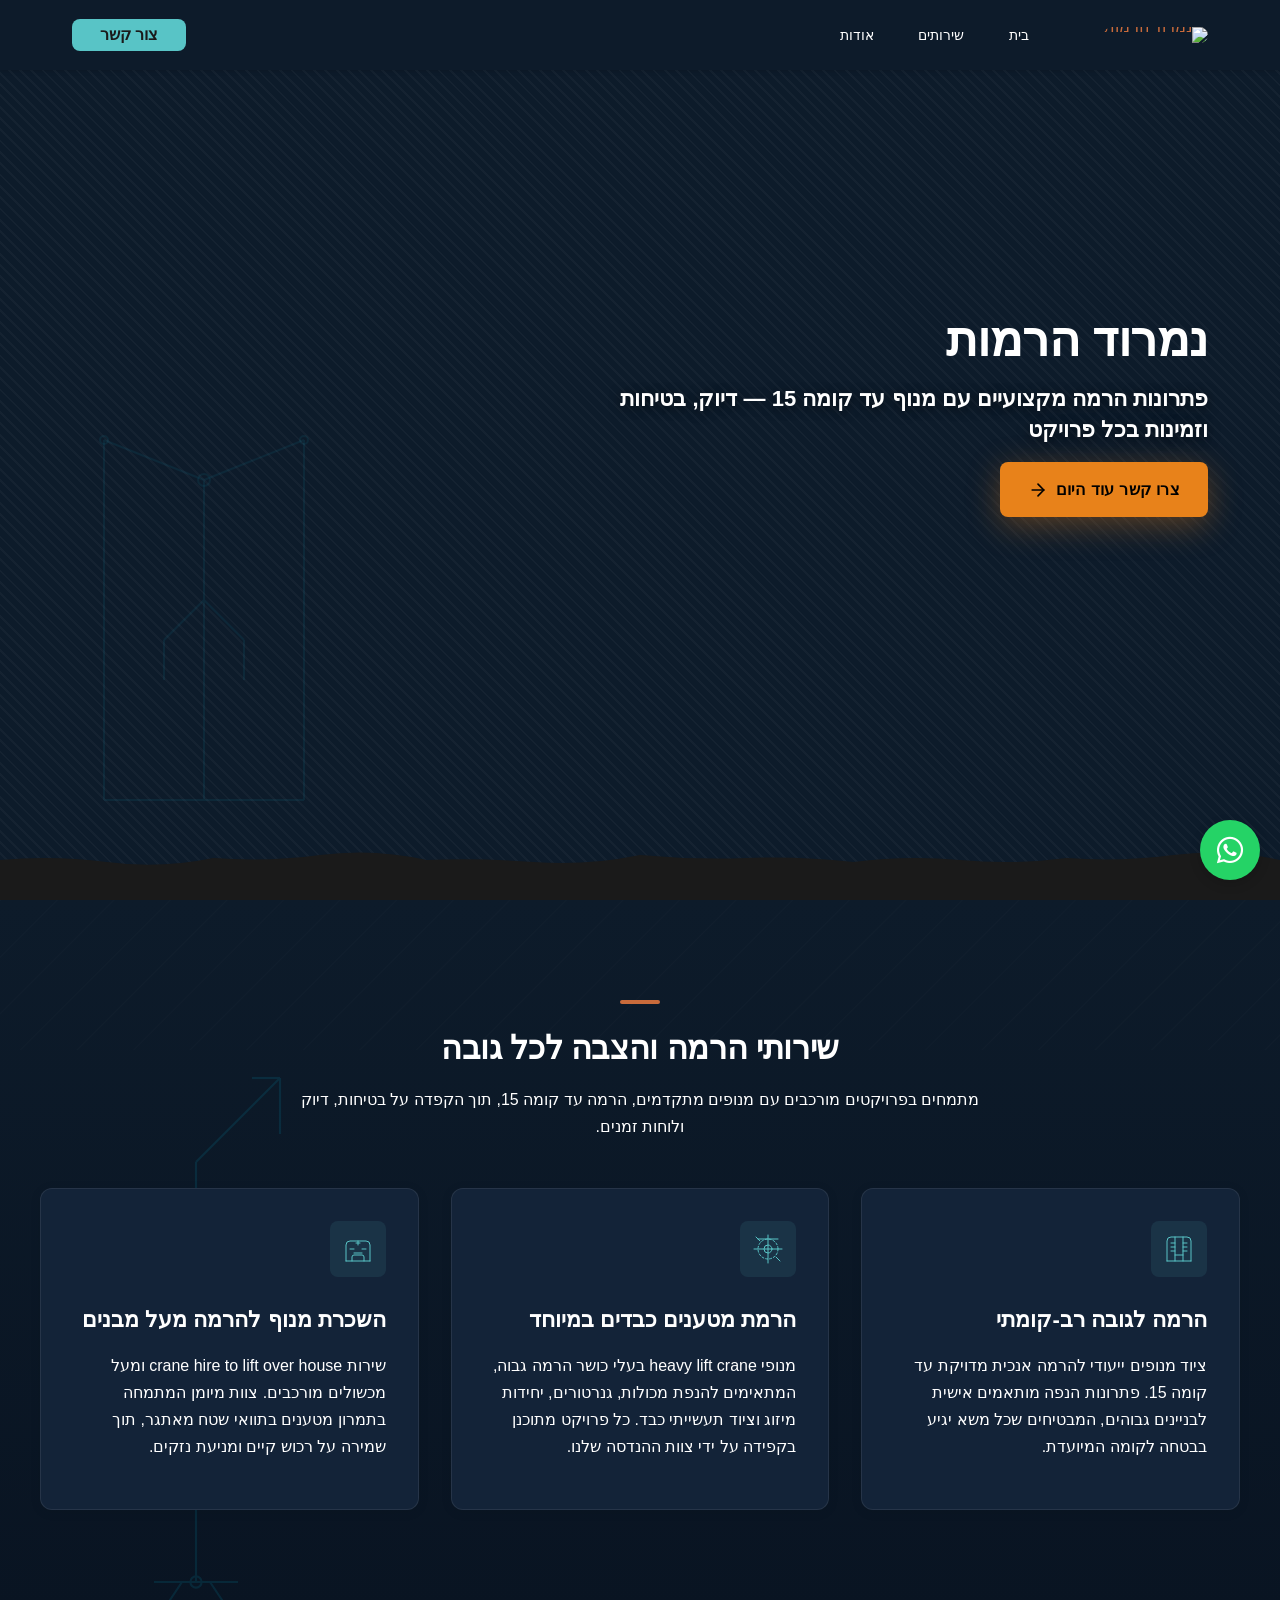
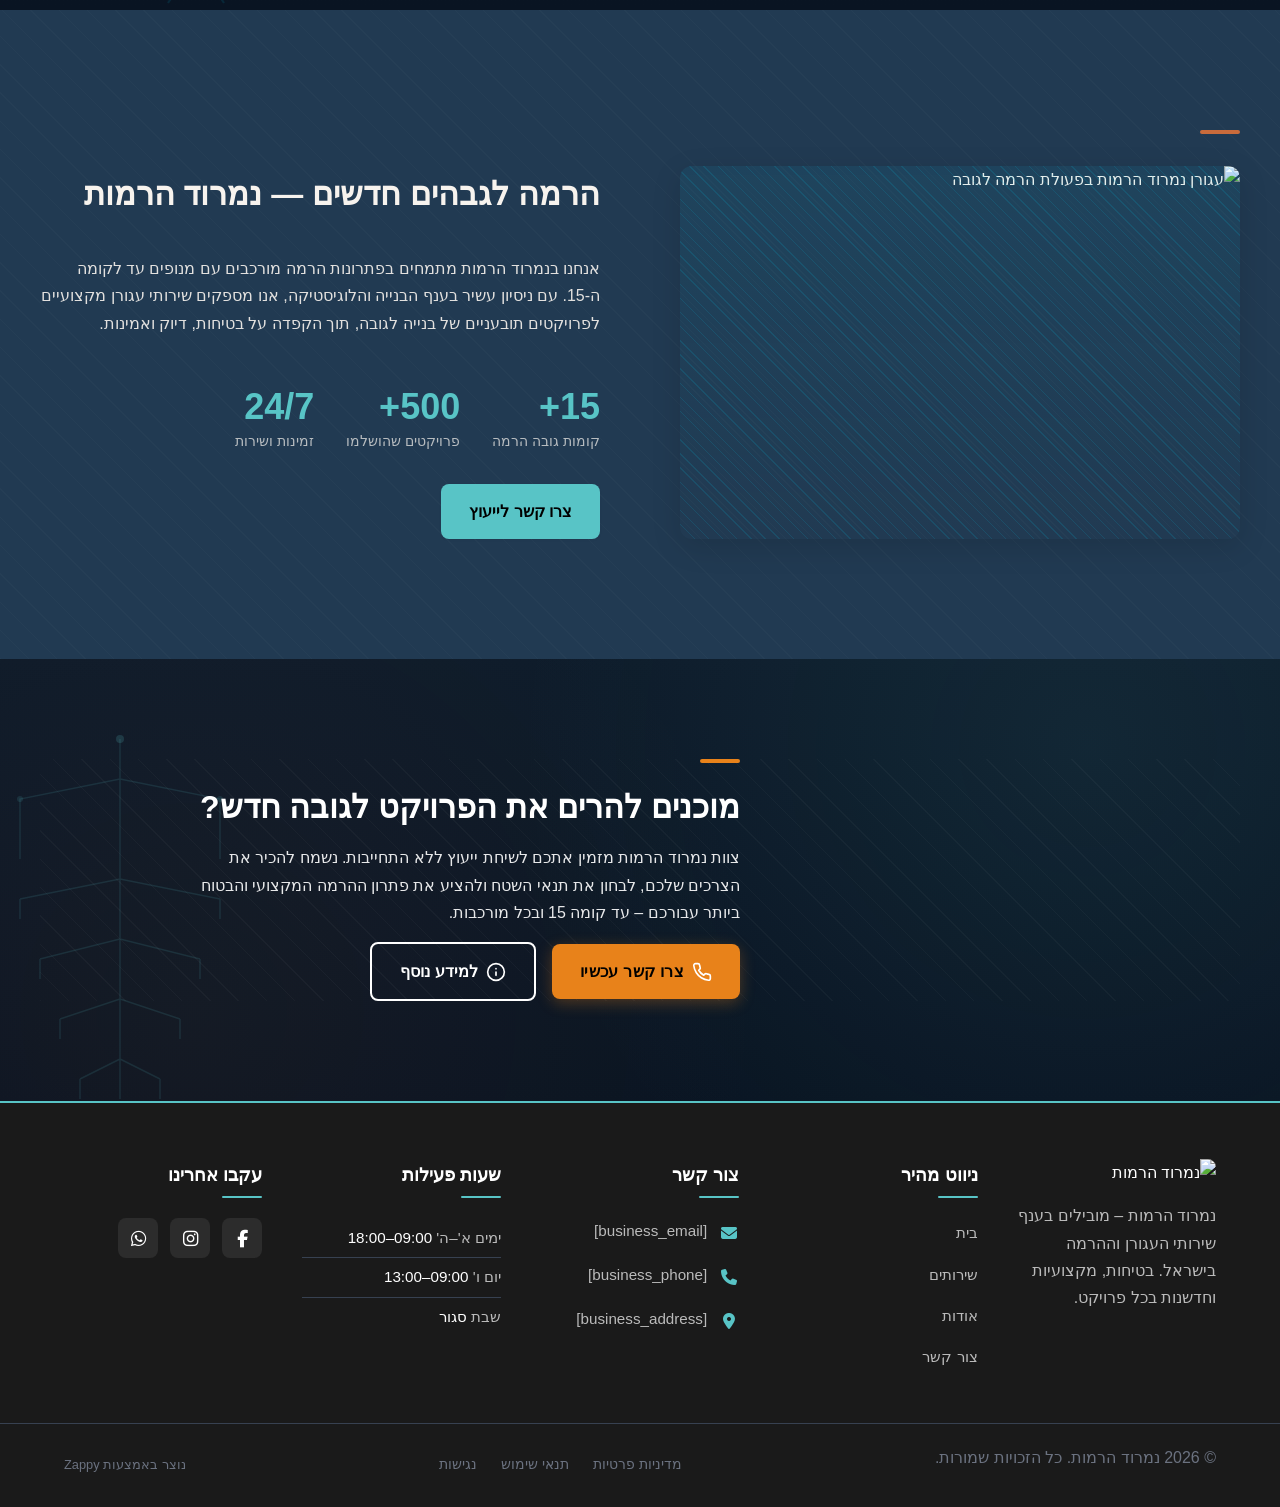
==== public/index.html @ 06404e5c "Initial website commit" ====
<!doctype html><html dir="rtl" lang="he"><head><meta charset="UTF-8"><meta content="width=device-width,initial-scale=1" name="viewport"><meta content="index, follow" name="robots"><title>הרמה כבדה עד הקומה ה-15? נמרוד הרמות כאן — נמרוד הרמות</title><meta content="מחפשים שירותי מנוף אמינים להרמה כבדה עד הקומה ה-15? נמרוד הרמות מתמחים בהרמות מורכבות לעסקים ולאתרי בנייה. קבלו הצעת מחיר משתלמת עוד היום!" name="description"><meta content="הרמת מנוף קרוב אליי, מנוף הרמה כבדה, שירותי מנוף, הרמה לגובה, נמרוד הרמות" name="keywords"><link href="/assets/favicon.ico" rel="icon" type="image/x-icon"><link href="/assets/favicon-16x16.png" rel="icon" type="image/png" sizes="16x16"><link href="/assets/favicon-32x32.png" rel="icon" type="image/png" sizes="32x32"><link href="/assets/favicon-48x48.png" rel="icon" type="image/png" sizes="48x48"><link href="/assets/favicon-192x192.png" rel="icon" type="image/png" sizes="192x192"><link href="/assets/favicon-512x512.png" rel="icon" type="image/png" sizes="512x512"><link href="/assets/apple-touch-icon.png" rel="apple-touch-icon"><script>!function(){"use strict";var t="96836c43-5e5d-4270-aa00-2698d25f0471",e="https://api.zappy5.com/api/analytics/track",a=18e5,n=2592e6,o=!0,i=!0,r=!0;var s=function(){var e="zappy_visitor_"+t,a=null;try{if(a=localStorage.getItem(e)){var o=JSON.parse(a),i=Date.now();if(i-o.created<n)return o.lastSeen=i,localStorage.setItem(e,JSON.stringify(o)),o.id}}catch(t){console.warn("Zappy Analytics: LocalStorage not available")}var r="zv_"+Date.now()+"_"+Math.random().toString(36).substr(2,9);try{localStorage.setItem(e,JSON.stringify({id:r,created:Date.now(),lastSeen:Date.now()}))}catch(t){}return r}(),c=function(){var e="zappy_session_"+t,n=null;try{if(n=sessionStorage.getItem(e)){var o=JSON.parse(n),i=Date.now();if(i-o.timestamp<a)return o.timestamp=i,sessionStorage.setItem(e,JSON.stringify(o)),o.id}}catch(t){console.warn("Zappy Analytics: SessionStorage not available")}var r="zs_"+Date.now()+"_"+Math.random().toString(36).substr(2,9);try{sessionStorage.setItem(e,JSON.stringify({id:r,timestamp:Date.now()}))}catch(t){}return r}();function l(a,n){n=n||{};var o={website_id:t,event_type:a,page_path:window.location.pathname,referrer:document.referrer||"direct",visitor_id:s,session_id:c,metadata:n};if(navigator.sendBeacon){var i=new Blob([JSON.stringify(o)],{type:"application/json"});navigator.sendBeacon(e,i)}else fetch(e,{method:"POST",headers:{"Content-Type":"application/json"},body:JSON.stringify(o),keepalive:!0}).catch(function(t){console.warn("Zappy Analytics: Failed to track event",t)})}o&&l("pageview",{title:document.title,url:window.location.href}),i&&document.addEventListener("click",function(t){var e=t.target;if("BUTTON"===e.tagName||e.closest("button")){var a="BUTTON"===e.tagName?e:e.closest("button");l("click",{element:"button",text:a.textContent.trim().substring(0,100),id:a.id||null,class:a.className||null})}else if("A"===e.tagName||e.closest("a")){var n="A"===e.tagName?e:e.closest("a");l("navigation",{element:"link",text:n.textContent.trim().substring(0,100),href:n.href,external:n.hostname!==window.location.hostname})}},!0),r&&document.addEventListener("submit",function(t){var e=t.target;l("form_submit",{form_id:e.id||null,form_name:e.name||null,form_action:e.action||null,form_method:e.method||"GET"})},!0);var d=Date.now();window.addEventListener("beforeunload",function(){l("page_unload",{time_on_page:Math.floor((Date.now()-d)/1e3),page_path:window.location.pathname})}),window.zappyAnalytics={track:l,getVisitorId:function(){return s},getSessionId:function(){return c}}}()</script><meta content="הרמה כבדה עד הקומה ה-15? נמרוד הרמות כאן — נמרוד הרמות" property="og:title"><meta content="מחפשים שירותי מנוף אמינים להרמה כבדה עד הקומה ה-15? נמרוד הרמות מתמחים בהרמות מורכבות לעסקים ולאתרי בנייה. קבלו הצעת מחיר משתלמת עוד היום!" property="og:description"><meta content="summary_large_image" name="twitter:card"><meta content="הרמה כבדה עד הקומה ה-15? נמרוד הרמות כאן — נמרוד הרמות" name="twitter:title"><meta content="מחפשים שירותי מנוף אמינים להרמה כבדה עד הקומה ה-15? נמרוד הרמות מתמחים בהרמות מורכבות לעסקים ולאתרי בנייה. קבלו הצעת מחיר משתלמת עוד היום!" name="twitter:description"><meta content="website" property="og:type"><meta content="he_IL" property="og:locale"><link href="https://cdnjs.cloudflare.com/ajax/libs/font-awesome/6.4.0/css/all.min.css" rel="stylesheet"><style>.skip-link{position:absolute;top:0;left:0;transform:translateY(-200%);padding:12px 18px;background:var(--bg-dark,#1a1a1a);color:var(--text-light,#fff);font-weight:600;border-radius:0 0 8px 0;z-index:10000}.skip-link:focus{transform:none;outline:2px solid var(--ring,#fff);outline-offset:2px}:focus-visible{outline:2px solid var(--ring,currentColor);outline-offset:3px}</style><link href="/assets/favicon.ico" rel="icon" type="image/x-icon"><link href="/assets/favicon-16x16.png" rel="icon" type="image/png" sizes="16x16"><link href="/assets/favicon-32x32.png" rel="icon" type="image/png" sizes="32x32"><link href="/assets/favicon-48x48.png" rel="icon" type="image/png" sizes="48x48"><link href="/assets/favicon-192x192.png" rel="icon" type="image/png" sizes="192x192"><link href="/assets/favicon-512x512.png" rel="icon" type="image/png" sizes="512x512"><link href="/assets/apple-touch-icon.png" rel="apple-touch-icon"><link href="https://cdn.jsdelivr.net/npm/vanilla-cookieconsent@3/dist/cookieconsent.css" rel="stylesheet"/><script src="https://cdn.jsdelivr.net/npm/vanilla-cookieconsent@3/dist/cookieconsent.umd.js"></script><script src="https://cdn.jsdelivr.net/gh/mickidum/acc_toolbar/acctoolbar/acctoolbar.min.js"></script><link href="/styles.css" rel="stylesheet"><script>window.ZAPPY_WEBSITE_ID="96836c43-5e5d-4270-aa00-2698d25f0471",window.ZAPPY_API_BASE="https://api.zappy5.com"</script><style id="zappy-dropdown-submenu-styles">#navMenu li:has(.sub-menu),.nav-menu li:has(.sub-menu),.navbar li:has(.sub-menu),nav li:has(.sub-menu){position:relative}#navMenu .sub-menu,.nav-menu .sub-menu,.navbar .sub-menu,nav .sub-menu{display:block!important;position:absolute!important;top:100%;left:0;min-width:220px;background:#fff;border-radius:8px;box-shadow:0 8px 25px rgba(0,0,0,.15);padding:8px 0;opacity:0;visibility:hidden;transform:translateY(10px);transition:all .3s ease;z-index:1000;list-style:none;pointer-events:none}#navMenu li:hover>.sub-menu,.nav-menu li:hover>.sub-menu,.navbar li:hover>.sub-menu,nav li:hover>.sub-menu{opacity:1!important;visibility:visible!important;transform:translateY(0)!important;pointer-events:auto!important}.sub-menu li{list-style:none;margin:0;padding:0}.sub-menu a{display:block!important;padding:10px 16px!important;color:var(--text-dark,#333)!important;font-weight:500;text-decoration:none;white-space:nowrap;transition:background-color .2s}.sub-menu .zappy-nav-child>a{padding-left:28px!important;font-size:.9em!important;opacity:.85!important}[dir=rtl] .sub-menu .zappy-nav-child>a,html[lang=ar] .sub-menu .zappy-nav-child>a,html[lang=he] .sub-menu .zappy-nav-child>a{padding-left:10px!important;padding-right:28px!important}.sub-menu .zappy-nav-parent>a{font-weight:600!important}.sub-menu a:hover{background-color:#f5f5f5}[dir=rtl] .nav-menu .sub-menu,[dir=rtl] .navbar .sub-menu,[dir=rtl] nav .sub-menu,html[lang=ar] .nav-menu .sub-menu,html[lang=ar] .navbar .sub-menu,html[lang=ar] nav .sub-menu,html[lang=he] .nav-menu .sub-menu,html[lang=he] .navbar .sub-menu,html[lang=he] nav .sub-menu{left:auto!important;right:0!important}.sub-menu:empty,.sub-menu:not(:has(li)):not(:has(> a)),.sub-menu:not(:has(li:not(.zappy-hidden-menu-item))):not(:has(> a)){display:none!important;opacity:0!important;visibility:hidden!important;pointer-events:none!important}li:has(.menu-group-title):hover>.sub-menu{opacity:1!important;visibility:visible!important;transform:translateY(0)!important;pointer-events:auto!important}#navMenu>li>.menu-group-title,.nav-menu>li>.menu-group-title{display:inline-block;padding:.5rem 1rem;cursor:default;user-select:none}@media (max-width:768px){#navMenu .sub-menu,.nav-menu .sub-menu,.navbar .sub-menu,nav .sub-menu{position:static!important;transform:none!important;box-shadow:none!important;background:0 0!important;max-height:0;overflow:hidden;opacity:0;visibility:hidden;transition:max-height .3s ease,opacity .3s ease;padding:0!important;border-radius:0!important}#navMenu .sub-menu.mobile-expanded,.nav-menu .sub-menu.mobile-expanded,.navbar .sub-menu.mobile-expanded{max-height:none!important;overflow-y:visible!important;opacity:1!important;visibility:visible!important;padding:8px 0 8px 16px!important}[dir=rtl] .sub-menu.mobile-expanded,html[lang=he] .sub-menu.mobile-expanded{padding:8px 16px 8px 0!important}#navMenu li:hover>.sub-menu,.nav-menu li:hover>.sub-menu,.navbar li:hover>.sub-menu,nav li:hover>.sub-menu{opacity:0;visibility:hidden;pointer-events:none}#navMenu li>.sub-menu.mobile-expanded,.nav-menu li>.sub-menu.mobile-expanded,.navbar li>.sub-menu.mobile-expanded,nav li>.sub-menu.mobile-expanded{opacity:1!important;visibility:visible!important;pointer-events:auto!important}#navMenu li:has(.sub-menu),.nav-menu li:has(.sub-menu),.navbar li:has(.sub-menu),nav li:has(.sub-menu){display:flex!important;flex-wrap:wrap!important;align-items:center!important;position:relative!important;min-height:44px!important}#navMenu li:has(.sub-menu)>a,.nav-menu li:has(.sub-menu)>a,.navbar li:has(.sub-menu)>a,nav li:has(.sub-menu)>a{flex:1!important;min-width:0!important}#navMenu li:has(.sub-menu)>.menu-group-title,.nav-menu li:has(.sub-menu)>.menu-group-title,.navbar li:has(.sub-menu)>.menu-group-title,nav li:has(.sub-menu)>.menu-group-title{flex:1!important;min-width:0!important;padding:0!important;line-height:inherit!important}#navMenu li:has(.sub-menu)>.sub-menu,.nav-menu li:has(.sub-menu)>.sub-menu,.navbar li:has(.sub-menu)>.sub-menu,nav li:has(.sub-menu)>.sub-menu{flex-basis:100%!important;width:100%!important}#navMenu li:has(.sub-menu)>a [class*=arrow],#navMenu li:has(.sub-menu)>a [class*=chevron],.nav-menu li:has(.sub-menu)>a .fa-angle-down,.nav-menu li:has(.sub-menu)>a .fa-chevron-down,.nav-menu li:has(.sub-menu)>a [class*=arrow],.nav-menu li:has(.sub-menu)>a [class*=chevron],nav li:has(.sub-menu)>a [class*=arrow],nav li:has(.sub-menu)>a [class*=chevron]{display:none!important;visibility:hidden!important}.mobile-submenu-toggle{display:flex!important;align-items:center!important;justify-content:center!important;width:44px!important;height:auto!important;background:0 0!important;border:none!important;cursor:pointer!important;color:var(--text-light)!important;position:static!important;flex-shrink:0!important;align-self:stretch!important;z-index:2!important;padding:0!important;margin:0!important}.mobile-submenu-toggle::after{content:''!important;width:0!important;height:0!important;border-left:6px solid transparent!important;border-right:6px solid transparent!important;border-top:7px solid currentColor!important;transition:transform .3s ease!important}.mobile-submenu-toggle.expanded::after{transform:rotate(180deg)!important}.sub-menu a{padding:10px 0!important;display:block!important;color:var(--text-light)!important;white-space:normal!important}.sub-menu .zappy-nav-child>a{padding-left:28px!important;font-size:.9em!important;opacity:.85!important}[dir=rtl] .sub-menu .zappy-nav-child>a,html[lang=ar] .sub-menu .zappy-nav-child>a,html[lang=he] .sub-menu .zappy-nav-child>a{padding-left:0!important;padding-right:28px!important}.sub-menu .zappy-nav-parent>a{font-weight:600!important}#navMenu.active,.nav-menu.active{max-width:100vw!important;overflow-x:hidden!important;box-sizing:border-box!important}.navbar .sub-menu li a,.zappy-products-dropdown .sub-menu a,nav.navbar .sub-menu li a{color:var(--text-light)!important}}@media (min-width:769px){.mobile-submenu-toggle{display:none!important}}</style><style id="zappy-widget-visibility">html[dir=rtl] .whatsapp-float{right:20px!important;left:auto!important}html:not([dir]) .whatsapp-float,html[dir=ltr] .whatsapp-float{left:20px!important;right:auto!important}html[dir=rtl] #mic-access-tool-general-button,html[dir=rtl] #mic-init-access-tool #mic-access-tool-general-button,html[dir=rtl] #mic-init-access-tool .mic-access-tool-general-button,html[dir=rtl] ._access-icon,html[dir=rtl] .mic-access-tool-general-button{left:20px!important;right:auto!important}html:not([dir]) #mic-access-tool-general-button,html:not([dir]) #mic-init-access-tool #mic-access-tool-general-button,html:not([dir]) #mic-init-access-tool .mic-access-tool-general-button,html:not([dir]) ._access-icon,html:not([dir]) .mic-access-tool-general-button,html[dir=ltr] #mic-access-tool-general-button,html[dir=ltr] #mic-init-access-tool #mic-access-tool-general-button,html[dir=ltr] #mic-init-access-tool .mic-access-tool-general-button,html[dir=ltr] ._access-icon,html[dir=ltr] .mic-access-tool-general-button{right:20px!important;left:auto!important}@media (max-width:768px){.whatsapp-float{display:flex!important}}@media (min-width:769px){.whatsapp-float{display:flex!important}}@media (max-width:768px){#mic-access-tool-general-button,#mic-init-access-tool #mic-access-tool-general-button,#mic-init-access-tool .mic-access-tool-general-button,._access-icon,.mic-access-tool-general-button{display:flex!important;visibility:visible!important;opacity:1!important;pointer-events:auto!important}#mic-access-tool-box.opened-mic-access-tool,#mic-init-access-tool #mic-access-tool-box.opened-mic-access-tool,.mic-access-tool-box.opened-mic-access-tool{visibility:visible!important;opacity:1!important;pointer-events:auto!important}}@media (min-width:769px){#mic-access-tool-general-button,#mic-init-access-tool #mic-access-tool-general-button,#mic-init-access-tool .mic-access-tool-general-button,._access-icon,.mic-access-tool-general-button{display:flex!important;visibility:visible!important;opacity:1!important;pointer-events:auto!important}#mic-access-tool-box.opened-mic-access-tool,#mic-init-access-tool #mic-access-tool-box.opened-mic-access-tool,.mic-access-tool-box.opened-mic-access-tool{visibility:visible!important;opacity:1!important;pointer-events:auto!important}}</style></head><body><a href="#main" class="skip-link">דלג לתוכן הראשי</a><nav class="navbar" dir="rtl"><button aria-label="Menu" class="mobile-toggle" id="mobileToggle"><svg viewBox="0 0 24 24" fill="none" height="24" width="24" class="hamburger-icon"><path d="M3 12h18M3 6h18M3 18h18" stroke="currentColor" stroke-width="2" stroke-linecap="round"></path></svg> <svg viewBox="0 0 24 24" fill="none" height="24" width="24" class="close-icon" style="display:none"><path d="M18 6L6 18M6 6l12 12" stroke="currentColor" stroke-width="2" stroke-linecap="round"></path></svg></button> <button aria-label="Call" class="phone-header-btn" data-phone="[business_phone]"><svg viewBox="0 0 24 24" fill="currentColor" height="20" width="20"><path d="M22 16.92v3a2 2 0 0 1-2.18 2 19.79 19.79 0 0 1-8.63-3.07 19.5 19.5 0 0 1-6-6 19.79 19.79 0 0 1-3.07-8.67A2 2 0 0 1 4.11 2h3a2 2 0 0 1 2 1.72 12.84 12.84 0 0 0 .7 2.81 2 2 0 0 1-.45 2.11L8.09 9.91a16 16 0 0 0 6 6l1.27-1.27a2 2 0 0 1 2.11-.45 12.84 12.84 0 0 0 2.81.7A2 2 0 0 1 22 16.92z"></path></svg></button><div class="nav-container"><div class="nav-right-group"><div class="nav-brand"><a href="/" class="logo-link"><img alt="נמרוד הרמות" src="/assets/site-----image-1.webp" class="logo"></a></div><ul class="nav-menu" id="navMenu"><li><a href="/">בית</a></li><li><a href="/services">שירותים</a></li><li><a href="/about">אודות</a></li></ul></div><div class="nav-cta-container"><a href="/contact" class="nav-cta-btn">צור קשר</a></div></div></nav><script>window.addEventListener("load",function(){const e=document.querySelector(".navbar, nav, header");if(!e)return void console.log("[Navbar] Navbar element not found");let t=document.getElementById("mobileToggle")||document.querySelector(".mobile-toggle")||document.querySelector(".hamburger")||document.querySelector(".hamburger-menu")||document.querySelector(".menu-toggle")||document.querySelector(".burger-menu")||document.querySelector('[aria-label="Menu"]')||document.querySelector('[aria-label="תפריט"]');const n=document.querySelector(".phone-header-btn"),o=window.getComputedStyle(e);let r=o.backgroundColor;if(console.log("[Navbar] Initial navbar background:",r),"transparent"===r||"rgba(0, 0, 0, 0)"===r||r.startsWith("rgba")&&r.includes(", 0)")){const e=o.backgroundImage;if(e&&"none"!==e)console.log("[Navbar] Navbar has background image/gradient, using dark text"),r="rgb(240, 240, 240)";else{const e=window.getComputedStyle(document.body).backgroundColor;console.log("[Navbar] Navbar transparent, using body background:",e),r=e}}const a=r.match(/\d+/g);if(a&&a.length>=3){const e=(.299*parseInt(a[0])+.587*parseInt(a[1])+.114*parseInt(a[2]))/255;console.log("[Navbar] Mobile button colors preserved from Claude CSS (luminance:",e.toFixed(2)+")");const o=document.createElement("style");o.id="zappy-mobile-nav-fix";document.documentElement.lang;document.documentElement.dir,o.textContent='\n        /* Hide mobile buttons on desktop, show only on mobile */\n        @media (min-width: 769px) {\n          .mobile-toggle,\n          .phone-header-btn {\n            display: none !important;\n          }\n        }\n        \n        /* Show and position mobile buttons correctly on mobile */\n        @media (max-width: 768px) {\n          .navbar,\n          nav.navbar {\n            min-height: 70px !important;\n          }\n\n          .mobile-toggle,\n          .phone-header-btn {\n            position: absolute !important;\n            top: 0 !important;\n            bottom: 0 !important;\n            margin-top: auto !important;\n            margin-bottom: auto !important;\n            transform: none !important;\n            z-index: 1001 !important;\n            display: flex !important;\n            align-items: center !important;\n            justify-content: center !important;\n            width: 36px !important;\n            height: 36px !important;\n            border-radius: 50% !important;\n            border: none !important;\n            cursor: pointer !important;\n            padding: 6px !important;\n            background: none !important;\n            color: var(--nav-text, var(--text-light)) !important;\n            touch-action: manipulation !important;\n            -webkit-tap-highlight-color: transparent !important;\n          }\n\n          html[data-zappy-site-type="ecommerce"] .phone-header-btn,\n          body[data-zappy-site-type="ecommerce"] .phone-header-btn,\n          html[data-zappy-site-type="ecommerce"] header .phone-header-btn,\n          html[data-zappy-site-type="ecommerce"] nav .phone-header-btn {\n            display: none !important;\n            visibility: hidden !important;\n            width: 0 !important;\n            height: 0 !important;\n            min-width: 0 !important;\n            overflow: hidden !important;\n          }\n          \n          /* LTR positioning (default): hamburger LEFT, phone RIGHT */\n          html:not([dir="rtl"]):not([lang="he"]):not([lang="ar"]) .mobile-toggle,\n          html[dir="ltr"] .mobile-toggle {\n            left: 12px !important;\n            right: auto !important;\n          }\n          html:not([dir="rtl"]):not([lang="he"]):not([lang="ar"]) .phone-header-btn,\n          html[dir="ltr"] .phone-header-btn {\n            right: 12px !important;\n            left: auto !important;\n          }\n          \n          /* RTL positioning: hamburger RIGHT, phone LEFT */\n          html[dir="rtl"] .mobile-toggle,\n          html[lang="he"] .mobile-toggle,\n          html[lang="ar"] .mobile-toggle {\n            right: 12px !important;\n            left: auto !important;\n          }\n          html[dir="rtl"] .phone-header-btn,\n          html[lang="he"] .phone-header-btn,\n          html[lang="ar"] .phone-header-btn {\n            left: 12px !important;\n            right: auto !important;\n          }\n          \n          /* CRITICAL: Ensure nav-container has min-height on mobile */\n          /* All children are positioned absolutely/fixed on mobile, so height:auto collapses to 0 */\n          .nav-container {\n            min-height: 70px !important;\n            position: relative !important;\n          }\n          \n          /* Ensure SVG icons are properly sized and inherit color */\n          .mobile-toggle svg,\n          .phone-header-btn svg {\n            width: 24px !important;\n            height: 24px !important;\n            /* Don\'t force display - let JavaScript control hamburger/close toggle */\n          }\n          \n          /* Reset nav-cta-container on mobile - remove desktop box-shadow/padding */\n          /* that creates a visible ghost box when CTA button is hidden */\n          .nav-cta-container {\n            box-shadow: none !important;\n            padding: 0 !important;\n          }\n          \n          /* Hide nav-cta-container entirely on mobile when there\'s no lang-switcher */\n          /* (only the CTA button is inside, and it\'s hidden on mobile) */\n          .nav-cta-container:not(:has(.lang-switcher)) {\n            display: none !important;\n          }\n          \n          /* CRITICAL: Prevent hero image fade gradient from bleeding over headline text */\n          /* The .image-fade-gradient has bottom: -30px (extends below parent) */\n          /* On mobile stacked layout, this overlaps the h1 text below the image */\n          .hero-image-column {\n            overflow: hidden !important;\n          }\n          .image-fade-gradient {\n            bottom: 0 !important;\n          }\n          \n          /* Hide desktop language switcher on mobile - hamburger menu handles it */\n          /* High specificity to override stored CSS */\n          .lang-switcher,\n          .nav-cta-container .lang-switcher,\n          .nav-container .lang-switcher,\n          .navbar .lang-switcher,\n          .navbar .nav-cta-container .lang-switcher {\n            display: none !important;\n          }\n        }\n      ';const r=document.getElementById("zappy-mobile-nav-fix");r&&r.remove(),document.head.appendChild(o),console.log("[Navbar] Critical CSS injected for mobile nav positioning");const i=window.innerWidth<=768;if(t){const e=t.querySelector(".hamburger-icon"),n=t.querySelector(".close-icon");e&&(e.style.setProperty("width","24px","important"),e.style.setProperty("height","24px","important"),e.style.setProperty("display","block","important")),n&&(n.style.setProperty("width","24px","important"),n.style.setProperty("height","24px","important"),n.style.setProperty("display","none","important")),i?(t.style.setProperty("position","absolute","important"),t.style.setProperty("top","0","important"),t.style.setProperty("bottom","0","important"),t.style.setProperty("margin-top","auto","important"),t.style.setProperty("margin-bottom","auto","important"),t.style.setProperty("transform","none","important"),t.style.setProperty("z-index","1001","important"),t.style.removeProperty("left"),t.style.removeProperty("right"),console.log("[Navbar] Mobile toggle positioning applied (mobile viewport)")):(t.style.removeProperty("position"),t.style.removeProperty("top"),t.style.removeProperty("transform"),t.style.removeProperty("z-index"),t.style.removeProperty("left"),t.style.removeProperty("right"),console.log("[Navbar] Desktop viewport - cleared mobile toggle inline positioning"))}if(n){const e=n.querySelector("svg");e&&(e.style.width="24px",e.style.height="24px",e.setAttribute("width","24"),e.setAttribute("height","24")),i?(n.style.setProperty("position","absolute","important"),n.style.setProperty("top","0","important"),n.style.setProperty("bottom","0","important"),n.style.setProperty("margin-top","auto","important"),n.style.setProperty("margin-bottom","auto","important"),n.style.setProperty("transform","none","important"),n.style.setProperty("z-index","1001","important"),n.style.removeProperty("left"),n.style.removeProperty("right"),console.log("[Navbar] Phone button positioning applied (mobile viewport)")):(n.style.removeProperty("position"),n.style.removeProperty("top"),n.style.removeProperty("transform"),n.style.removeProperty("z-index"),n.style.removeProperty("left"),n.style.removeProperty("right"),console.log("[Navbar] Desktop viewport - cleared phone button inline positioning"))}}else console.log("[Navbar] Could not parse background color:",r);t=document.getElementById("mobileToggle")||document.querySelector(".mobile-toggle")||document.querySelector(".hamburger")||document.querySelector(".hamburger-menu")||document.querySelector(".menu-toggle")||document.querySelector(".burger-menu")||document.querySelector('[aria-label="Menu"]')||document.querySelector('[aria-label="תפריט"]');const i=document.getElementById("navMenu")||document.querySelector(".nav-menu")||document.querySelector(".nav-links")||document.querySelector("nav ul:not(.submenu)");if(!t||!i)return void console.log("[Navbar] Mobile toggle or menu not found:",{toggle:!!t,menu:!!i});i.id||(i.id="navMenu"),console.log("[Navbar] Initializing mobile menu...");const l=t.cloneNode(!0);t.parentNode.replaceChild(l,t);var s=0;function p(e){var t=Date.now();t-s<300||(s=t,function(e){e.preventDefault(),e.stopPropagation();const t=l.querySelector(".hamburger-icon"),n=l.querySelector(".close-icon");i.classList.contains("active")?(i.classList.remove("active"),t&&t.style.setProperty("display","block","important"),n&&n.style.setProperty("display","none","important"),document.body.style.overflow="",console.log("[Navbar] Menu closed")):(i.classList.add("active"),t&&t.style.setProperty("display","none","important"),n&&n.style.setProperty("display","block","important"),document.body.style.overflow="hidden",console.log("[Navbar] Menu opened"))}(e))}l.addEventListener("click",p),l.addEventListener("touchend",p),i.querySelectorAll("a").forEach(function(e){e.addEventListener("click",function(){if("#"===this.getAttribute("href"))return;const e=l.querySelector(".hamburger-icon"),t=l.querySelector(".close-icon");i.classList.remove("active"),e&&e.style.setProperty("display","block","important"),t&&t.style.setProperty("display","none","important"),document.body.style.overflow="",console.log("[Navbar] Menu closed (link clicked)")})});var m=i.querySelectorAll(".dropdown-toggle");m.forEach(function(e){e.addEventListener("click",function(e){e.preventDefault(),e.stopPropagation();var t=this.closest(".nav-dropdown");t&&(t.parentNode.querySelectorAll(".nav-dropdown.open").forEach(function(e){e!==t&&e.classList.remove("open")}),t.classList.toggle("open"),console.log("[Navbar] Dropdown toggled:",t.classList.contains("open")?"open":"closed"))})}),document.addEventListener("click",function(e){e.target.closest(".nav-dropdown")||document.querySelectorAll(".nav-dropdown.open").forEach(function(e){e.classList.remove("open")})}),console.log("[Navbar] Dropdown handlers initialized for "+m.length+" dropdowns"),n&&n.addEventListener("click",function(){const e=document.querySelectorAll('a[href^="tel:"]'),t=e.length>0?e[0].getAttribute("href").replace("tel:",""):"[business_phone]";window.location.href="tel:"+t,console.log("[Navbar] Phone button clicked")}),console.log("[Navbar] Mobile menu initialized successfully")})</script><main id="main"><section class="index-hero-section" data-band-index="0" data-layout-spec="בית-hero" dir="rtl" data-hero-type="side-by-side"><img alt="מנוף נמרוד הרמות מרים ציוד כבד באתר בנייה" src="/assets/site-index-hero-image-1.webp" class="hero-bg-image" data-context="Dramatic wide-angle photograph of a tower crane at golden hour on a construction site in Tel Aviv, lifting heavy steel beams against a moody sky, with city skyline silhouette in the background, cinematic lighting, industrial atmosphere, depth of field, 4K quality." data-placeholder="index-hero-image-1" fetchpriority="high" height="600" loading="eager" width="1200"><div class="hero-scrim" aria-hidden="true"></div><div class="hero-crane-wireframe" aria-hidden="true"><svg viewBox="0 0 280 400" xmlns="http://www.w3.org/2000/svg" data-no-icon-edit="true"><path d="M140,380 L140,60 M140,60 L40,20 M140,60 L240,20 M140,380 L40,380 M140,380 L240,380 M40,20 L40,380 M240,20 L240,380 M140,180 L100,220 M140,180 L180,220 M100,220 L100,260 M180,220 L180,260" stroke="#00B4D8" stroke-width="2" fill="none" opacity="0.12"></path><circle cx="140" cy="60" r="6" fill="none" opacity="0.12" stroke="#00B4D8" stroke-width="2"></circle><circle cx="40" cy="20" r="4" fill="none" opacity="0.12" stroke="#00B4D8" stroke-width="2"></circle><circle cx="240" cy="20" r="4" fill="none" opacity="0.12" stroke="#00B4D8" stroke-width="2"></circle></svg></div><div class="hero-grid-pattern" aria-hidden="true"></div><div class="hero-overlay-group"><div class="hero-content-container"><h1 class="hero-headline">נמרוד הרמות</h1><h3 class="hero-subtitle">פתרונות הרמה מקצועיים עם מנוף עד קומה 15 — דיוק, בטיחות וזמינות בכל פרויקט</h3><a href="#contact" class="btn-primary hero-cta"><span>צרו קשר עוד היום</span> <svg viewBox="0 0 24 24" fill="none" stroke="currentColor" stroke-width="2" data-element-type="icon" data-icon-type="svg" stroke-linecap="round" stroke-linejoin="round" xmlns="http://www.w3.org/2000/svg" height="20" width="20"><line x1="5" x2="19" y1="12" y2="12"></line><polyline points="12 5 19 12 12 19"></polyline></svg></a></div></div><div class="hero-divider-wrapper" aria-hidden="true"><svg viewBox="0 0 1200 80" xmlns="http://www.w3.org/2000/svg" data-no-icon-edit="true" preserveAspectRatio="none"><path d="M0,80 L0,40 Q50,35 100,42 T200,38 Q250,42 300,35 T400,40 Q450,38 500,42 T600,35 Q650,40 700,38 T800,42 Q850,35 900,40 T1000,38 Q1050,42 1100,35 T1200,40 L1200,80 Z" fill="var(--bg-dark)"></path></svg></div></section><section class="index-features-section" data-band-index="1" data-layout-spec="בית-features" dir="rtl"><div class="index-features-section__container"><div class="index-features-section__header"><div class="index-features-section__accent-bar" aria-hidden="true"></div><h2 class="index-features-section__title">שירותי הרמה והצבה לכל גובה</h2><p class="index-features-section__subtitle">מתמחים בפרויקטים מורכבים עם מנופים מתקדמים, הרמה עד קומה 15, תוך הקפדה על בטיחות, דיוק ולוחות זמנים.</p></div><div class="index-features-section__grid"><article class="index-features-section__card"><div class="index-features-section__card-icon"><svg viewBox="0 0 64 64" fill="none" stroke="currentColor" stroke-width="2" data-element-type="icon" data-icon-type="svg" stroke-linecap="round" stroke-linejoin="round" xmlns="http://www.w3.org/2000/svg"><path d="M8 56V16a8 8 0 0 1 8-8h32a8 8 0 0 1 8 8v40"></path><path d="M8 56h48"></path><path d="M24 8v48"></path><path d="M40 8v48"></path><path d="M16 20h8"></path><path d="M16 28h8"></path><path d="M16 36h8"></path><path d="M40 20h8"></path><path d="M40 28h8"></path><path d="M40 36h8"></path><path d="M24 44h16"></path></svg></div><h3 class="index-features-section__card-title">הרמה לגובה רב-קומתי</h3><p class="index-features-section__card-text">ציוד מנופים ייעודי להרמה אנכית מדויקת עד קומה 15. פתרונות הנפה מותאמים אישית לבניינים גבוהים, המבטיחים שכל משא יגיע בבטחה לקומה המיועדת.</p></article><article class="index-features-section__card"><div class="index-features-section__card-icon"><svg viewBox="0 0 64 64" fill="none" stroke="currentColor" stroke-width="2" data-element-type="icon" data-icon-type="svg" stroke-linecap="round" stroke-linejoin="round" xmlns="http://www.w3.org/2000/svg"><path d="M32 4v56"></path><path d="M12 12h40"></path><path d="M4 32h56"></path><circle cx="32" cy="32" r="8"></circle><circle cx="32" cy="32" r="20" stroke-dasharray="4 4"></circle><path d="M8 8l8 8"></path><path d="M48 48l8 8"></path></svg></div><h3 class="index-features-section__card-title">הרמת מטענים כבדים במיוחד</h3><p class="index-features-section__card-text">מנופי heavy lift crane בעלי כושר הרמה גבוה, המתאימים להנפת מכולות, גנרטורים, יחידות מיזוג וציוד תעשייתי כבד. כל פרויקט מתוכנן בקפידה על ידי צוות ההנדסה שלנו.</p></article><article class="index-features-section__card"><div class="index-features-section__card-icon"><svg viewBox="0 0 64 64" fill="none" stroke="currentColor" stroke-width="2" data-element-type="icon" data-icon-type="svg" stroke-linecap="round" stroke-linejoin="round" xmlns="http://www.w3.org/2000/svg"><path d="M8 56V24a8 8 0 0 1 8-8h32a8 8 0 0 1 8 8v32"></path><path d="M8 56h48"></path><path d="M20 56v-8a4 4 0 0 1 4-4h16a4 4 0 0 1 4 4v8"></path><path d="M32 16v8"></path><path d="M28 20h8"></path><path d="M16 32h8"></path><path d="M40 32h8"></path><path d="M24 40h16"></path></svg></div><h3 class="index-features-section__card-title">השכרת מנוף להרמה מעל מבנים</h3><p class="index-features-section__card-text">שירות crane hire to lift over house ומעל מכשולים מורכבים. צוות מיומן המתמחה בתמרון מטענים בתוואי שטח מאתגר, תוך שמירה על רכוש קיים ומניעת נזקים.</p></article></div></div><div class="index-features-section__pattern" aria-hidden="true"><svg xmlns="http://www.w3.org/2000/svg" height="100%" width="100%"><defs><pattern height="40" id="index-diagonal-grid" patternTransform="rotate(45)" patternUnits="userSpaceOnUse" width="40"><line x1="0" x2="0" y1="0" y2="40" opacity="0.03" stroke="currentColor" stroke-width="1"></line></pattern></defs><rect fill="url(#index-diagonal-grid)" height="100%" width="100%"></rect></svg></div><div class="index-features-section__crane-accent" aria-hidden="true"><svg viewBox="0 0 200 400" fill="none" stroke="currentColor" stroke-width="1.5" xmlns="http://www.w3.org/2000/svg"><path d="M100 380V80"></path><path d="M100 80L160 20"></path><path d="M160 20L160 60"></path><path d="M160 20L140 20"></path><path d="M100 120L60 100"></path><path d="M60 100L60 140"></path><path d="M60 100L80 100"></path><path d="M100 200L40 180"></path><path d="M40 180L40 220"></path><path d="M40 180L60 180"></path><circle cx="100" cy="380" r="4"></circle><path d="M70 380h60"></path><path d="M90 380l-10 15"></path><path d="M110 380l10 15"></path></svg></div></section><section class="index-about-section" data-band-index="2" data-layout-spec="בית-about"><div class="index-about-section__container"><div class="index-about-section__accent-bar" aria-hidden="true"></div><div class="index-about-section__grid"><div class="index-about-section__image-col"><div class="index-about-section__image-wrapper"><img alt="עגורן נמרוד הרמות בפעולת הרמה לגובה" src="/assets/site-index-about-image-1.webp" data-context="A professional tower crane lifting heavy construction materials against a dramatic sunset skyline in Tel Aviv, showcasing the vertical reach up to the 15th floor. The crane is in sharp focus with a cyan/teal technical wireframe overlay, emphasizing precision and height." data-placeholder="index-about-image-1" height="400" loading="lazy" width="600" decoding="async"><div class="index-about-section__wireframe-overlay" aria-hidden="true"></div></div></div><div class="index-about-section__text-col"><h2 class="index-about-section__title">הרמה לגבהים חדשים — נמרוד הרמות</h2><p class="index-about-section__description">אנחנו בנמרוד הרמות מתמחים בפתרונות הרמה מורכבים עם מנופים עד לקומה ה-15. עם ניסיון עשיר בענף הבנייה והלוגיסטיקה, אנו מספקים שירותי עגורן מקצועיים לפרויקטים תובעניים של בנייה לגובה, תוך הקפדה על בטיחות, דיוק ואמינות.</p><div class="index-about-section__stats"><div class="index-about-section__stat-item"><span class="index-about-section__stat-number">15+</span> <span class="index-about-section__stat-label">קומות גובה הרמה</span></div><div class="index-about-section__stat-item"><span class="index-about-section__stat-number">500+</span> <span class="index-about-section__stat-label">פרויקטים שהושלמו</span></div><div class="index-about-section__stat-item"><span class="index-about-section__stat-number">24/7</span> <span class="index-about-section__stat-label">זמינות ושירות</span></div></div><a href="#" class="index-about-section__cta">צרו קשר לייעוץ</a></div></div></div></section><section class="index-cta-section" data-band-index="3" data-layout-spec="בית-cta"><div class="cta-container"><div class="cta-crane-accent" aria-hidden="true"><svg viewBox="0 0 280 400" xmlns="http://www.w3.org/2000/svg" data-no-icon-edit="true"><path d="M140,20 L140,380 M140,60 L240,80 L240,120 M140,60 L40,80 L40,120 M240,120 L240,140 M40,120 L40,140 M140,140 L140,160 M140,160 L240,180 M140,160 L40,180 M240,180 L240,200 M40,180 L40,200 M140,200 L140,220 M140,220 L220,240 M140,220 L60,240 M220,240 L220,260 M60,240 L60,260 M140,260 L140,280 M140,280 L200,300 M140,280 L80,300 M200,300 L200,320 M80,300 L80,320 M140,320 L140,340 M140,340 L180,360 M140,340 L100,360 M180,360 L180,380 M100,360 L100,380" stroke="#58C4C6" stroke-width="1.5" fill="none" opacity="0.15"></path><circle cx="140" cy="20" r="4" fill="#58C4C6" opacity="0.2"></circle><circle cx="240" cy="80" r="3" fill="#58C4C6" opacity="0.15"></circle><circle cx="40" cy="80" r="3" fill="#58C4C6" opacity="0.15"></circle></svg></div><div class="cta-grid-pattern" aria-hidden="true"></div><div class="cta-content"><div class="cta-label-bar" aria-hidden="true"></div><h2 class="cta-headline">מוכנים להרים את הפרויקט לגובה חדש?</h2><p class="cta-description">צוות נמרוד הרמות מזמין אתכם לשיחת ייעוץ ללא התחייבות. נשמח להכיר את הצרכים שלכם, לבחון את תנאי השטח ולהציע את פתרון ההרמה המקצועי והבטוח ביותר עבורכם – עד קומה 15 ובכל מורכבות.</p><div class="cta-actions"><a href="/contact" class="btn-primary cta-btn-primary"><svg viewBox="0 0 24 24" fill="none" stroke="currentColor" stroke-width="2" data-element-type="icon" data-icon-type="svg" stroke-linecap="round" stroke-linejoin="round" height="20" width="20"><path d="M22 16.92v3a2 2 0 0 1-2.18 2 19.79 19.79 0 0 1-8.63-3.07 19.5 19.5 0 0 1-6-6 19.79 19.79 0 0 1-3.07-8.67A2 2 0 0 1 4.11 2h3a2 2 0 0 1 2 1.72c.127.96.361 1.903.7 2.81a2 2 0 0 1-.45 2.11L8.09 9.91a16 16 0 0 0 6 6l1.27-1.27a2 2 0 0 1 2.11-.45c.907.339 1.85.573 2.81.7A2 2 0 0 1 22 16.92z"></path></svg> צרו קשר עכשיו </a><a href="/about" class="btn-secondary cta-btn-secondary"><svg viewBox="0 0 24 24" fill="none" stroke="currentColor" stroke-width="2" data-element-type="icon" data-icon-type="svg" stroke-linecap="round" stroke-linejoin="round" height="20" width="20"><circle cx="12" cy="12" r="10"></circle><path d="M12 16v-4"></path><path d="M12 8h.01"></path></svg> למידע נוסף</a></div></div></div></section></main><footer class="site-footer" dir="rtl"><div class="footer-container"><div class="footer-grid"><div class="footer-col footer-company-col"><img alt="נמרוד הרמות" src="/assets/crane-lifting-services-logo.webp" class="logo"/><p class="company-blurb">נמרוד הרמות – מובילים בענף שירותי העגורן וההרמה בישראל. בטיחות, מקצועיות וחדשנות בכל פרויקט.</p></div><div class="footer-col footer-links-col"><h4>ניווט מהיר</h4><ul class="footer-links"><li><a href="/">בית</a></li><li><a href="/services">שירותים</a></li><li><a href="/about">אודות</a></li><li><a href="/contact">צור קשר</a></li></ul></div><div class="footer-col footer-contact-col"><h4>צור קשר</h4><ul class="footer-contact"><li><span class="contact-icon"><i class="fas fa-envelope"></i></span> <span class="contact-text"><a href="mailto:[business_email]">[business_email]</a></span></li><li><span class="contact-icon"><i class="fas fa-phone"></i></span> <span class="contact-text"><a href="tel:[business_phone]">[business_phone]</a></span></li><li><a href="/"><span class="contact-icon"><i class="fas fa-map-marker-alt"></i></span> <span class="contact-text">[business_address]</span></a></li></ul></div><div class="footer-col footer-hours-col"><h4>שעות פעילות</h4><ul class="footer-hours"><li><a href="/"><span class="hours-day">ימים א'–ה'</span> <span class="hours-time">09:00–18:00</span></a></li><li><a href="/"><span class="hours-day">יום ו'</span> <span class="hours-time">09:00–13:00</span></a></li><li><a href="/"><span class="hours-day">שבת</span> <span class="hours-time">סגור</span></a></li></ul></div><div class="footer-col footer-social-col"><h4>עקבו אחרינו</h4><div class="footer-social"><a href="#" aria-label="Facebook" data-zappy-social-placeholder="true"><i class="fab fa-facebook-f"></i></a> <a href="#" aria-label="Instagram" data-zappy-social-placeholder="true"><i class="fab fa-instagram"></i></a> <a href="#" aria-label="WhatsApp" data-zappy-social-placeholder="true"><i class="fab fa-whatsapp"></i></a></div></div></div></div><div class="footer-bottom"><div class="footer-container footer-bottom-inner"><p class="copyright">© 2026 נמרוד הרמות. כל הזכויות שמורות.</p><div class="footer-legal"><a href="/privacy">מדיניות פרטיות</a> <a href="/terms">תנאי שימוש</a> <a href="/accessibility">נגישות</a></div><a href="https://zappy5.com" class="zappy-attribution" target="_blank">נוצר באמצעות Zappy</a></div></div></footer><a href="https://wa.me/[whatsapp_handle]" class="whatsapp-float" aria-label="WhatsApp"><i class="fab fa-whatsapp"></i></a><div data-integration="accessibility:toolbar"></div><script src="/script.js"></script><script id="zappy-mobile-submenu-script">!function(){function e(){if(window.innerWidth>768)return document.querySelectorAll(".mobile-submenu-toggle").forEach(function(e){e.remove()}),void document.querySelectorAll(".sub-menu.mobile-expanded").forEach(function(e){e.classList.remove("mobile-expanded")});document.querySelectorAll(".nav-menu li:has(.sub-menu), nav li:has(.sub-menu), .navbar li:has(.sub-menu), #navMenu li:has(.sub-menu)").forEach(function(e){if(!e.querySelector(".mobile-submenu-toggle")){var t=e.querySelector(".sub-menu"),n=e.querySelector(":scope > a");if(t&&n){var o=document.createElement("button");o.className="mobile-submenu-toggle",o.setAttribute("aria-label","Toggle submenu"),o.setAttribute("type","button"),n.insertAdjacentElement("afterend",o),o.addEventListener("click",function(e){e.preventDefault(),e.stopPropagation(),document.querySelectorAll(".sub-menu.mobile-expanded").forEach(function(e){if(e!==t){e.classList.remove("mobile-expanded");var n=e.parentElement.querySelector(".mobile-submenu-toggle");n&&n.classList.remove("expanded")}}),t.classList.toggle("mobile-expanded"),o.classList.toggle("expanded")})}}})}var t;"loading"===document.readyState?document.addEventListener("DOMContentLoaded",e):e(),window.addEventListener("resize",function(){clearTimeout(t),t=setTimeout(e,250)});var n=new MutationObserver(function(t){t.forEach(function(t){if("attributes"===t.type){var n=t.target;n.classList&&(n.classList.contains("active")||n.classList.contains("open"))&&setTimeout(e,100)}})});setTimeout(function(){document.querySelectorAll(".mobile-menu, .nav-menu, #navMenu, nav").forEach(function(e){n.observe(e,{attributes:!0,attributeFilter:["class","style"]})})},500)}()</script></body></html>
---- styles.css ----
/* Self-hosted fonts (Inter + Rubik for multi-language support) */

/* Inter font (English / LTR languages) */
@font-face {
  font-family: 'Inter';
  font-style: normal;
  font-weight: 400;
  font-display: swap;
  src: url('assets/fonts/Inter-Regular.woff2') format('woff2');
}

@font-face {
  font-family: 'Inter';
  font-style: normal;
  font-weight: 500;
  font-display: swap;
  src: url('assets/fonts/Inter-Medium.woff2') format('woff2');
}

@font-face {
  font-family: 'Inter';
  font-style: normal;
  font-weight: 600;
  font-display: swap;
  src: url('assets/fonts/Inter-SemiBold.woff2') format('woff2');
}

@font-face {
  font-family: 'Inter';
  font-style: normal;
  font-weight: 700;
  font-display: swap;
  src: url('assets/fonts/Inter-Bold.woff2') format('woff2');
}

/* Rubik font (Hebrew / RTL languages) */
@font-face {
  font-family: 'Rubik';
  font-style: normal;
  font-weight: 400;
  font-display: swap;
  src: url('assets/fonts/Rubik-Regular.woff2') format('woff2');
}

@font-face {
  font-family: 'Rubik';
  font-style: normal;
  font-weight: 500;
  font-display: swap;
  src: url('assets/fonts/Rubik-Medium.woff2') format('woff2');
}

@font-face {
  font-family: 'Rubik';
  font-style: normal;
  font-weight: 600;
  font-display: swap;
  src: url('assets/fonts/Rubik-SemiBold.woff2') format('woff2');
}

@font-face {
  font-family: 'Rubik';
  font-style: normal;
  font-weight: 700;
  font-display: swap;
  src: url('assets/fonts/Rubik-Bold.woff2') format('woff2');
}
:root {
  --primary: #58C4C6;
  --secondary: #E7D8C9;
  --accent: #C96B3B;
  --bg-light: #213A52;
  --bg-dark: #1a1a1a;
  --text-dark: #F7F3EE;
  --text-light: #ffffff;
  --text-muted: #6b7280;
  --border-light: #e5e7eb;
  --border-dark: #374151;
  --nav-bg: #0D1B2A;
  --nav-text: #FFFFFF;
  --nav-text-hover: #E8821A;
  --radius-sm: 8px;
  --radius-card: 12px;
  --radius-btn: 8px;
  --radius-img: 12px;
  --radius-badge: 999px;
  --radius-input: 8px;
  --shadow-subtle: 0 1px 3px rgba(0,0,0,0.04);
  --shadow-card: 0 2px 12px rgba(0,0,0,0.08);
  --shadow-elevated: 0 8px 30px rgba(0,0,0,0.12);
  --shadow-btn-hover: 0 4px 15px rgba(0,0,0,0.096);
  --spacing-section: 100px;
  --spacing-section-mobile: 60px;
  --spacing-card-padding: 32px;
  --spacing-card-gap: 32px;
  --spacing-element-gap: 16px;
  --transition-default: all 0.3s ease;
  --transition-hover: all 0.3s ease;
}

*, *::before, *::after {
  box-sizing: border-box;
  margin: 0;
  padding: 0;
}

html {
  font-size: 16px !important;
  -webkit-text-size-adjust: 100%;
  -moz-text-size-adjust: 100%;
  text-size-adjust: 100%;
  scroll-behavior: smooth;
}

body {
  font-size: 16px !important;
  line-height: 1.7 !important;
  font-family: 'Rubik', sans-serif;
  color: var(--text-dark);
  background-color: var(--bg-light);
  min-height: 100vh;
  -webkit-font-smoothing: antialiased;
  -moz-osx-font-smoothing: grayscale;
  text-rendering: optimizeLegibility;
}

img, picture, video, canvas, svg {
  display: block;
  max-width: 100%;
  height: auto;
}

input, button, textarea, select {
  font: inherit;
  color: inherit;
}

ul, ol {
  list-style: none;
}

a {
  color: var(--accent, var(--primary));
  text-decoration: none;
  transition: var(--transition-default);
}

a:hover {
  color: var(--nav-text-hover);
  text-decoration: underline;
}

.site-footer a {
  color: inherit;
}

h1, h2, h3, h4, h5, h6 {
  font-family: 'Rubik', sans-serif;
  font-weight: 700;
  color: var(--text-light);
}

h1 {
  font-size: 48px !important;
  font-weight: 700 !important;
  line-height: 1.2 !important;
  margin-bottom: 1rem !important;
  margin-top: 0.5rem !important;
}

h2 {
  font-size: 32px !important;
  font-weight: 600 !important;
  line-height: 1.3 !important;
  margin-bottom: 1rem !important;
  margin-top: 0.5rem !important;
}

h3 {
  font-size: 22px !important;
  font-weight: 600 !important;
  line-height: 1.4 !important;
  margin-bottom: 1rem !important;
  margin-top: 0.5rem !important;
}

p {
  font-size: 16px !important;
  font-weight: 400 !important;
  line-height: 1.7 !important;
  margin-bottom: 1rem !important;
}

small, .small-text {
  font-size: 14px !important;
  font-weight: 400 !important;
  line-height: 1.6 !important;
}

@media (max-width: 1024px) {
  h1 { font-size: 36px !important; }
  h2 { font-size: 28px !important; }
  h3 { font-size: 20px !important; }
  p  { font-size: 15px !important; }
}

@media (max-width: 768px) {
  h1 { font-size: 28px !important; margin-bottom: 1rem !important; margin-top: 0.5rem !important; }
  h2 { font-size: 22px !important; margin-bottom: 1rem !important; margin-top: 0.5rem !important; }
  h3 { font-size: 18px !important; margin-bottom: 1rem !important; margin-top: 0.5rem !important; }
  p  { font-size: 14px !important; }
}

.container {
  max-width: 1200px;
  margin: 0 auto;
  padding: 0 20px;
  width: 100%;
}

.btn {
  display: inline-flex;
  align-items: center;
  justify-content: center;
  border-radius: var(--radius-btn);
  padding: 14px 28px;
  font-weight: 600;
  text-transform: none;
  transition: var(--transition-hover);
  cursor: pointer;
  border: 2px solid transparent;
  font-family: 'Rubik', sans-serif;
  font-size: 16px;
  line-height: 1.4;
  text-decoration: none;
  gap: 8px;
}

.btn:hover {
  box-shadow: var(--shadow-btn-hover);
  text-decoration: none;
}

.btn-primary {
  background: var(--primary);
  color: var(--text-light);
  border-color: var(--primary);
}

.btn-primary:hover {
  background: #4ab3b5;
  border-color: #4ab3b5;
  color: var(--text-light);
}

.btn-secondary {
  background: transparent;
  color: var(--text-light);
  border-color: var(--text-light);
}

.btn-secondary:hover {
  background: var(--text-light);
  color: var(--bg-dark);
}

.whatsapp-float {
  position: fixed;
  bottom: 20px;
  width: 60px;
  height: 60px;
  background: #25D366;
  color: white;
  border-radius: 50%;
  display: flex;
  align-items: center;
  justify-content: center;
  font-size: 30px;
  z-index: 999;
  box-shadow: 0 4px 12px rgba(0,0,0,0.15);
  text-decoration: none;
  transition: transform 0.3s, box-shadow 0.3s;
}

html[dir="rtl"] .whatsapp-float {
  right: 20px;
  left: auto;
}

html[dir="ltr"] .whatsapp-float,
html:not([dir]) .whatsapp-float {
  left: 20px;
  right: auto;
}

.whatsapp-float:hover {
  transform: scale(1.1);
  box-shadow: 0 6px 20px rgba(0,0,0,0.2);
  color: white;
  text-decoration: none;
}

@media (max-width: 768px) {
  .container {
    padding: 0 16px;
  }
  
  .btn {
    padding: 12px 24px;
    font-size: 15px;
  }
  
  .whatsapp-float {
    width: 50px;
    height: 50px;
    font-size: 26px;
    bottom: 16px;
  }
  
  html[dir="rtl"] .whatsapp-float {
    right: 16px;
  }
  
  html[dir="ltr"] .whatsapp-float,
  html:not([dir]) .whatsapp-float {
    left: 16px;
  }
}

@media (max-width: 480px) {
  .container {
    padding: 0 12px;
  }
  
  .btn {
    padding: 10px 20px;
    font-size: 14px;
  }
}

/* Navbar Styles */
/* Design Tokens */
:root {
  --nav-bg: #0D1B2A;
  --nav-text: #FFFFFF;
  --nav-text-hover: #E8821A;
  --primary: #58C4C6;
  --bg-dark: #1a1a1a;
}

/* Navbar Base */
.navbar {
  background: var(--nav-bg);
  position: sticky;
  top: 0;
  z-index: 1000;
  height: 70px;
  display: flex;
  align-items: center;
  justify-content: space-between;
  padding: 0 20px;
  box-shadow: 0 2px 10px rgba(0, 0, 0, 0.1);
}

/* Hide mobile‑only elements on desktop */
.mobile-toggle,
.phone-header-btn {
  display: none;
}

/* Main container (brand, menu, CTA) */
.nav-container {
  display: flex;
  align-items: center;
  width: 100%;
  max-width: 1200px;
  margin: 0 auto;
}

/* Brand / Logo */
.nav-brand {
  display: flex;
  align-items: center;
}

.logo-link {
  display: flex;
  align-items: center;
  text-decoration: none;
}

.logo {
  max-height: 40px;
  height: auto;
  width: auto;
}

/* Navigation Menu */
.nav-menu {
  list-style: none;
  display: flex;
  align-items: center;
  gap: 2rem;
  margin: 0 auto;
  padding: 0;
}

.nav-item {
  line-height: 1;
}

.nav-link {
  color: var(--nav-text);
  text-decoration: none;
  font-weight: 500;
  font-size: 1rem;
  transition: color 0.3s ease;
  position: relative;
}

.nav-link::after {
  content: '';
  position: absolute;
  bottom: -4px;
  left: 0;
  width: 0;
  height: 2px;
  background: var(--nav-text-hover);
  transition: width 0.3s ease;
}

.nav-link:hover {
  color: var(--nav-text-hover);
}

.nav-link:hover::after {
  width: 100%;
}

/* CTA Button */
.nav-cta-container {
  margin-left: auto;
}

.nav-cta-btn {
  background: var(--primary);
  color: var(--bg-dark);
  padding: 14px 28px;
  border-radius: 8px;
  font-weight: 600;
  text-transform: none;
  letter-spacing: normal;
  text-decoration: none;
  display: inline-block;
  transition: all 0.3s ease;
  line-height: 1;
}

.nav-cta-btn:hover {
  box-shadow: 0 4px 15px rgba(0, 0, 0, 0.096);
  transform: translateY(-2px);
  background: #4db0b2; /* slightly darker primary for hover */
}

/* Responsive – base rules only; post‑processing adds mobile styles */
@media (max-width: 768px) {
  /* no additional styles – mobile toggle/phone handled by post‑processing */
}
/* Design Tokens */
:root {
  --nav-bg: #0D1B2A;
  --nav-text: #FFFFFF;
  --nav-text-hover: #E8821A;
  --primary: #58C4C6;
  --bg-dark: #1a1a1a;
}

/* Navbar Base */
.navbar {
  background: var(--nav-bg);
  position: sticky;
  top: 0;
  z-index: 1000;
  height: 70px;
  display: flex;
  align-items: center;
  justify-content: space-between;
  padding: 0 20px;
  box-shadow: 0 2px 10px rgba(0, 0, 0, 0.1);
}

/* Hide mobile‑only elements on desktop */
.mobile-toggle,
.phone-header-btn {
  display: none;
}

/* Main container (brand, menu, CTA) */
.nav-container {
  display: flex;
  align-items: center;
  width: 100%;
  max-width: 1200px;
  margin: 0 auto;
}

/* Brand / Logo */
.nav-brand {
  display: flex;
  align-items: center;
}

.logo-link {
  display: flex;
  align-items: center;
  text-decoration: none;
}

.logo {
  max-height: 40px;
  height: auto;
  width: auto;
}

/* Navigation Menu */
.nav-menu {
  list-style: none;
  display: flex;
  align-items: center;
  gap: 2rem;
  margin: 0 auto;
  padding: 0;
}

.nav-item {
  line-height: 1;
}

.nav-link {
  color: var(--nav-text);
  text-decoration: none;
  font-weight: 500;
  font-size: 1rem;
  transition: color 0.3s ease;
  position: relative;
}

.nav-link::after {
  content: '';
  position: absolute;
  bottom: -4px;
  left: 0;
  width: 0;
  height: 2px;
  background: var(--nav-text-hover);
  transition: width 0.3s ease;
}

.nav-link:hover {
  color: var(--nav-text-hover);
}

.nav-link:hover::after {
  width: 100%;
}

/* CTA Button */
.nav-cta-container {
  margin-left: auto;
}

.nav-cta-btn {
  background: var(--primary);
  color: var(--bg-dark);
  padding: 14px 28px;
  border-radius: 8px;
  font-weight: 600;
  text-transform: none;
  letter-spacing: normal;
  text-decoration: none;
  display: inline-block;
  transition: all 0.3s ease;
  line-height: 1;
}

.nav-cta-btn:hover {
  box-shadow: 0 4px 15px rgba(0, 0, 0, 0.096);
  transform: translateY(-2px);
  background: #4db0b2; /* slightly darker primary for hover */
}

/* Responsive – base rules only; post‑processing adds mobile styles */
@media (max-width: 768px) {
  /* no additional styles – mobile toggle/phone handled by post‑processing */
}


/* ============================================
   NAVBAR LAYOUT - POST-GENERATION FIXES
   Structural layout only - colors from Claude
   ============================================ */

/* Base navbar styles - structural only, colors from AI */
.navbar {
  position: sticky;
  top: 0;
  width: 100%;
  z-index: 1000;
  /* Background color is set by Claude's CSS - don't override */
  box-shadow: 0 2px 4px rgba(0,0,0,0.1);
}

/* ============================================
   DESKTOP LAYOUT (>768px)
   ============================================ */

/* Nav container - constrains max width and provides padding */
.nav-container {
  display: flex;
  align-items: center;
  gap: 1rem;
  position: relative;
  max-width: 1400px;
  margin: 0 auto;
  padding: 1rem 2rem;
  width: 100%;
  box-sizing: border-box;
  min-height: 70px;
}

/* Logo styling (desktop) — mobile logo stays at 110px/35px, do not adjust */
.logo {
  max-height: 40px;
  max-width: 160px !important;
  height: auto;
  width: auto;
  display: block;
  object-fit: contain;
  transition: opacity 0.3s ease;
}

.logo:hover {
  opacity: 0.8;
}

.logo-link {
  display: inline-flex;
  align-items: center;
  text-decoration: none;
  line-height: 0;
}

.logo-link:focus {
  outline: none;
}

/* Remove browser default dark focus box on mouse-click; preserve for keyboard (:focus-visible). */
.navbar a:focus:not(:focus-visible),
.navbar button:focus:not(:focus-visible),
.nav-menu a:focus:not(:focus-visible) {
  outline: none;
}
.navbar a:focus-visible,
.navbar button:focus-visible,
.nav-menu a:focus-visible {
  outline: 2px solid var(--primary-color, var(--primary, #58C4C6));
  outline-offset: 2px;
}

/* Nav brand container */
.nav-brand {
  display: flex;
  align-items: center;
  flex-shrink: 0;
  margin: 0;
}

/* Navigation menu - positioned adjacent to logo */
.nav-menu {
  display: flex;
  list-style: none;
  gap: 0.2rem;
  margin: 0;
  padding: 0;
  align-items: center;
  flex-wrap: nowrap;
  flex: 1;
  min-width: 0;
}

.nav-menu li {
  margin: 0;
  padding: 0;
}

.nav-menu > li > a,
.nav-menu > .nav-item > a {
  text-decoration: none;
  transition: color 0.3s ease;
  font-weight: 500;
  font-size: 0.9rem;
  padding: 0.5rem 0.65rem;
  white-space: nowrap;
  color: var(--nav-text, var(--text-light)) !important;
}

.nav-menu > li > a:hover,
.nav-menu > .nav-item > a:hover {
  color: var(--nav-text-hover, var(--secondary)) !important;
}

/* CTA Container - pushed to end of navbar */
.nav-cta-container {
  margin-left: auto;
  display: flex;
  align-items: center;
  align-self: center;
  height: auto;
  max-height: none;
  padding-top: 0;
  padding-bottom: 0;
}

.nav-cta-item {
  list-style: none;
  margin: 0;
  padding: 0;
}

/* Search container inside CTA area — vertically center to match CTA button */
.nav-cta-container .zappy-search-container {
  align-self: center;
}
.nav-cta-container p {
  margin: 0 !important;
}

/* CTA button - prevent stretching to fill navbar height.
   AI CSS provides colors/gradients/etc - we only constrain sizing.
   display: inline-flex + max-height: 44px keeps it as a compact pill. */
.nav-cta-btn {
  display: inline-flex;
  align-items: center;
  align-self: center;
  height: auto;
  max-height: 44px;
  padding-top: 0.5rem;
  padding-bottom: 0.5rem;
  white-space: nowrap;
  box-sizing: border-box;
  overflow: hidden;
}

/* ============================================
   LTR DESKTOP LAYOUT (English, Spanish, French)
   ============================================ */
html[dir="ltr"] .nav-container,
html[lang="en"] .nav-container,
html[lang="es"] .nav-container,
html[lang="fr"] .nav-container {
  justify-content: flex-start;
}

html[dir="ltr"] .nav-menu,
html[lang="en"] .nav-menu,
html[lang="es"] .nav-menu,
html[lang="fr"] .nav-menu {
  margin-left: 0;
  margin-right: 0;
}

html[dir="ltr"] .nav-cta-container,
html[lang="en"] .nav-cta-container,
html[lang="es"] .nav-cta-container,
html[lang="fr"] .nav-cta-container {
  margin-left: auto;
  margin-right: 0;
}

/* ============================================
   RTL DESKTOP LAYOUT (Hebrew, Arabic)
   ============================================ */
html[dir="rtl"] .nav-container,
html[lang="he"] .nav-container,
html[lang="ar"] .nav-container {
  flex-direction: row-reverse;
  justify-content: space-between;
}

/* CTA on the left in RTL */
html[dir="rtl"] .nav-cta-container,
html[lang="he"] .nav-cta-container,
html[lang="ar"] .nav-cta-container {
  order: -1;
  margin: 0;
}

/* Wrapper groups menu and logo together on the right */
html[dir="rtl"] .nav-right-group,
html[lang="he"] .nav-right-group,
html[lang="ar"] .nav-right-group {
  display: flex;
  align-items: center;
  gap: 1rem;
  order: 1;
  flex: 1;
  min-width: 0;
  flex-direction: row-reverse;
}

/* Within wrapper: Logo on far right, menu to its left */
html[dir="rtl"] .nav-right-group .nav-brand,
html[lang="he"] .nav-right-group .nav-brand,
html[lang="ar"] .nav-right-group .nav-brand {
  order: 2;
}

html[dir="rtl"] .nav-right-group .nav-menu,
html[lang="he"] .nav-right-group .nav-menu,
html[lang="ar"] .nav-right-group .nav-menu {
  order: 1;
}

/* ============================================
   DROPDOWN MENUS (Desktop)
   ============================================ */
.nav-dropdown {
  position: relative;
}

.dropdown-toggle {
  background: none;
  border: none;
  cursor: pointer;
  font-family: 'Rubik', sans-serif;
  font-size: 0.9rem;
  font-weight: 500;
  display: inline-flex;
  align-items: center;
  gap: 4px;
  padding: 0.5rem 0.65rem;
  color: var(--nav-text, var(--text-light)) !important;
  transition: color 0.3s ease;
  white-space: nowrap;
}

.dropdown-toggle:hover {
  color: var(--nav-text-hover, var(--secondary)) !important;
}

.dropdown-arrow {
  width: 10px;
  height: 10px;
  flex-shrink: 0;
  transition: transform 0.2s ease;
}

.nav-dropdown:hover .dropdown-arrow,
.nav-dropdown.open .dropdown-arrow {
  transform: rotate(180deg);
}

.nav-dropdown {
  overflow: visible !important;
}

.dropdown-menu {
  display: none;
  position: absolute;
  top: calc(100% + 8px);
  min-width: 220px;
  background: var(--bg-light, #ffffff);
  box-shadow: 0 8px 24px rgba(0,0,0,0.15);
  border-radius: 8px;
  padding: 8px 0;
  z-index: 100001;
  list-style: none;
  margin: 0;
}

html[dir="rtl"] .dropdown-menu,
html[lang="he"] .dropdown-menu,
html[lang="ar"] .dropdown-menu {
  right: 0;
  left: auto;
}

html[dir="ltr"] .dropdown-menu,
html:not([dir="rtl"]):not([lang="he"]):not([lang="ar"]) .dropdown-menu {
  left: 0;
  right: auto;
}

@media (min-width: 769px) {
  .nav-dropdown:hover > .dropdown-menu {
    display: block;
  }
}

.dropdown-menu li {
  margin: 0;
  padding: 0;
}

.dropdown-menu li a {
  display: block;
  padding: 10px 20px;
  text-decoration: none;
  white-space: nowrap;
  font-weight: 400;
  font-size: 0.9em;
  color: var(--text-dark, #1a1a1a) !important;
  transition: background 0.2s ease, color 0.2s ease;
}

.dropdown-menu li a:hover {
  background: rgba(128,128,128,0.1);
  color: var(--nav-text-hover, var(--accent, var(--primary))) !important;
}

/* Desktop: Hide mobile-only elements */
@media (min-width: 769px) {
  .mobile-toggle,
  .phone-header-btn {
    display: none !important;
  }
  
  /* Hide Contact in nav-menu on desktop (it shows in CTA container instead) */
  .nav-menu .mobile-contact-link {
    display: none !important;
  }
  
  /* When .nav-right-group wrapper is absent, the nav-container has 3 direct
     children (brand, menu, CTA) with space-between. flex:1 makes the menu
     fill the gap, and justify-content:flex-start pushes items toward the
     logo side instead of centering them in the available space. */
  .nav-menu {
    flex: 1 !important;
    justify-content: flex-start !important;
  }
}

/* ============================================
   MOBILE RESPONSIVE (≤768px)
   ============================================ */
@media (max-width: 768px) {
  .navbar,
  nav.navbar {
    min-height: 70px !important;
  }

  /* Reset nav-container for mobile */
  /* CRITICAL: Reset position properties to prevent conflict with AI-generated mobile CSS */
  /* Some AI generations set .nav-container to position:fixed for slide-out menus, */
  /* position:relative is needed so .nav-brand (position:absolute) centers within it */
  .nav-container {
    padding: 0.75rem 1rem;
    gap: 0;
    justify-content: center !important;
    position: relative !important;
    top: auto !important;
    right: auto !important;
    left: auto !important;
    height: auto !important;
    min-height: 70px !important; /* Ensure height for absolutely positioned mobile buttons */
    width: 100% !important;
  }
  
  /* Show mobile elements - positioned as direct children of navbar */
  .mobile-toggle {
    position: absolute;
    top: 0;
    bottom: 0;
    height: 36px !important;
    margin-top: auto;
    margin-bottom: auto;
    transform: none !important;
    left: 12px; /* LTR default - hamburger on left */
    right: auto;
    display: flex !important;
    align-items: center;
    justify-content: center;
    background: none;
    border: none;
    cursor: pointer;
    padding: 6px;
    z-index: 1001;
    width: 36px !important;
    color: var(--nav-text, var(--text-light)) !important;
    touch-action: manipulation;
    -webkit-tap-highlight-color: transparent;
  }
  
  .phone-header-btn {
    position: absolute;
    top: 0;
    bottom: 0;
    height: 36px !important;
    margin-top: auto;
    margin-bottom: auto;
    transform: none !important;
    right: 12px; /* LTR default - phone on right */
    left: auto;
    display: flex !important;
    align-items: center;
    justify-content: center;
    background: none;
    border: none;
    cursor: pointer;
    padding: 6px;
    z-index: 1001;
    width: 36px !important;
    color: var(--nav-text, var(--text-light)) !important;
    touch-action: manipulation;
    -webkit-tap-highlight-color: transparent;
  }
  
  /* Ensure logo-link is centered */
  .logo-link, .nav-brand a {
    display: flex !important;
    justify-content: center !important;
    margin: 0 auto !important;
  }
  
  .mobile-toggle svg,
  .phone-header-btn svg {
    width: 24px !important;
    height: 24px !important;
    color: inherit !important;
    fill: none !important;
    stroke: currentColor !important;
    stroke-width: 2 !important;
    transition: opacity 0.3s ease;
  }
  
  .mobile-toggle svg path,
  .phone-header-btn svg path {
    stroke: currentColor !important;
  }
  
  .mobile-toggle img,
  .phone-header-btn img {
    width: 24px !important;
    height: 24px !important;
    /* Filter removed - preserve original image colors */
    /* ColorContrastService will handle contrast adjustments */
  }
  
  .mobile-toggle:hover svg,
  .phone-header-btn:hover svg {
    opacity: 0.8;
  }

  html[data-zappy-site-type="ecommerce"] .phone-header-btn,
  body[data-zappy-site-type="ecommerce"] .phone-header-btn,
  html[data-zappy-site-type="ecommerce"] header .phone-header-btn,
  html[data-zappy-site-type="ecommerce"] nav .phone-header-btn {
    display: none !important;
    visibility: hidden !important;
    width: 0 !important;
    height: 0 !important;
    min-width: 0 !important;
    overflow: hidden !important;
  }
  
  /* Remove default button styles */
  .mobile-toggle:focus,
  .mobile-toggle:active,
  .phone-header-btn:focus,
  .phone-header-btn:active {
    outline: none;
    border: none;
    box-shadow: none;
  }
  
  /* Center logo on mobile - applies to both LTR and RTL */
  /* RTL selectors added for higher specificity to override desktop RTL rules */
  /* IMPORTANT: Do NOT use margin shorthand (margin: 0 auto) — it resets margin-top
     which breaks AI centering hacks (top:50% + margin-top:-Npx).
     Use explicit left/right + transform for robust vertical centering. */
  .nav-brand,
  html[dir="rtl"] .nav-brand,
  html[lang="he"] .nav-brand,
  html[lang="ar"] .nav-brand,
  html[dir="rtl"] .nav-right-group .nav-brand,
  html[lang="he"] .nav-right-group .nav-brand,
  html[lang="ar"] .nav-right-group .nav-brand {
    position: absolute !important;
    left: 50% !important;
    top: 50% !important;
    transform: translate(-50%, -50%) !important;
    margin: 0 !important;
    text-align: center;
    order: 0 !important;
  }
  
  /* Mobile logo size: fixed at 35px/110px — do not adjust, especially for e-commerce/catalog sites */
  .logo {
    max-height: 35px !important;
    max-width: 110px !important;
  }
  
  /* Hide RTL wrapper on mobile */
  .nav-right-group {
    display: contents !important;
  }
  
  /* Hide CTA container on mobile - Contact will be in hamburger menu */
  .nav-cta-container {
    display: none !important;
  }
  
  /* Mobile menu - hidden by default */
  /* CRITICAL: flex-direction: column must have !important to override any desktop rules */
  .nav-menu {
    position: fixed;
    top: 70px;
    width: 50%;
    max-width: 300px;
    /* Mobile menu is position:fixed so it CANNOT inherit background from navbar.
       When --nav-bg is transparent (hero-overlay navbars), the menu would be invisible.
       Always use a solid background derived from the palette. */
    background-color: var(--bg-dark, #1a1a1a) !important;
    flex-direction: column !important;
    gap: 0;
    padding: 20px 0;
    box-shadow: 0 4px 12px rgba(0,0,0,0.15);
    display: none;
    z-index: 999;
    margin: 0 !important;
    /* Align menu items to top, not center */
    align-items: stretch !important;
    justify-content: flex-start !important;
  }
  
  .nav-menu.active {
    display: flex !important;
    flex-direction: column !important;
  }
  
  .nav-menu li {
    width: 100%;
  }
  
  /* Show mobile-contact-link in hamburger menu */
  .nav-menu .mobile-contact-link {
    display: block !important;
  }
  
  /* LTR mobile menu text alignment - left aligned */
  html[dir="ltr"] .nav-menu a,
  html:not([dir="rtl"]):not([lang="he"]):not([lang="ar"]) .nav-menu a {
    text-align: left !important;
  }
  
  .nav-menu a {
    display: block;
    padding: 15px 30px;
    width: 100%;
    font-weight: 500;
  }
  
  /* Mobile dropdown menus */
  .nav-dropdown {
    position: static;
  }
  
  .dropdown-toggle {
    display: flex;
    width: 100%;
    padding: 15px 30px;
    font-weight: 500;
    justify-content: space-between;
  }
  
  .dropdown-menu {
    position: static !important;
    box-shadow: none !important;
    border-radius: 0 !important;
    padding: 0 !important;
    background: rgba(128,128,128,0.06) !important;
    min-width: auto !important;
    max-height: 0 !important;
    overflow: hidden !important;
    opacity: 1 !important;
    visibility: visible !important;
    transform: none !important;
    transition: max-height 0.3s ease !important;
  }
  
  .nav-dropdown .dropdown-menu {
    display: block;
    max-height: 0 !important;
    overflow: hidden !important;
  }
  
  .nav-dropdown.open > .dropdown-menu {
    display: block !important;
    max-height: none !important;
    overflow-y: visible !important;
    padding: 0.5rem 0 !important;
  }
  
  .dropdown-menu li a {
    padding: 12px 30px 12px 50px !important;
    font-size: 0.9em;
  }
  
  html[dir="rtl"] .dropdown-menu li a,
  html[lang="he"] .dropdown-menu li a,
  html[lang="ar"] .dropdown-menu li a {
    padding: 12px 50px 12px 30px !important;
  }

  /* Mobile submenu links: use nav panel text color instead of desktop submenu color.
     Desktop submenu uses light bg + dark text, but mobile submenu is inline (transparent)
     within the nav panel which may be dark. Cannot use 'inherit' because the container
     chain (.sub-menu, li) has dark color — only nav <a> tags get light color explicitly. */
  .navbar .sub-menu li a,
  nav.navbar .sub-menu li a,
  .nav-menu .sub-menu a,
  .zappy-products-dropdown .sub-menu a,
  .sub-menu a {
    color: var(--nav-text, var(--text-light)) !important;
    white-space: normal !important;
  }
  .mobile-submenu-toggle {
    color: var(--nav-text, var(--text-light)) !important;
  }

  /* Force sub-menu hidden by default on mobile */
  .navbar .zappy-products-dropdown .sub-menu,
  .navbar .zappy-products-dropdown > .sub-menu {
    display: none !important;
    position: static !important;
    max-height: 0 !important;
    overflow: hidden !important;
    
    visibility: hidden !important;
    pointer-events: none !important;
    box-shadow: none !important;
    border: none !important;
    padding: 0 !important;
    transform: none !important;
  }
  /* Disable hover-triggered dropdowns on mobile — only open via click (.open class) */
  .navbar .zappy-products-dropdown:hover .sub-menu,
  .navbar .zappy-products-dropdown:hover > .sub-menu,
  .navbar .zappy-products-dropdown:focus-within .sub-menu,
  .navbar .zappy-products-dropdown:focus-within > .sub-menu,
  .navbar .menu-item-has-children:hover > .sub-menu,
  .navbar .nav-dropdown:hover > .dropdown-menu {
    display: none !important;
    
    visibility: hidden !important;
    max-height: 0 !important;
    pointer-events: none !important;
  }
  .navbar .zappy-products-dropdown.open .sub-menu,
  .navbar .zappy-products-dropdown.open > .sub-menu,
  .navbar .zappy-products-dropdown .sub-menu.mobile-expanded,
  .navbar .zappy-products-dropdown > .sub-menu.mobile-expanded,
  .navbar .menu-item-has-children.open > .sub-menu,
  .navbar .menu-item-has-children > .sub-menu.mobile-expanded,
  .navbar .nav-dropdown.open > .dropdown-menu {
    display: block !important;
    opacity: 1 !important;
    visibility: visible !important;
    max-height: none !important;
    pointer-events: auto !important;
    position: static !important;
    overflow-y: visible !important;
    padding: 0.5rem 0 !important;
  }

  /* Prevent hero image fade gradient from bleeding over headline text below */
  /* The .image-fade-gradient has bottom: -30px which extends below parent; */
  /* on mobile stacked layout this overlaps the h1 text */
  .hero-image-column {
    overflow: hidden !important;
  }
  .image-fade-gradient {
    bottom: 0 !important;
  }
}

/* ============================================
   LTR POSITIONING (English, Spanish, French, etc.)
   For LTR mobile: hamburger on LEFT, phone on RIGHT
   Uses !important to override any inline styles
   ============================================ */
@media (max-width: 768px) {
  html[dir="ltr"] .mobile-toggle,
  html:not([dir="rtl"]):not([lang="he"]):not([lang="ar"]) .mobile-toggle {
    left: 12px !important;
    right: auto !important;
  }
  
  html[dir="ltr"] .phone-header-btn,
  html:not([dir="rtl"]):not([lang="he"]):not([lang="ar"]) .phone-header-btn {
    right: 12px !important;
    left: auto !important;
  }
  
  html[dir="ltr"] .nav-menu,
  html:not([dir="rtl"]):not([lang="he"]):not([lang="ar"]) .nav-menu {
    left: 0 !important;
    right: auto !important;
  }
}

/* ============================================
   RTL POSITIONING (Hebrew, Arabic)
   For RTL mobile: hamburger on RIGHT, phone on LEFT
   (natural mirror of LTR layout)
   Uses !important to override any inline styles
   ============================================ */
@media (max-width: 768px) {
  html[dir="rtl"] .mobile-toggle,
  html[lang="he"] .mobile-toggle,
  html[lang="ar"] .mobile-toggle {
    left: auto !important;
    right: 12px !important;
  }
  
  html[dir="rtl"] .phone-header-btn,
  html[lang="he"] .phone-header-btn,
  html[lang="ar"] .phone-header-btn {
    left: 12px !important;
    right: auto !important;
  }
  
  html[dir="rtl"] .nav-menu,
  html[lang="he"] .nav-menu,
  html[lang="ar"] .nav-menu {
    right: 0 !important;
    left: auto !important;
  }
  
  html[dir="rtl"] .nav-menu a,
  html[lang="he"] .nav-menu a,
  html[lang="ar"] .nav-menu a {
    text-align: right !important;
  }
  
  /* Hide desktop language switcher on mobile - hamburger menu handles it */
  /* High specificity to override stored CSS */
  .lang-switcher,
  .nav-cta-container .lang-switcher,
  .nav-container .lang-switcher,
  .navbar .lang-switcher,
  .navbar .nav-cta-container .lang-switcher {
    display: none !important;
  }
}

/* ============================================
   CLONED SITE NAVBAR FIXES
   For sites without nav-right-group wrapper
   ============================================ */

/* Force navbar to be truly full width */
header {
  width: 100% !important;
  max-width: 100% !important;
  margin: 0 !important;
  padding: 0 !important;
  box-sizing: border-box !important;
}

.navbar {
  width: 100% !important;
  max-width: 100% !important;
  margin: 0 !important;
  left: 0 !important;
  right: 0 !important;
}

nav.navbar {
  position: fixed;
  top: 0;
  left: 0;
  right: 0;
  width: 100% !important;
  max-width: none !important;
  overflow-x: clip !important;
  overflow-y: visible !important;
}

/* iOS Safari fix: When the page has hidden horizontal overflow (which iOS
   does not clip on the <html> element), width: 100% / 100vw on a fixed
   element resolves to the visual viewport width, which can exceed the
   actual layout viewport. This pushes children positioned with right:0
   off-screen to the right.

   Two-part fix:
   1. Navbar — left:0 + right:0 + width:auto + overflow-x:clip anchors
      the navbar to the real layout viewport on all mobile browsers.
      overflow-x:clip (instead of hidden) prevents Safari from creating
      a scroll container that intercepts touch events on child elements.
   2. Mobile dropdown menu — position:fixed + right:0 on the menu still
      anchors to the iOS visual viewport (regardless of its navbar parent).
      We use a CSS variable --ios-viewport-gap, set by a runtime JS snippet
      (see ensureIOSNavbarGapFix in githubService) to
      (window.innerWidth - document.documentElement.clientWidth). Shifting
      the menu's 'right' by that gap lands it on the real layout-viewport
      right edge on iOS, and is a no-op on every other browser (gap=0).  */
@media (max-width: 768px) {
  .navbar,
  nav.navbar {
    width: auto !important;
    max-width: none !important;
    left: 0 !important;
    right: 0 !important;
    overflow-x: clip !important;
    overflow-y: visible !important;
    box-sizing: border-box !important;
  }
  /* Selector list mirrors the RTL selectors used elsewhere in Zappy CSS so
     this rule wins the cascade via equal-or-higher specificity. */
  #navMenu,
  .nav-menu,
  html[dir="rtl"] .nav-menu,
  html[dir="rtl"] .navbar .nav-menu,
  html[dir="rtl"] nav .nav-menu,
  html[dir="rtl"] header .nav-menu,
  html[dir="rtl"] .nav-container .nav-menu,
  [dir="rtl"] .navbar .nav-menu,
  [dir="rtl"] nav .nav-menu,
  [dir="rtl"] header .nav-menu,
  [dir="rtl"] .nav-container .nav-menu,
  [dir="rtl"] .nav-menu,
  html[lang="he"] .nav-menu,
  html[lang="ar"] .nav-menu {
    position: fixed !important;
    top: var(--total-header-height, var(--zappy-navbar-bottom, 70px)) !important;
    right: var(--ios-viewport-gap, 0px) !important;
  }
}

/* Constrained nav-container - content limited to 1200px and centered */
.nav-container {
  width: 100% !important;
  max-width: 1200px !important;
  margin: 0 auto !important;
  padding: 0 2rem !important;
  box-sizing: border-box !important;
  display: flex !important;
  align-items: center !important;
  justify-content: space-between !important;
}

/* RTL layout for cloned sites (without nav-right-group) */
/* Base RTL styles - apply to all screens */
html[dir="rtl"] .nav-container,
html[lang="he"] .nav-container,
html[lang="ar"] .nav-container {
  justify-content: space-between !important;
}

/* Logo stays on right in RTL - DESKTOP ONLY */
/* On mobile, logo should be centered (handled by mobile media query) */
@media (min-width: 769px) {
  html[dir="rtl"] .nav-brand,
  html[dir="rtl"] .logo-link,
  html[lang="he"] .nav-brand,
  html[lang="he"] .logo-link,
  html[lang="ar"] .nav-brand,
  html[lang="ar"] .logo-link {
    order: 2 !important;
    margin-left: 1.5rem !important;
  }
}

/* Base RTL nav-menu styles - display:flex but NOT flex-direction (that's desktop-only) */
html[dir="rtl"] .nav-menu,
html[lang="he"] .nav-menu,
html[lang="ar"] .nav-menu {
  order: 1 !important;
  margin-right: 0 !important;
  margin-left: 0 !important;
}

/* CTA button pushed to far left in RTL */
html[dir="rtl"] .cta-button,
html[dir="rtl"] a.cta-button,
html[dir="rtl"] .nav-cta-btn,
html[lang="he"] .cta-button,
html[lang="he"] a.cta-button,
html[lang="he"] .nav-cta-btn,
html[lang="ar"] .cta-button,
html[lang="ar"] a.cta-button,
html[lang="ar"] .nav-cta-btn {
  order: 0 !important;
  margin-right: auto !important;
  margin-left: 0 !important;
}

/* DESKTOP ONLY: Horizontal flex layout for RTL navbar - prevents breaking mobile vertical menu */
@media (min-width: 769px) {
  html[dir="rtl"] .nav-container,
  html[lang="he"] .nav-container,
  html[lang="ar"] .nav-container {
    flex-direction: row-reverse !important;
  }
  
  html[dir="rtl"] .nav-menu,
  html[lang="he"] .nav-menu,
  html[lang="ar"] .nav-menu {
    display: flex !important;
    flex-direction: row !important;
    align-items: center !important;
    gap: 1.5rem !important;
    /* flex:1 ensures menu fills space between brand and CTA so items
       stay adjacent to the logo instead of centering when the
       .nav-right-group wrapper is absent (cloned sites, etc.).
       justify-content: flex-start pushes items toward the logo
       (in RTL, flex-start = right side, adjacent to the brand). */
    flex: 1 !important;
    justify-content: flex-start !important;
  }
}

/* ============================================
   END NAVBAR FIXES
   ============================================ */

/* Post-generation fix: Remove main element margin-top and padding-top */
main:not(.courses-page-main) { margin-top: 0 !important; padding-top: 0 !important; }


/* Footer Styles */
.site-footer {
  background-color: var(--bg-dark);
  color: var(--text-light);
  font-family: 'Rubik', sans-serif;
  border-top: 2px solid var(--primary);
  box-shadow: 0 1px 3px rgba(0,0,0,0.04);
}

.footer-container {
  max-width: 1200px;
  margin: 0 auto;
  padding: 0 1.5rem;
}

.footer-grid {
  display: grid;
  grid-template-columns: repeat(auto-fit, minmax(180px, 1fr));
  gap: 2.5rem;
  padding: 3.5rem 0 2.5rem;
}

.footer-col h4 {
  color: var(--text-light);
  font-size: 1.15rem;
  font-weight: 600;
  margin-bottom: 1.25rem;
  position: relative;
  padding-bottom: 0.5rem;
}

.footer-col h4::after {
  content: '';
  position: absolute;
  bottom: 0;
  right: 0;
  width: 40px;
  height: 2px;
  background-color: var(--primary);
  border-radius: 8px;
}

.company-blurb {
  color: rgba(255,255,255,0.7);
  line-height: 1.7;
  margin-top: 1rem;
  font-size: 0.95rem;
}

.logo {
  display: block;
  margin-bottom: 0.5rem;
  border-radius: 8px;
}

.footer-links {
  list-style: none;
  padding: 0;
  margin: 0;
}

.footer-links li {
  margin-bottom: 0.7rem;
}

.footer-links a {
  color: rgba(255,255,255,0.7);
  text-decoration: none;
  transition: all 0.3s ease;
  font-size: 0.95rem;
  display: inline-block;
  border-radius: 8px;
  padding: 2px 0;
}

.footer-links a:hover {
  color: var(--primary);
  padding-right: 6px;
}

.footer-contact {
  list-style: none;
  padding: 0;
  margin: 0;
}

.footer-contact li {
  display: flex;
  align-items: flex-start;
  gap: 0.75rem;
  margin-bottom: 0.9rem;
  color: rgba(255,255,255,0.7);
  font-size: 0.95rem;
}

.contact-icon {
  color: var(--primary);
  font-size: 1rem;
  width: 20px;
  text-align: center;
  flex-shrink: 0;
  margin-top: 2px;
}

.contact-text a {
  color: rgba(255,255,255,0.7);
  text-decoration: none;
  transition: all 0.3s ease;
  border-radius: 8px;
}

.contact-text a:hover {
  color: var(--primary);
}

.footer-hours {
  list-style: none;
  padding: 0;
  margin: 0;
}

.footer-hours li {
  display: flex;
  justify-content: space-between;
  align-items: center;
  padding: 0.4rem 0;
  border-bottom: 1px solid var(--border-dark);
  color: rgba(255,255,255,0.7);
  font-size: 0.95rem;
}

.footer-hours li:last-child {
  border-bottom: none;
}

.hours-day {
  color: rgba(255,255,255,0.7);
}

.hours-time {
  color: var(--text-light);
  font-weight: 500;
}

.footer-social {
  display: flex;
  gap: 0.75rem;
  flex-wrap: wrap;
}

.footer-social a {
  display: inline-flex;
  align-items: center;
  justify-content: center;
  width: 40px;
  height: 40px;
  border-radius: 8px;
  background-color: rgba(255,255,255,0.08);
  color: var(--text-light);
  text-decoration: none;
  transition: all 0.3s ease;
  font-size: 1.1rem;
}

.footer-social a:hover {
  background-color: var(--primary);
  color: var(--bg-dark);
  transform: translateY(-2px);
}

.footer-bottom {
  border-top: 1px solid var(--border-dark);
  padding: 1.25rem 0;
}

.footer-bottom-inner {
  display: flex;
  flex-wrap: wrap;
  align-items: center;
  justify-content: space-between;
  gap: 1rem;
}

.copyright {
  color: rgba(255,255,255,0.6);
  font-size: 0.875rem;
  margin: 0;
}

.footer-legal {
  display: flex;
  gap: 1.5rem;
  flex-wrap: wrap;
}

.footer-legal a {
  color: rgba(255,255,255,0.6);
  text-decoration: none;
  font-size: 0.875rem;
  transition: all 0.3s ease;
  border-radius: 8px;
}

.footer-legal a:hover {
  color: var(--primary);
}

.zappy-attribution {
  color: rgba(255,255,255,0.5);
  text-decoration: none;
  font-size: 0.8rem;
  transition: all 0.3s ease;
  border-radius: 8px;
}

.zappy-attribution:hover {
  color: var(--primary);
}

@media (max-width: 767px) {
  .footer-grid {
    grid-template-columns: 1fr;
    gap: 2rem;
    padding: 2.5rem 0 1.5rem;
  }
  
  .footer-bottom-inner {
    flex-direction: column;
    text-align: center;
  }
  
  .footer-legal {
    justify-content: center;
  }
  
  .footer-col h4::after {
    right: 50%;
    transform: translateX(50%);
  }
  
  .footer-col h4 {
    text-align: center;
  }
  
  .footer-hours li {
    flex-direction: column;
    align-items: center;
    gap: 0.25rem;
  }
}


/* V2 Decorative Helpers — quote marks */
:root { --decorative-quote-color: var(--accent, #b48b59); --decorative-quote-font: var(--accent-font, var(--font-display, serif)); }
blockquote::before, .quote::before, [data-quote]::before {
  content: "\201C";
  font-family: var(--decorative-quote-font);
  color: var(--decorative-quote-color);
  font-size: 3.5em;
  line-height: 0;
  margin-right: 0.1em;
  vertical-align: -0.4em;
  display: inline-block;
}
blockquote::after, .quote::after, [data-quote]::after {
  content: "\201D";
  font-family: var(--decorative-quote-font);
  color: var(--decorative-quote-color);
  font-size: 3.5em;
  line-height: 0;
  margin-left: 0.1em;
  vertical-align: -0.6em;
  display: inline-block;
}
html[dir="rtl"] blockquote::before, html[dir="rtl"] .quote::before, html[dir="rtl"] [data-quote]::before { content: "\201D"; }
html[dir="rtl"] blockquote::after, html[dir="rtl"] .quote::after, html[dir="rtl"] [data-quote]::after { content: "\201C"; }

/* V2 Decorative Helpers — section divider flourish */
hr.section-flourish, .section-flourish, [data-section-divider] {
  display: block;
  width: clamp(80px, 12vw, 180px);
  height: 2px;
  margin: 1.25rem auto;
  border: 0;
  background: linear-gradient(90deg, transparent, var(--accent, var(--primary, #b48b59)) 30%, var(--accent, var(--primary, #b48b59)) 70%, transparent);
  border-radius: 999px;
  opacity: 0.85;
}

/* V2 Decorative Helpers — scroll cue (bottom-of-hero) */
.scroll-cue, [data-scroll-cue] {
  position: absolute;
  left: 50%;
  bottom: max(1.5rem, 4vh);
  transform: translateX(-50%);
  display: inline-flex;
  flex-direction: column;
  align-items: center;
  gap: 0.5rem;
  font-family: var(--accent-font, var(--font-display, sans-serif));
  font-size: 0.75rem;
  letter-spacing: 0.2em;
  text-transform: uppercase;
  color: var(--text-muted, currentColor);
  pointer-events: none;
  z-index: 2;
}
.scroll-cue svg, [data-scroll-cue] svg { width: 1rem; height: 1rem; opacity: 0.7; }
@media (prefers-reduced-motion: no-preference) {
  .scroll-cue svg, [data-scroll-cue] svg { animation: decorative-scroll-bounce 2s ease-in-out infinite; }
}
@keyframes decorative-scroll-bounce {
  0%, 100% { transform: translateY(0); }
  50% { transform: translateY(4px); }
}


/* Footer Contrast Guard — overrides dark-on-dark text */
.site-footer .contact-list a,
.site-footer .contact-list li,
.site-footer .contact-list span,
.site-footer .footer-legal a,
.site-footer .copyright p,
.site-footer .footer-description,
.site-footer .footer-bottom a,
.site-footer .footer-bottom p,
.site-footer .footer-bottom span:not(.separator) {
  color: #6b7280 !important;
}
.site-footer .contact-list a:hover,
.site-footer .footer-legal a:hover,
.site-footer .footer-bottom a:hover {
  color: #ffffff !important;
}
.site-footer .footer-legal .separator {
  color: #374151 !important;
}
/* Footer contact alignment fix */
.footer-contact li > a { display: flex; align-items: flex-start; gap: inherit; }
/* RTL footer contact: icon on the right (start) side, text on the left */
html[dir="rtl"] .footer-contact li,
html[dir="rtl"] .site-footer .footer-contact li,
html[dir="rtl"] .site-footer .footer-col:nth-child(3) .footer-contact li {
  flex-direction: row !important;
  justify-content: flex-start !important;
}
html[dir="rtl"] .footer-contact .contact-icon { order: 0 !important; }
html[dir="rtl"] .footer-contact .contact-text { order: 1 !important; }
html[dir="rtl"] .footer-contact li > a { flex-direction: row !important; }
/* Sticky footer guard for short pages */
html, body { min-height: 100%; }
body { min-height: 100vh; display: flex; flex-direction: column; }
main { flex: 1 0 auto; }
.site-footer { flex-shrink: 0; }
/* hero */
.index-hero-section {
  position: relative;
  width: 100%;
  min-height: 100vh;
  display: flex;
  align-items: center;
  justify-content: center;
  background-color: #0D1B2A;
  overflow: hidden;
  padding-bottom: 80px;
  direction: rtl;
}

/* Background Image */
.index-hero-section .hero-bg-image {
  position: absolute;
  inset: 0;
  width: 100%;
  height: 100%;
  object-fit: cover;
  object-position: center;
  z-index: 0;
  filter: brightness(0.65) saturate(1.1);
}

/* Scrim Overlay */
.index-hero-section .hero-scrim {
  position: absolute;
  inset: 0;
  background: linear-gradient(180deg, rgba(13, 27, 42, 0.55) 0%, rgba(13, 27, 42, 0.92) 100%);
  z-index: 1;
  pointer-events: none;
}

/* Decorative Crane Wireframe */
.index-hero-section .hero-crane-wireframe {
  position: absolute;
  bottom: 80px;
  inset-inline-end: 5%;
  width: 280px;
  height: 400px;
  z-index: 2;
  pointer-events: none;
  opacity: 0.6;
  mix-blend-mode: screen;
}

.index-hero-section .hero-crane-wireframe svg {
  width: 100%;
  height: 100%;
  display: block;
}

/* Diagonal Grid Pattern */
.index-hero-section .hero-grid-pattern {
  position: absolute;
  inset: 0;
  background-image: repeating-linear-gradient(
    45deg,
    rgba(255, 255, 255, 0.03) 0px,
    rgba(255, 255, 255, 0.03) 2px,
    transparent 2px,
    transparent 8px
  );
  z-index: 1;
  pointer-events: none;
}

/* Content Overlay Group */
.index-hero-section .hero-overlay-group {
  position: relative;
  z-index: 10;
  width: 100%;
  max-width: 1200px;
  margin: 0 auto;
  padding: 0 32px;
  display: flex;
  flex-direction: column;
  align-items: flex-start;
  text-align: start;
  color: var(--text-light);
}

.index-hero-section .hero-content-container {
  max-width: 700px;
  margin-inline-start: 0;
  margin-inline-end: auto;
}

/* Headline */
.index-hero-section .hero-headline {font-family: 'Rubik', sans-serif;
  font-size: 5rem;
  font-weight: 900;
  letter-spacing: -0.01em;
  line-height: 1.0;
  color: var(--text-light);
  margin: 0 0 24px 0;
  text-align: start;}

.index-hero-section .hero-headline .accent-text {
  color: #E8821A;
}

/* Subtitle */
.index-hero-section .hero-subtitle {
  font-family: 'Rubik', sans-serif;
  font-size: 1.5rem;
  font-weight: 700;
  line-height: 1.3;
  color: var(--text-light);
  margin: 0 0 40px 0;
  max-width: 600px;
  text-shadow: 0 2px 12px rgba(0, 0, 0, 0.6);
  text-align: start;
}

/* CTA Button */
.index-hero-section .hero-cta {
  background: #E8821A;
  color: #FFFFFF;
  padding: 14px 28px;
  border-radius: 8px;
  border: none;
  font-weight: 700;
  font-size: 1rem;
  letter-spacing: 0.02em;
  cursor: pointer;
  display: inline-flex;
  align-items: center;
  gap: 8px;
  text-decoration: none;
  transition: all 0.3s ease;
  box-shadow: 0 8px 32px rgba(232, 130, 26, 0.35);
  text-shadow: none;
  position: relative;
  z-index: 10;
}

.index-hero-section .hero-cta:hover {
  background: #F5A623;
  transform: translateY(-2px);
  box-shadow: 0 12px 40px rgba(232, 130, 26, 0.5);
  color: #FFFFFF;
}

.index-hero-section .hero-cta svg {
  width: 20px;
  height: 20px;
  transition: transform 0.3s ease;
}

.index-hero-section .hero-cta:hover svg {
  transform: translateX(-4px);
}

/* Bottom Divider */
.index-hero-section .hero-divider-wrapper {
  position: absolute;
  bottom: 0;
  left: 0;
  width: 100%;
  height: 80px;
  pointer-events: none;
  z-index: 5;
}

.index-hero-section .hero-divider-wrapper svg {
  display: block;
  width: 100%;
  height: 100%;
}

/* Responsive Styles */
@media (max-width: 768px) {
  .index-hero-section {
    min-height: 100vh;
    padding-top: 100px;
    padding-bottom: 60px;
  }

  .index-hero-section .hero-overlay-group {
    padding: 0 16px;
  }

  .index-hero-section .hero-headline {
    font-size: 3rem;
    margin-bottom: 16px;
    text-align: center;
  }

  .index-hero-section .hero-subtitle {
    font-size: 1.125rem;
    margin-bottom: 32px;
    max-width: 100%;
    text-align: center;
  }

  .index-hero-section .hero-content-container {
    display: flex;
    flex-direction: column;
    align-items: center;
    text-align: center;
  }

  .index-hero-section .hero-crane-wireframe {
    bottom: 60px;
    inset-inline-end: -20px;
    width: 180px;
    height: 260px;
    opacity: 0.4;
  }

  .index-hero-section .hero-cta {
    padding: 12px 24px;
    font-size: 0.95rem;
  }

  .index-hero-section .hero-divider-wrapper {
    height: 60px;
  }
}

@media (max-width: 480px) {
  .index-hero-section .hero-headline {
    font-size: 2.5rem;
  }

  .index-hero-section .hero-subtitle {
    font-size: 1rem;
    line-height: 1.5;
  }

  .index-hero-section .hero-crane-wireframe {
    display: none;
  }
}
/* ZAPPY_POSTGEN_GUARD_HERO_FONT_CAP:index-hero */
.hero h1, .hero-section h1, [class*="hero-"] h1, [class~="hero"] h1, .hero .hero-title, .hero-title { font-size: 48px !important; line-height: 1.2 !important; }
@media (max-width: 1024px) {
  .hero h1, .hero-section h1, [class*="hero-"] h1, [class~="hero"] h1, .hero .hero-title, .hero-title { font-size: 36px !important; }
}
@media (max-width: 768px) {
  .hero h1, .hero-section h1, [class*="hero-"] h1, [class~="hero"] h1, .hero .hero-title, .hero-title { font-size: 28px !important; }
}

/* ZAPPY_POSTGEN_GUARD_HERO_TYPO:בית-hero (index-hero) — stripped 1 jarring hero headline effect(s) */


/* features */
.index-features-section {
  position: relative;
  background-color: var(--bg-dark);
  background-image: linear-gradient(180deg, #0D1B2A 0%, #091422 100%);
  color: var(--text-light);
  padding: var(--spacing-section, 100px) 16px;
  overflow: hidden;
  direction: rtl;
}

.index-features-section__container {
  position: relative;
  z-index: 2;
  max-width: 1200px;
  margin: 0 auto;
  padding: 0;
}

.index-features-section__header {
  text-align: center;
  margin-bottom: 48px;
  position: relative;
}

.index-features-section__accent-bar {
  width: 40px;
  height: 4px;
  background-color: var(--accent);
  margin: 0 auto 24px auto;
  border-radius: 2px;
}

.index-features-section__title {
  font-size: 2.25rem;
  font-weight: 800;
  letter-spacing: -0.01em;
  line-height: 1.15;
  color: var(--text-light);
  margin: 0 0 16px 0;
  max-width: none !important;
}

.index-features-section__subtitle {
  font-size: 16px;
  font-weight: 400;
  line-height: 1.7;
  color: var(--text-muted);
  max-width: 680px;
  margin: 0 auto;
}

.index-features-section__grid {
  display: grid;
  grid-template-columns: repeat(3, 1fr);
  gap: var(--spacing-card-gap, 32px);
  direction: rtl;
}

.index-features-section__card {
  background: var(--card-dark, #132338);
  border-radius: var(--radius-card, 12px);
  box-shadow: var(--shadow-card, 0 4px 24px rgba(0,0,0,0.30));
  padding: var(--spacing-card-padding, 32px);
  border: 1px solid rgba(255,255,255,0.08);
  transition: all 0.3s ease;
  display: flex;
  flex-direction: column;
  align-items: flex-start;
  text-align: right;
  position: relative;
  z-index: 2;
}

.index-features-section__card:hover {
  transform: translateY(-2px);
  box-shadow: var(--shadow-elevated, 0 8px 30px rgba(0,0,0,0.12));
  border-color: rgba(255,255,255,0.15);
}

.index-features-section__card-icon {
  width: 56px;
  height: 56px;
  display: flex;
  align-items: center;
  justify-content: center;
  border-radius: var(--radius-sm, 8px);
  background: rgba(88, 196, 198, 0.1);
  color: var(--primary);
  margin-bottom: 20px;
  flex-shrink: 0;
}

.index-features-section__card-icon svg {
  width: 32px;
  height: 32px;
  stroke: currentColor;
  fill: none;
}

.index-features-section__card-title {
  font-size: 1.5rem;
  font-weight: 700;
  line-height: 1.3;
  color: var(--text-light);
  margin: 0 0 12px 0;
}

.index-features-section__card-text {
  font-size: 16px;
  font-weight: 400;
  line-height: 1.7;
  color: var(--text-muted);
  margin: 0;
}

.index-features-section__pattern {
  position: absolute;
  top: 0;
  left: 0;
  width: 100%;
  height: 100%;
  pointer-events: none;
  z-index: 0;
  color: #FFFFFF;
  opacity: 1;
}

.index-features-section__crane-accent {
  position: absolute;
  bottom: 0;
  inset-inline-end: 0;
  width: 280px;
  height: auto;
  pointer-events: none;
  z-index: 1;
  color: #00B4D8;
  opacity: 0.12;
  transform: translateX(20%);
}

@media (max-width: 768px) {
  .index-features-section {
    padding: var(--spacing-section-mobile, 60px) 16px;
  }

  .index-features-section__container {
    padding: 0;
  }

  .index-features-section__grid {
    grid-template-columns: 1fr !important;
    gap: 24px;
  }

  .index-features-section__title {
    font-size: 1.75rem;
  }

  .index-features-section__card {
    padding: 24px;
  }

  .index-features-section__crane-accent {
    width: 160px;
    opacity: 0.06;
    transform: translateX(10%);
  }
}

/* about */
.index-about-section {
    background-color: var(--bg-light);
    color: var(--text-dark);
    padding: 100px 16px;
    position: relative;
    overflow: hidden;
}

.index-about-section__container {
    max-width: 1200px;
    margin: 0 auto;
    position: relative;
    z-index: 2;
}

/* Decorative Accent Bar (orange-label-bar motif) */
.index-about-section__accent-bar {
    width: 40px;
    height: 4px;
    background-color: var(--accent);
    margin-bottom: 32px;
    border-radius: var(--radius-sm);
}

.index-about-section__grid {
    display: flex;
    flex-direction: column;
    gap: 48px;
    align-items: center;
}

/* Image Column */
.index-about-section__image-col {
    width: 100%;
    max-width: 600px;
    position: relative;
}

.index-about-section__image-wrapper {
    position: relative;
    border-radius: var(--radius-img);
    overflow: hidden;
    box-shadow: var(--shadow-elevated);
}

.index-about-section__image-wrapper img {
    width: 100%;
    height: auto;
    display: block;
    object-fit: cover;
    aspect-ratio: 3 / 2;
}

/* Technical Wireframe Overlay */
.index-about-section__wireframe-overlay {
    position: absolute;
    inset: 0;
    background-image: 
        linear-gradient(0deg, transparent 0%, rgba(0, 180, 216, 0.08) 100%),
        repeating-linear-gradient(45deg, rgba(0, 180, 216, 0.15) 0px, rgba(0, 180, 216, 0.15) 1px, transparent 1px, transparent 10px);
    pointer-events: none;
    z-index: 1;
}

/* Text Column */
.index-about-section__text-col {
    width: 100%;
    max-width: 600px;
    display: flex;
    flex-direction: column;
    gap: 24px;
}

.index-about-section__title {
    font-family: 'Rubik', sans-serif;
    font-size: 2rem;
    font-weight: 600;
    line-height: 1.3;
    color: var(--text-dark);
    margin: 0;
    text-align: start;
}

.index-about-section__description {
    font-size: 1rem;
    line-height: 1.7;
    color: var(--text-dark);
    margin: 0;
    text-align: start;
    opacity: 0.9;
}

/* Stats Grid */
.index-about-section__stats {
    display: flex;
    flex-wrap: wrap;
    gap: 24px;
    margin-top: 8px;
}

.index-about-section__stat-item {
    display: flex;
    flex-direction: column;
    align-items: flex-start;
    gap: 4px;
}

.index-about-section__stat-number {
    font-family: 'Rubik', sans-serif;
    font-size: 2rem;
    font-weight: 700;
    color: var(--primary);
    line-height: 1.2;
}

.index-about-section__stat-label {
    font-size: 0.875rem;
    font-weight: 400;
    color: var(--text-dark);
    opacity: 0.7;
    line-height: 1.4;
}

/* CTA Button */
.index-about-section__cta {
    display: inline-block;
    background-color: var(--primary);
    color: #ffffff;
    font-family: 'Rubik', sans-serif;
    font-weight: 600;
    font-size: 1rem;
    padding: 14px 28px;
    border-radius: var(--radius-btn);
    text-decoration: none;
    text-align: center;
    transition: var(--transition-hover);
    align-self: flex-start;
    margin-top: 8px;
    border: none;
    cursor: pointer;
    box-shadow: var(--shadow-subtle);
}

.index-about-section__cta:hover {
    background-color: var(--accent);
    box-shadow: var(--shadow-btn-hover);
    transform: translateY(-2px);
}

/* Diagonal Grid Pattern Background */
.index-about-section::before {
    content: '';
    position: absolute;
    inset: 0;
    background-image: repeating-linear-gradient(45deg, rgba(255, 255, 255, 0.02) 0px, rgba(255, 255, 255, 0.02) 1px, transparent 1px, transparent 20px);
    pointer-events: none;
    z-index: 0;
}

/* Desktop Layout */
@media (min-width: 768px) {
    .index-about-section {
        padding: 120px 32px;
    }

    .index-about-section__grid {
        flex-direction: row;
        align-items: center;
        gap: 64px;
    }

    .index-about-section__image-col {
        flex: 1;
        max-width: none;
    }

    .index-about-section__text-col {
        flex: 1;
        max-width: none;
        padding-inline-start: 0;
    }

    .index-about-section__title {
        font-size: 2.5rem;
    }

    .index-about-section__stats {
        gap: 32px;
    }

    .index-about-section__stat-number {
        font-size: 2.25rem;
    }
}

/* Large Desktop */
@media (min-width: 1024px) {
    .index-about-section__grid {
        gap: 80px;
    }

    .index-about-section__title {
        font-size: 3rem;
    }
}

/* cta */
.index-cta-section {
  position: relative;
  background-color: #0D1B2A;
  background-image:
    radial-gradient(circle at 85% 20%, rgba(88, 196, 198, 0.08) 0%, transparent 50%),
    radial-gradient(circle at 15% 80%, rgba(201, 107, 59, 0.06) 0%, transparent 50%),
    linear-gradient(180deg, #0D1B2A 0%, #091422 100%);
  color: var(--text-light);
  padding: 100px 16px;
  overflow: hidden;
  direction: rtl;
  text-align: start;
}

.index-cta-section .cta-container {
  max-width: 1200px;
  margin: 0 auto;
  position: relative;
  z-index: 1;
}

/* Decorative crane wireframe accent */
.index-cta-section .cta-crane-accent {
  position: absolute;
  top: -40px;
  inset-inline-end: -60px;
  width: 280px;
  height: 400px;
  pointer-events: none;
  z-index: 0;
  opacity: 0.9;
}

.index-cta-section .cta-crane-accent svg {
  width: 100%;
  height: 100%;
  display: block;
}

/* Diagonal grid pattern overlay */
.index-cta-section .cta-grid-pattern {
  position: absolute;
  inset: 0;
  pointer-events: none;
  z-index: 0;
  opacity: 0.03;
  background-image: repeating-linear-gradient(
    45deg,
    #FFFFFF 0px,
    #FFFFFF 1px,
    transparent 1px,
    transparent 20px
  );
}

/* Content wrapper */
.index-cta-section .cta-content {
  position: relative;
  z-index: 2;
  max-width: 700px;
  margin-inline-start: auto;
  margin-inline-end: 0;
  text-align: start;
}

/* Orange label bar */
.index-cta-section .cta-label-bar {
  width: 40px;
  height: 4px;
  background-color: #E8821A;
  margin-block-end: 24px;
  border-radius: 2px;
}

/* Headline */
.index-cta-section .cta-headline {
  font-family: 'Rubik', sans-serif;
  font-size: 2rem;
  font-weight: 700;
  line-height: 1.3;
  color: var(--text-light);
  margin: 0 0 20px 0;
  text-align: start;
}

/* Description */
.index-cta-section .cta-description {
  font-family: 'Rubik', sans-serif;
  font-size: 16px;
  line-height: 1.7;
  color: var(--text-light);
  margin: 0 0 32px 0;
  text-align: start;
  opacity: 0.9;
  max-width: 550px;
}

/* Actions wrapper */
.index-cta-section .cta-actions {
  display: flex;
  flex-wrap: wrap;
  gap: 16px;
  align-items: center;
  justify-content: flex-start;
}

/* Primary CTA button */
.index-cta-section .cta-btn-primary {
  background: #E8821A;
  color: #FFFFFF;
  padding: 14px 28px;
  border-radius: 8px;
  border: none;
  font-weight: 700;
  font-size: 1rem;
  letter-spacing: 0.02em;
  cursor: pointer;
  display: inline-flex;
  align-items: center;
  gap: 8px;
  text-decoration: none;
  transition: all 0.3s ease;
  box-shadow: 0 4px 15px rgba(232, 130, 26, 0.3);
}

.index-cta-section .cta-btn-primary:hover {
  background: #d47718;
  box-shadow: 0 6px 20px rgba(232, 130, 26, 0.45);
  transform: translateY(-2px);
}

.index-cta-section .cta-btn-primary svg {
  width: 20px;
  height: 20px;
  color: #FFFFFF;
}

/* Secondary CTA button */
.index-cta-section .cta-btn-secondary {
  background: transparent;
  color: #FFFFFF;
  padding: 14px 28px;
  border-radius: 8px;
  border: 2px solid #FFFFFF;
  font-weight: 700;
  font-size: 1rem;
  cursor: pointer;
  display: inline-flex;
  align-items: center;
  gap: 8px;
  text-decoration: none;
  transition: all 0.3s ease;
}

.index-cta-section .cta-btn-secondary:hover {
  background: rgba(255, 255, 255, 0.08);
  border-color: #e5e7eb;
  transform: translateY(-2px);
}

.index-cta-section .cta-btn-secondary svg {
  width: 20px;
  height: 20px;
  color: #FFFFFF;
}

/* Responsive */
@media (max-width: 768px) {
  .index-cta-section {
    padding: 60px 16px;
  }

  .index-cta-section .cta-content {
    max-width: 100%;
    margin-inline-start: 0;
    margin-inline-end: 0;
  }

  .index-cta-section .cta-headline {
    font-size: 1.625rem;
  }

  .index-cta-section .cta-description {
    max-width: 100%;
  }

  .index-cta-section .cta-actions {
    flex-direction: column;
    align-items: stretch;
  }

  .index-cta-section .cta-btn-primary,
  .index-cta-section .cta-btn-secondary {
    justify-content: center;
    width: 100%;
    text-align: center;
  }

  /* Hide crane accent on mobile to prevent overlap */
  .index-cta-section .cta-crane-accent {
    display: none;
  }
}

@media (min-width: 768px) {
  .index-cta-section .cta-headline {
    font-size: 2.5rem;
  }
}

/* hero */
.services-hero-section {
  position: relative;
  width: 100%;
  min-height: 550px;
  display: flex;
  align-items: center;
  justify-content: flex-start;
  overflow: hidden;
  background-color: #0D1B2A;
  color: var(--text-light);
  direction: rtl;
  padding: 120px 32px 100px;
  margin: 0;
}

/* Background Image */
.services-hero-section .services-hero-bg {
  position: absolute;
  inset: 0;
  z-index: 0;
}

.services-hero-section .services-hero-bg img {
  width: 100%;
  height: 100%;
  object-fit: cover;
  object-position: center;
  filter: brightness(0.65) saturate(1.1);
}

/* Scrim Overlay */
.services-hero-section .services-hero-scrim {
  position: absolute;
  inset: 0;
  z-index: 1;
  background: linear-gradient(90deg, rgba(13,27,42,0.92) 25%, rgba(13,27,42,0.55) 70%, rgba(13,27,42,0.2) 100%);
  pointer-events: none;
}

/* Decorative Crane Wireframe */
.services-hero-section .services-hero-crane-motif {
  position: absolute;
  inset-inline-end: 5%;
  top: 15%;
  width: 200px;
  height: 300px;
  z-index: 2;
  pointer-events: none;
  opacity: 0.8;
}

.services-hero-section .services-hero-crane-motif svg {
  width: 100%;
  height: 100%;
}

/* Decorative Diagonal Grid Pattern */
.services-hero-section .services-hero-grid-pattern {
  position: absolute;
  inset: 0;
  z-index: 2;
  pointer-events: none;
  background-image: repeating-linear-gradient(
    45deg,
    rgba(255, 255, 255, 0.02) 0px,
    rgba(255, 255, 255, 0.02) 2px,
    transparent 2px,
    transparent 12px
  );
}

/* Content Overlay */
.services-hero-section .services-hero-content {
  position: relative;
  z-index: 10;
  max-width: 650px;
  margin-inline-end: auto;
  margin-inline-start: 0;
  width: 100%;
  padding: 0;
}

/* Orange Label Bar */
.services-hero-section .services-hero-label-bar {
  width: 40px;
  height: 4px;
  background-color: #E8821A;
  margin-bottom: 24px;
  border-radius: 2px;
}

/* Subtitle */
.services-hero-section .services-hero-subtitle {
  font-size: 1.1rem;
  font-weight: 600;
  color: #E8821A;
  letter-spacing: 0.03em;
  margin: 0 0 16px 0;
  text-align: start;
  text-shadow: 0 2px 8px rgba(0,0,0,0.5);
}

/* Headline */
.services-hero-section .services-hero-headline {
  font-size: 3.5rem;
  font-weight: 900;
  letter-spacing: -0.01em;
  line-height: 1.1;
  color: #FFFFFF;
  margin: 0 0 24px 0;
  text-align: start;
  text-shadow: 0 4px 16px rgba(0,0,0,0.6);
}

/* Description */
.services-hero-section .services-hero-description {
  font-size: 1rem;
  font-weight: 400;
  line-height: 1.7;
  color: rgba(255, 255, 255, 0.85);
  margin: 0 0 40px 0;
  text-align: start;
  max-width: 550px;
  text-shadow: 0 2px 8px rgba(0,0,0,0.5);
}

/* CTAs Container */
.services-hero-section .services-hero-ctas {
  display: flex;
  align-items: center;
  gap: 20px;
  flex-wrap: wrap;
}

/* Primary Button */
.services-hero-section .services-hero-btn-primary {
  display: inline-flex;
  align-items: center;
  justify-content: center;
  gap: 8px;
  background: #E8821A;
  color: #FFFFFF;
  padding: 14px 36px;
  border-radius: 4px;
  border: none;
  font-weight: 700;
  font-size: 1.1rem;
  letter-spacing: 0.02em;
  text-decoration: none;
  cursor: pointer;
  transition: all 0.3s ease;
  box-shadow: 0 4px 15px rgba(232, 130, 26, 0.35);
  white-space: nowrap;
}

.services-hero-section .services-hero-btn-primary:hover {
  background: #F5A623;
  transform: translateY(-2px);
  box-shadow: 0 8px 25px rgba(232, 130, 26, 0.5);
}

/* Secondary Button */
.services-hero-section .services-hero-btn-secondary {
  display: inline-flex;
  align-items: center;
  justify-content: center;
  gap: 8px;
  background: transparent;
  color: #FFFFFF;
  padding: 14px 36px;
  border-radius: 4px;
  border: 2px solid rgba(255, 255, 255, 0.7);
  font-weight: 700;
  font-size: 1.1rem;
  text-decoration: none;
  cursor: pointer;
  transition: all 0.3s ease;
  white-space: nowrap;
}

.services-hero-section .services-hero-btn-secondary:hover {
  background: rgba(255, 255, 255, 0.1);
  border-color: #FFFFFF;
  transform: translateY(-2px);
}

/* Bottom Divider */
.services-hero-section .services-hero-divider-wrapper {
  position: absolute;
  bottom: 0;
  left: 0;
  width: 100%;
  height: 80px;
  pointer-events: none;
  z-index: 5;
}

.services-hero-section .services-hero-divider-wrapper svg {
  display: block;
  width: 100%;
  height: 100%;
}

/* Responsive Styles */
@media (max-width: 768px) {
  .services-hero-section {
    min-height: 500px;
    padding: 100px 20px 80px;
    align-items: flex-start;
  }

  .services-hero-section .services-hero-scrim {
    background: linear-gradient(180deg, rgba(13,27,42,0.85) 0%, rgba(13,27,42,0.7) 100%);
  }

  .services-hero-section .services-hero-crane-motif {
    width: 120px;
    height: 180px;
    inset-inline-end: -10px;
    top: 10%;
    opacity: 0.5;
  }

  .services-hero-section .services-hero-content {
    max-width: 100%;
    margin-inline-end: 0;
    padding: 0;
  }

  .services-hero-section .services-hero-headline {
    font-size: 2.5rem;
    line-height: 1.2;
  }

  .services-hero-section .services-hero-description {
    font-size: 1rem;
    max-width: 100%;
    margin-bottom: 32px;
  }

  .services-hero-section .services-hero-ctas {
    flex-direction: column;
    align-items: stretch;
    gap: 12px;
  }

  .services-hero-section .services-hero-btn-primary,
  .services-hero-section .services-hero-btn-secondary {
    width: 100%;
    justify-content: center;
    padding: 14px 24px;
    font-size: 1rem;
  }

  .services-hero-section .services-hero-divider-wrapper {
    height: 50px;
  }
}

@media (min-width: 769px) and (max-width: 1024px) {
  .services-hero-section {
    padding: 120px 40px 100px;
  }

  .services-hero-section .services-hero-content {
    max-width: 550px;
  }

  .services-hero-section .services-hero-headline {
    font-size: 3rem;
  }
}
/* ZAPPY_POSTGEN_GUARD_HERO_FONT_CAP:services-hero */
.hero h1, .hero-section h1, [class*="hero-"] h1, [class~="hero"] h1, .hero .hero-title, .hero-title { font-size: 48px !important; line-height: 1.2 !important; }
@media (max-width: 1024px) {
  .hero h1, .hero-section h1, [class*="hero-"] h1, [class~="hero"] h1, .hero .hero-title, .hero-title { font-size: 36px !important; }
}
@media (max-width: 768px) {
  .hero h1, .hero-section h1, [class*="hero-"] h1, [class~="hero"] h1, .hero .hero-title, .hero-title { font-size: 28px !important; }
}


/* services */
.services-services-section {
  background: linear-gradient(180deg, #0D1B2A 0%, #091422 100%);
  color: var(--text-light);
  padding: 100px 16px;
  position: relative;
  overflow: hidden;
}

.services-services-section__container {
  max-width: 1200px;
  margin: 0 auto;
  position: relative;
  z-index: 2;
}

.services-services-section__header {
  text-align: center;
  margin-bottom: 64px;
  max-width: 800px;
  margin-inline: auto;
}

.services-services-section__label {
  display: inline-block;
  font-size: 0.875rem;
  font-weight: 600;
  letter-spacing: 0.08em;
  text-transform: uppercase;
  color: var(--primary);
  margin-bottom: 16px;
  position: relative;
}

.services-services-section__label::before {
  content: '';
  position: absolute;
  top: 50%;
  transform: translateY(-50%);
  inset-inline-end: calc(100% + 16px);
  width: 40px;
  height: 2px;
  background: var(--accent);
  border-radius: 2px;
}

.services-services-section__title {
  font-size: 2.25rem;
  font-weight: 800;
  letter-spacing: -0.01em;
  line-height: 1.15;
  color: var(--text-light);
  margin: 0 0 16px;
}

.services-services-section__subtitle {
  font-size: 1rem;
  font-weight: 400;
  line-height: 1.7;
  color: #8A9BB0;
  margin: 0;
  max-width: none !important;
}

.services-services-section__grid {
  display: grid;
  grid-template-columns: repeat(auto-fit, minmax(300px, 1fr));
  gap: 32px;
  direction: rtl;
}

.services-services-section__card {
  background: #132338;
  border-radius: 12px;
  box-shadow: 0 4px 24px rgba(0,0,0,0.30);
  border: 1px solid rgba(255,255,255,0.08);
  overflow: hidden;
  transition: all 0.3s ease;
  display: flex;
  flex-direction: column;
}

.services-services-section__card:hover {
  transform: translateY(-4px);
  box-shadow: 0 8px 32px rgba(0,0,0,0.45);
  border-color: rgba(255,255,255,0.15);
}

.services-services-section__card-img-wrapper {
  position: relative;
  overflow: hidden;
  aspect-ratio: 16 / 9;
  background: #0D1B2A;
}

.services-services-section__card-img {
  width: 100%;
  height: 100%;
  object-fit: cover;
  display: block;
  transition: transform 0.6s ease;
  border-radius: 12px 12px 0 0;
}

.services-services-section__card:hover .services-services-section__card-img {
  transform: scale(1.03);
}

.services-services-section__card-icon {
  position: absolute;
  bottom: 16px;
  inset-inline-end: 16px;
  width: 48px;
  height: 48px;
  background: rgba(13, 27, 42, 0.85);
  backdrop-filter: blur(8px);
  border-radius: 12px;
  display: flex;
  align-items: center;
  justify-content: center;
  color: var(--primary);
  border: 1px solid rgba(255,255,255,0.12);
  z-index: 2;
}

.services-services-section__card-body {
  padding: 32px;
  display: flex;
  flex-direction: column;
  flex: 1;
}

.services-services-section__card-title {
  font-size: 1.5rem;
  font-weight: 700;
  line-height: 1.3;
  color: var(--text-light);
  margin: 0 0 12px;
}

.services-services-section__card-text {
  font-size: 1rem;
  font-weight: 400;
  line-height: 1.7;
  color: #8A9BB0;
  margin: 0 0 24px;
  flex: 1;
}

.services-services-section__card-link {
  display: inline-flex;
  align-items: center;
  gap: 8px;
  font-size: 0.95rem;
  font-weight: 600;
  color: var(--primary);
  text-decoration: none;
  margin-top: auto;
  transition: gap 0.3s ease;
  width: fit-content;
}

.services-services-section__card-link:hover {
  gap: 12px;
  text-decoration: underline;
}

.services-services-section__card-link span {
  font-size: 1.1em;
  transition: transform 0.3s ease;
}

.services-services-section__card-link:hover span {
  transform: translateX(-4px);
}

@media (max-width: 768px) {
  .services-services-section {
    padding: 60px 16px;
  }

  .services-services-section__header {
    margin-bottom: 40px;
    padding: 0;
  }

  .services-services-section__title {
    font-size: 1.75rem;
  }

  .services-services-section__grid {
    grid-template-columns: 1fr !important;
    gap: 24px;
  }

  .services-services-section__card-body {
    padding: 24px;
  }

  .services-services-section__card-icon {
    width: 40px;
    height: 40px;
    bottom: 12px;
    inset-inline-end: 12px;
  }

  .services-services-section__card-icon svg {
    width: 22px;
    height: 22px;
  }
}


/* cta */
.services-cta-section {
  position: relative;
  background-color: #0D1B2A;
  background-image:
    repeating-linear-gradient(
      45deg,
      transparent,
      transparent 2px,
      rgba(255, 255, 255, 0.015) 2px,
      rgba(255, 255, 255, 0.015) 4px
    ),
    linear-gradient(180deg, #0D1B2A 0%, #091422 100%);
  color: var(--text-light);
  padding: var(--spacing-section, 100px) 24px;
  overflow: hidden;
  direction: rtl;
}

.services-cta-section__bg-pattern {
  position: absolute;
  top: 0;
  left: 0;
  width: 100%;
  height: 100%;
  background: radial-gradient(circle at 80% 20%, rgba(88, 196, 198, 0.08) 0%, transparent 60%),
              radial-gradient(circle at 20% 80%, rgba(201, 107, 59, 0.06) 0%, transparent 60%);
  pointer-events: none;
  z-index: 0;
}

.services-cta-section__container {
  position: relative;
  z-index: 1;
  max-width: 1200px;
  margin: 0 auto;
  display: flex;
  align-items: center;
  gap: 60px;
}

.services-cta-section__content {
  flex: 1 1 55%;
  display: flex;
  flex-direction: column;
  align-items: flex-start;
  text-align: start;
}

.services-cta-section__label {
  display: inline-flex;
  align-items: center;
  gap: 10px;
  font-size: 14px;
  font-weight: 600;
  color: var(--accent);
  letter-spacing: 0.05em;
  margin-bottom: 20px;
}

.services-cta-section__label::before {
  content: '';
  display: inline-block;
  width: 32px;
  height: 2px;
  background-color: var(--accent);
  border-radius: 1px;
}

.services-cta-section__heading {
  font-family: 'Rubik', sans-serif;
  font-size: 2rem;
  font-weight: 700;
  line-height: 1.3;
  color: var(--text-light);
  margin: 0 0 20px 0;
  max-width: 600px;
}

.services-cta-section__description {
  font-size: 1rem;
  line-height: 1.7;
  color: rgba(255, 255, 255, 0.8);
  margin: 0 0 36px 0;
  max-width: 560px;
}

.services-cta-section__actions {
  display: flex;
  flex-wrap: wrap;
  align-items: center;
  gap: 16px;
  margin-bottom: 40px;
}

.services-cta-section__btn {
  display: inline-flex;
  align-items: center;
  justify-content: center;
  gap: 8px;
  padding: 14px 28px;
  border-radius: 8px;
  font-family: 'Rubik', sans-serif;
  font-size: 1rem;
  font-weight: 700;
  text-decoration: none;
  transition: all 0.3s ease;
  cursor: pointer;
  white-space: nowrap;
}

.services-cta-section__btn--primary {
  background: #E8821A;
  color: #FFFFFF;
  border: none;
  box-shadow: 0 4px 15px rgba(232, 130, 26, 0.35);
}

.services-cta-section__btn--primary:hover {
  background: #d07417;
  box-shadow: 0 6px 20px rgba(232, 130, 26, 0.45);
  transform: translateY(-1px);
}

.services-cta-section__btn--secondary {
  background: transparent;
  color: #FFFFFF;
  border: 2px solid rgba(255, 255, 255, 0.4);
}

.services-cta-section__btn--secondary:hover {
  border-color: #FFFFFF;
  background: rgba(255, 255, 255, 0.05);
}

.services-cta-section__contact-info {
  display: flex;
  flex-wrap: wrap;
  gap: 24px;
}

.services-cta-section__contact-item {
  display: flex;
  align-items: center;
  gap: 10px;
  color: rgba(255, 255, 255, 0.7);
  font-size: 0.875rem;
}

.services-cta-section__contact-item svg {
  flex-shrink: 0;
  color: var(--primary);
}

.services-cta-section__contact-item a {
  color: rgba(255, 255, 255, 0.85);
  text-decoration: none;
  transition: color 0.3s ease;
}

.services-cta-section__contact-item a:hover {
  color: var(--primary);
}

.services-cta-section__visual {
  flex: 1 1 45%;
  position: relative;
  display: flex;
  align-items: center;
  justify-content: center;
  min-height: 320px;
}

.services-cta-section__crane-accent {
  position: absolute;
  top: 50%;
  left: 50%;
  transform: translate(-50%, -50%);
  width: 220px;
  height: 300px;
  color: rgba(88, 196, 198, 0.15);
  pointer-events: none;
  z-index: 0;
}

.services-cta-section__crane-accent svg {
  width: 100%;
  height: 100%;
}

.services-cta-section__badge {
  position: relative;
  z-index: 2;
  background: rgba(13, 27, 42, 0.8);
  backdrop-filter: blur(8px);
  border: 1px solid rgba(255, 255, 255, 0.15);
  border-radius: var(--radius-card, 12px);
  padding: 28px 36px;
  text-align: center;
  box-shadow: 0 8px 30px rgba(0, 0, 0, 0.3);
  display: flex;
  flex-direction: column;
  align-items: center;
  gap: 6px;
}

.services-cta-section__badge-number {
  font-family: 'Rubik', sans-serif;
  font-size: 3rem;
  font-weight: 800;
  line-height: 1;
  color: var(--primary);
}

.services-cta-section__badge-text {
  font-size: 0.875rem;
  font-weight: 600;
  color: rgba(255, 255, 255, 0.8);
  letter-spacing: 0.02em;
}

@media (max-width: 768px) {
  .services-cta-section {
    padding: 60px 16px;
  }

  .services-cta-section__container {
    flex-direction: column;
    gap: 48px;
  }

  .services-cta-section__content {
    align-items: stretch;
    text-align: start;
  }

  .services-cta-section__heading {
    font-size: 1.75rem;
    max-width: 100%;
  }

  .services-cta-section__description {
    max-width: 100%;
  }

  .services-cta-section__actions {
    flex-direction: column;
    width: 100%;
  }

  .services-cta-section__btn {
    width: 100%;
    text-align: center;
    justify-content: center;
  }

  .services-cta-section__contact-info {
    flex-direction: column;
    gap: 14px;
  }

  .services-cta-section__visual {
    flex: 1 1 auto;
    min-height: 240px;
    width: 100%;
  }

  .services-cta-section__crane-accent {
    width: 160px;
    height: 220px;
  }

  .services-cta-section__badge {
    padding: 22px 28px;
  }

  .services-cta-section__badge-number {
    font-size: 2.5rem;
  }
}

/* hero */
.about-hero-section {
  position: relative;
  display: flex;
  align-items: center;
  min-height: 100vh;
  background-color: #0D1B2A;
  background-image:
    radial-gradient(circle at 80% 30%, rgba(0,180,216,0.08) 0%, transparent 50%),
    radial-gradient(circle at 20% 70%, rgba(232,130,26,0.06) 0%, transparent 50%),
    linear-gradient(90deg, #0D1B2A 40%, rgba(13,27,42,0.2) 100%);
  color: var(--text-light);
  overflow: hidden;
  direction: rtl;
  padding-bottom: 80px;
}

/* Background image */
.about-hero-section__bg {
  position: absolute;
  inset: 0;
  width: 100%;
  height: 100%;
  object-fit: cover;
  z-index: 0;
  opacity: 0.55;
  filter: brightness(0.7) saturate(1.1);
  pointer-events: none;
}

/* Scrim overlay */
.about-hero-section__scrim {
  position: absolute;
  inset: 0;
  z-index: 1;
  background: linear-gradient(180deg, rgba(13,27,42,0.55) 0%, rgba(13,27,42,0.92) 100%);
  pointer-events: none;
}

/* Decorative wireframe crane */
.about-hero-section__crane-motif {
  position: absolute;
  inset-inline-end: 0;
  top: 15%;
  width: 280px;
  height: 600px;
  z-index: 2;
  pointer-events: none;
  color: #00B4D8;
  opacity: 0.12;
}

.about-hero-section__crane-motif svg {
  width: 100%;
  height: 100%;
}

/* Diagonal grid pattern */
.about-hero-section__grid-pattern {
  position: absolute;
  inset: 0;
  z-index: 2;
  pointer-events: none;
  background-image: repeating-linear-gradient(
    45deg,
    transparent,
    transparent 2px,
    rgba(255,255,255,0.03) 2px,
    rgba(255,255,255,0.03) 4px
  );
  opacity: 1;
}

/* Content overlay */
.about-hero-section__content {
  position: relative;
  z-index: 10;
  max-width: 1200px;
  width: 100%;
  margin: 0 auto;
  padding: 100px 32px;
  text-align: start;
}

/* Orange label bar */
.about-hero-section__label-bar {
  width: 40px;
  height: 4px;
  background-color: #E8821A;
  margin-block-end: 16px;
  border-radius: 2px;
}

/* Label text */
.about-hero-section__label {
  font-size: 0.75rem;
  font-weight: 700;
  letter-spacing: 0.10em;
  text-transform: uppercase;
  color: #E8821A;
  margin-block-end: 16px;
}

/* Main headline */
.about-hero-section__headline {
  font-size: 5rem;
  font-weight: 900;
  letter-spacing: -0.01em;
  line-height: 1.0;
  color: var(--text-light);
  text-shadow: 0 2px 12px rgba(0,0,0,0.6);
  margin-block-end: 24px;
  max-width: 800px;
}

/* Subtitle */
.about-hero-section__subtitle {
  font-size: 1.1rem;
  font-weight: 600;
  line-height: 1.6;
  color: rgba(255,255,255,0.75);
  text-shadow: 0 1px 6px rgba(0,0,0,0.5);
  margin-block-end: 40px;
  max-width: 600px;
}

/* CTA buttons container */
.about-hero-section__ctas {
  display: flex;
  flex-wrap: wrap;
  gap: 16px;
  align-items: center;
}

/* Primary button */
.about-hero-section__btn--primary {
  background: #E8821A;
  color: #FFFFFF;
  padding: 14px 28px;
  border-radius: 8px;
  border: none;
  font-weight: 700;
  font-size: 1rem;
  letter-spacing: 0.02em;
  cursor: pointer;
  display: inline-flex;
  align-items: center;
  gap: 8px;
  text-decoration: none;
  transition: all 0.35s cubic-bezier(0.4, 0, 0.2, 1);
  box-shadow: 0 4px 15px rgba(232,130,26,0.35);
}

.about-hero-section__btn--primary:hover {
  background: #F5A623;
  transform: translateY(-2px);
  box-shadow: 0 8px 25px rgba(232,130,26,0.5);
}

/* Secondary button */
.about-hero-section__btn--secondary {
  background: transparent;
  color: #FFFFFF;
  padding: 14px 28px;
  border-radius: 8px;
  border: 2px solid #FFFFFF;
  font-weight: 700;
  font-size: 1rem;
  cursor: pointer;
  display: inline-flex;
  align-items: center;
  gap: 8px;
  text-decoration: none;
  transition: all 0.35s cubic-bezier(0.4, 0, 0.2, 1);
}

.about-hero-section__btn--secondary:hover {
  background: rgba(255,255,255,0.1);
  transform: translateY(-2px);
  box-shadow: 0 4px 15px rgba(0,0,0,0.2);
}

/* Bottom divider */
.about-hero-section__divider-wrapper {
  position: absolute;
  bottom: 0;
  left: 0;
  width: 100%;
  height: 80px;
  pointer-events: none;
  z-index: 5;
}

.about-hero-section__divider-wrapper svg {
  display: block;
  width: 100%;
  height: 100%;
}

/* Responsive: Mobile */
@media (max-width: 768px) {
  .about-hero-section {
    min-height: 100vh;
    padding-bottom: 60px;
    padding-top: 100px;
    align-items: flex-start;
  }

  .about-hero-section__crane-motif {
    width: 160px;
    height: 400px;
    top: 20%;
    opacity: 0.08;
  }

  .about-hero-section__content {
    padding: 40px 16px;
  }

  .about-hero-section__headline {
    font-size: 2.5rem;
    line-height: 1.15;
    max-width: 100%;
  }

  .about-hero-section__subtitle {
    font-size: 1rem;
    max-width: 100%;
    margin-block-end: 32px;
  }

  .about-hero-section__ctas {
    flex-direction: column;
    align-items: stretch;
    width: 100%;
  }

  .about-hero-section__btn--primary,
  .about-hero-section__btn--secondary {
    text-align: center;
    justify-content: center;
  }

  .about-hero-section__divider-wrapper {
    height: 60px;
  }
}

/* Responsive: Tablet */
@media (min-width: 769px) and (max-width: 1024px) {
  .about-hero-section__content {
    padding: 80px 40px;
  }

  .about-hero-section__headline {
    font-size: 3.5rem;
  }

  .about-hero-section__crane-motif {
    width: 220px;
    height: 500px;
  }
}
/* ZAPPY_POSTGEN_GUARD_HERO_FONT_CAP:about-hero */
.hero h1, .hero-section h1, [class*="hero-"] h1, [class~="hero"] h1, .hero .hero-title, .hero-title { font-size: 48px !important; line-height: 1.2 !important; }
@media (max-width: 1024px) {
  .hero h1, .hero-section h1, [class*="hero-"] h1, [class~="hero"] h1, .hero .hero-title, .hero-title { font-size: 36px !important; }
}
@media (max-width: 768px) {
  .hero h1, .hero-section h1, [class*="hero-"] h1, [class~="hero"] h1, .hero .hero-title, .hero-title { font-size: 28px !important; }
}


/* story */
/* =============================================
   ABOUT STORY SECTION — נמרוד הרמות
   Design: Editorial narrative with skyline motion atlas aesthetic
   ============================================= */

.about-story-section {
  position: relative;
  background: #F2EDE6; /* light background from extracted styles */
  color: var(--text-dark);
  padding: 100px 16px;
  overflow: hidden;
  direction: rtl;
  font-family: 'Rubik', sans-serif;
}

/* ----- Diagonal Grid Pattern Overlay ----- */
.about-story-section__bg-pattern {
  position: absolute;
  inset: 0;
  width: 100%;
  height: 100%;
  background-image: repeating-linear-gradient(
    45deg,
    rgba(13, 27, 42, 0.03) 0px,
    rgba(13, 27, 42, 0.03) 1px,
    transparent 1px,
    transparent 12px
  );
  pointer-events: none;
  z-index: 0;
  opacity: 0.6;
}

/* ----- Container ----- */
.about-story-section__container {
  position: relative;
  z-index: 1;
  max-width: 1200px;
  margin: 0 auto;
}

/* ----- Section Header ----- */
.about-story-section__header {
  margin-bottom: 60px;
  text-align: right;
}

.about-story-section__accent-bar {
  display: inline-block;
  width: 40px;
  height: 4px;
  background-color: #E8821A;
  margin-bottom: 20px;
  border-radius: 2px;
}

.about-story-section__title {
  font-size: 2.25rem;
  font-weight: 800;
  letter-spacing: -0.01em;
  line-height: 1.15;
  color: #0D1B2A;
  margin: 0 0 16px;
}

.about-story-section__subtitle {
  font-size: 1rem;
  font-weight: 400;
  line-height: 1.7;
  color: #8A9BB0;
  max-width: 700px;
  margin: 0;
}

/* ----- Narrative Grid (Image + Text) ----- */
.about-story-section__grid {
  display: grid;
  grid-template-columns: 1fr 1.2fr;
  gap: 60px;
  align-items: start;
}

/* ----- Image Column ----- */
.about-story-section__image-col {
  position: relative;
}

.about-story-section__image-frame {
  position: relative;
  border-radius: 12px;
  overflow: hidden;
  box-shadow: 0 8px 32px rgba(0, 0, 0, 0.22);
  aspect-ratio: 3 / 4;
  background: #132338;
}

.about-story-section__image {
  width: 100%;
  height: 100%;
  object-fit: cover;
  display: block;
  border-radius: 12px;
}

/* Crane Wireframe Accent */
.about-story-section__crane-accent {
  position: absolute;
  bottom: -10px;
  inset-inline-end: -20px;
  width: 180px;
  height: 270px;
  color: #00B4D8;
  opacity: 0.15;
  pointer-events: none;
  z-index: 0;
}

/* ----- Text Column ----- */
.about-story-section__text-col {
  display: flex;
  flex-direction: column;
  gap: 32px;
}

.about-story-section__story-block {
  /* No extra styling needed, just spacing */
}

.about-story-section__block-title {
  font-size: 1.5rem;
  font-weight: 700;
  line-height: 1.3;
  color: #0D1B2A;
  margin: 0 0 12px;
  position: relative;
  padding-inline-start: 20px;
}

.about-story-section__block-title::before {
  content: '';
  position: absolute;
  inset-inline-start: 0;
  top: 50%;
  transform: translateY(-50%);
  width: 4px;
  height: 24px;
  background-color: var(--primary);
  border-radius: 2px;
}

.about-story-section__block-text {
  font-size: 0.95rem;
  font-weight: 400;
  line-height: 1.7;
  color: #8A9BB0;
  margin: 0;
}

/* ----- Stats Row ----- */
.about-story-section__stats-row {
  display: flex;
  gap: 40px;
  margin-top: 16px;
  padding-top: 32px;
  border-top: 1px solid rgba(13, 27, 42, 0.1);
}

.about-story-section__stat {
  display: flex;
  flex-direction: column;
  gap: 4px;
}

.about-story-section__stat-number {
  font-size: 2rem;
  font-weight: 800;
  color: #E8821A;
  line-height: 1.2;
  letter-spacing: -0.01em;
}

.about-story-section__stat-label {
  font-size: 0.875rem;
  font-weight: 500;
  color: #8A9BB0;
  line-height: 1.4;
}

/* =============================================
   RESPONSIVE BREAKPOINTS
   ============================================= */

@media (max-width: 768px) {
  .about-story-section {
    padding: 60px 16px;
  }

  .about-story-section__header {
    margin-bottom: 40px;
  }

  .about-story-section__title {
    font-size: 1.75rem;
  }

  .about-story-section__grid {
    grid-template-columns: 1fr !important;
    gap: 40px;
  }

  .about-story-section__image-frame {
    aspect-ratio: 16 / 9;
    max-width: 100%;
  }

  .about-story-section__crane-accent {
    width: 120px;
    height: 180px;
    bottom: -5px;
    inset-inline-end: -10px;
    opacity: 0.1;
  }

  .about-story-section__text-col {
    gap: 24px;
  }

  .about-story-section__block-title {
    font-size: 1.25rem;
  }

  .about-story-section__stats-row {
    flex-wrap: wrap;
    gap: 24px;
    padding-top: 24px;
  }

  .about-story-section__stat {
    flex: 1 1 120px;
  }

  .about-story-section__stat-number {
    font-size: 1.5rem;
  }
}

@media (max-width: 480px) {
  .about-story-section {
    padding: 40px 16px;
  }

  .about-story-section__title {
    font-size: 1.5rem;
  }

  .about-story-section__subtitle {
    font-size: 0.95rem;
  }

  .about-story-section__stats-row {
    flex-direction: column;
    gap: 16px;
  }

  .about-story-section__stat {
    flex-direction: row;
    align-items: baseline;
    gap: 8px;
  }

  .about-story-section__stat-number {
    font-size: 1.25rem;
  }
}

/* team */
.about-team-section {
    position: relative;
    background: linear-gradient(180deg, #0D1B2A 0%, #091422 100%);
    background-color: #0D1B2A;
    color: var(--text-light);
    padding: 100px 16px;
    overflow: hidden;
    z-index: 1;
}

.about-team-section__container {
    max-width: 1200px;
    margin: 0 auto;
    position: relative;
    z-index: 10;
}

/* Header */
.about-team-section__header {
    text-align: center;
    margin-bottom: 64px;
    position: relative;
}

.about-team-section__label-bar {
    display: inline-block;
    width: 40px;
    height: 4px;
    background-color: var(--accent);
    border-radius: 2px;
    margin-bottom: 20px;
}

.about-team-section__title {
    font-family: 'Rubik', sans-serif;
    font-size: 2rem;
    font-weight: 700;
    line-height: 1.3;
    color: var(--text-light);
    margin-bottom: 16px;
    text-align: center;
}

.about-team-section__subtitle {
    font-family: 'Rubik', sans-serif;
    font-size: 1rem;
    line-height: 1.7;
    color: var(--text-muted);
    max-width: 700px;
    margin: 0 auto;
    text-align: center;
}

/* Grid */
.about-team-section__grid {
    display: grid;
    grid-template-columns: repeat(3, 1fr);
    gap: 32px;
    direction: rtl;
}

/* Card */
.about-team-section__card {
    background: #132338;
    border-radius: 12px;
    box-shadow: 0 4px 24px rgba(0,0,0,0.30);
    border: 1px solid rgba(255,255,255,0.08);
    overflow: hidden;
    transition: all 0.3s ease;
    display: flex;
    flex-direction: column;
}

.about-team-section__card:hover {
    transform: translateY(-6px);
    box-shadow: 0 8px 32px rgba(0,0,0,0.45);
    border-color: rgba(88, 196, 198, 0.3);
}

.about-team-section__card-image-wrapper {
    width: 100%;
    aspect-ratio: 1 / 1;
    overflow: hidden;
    position: relative;
}

.about-team-section__card-image {
    width: 100%;
    height: 100%;
    object-fit: cover;
    transition: transform 0.6s ease;
}

.about-team-section__card:hover .about-team-section__card-image {
    transform: scale(1.05);
}

.about-team-section__card-content {
    padding: 24px;
    display: flex;
    flex-direction: column;
    gap: 8px;
    flex: 1;
}

.about-team-section__card-name {
    font-family: 'Rubik', sans-serif;
    font-size: 1.375rem;
    font-weight: 600;
    line-height: 1.4;
    color: var(--text-light);
    margin: 0;
    text-align: start;
}

.about-team-section__card-role {
    font-family: 'Rubik', sans-serif;
    font-size: 0.875rem;
    font-weight: 500;
    line-height: 1.6;
    color: var(--primary);
    margin: 0;
    text-align: start;
}

.about-team-section__card-bio {
    font-family: 'Rubik', sans-serif;
    font-size: 1rem;
    line-height: 1.7;
    color: var(--text-muted);
    margin: 8px 0 0 0;
    text-align: start;
}

/* Decorative Background */
.about-team-section__bg-decoration {
    position: absolute;
    top: 0;
    inset-inline-start: 0;
    width: 100%;
    height: 100%;
    pointer-events: none;
    z-index: 0;
    opacity: 0.6;
}

.about-team-section__bg-decoration svg {
    width: 100%;
    height: 100%;
}

/* Responsive */
@media (max-width: 768px) {
    .about-team-section {
        padding: 60px 16px;
    }

    .about-team-section__grid {
        grid-template-columns: 1fr !important;
        gap: 24px;
    }

    .about-team-section__header {
        margin-bottom: 40px;
    }

    .about-team-section__title {
        font-size: 1.75rem;
    }

    .about-team-section__card-content {
        padding: 20px;
    }
}

/* hero */
.contact-hero-section {
  position: relative;
  width: 100%;
  min-height: 600px;
  display: flex;
  align-items: center;
  justify-content: flex-start;
  background-color: #0D1B2A;
  background-image: linear-gradient(90deg, #0D1B2A 40%, rgba(13,27,42,0.2) 100%);
  color: var(--text-light);
  overflow: hidden;
  direction: rtl;
  padding: 120px 16px 100px;
}

/* Background Image Layer */
.contact-hero-section .contact-hero-section__bg {
  position: absolute;
  inset: 0;
  z-index: 0;
}

.contact-hero-section .contact-hero-section__bg img {
  width: 100%;
  height: 100%;
  object-fit: cover;
  display: block;
}

/* Scrim Overlay for Text Legibility */
.contact-hero-section .contact-hero-section__scrim {
  position: absolute;
  inset: 0;
  z-index: 1;
  background: linear-gradient(180deg, rgba(13,27,42,0.55) 0%, rgba(13,27,42,0.92) 100%);
  pointer-events: none;
}

/* Content Container */
.contact-hero-section .contact-hero-section__content {
  position: relative;
  z-index: 10;
  max-width: 1200px;
  width: 100%;
  margin: 0 auto;
  display: flex;
  flex-direction: column;
  align-items: flex-start;
  text-align: right;
  gap: 24px;
}

/* Orange Label Bar Accent */
.contact-hero-section .contact-hero-section__label-bar {
  width: 40px;
  height: 4px;
  background-color: #E8821A;
  border-radius: 2px;
  margin-bottom: 8px;
}

/* Title */
.contact-hero-section .contact-hero-section__title {
  font-size: 5rem;
  font-weight: 900;
  letter-spacing: -0.01em;
  line-height: 1.0;
  color: var(--text-light);
  text-transform: none;
  max-width: 800px;
  margin: 0;
  text-shadow: 0 4px 20px rgba(0,0,0,0.5);
}

/* Subtitle */
.contact-hero-section .contact-hero-section__subtitle {
  font-size: 1.5rem;
  font-weight: 700;
  line-height: 1.3;
  color: rgba(255,255,255,0.85);
  max-width: 650px;
  margin: 0;
  text-shadow: 0 2px 12px rgba(0,0,0,0.6);
}

/* Actions Container */
.contact-hero-section .contact-hero-section__actions {
  display: flex;
  flex-wrap: wrap;
  gap: 16px;
  margin-top: 16px;
  align-items: center;
}

/* Primary CTA Button */
.contact-hero-section .btn-primary.contact-hero-section__cta {
  background: #E8821A;
  color: #FFFFFF;
  padding: 14px 28px;
  border-radius: 4px;
  border: none;
  font-weight: 700;
  font-size: 1rem;
  letter-spacing: 0.02em;
  cursor: pointer;
  display: inline-flex;
  align-items: center;
  gap: 8px;
  text-decoration: none;
  transition: all 0.35s cubic-bezier(0.4, 0, 0.2, 1);
  box-shadow: 0 4px 20px rgba(0,0,0,0.10);
}

.contact-hero-section .btn-primary.contact-hero-section__cta:hover {
  background: #F5A623;
  box-shadow: 0 8px 32px rgba(232,130,26,0.35);
  transform: translateY(-2px);
}

/* Secondary CTA Button */
.contact-hero-section .btn-secondary.contact-hero-section__cta-secondary {
  background: transparent;
  color: #FFFFFF;
  padding: 14px 28px;
  border-radius: 4px;
  border: 2px solid #FFFFFF;
  font-weight: 700;
  font-size: 1rem;
  cursor: pointer;
  display: inline-flex;
  align-items: center;
  gap: 8px;
  text-decoration: none;
  transition: all 0.35s cubic-bezier(0.4, 0, 0.2, 1);
}

.contact-hero-section .btn-secondary.contact-hero-section__cta-secondary:hover {
  background: rgba(255,255,255,0.1);
  border-color: #E8821A;
  color: #E8821A;
  transform: translateY(-2px);
}

/* Decorative Crane Wireframe SVG */
.contact-hero-section .contact-hero-section__crane-wireframe {
  position: absolute;
  left: 5%;
  bottom: 10%;
  width: 280px;
  height: auto;
  z-index: 2;
  color: #00B4D8;
  opacity: 0.12;
  pointer-events: none;
}

/* Diagonal Grid Pattern */
.contact-hero-section .contact-hero-section__grid-pattern {
  position: absolute;
  inset: 0;
  width: 100%;
  height: 100%;
  z-index: 3;
  pointer-events: none;
  color: #FFFFFF;
  opacity: 0.03;
}

/* Responsive Adjustments */
@media (max-width: 768px) {
  .contact-hero-section {
    min-height: 500px;
    padding: 100px 16px 60px;
    align-items: flex-end;
  }

  .contact-hero-section .contact-hero-section__title {
    font-size: 2.5rem;
    line-height: 1.15;
    max-width: 100%;
  }

  .contact-hero-section .contact-hero-section__subtitle {
    font-size: 1.1rem;
    max-width: 100%;
  }

  .contact-hero-section .contact-hero-section__actions {
    width: 100%;
    flex-direction: column;
    align-items: stretch;
  }

  .contact-hero-section .btn-primary.contact-hero-section__cta,
  .contact-hero-section .btn-secondary.contact-hero-section__cta-secondary {
    justify-content: center;
    text-align: center;
  }

  .contact-hero-section .contact-hero-section__crane-wireframe {
    width: 180px;
    left: -10%;
    bottom: 5%;
    opacity: 0.08;
  }
}

@media (min-width: 769px) and (max-width: 1024px) {
  .contact-hero-section .contact-hero-section__title {
    font-size: 3.5rem;
  }
}
/* ZAPPY_POSTGEN_GUARD_HERO_FONT_CAP:contact-hero */
.hero h1, .hero-section h1, [class*="hero-"] h1, [class~="hero"] h1, .hero .hero-title, .hero-title { font-size: 48px !important; line-height: 1.2 !important; }
@media (max-width: 1024px) {
  .hero h1, .hero-section h1, [class*="hero-"] h1, [class~="hero"] h1, .hero .hero-title, .hero-title { font-size: 36px !important; }
}
@media (max-width: 768px) {
  .hero h1, .hero-section h1, [class*="hero-"] h1, [class~="hero"] h1, .hero .hero-title, .hero-title { font-size: 28px !important; }
}


/* contact */
.contact-contact-section {
    background-color: var(--bg-dark);
    background-image: 
        linear-gradient(0deg, rgba(13, 27, 42, 0.98) 0%, rgba(9, 20, 34, 0.95) 100%),
        repeating-linear-gradient(45deg, rgba(255, 255, 255, 0.02) 0px, rgba(255, 255, 255, 0.02) 1px, transparent 1px, transparent 20px);
    color: var(--text-light);
    padding: var(--spacing-section) 16px;
    direction: rtl;
    position: relative;
    overflow: hidden;
}

.contact-contact-section__container {
    max-width: 1200px;
    margin: 0 auto;
    display: grid;
    grid-template-columns: 1fr 1fr;
    gap: 48px;
    align-items: start;
    position: relative;
    z-index: 2;
}

/* Form Column */
.contact-contact-section__form-wrapper {
    background: rgba(19, 35, 56, 0.85);
    backdrop-filter: blur(12px);
    border-radius: var(--radius-card);
    border: 1px solid rgba(255, 255, 255, 0.08);
    padding: var(--spacing-card-padding);
    box-shadow: var(--shadow-card);
}

.contact-contact-section__form-header {
    margin-bottom: 32px;
    position: relative;
}

.contact-contact-section__label-bar {
    display: block;
    width: 40px;
    height: 4px;
    background-color: var(--accent);
    margin-bottom: 16px;
    border-radius: 2px;
}

.contact-contact-section__heading {
    font-size: 2rem;
    font-weight: 800;
    color: var(--text-light);
    margin-bottom: 12px;
    letter-spacing: -0.01em;
    line-height: 1.2;
    text-align: start;
}

.contact-contact-section__subheading {
    color: var(--text-muted);
    line-height: 1.7;
    margin-bottom: 0;
    text-align: start;
}

.contact-contact-section__form {
    display: flex;
    flex-direction: column;
    gap: 20px;
}

.contact-contact-section__form-row {
    display: flex;
    flex-direction: column;
    gap: 20px;
}

.contact-contact-section__form-row--split {
    display: grid;
    grid-template-columns: 1fr 1fr;
    gap: 20px;
}

.contact-contact-section__form-group {
    display: flex;
    flex-direction: column;
    gap: 8px;
}

.contact-contact-section__label {
    font-size: 0.875rem;
    font-weight: 600;
    color: var(--text-light);
    text-align: start;
}

.contact-contact-section__input,
.contact-contact-section__textarea {
    background: rgba(255, 255, 255, 0.05);
    border: 1px solid rgba(255, 255, 255, 0.12);
    border-radius: var(--radius-input);
    padding: 14px 16px;
    color: var(--text-light);
    font-family: 'Rubik', sans-serif;
    font-size: 1rem;
    transition: var(--transition-default);
    outline: none;
    width: 100%;
    box-sizing: border-box;
}

.contact-contact-section__input::placeholder,
.contact-contact-section__textarea::placeholder {
    color: rgba(255, 255, 255, 0.35);
}

.contact-contact-section__input:focus,
.contact-contact-section__textarea:focus {
    border-color: var(--primary);
    box-shadow: 0 0 0 3px rgba(88, 196, 198, 0.15);
    background: rgba(255, 255, 255, 0.08);
}

.contact-contact-section__textarea {
    resize: vertical;
    min-height: 120px;
}

/* Privacy Consent */
.contact-contact-section__privacy-consent {
    margin-top: 4px;
    color: var(--text-muted);
}

.contact-contact-section__privacy-label {
    display: flex;
    align-items: center;
    gap: 10px;
    cursor: pointer;
    font-size: 0.875rem;
    color: var(--text-muted);
    text-align: start;
}

.contact-contact-section__checkbox {
    width: 18px;
    height: 18px;
    accent-color: var(--primary);
    cursor: pointer;
    flex-shrink: 0;
}

.contact-contact-section__privacy-text {
    color: var(--text-muted);
}

.contact-contact-section__link {
    color: var(--primary);
    text-decoration: underline;
    transition: var(--transition-default);
}

.contact-contact-section__link:hover {
    color: var(--accent);
}

/* Submit Button */
.contact-contact-section__submit-btn {
    background: var(--accent);
    color: #FFFFFF;
    padding: 14px 28px;
    border-radius: var(--radius-btn);
    border: none;
    font-weight: 700;
    font-size: 1rem;
    letter-spacing: 0.02em;
    cursor: pointer;
    display: inline-flex;
    align-items: center;
    justify-content: center;
    gap: 8px;
    transition: var(--transition-hover);
    margin-top: 8px;
    width: fit-content;
    align-self: flex-start;
    box-shadow: 0 4px 15px rgba(201, 107, 59, 0.25);
}

.contact-contact-section__submit-btn:hover {
    background: #D97A4A;
    box-shadow: var(--shadow-btn-hover);
    transform: translateY(-1px);
}

/* Info Column */
.contact-contact-section__info-wrapper {
    position: relative;
    display: flex;
    flex-direction: column;
    gap: 32px;
}

.contact-contact-section__info-card {
    background: rgba(19, 35, 56, 0.85);
    backdrop-filter: blur(12px);
    border-radius: var(--radius-card);
    border: 1px solid rgba(255, 255, 255, 0.08);
    padding: var(--spacing-card-padding);
    box-shadow: var(--shadow-card);
    position: relative;
    z-index: 2;
}

.contact-contact-section__info-heading {
    font-size: 1.5rem;
    font-weight: 700;
    color: var(--text-light);
    margin-bottom: 12px;
    text-align: start;
}

.contact-contact-section__info-description {
    color: var(--text-muted);
    line-height: 1.7;
    margin-bottom: 28px;
    text-align: start;
}

.contact-contact-section__info-list {
    list-style: none;
    padding: 0;
    margin: 0 0 28px 0;
    display: flex;
    flex-direction: column;
    gap: 24px;
}

.contact-contact-section__info-item {
    display: grid;
    grid-template-columns: 44px 1fr;
    gap: 16px;
    align-items: center;
}

.contact-contact-section__info-icon {
    width: 44px;
    height: 44px;
    background: rgba(88, 196, 198, 0.1);
    border-radius: 50%;
    display: flex;
    align-items: center;
    justify-content: center;
    color: var(--primary);
    font-size: 1.1rem;
    flex-shrink: 0;
}

.contact-contact-section__info-content {
    display: flex;
    flex-direction: column;
    gap: 4px;
    text-align: start;
}

.contact-contact-section__info-label {
    font-size: 0.75rem;
    font-weight: 600;
    color: var(--text-muted);
    text-transform: uppercase;
    letter-spacing: 0.05em;
}

.contact-contact-section__info-value {
    color: var(--text-light);
    font-weight: 500;
}

.contact-contact-section__info-link {
    color: var(--text-light);
    text-decoration: none;
    font-weight: 500;
    transition: var(--transition-default);
}

.contact-contact-section__info-link:hover {
    color: var(--primary);
}

.contact-contact-section__map-action {
    margin-bottom: 28px;
}

.contact-contact-section__map-btn {
    background: transparent;
    color: #FFFFFF;
    padding: 14px 28px;
    border-radius: var(--radius-btn);
    border: 2px solid rgba(255, 255, 255, 0.4);
    font-weight: 700;
    font-size: 1rem;
    cursor: pointer;
    display: inline-flex;
    align-items: center;
    gap: 8px;
    transition: var(--transition-hover);
    text-decoration: none;
    width: fit-content;
}

.contact-contact-section__map-btn:hover {
    border-color: var(--primary);
    color: var(--primary);
    background: rgba(88, 196, 198, 0.05);
}

/* Socials */
.contact-contact-section__socials {
    display: flex;
    gap: 16px;
    align-items: center;
}

.contact-contact-section__social-link {
    width: 40px;
    height: 40px;
    border-radius: 50%;
    background: rgba(255, 255, 255, 0.05);
    border: 1px solid rgba(255, 255, 255, 0.1);
    display: flex;
    align-items: center;
    justify-content: center;
    color: var(--text-light);
    font-size: 1rem;
    transition: var(--transition-hover);
    text-decoration: none;
}

.contact-contact-section__social-link:hover {
    background: var(--primary);
    border-color: var(--primary);
    color: #0D1B2A;
    transform: translateY(-3px);
    box-shadow: 0 8px 32px rgba(88, 196, 198, 0.35);
}

/* Decorative Crane Accent */
.contact-contact-section__crane-accent {
    position: absolute;
    bottom: -20px;
    left: -40px;
    width: 280px;
    height: 280px;
    z-index: 0;
    pointer-events: none;
    opacity: 0.12;
    color: var(--primary);
}

.contact-contact-section__crane-accent svg {
    width: 100%;
    height: 100%;
}

/* Responsive Design */
@media (max-width: 768px) {
    .contact-contact-section {
        padding: var(--spacing-section-mobile) 16px;
    }

    .contact-contact-section__container {
        grid-template-columns: 1fr !important;
        gap: 32px;
    }

    .contact-contact-section__form-row--split {
        grid-template-columns: 1fr !important;
    }

    .contact-contact-section__heading {
        font-size: 1.75rem;
    }

    .contact-contact-section__info-card {
        padding: 24px;
    }

    .contact-contact-section__form-wrapper {
        padding: 24px;
    }

    .contact-contact-section__crane-accent {
        width: 180px;
        height: 180px;
        bottom: -10px;
        left: -20px;
        opacity: 0.06;
    }

    .contact-contact-section__submit-btn {
        width: 100%;
        justify-content: center;
    }

    .contact-contact-section__map-btn {
        width: 100%;
        justify-content: center;
    }
}



/* Global font override - exclude icon fonts and special elements */
*:not(.fas):not(.far):not(.fab):not(.fa):not([class*="fa-"]):not(.iconify):not([class*="icon"]):not(code):not(pre):not(i[class*="fa"]) {
  font-family: 'Rubik', sans-serif !important;
}


/* Logo size constraint - enforce max-height only */
.logo, img.logo, .logo img, .logo-link img, .nav-brand img {
  max-height: 40px !important;
  height: auto !important;
  width: auto !important;
  object-fit: contain !important;
}


/* Footer contact alignment fix */
.footer-contact li > a { display: flex; align-items: flex-start; gap: inherit; }

/* RTL footer contact: icon on the right (start) side, text on the left */
html[dir="rtl"] .footer-contact li, html[dir="rtl"] .site-footer .footer-contact li, html[dir="rtl"] .site-footer .footer-col:nth-child(3) .footer-contact li { flex-direction: row !important; justify-content: flex-start !important; }
html[dir="rtl"] .footer-contact .contact-icon { order: 0 !important; }
html[dir="rtl"] .footer-contact .contact-text { order: 1 !important; }
html[dir="rtl"] .footer-contact li > a { flex-direction: row !important; }


/* ============================================
   MOBILE RESPONSIVE FIXES (Auto-generated)
   Safe, minimal fixes for common overflow issues
   ============================================ */

@media (max-width: 768px) {
  
  /* 1. GLOBAL FIXES - Essential for preventing horizontal scroll */
  html, body {
    width: 100% !important;
    max-width: 100vw !important;
    overflow-x: clip !important;
    box-sizing: border-box !important;
  }
  
  *, *::before, *::after {
    box-sizing: border-box !important;
  }

  /* 2. FORM FIXES - Forms often have fixed widths */
  input[type="text"],
  input[type="email"],
  input[type="tel"],
  input[type="number"],
  input[type="url"],
  input[type="search"],
  select,
  textarea {
    width: 100% !important;
    max-width: 100% !important;
    min-width: 0 !important;
    box-sizing: border-box !important;
  }

  .form-field,
  .form-group,
  .input-group {
    width: 100% !important;
    max-width: 100% !important;
    box-sizing: border-box !important;
  }

  /* 3. GRID TO COLUMN CONVERSION */
  /* Only convert grids that don't have proper mobile handling */
  [style*="display: grid"]:not([data-zappy-auto-grid="true"]):not(.zappy-preserve-css-grid),
  [style*="display:grid"]:not([data-zappy-auto-grid="true"]):not(.zappy-preserve-css-grid),
  .grid:not([data-zappy-auto-grid="true"]):not(.zappy-preserve-css-grid) {
    display: flex !important;
    flex-direction: column !important;
    gap: 1rem !important;
  }
  
  /* Ensure auto-grids use single column on mobile */
  [data-zappy-auto-grid="true"] {
    display: grid !important;
    grid-template-columns: 1fr !important;
    gap: 1.5rem !important;
  }
  
  /* Force single-column for AI-generated grids with class names like gallery-grid, features-grid, etc. */
  /* These often have fixed column counts (repeat(3, 1fr) or repeat(4, 1fr)) that don't fit mobile */
  [class*="-grid"]:not([data-zappy-auto-grid="true"]):not([data-zappy-explicit-columns="true"]) {
    grid-template-columns: 1fr !important;
  }
  
  /* Reset any column/row spanning items on mobile - they cause overflow */
  [class*="-grid"] > [class*="-large"],
  [class*="-grid"] > [class*="-item-large"],
  [class*="-grid"] > [style*="grid-column: span"],
  [class*="-grid"] > [style*="grid-row: span"] {
    grid-column: span 1 !important;
    grid-row: span 1 !important;
  }
  
  /* Fix zoom wrapper images to be responsive on mobile */
  [data-zappy-zoom-wrapper="true"] {
    width: 100% !important;
    max-width: 100% !important;
    height: auto !important;
  }
  
  [data-zappy-zoom-wrapper="true"] img {
    position: relative !important;
    width: 100% !important;
    height: auto !important;
    max-height: 300px !important;
    object-fit: cover !important;
    top: 0 !important;
    left: 0 !important;
  }

  /* Hero sections need extra padding-top to clear the sticky navbar */
  /* The navbar is ~70px tall, so hero needs at least 100px padding-top */
  /* IMPORTANT: Use section tag to avoid matching child elements like buttons that contain "-hero-section" in their BEM class */
  section[class*="-hero-section"]:first-of-type,
  main > section:first-child {
    padding-top: 100px !important;
  }

  main > section:first-child:has(.hero-sbs-wrap),
  section[class*="-hero-section"]:first-of-type:has(.hero-sbs-wrap) {
    padding-top: 0 !important;
  }

  .hero-sbs-image-frame [data-zappy-zoom-wrapper="true"] img {
    inset: 0 !important;
    width: 100% !important;
    height: 100% !important;
    max-height: none !important;
    object-fit: cover !important;
    object-position: center center !important;
  }

  /* 4. TYPOGRAPHY SCALING - Only headings, NOT spans (breaks icons) */
  h1 {
    font-size: clamp(28px, 8vw, 48px) !important;
  }
  
  h2 {
    font-size: clamp(24px, 6vw, 36px) !important;
  }
  
  h3 {
    font-size: clamp(20px, 5vw, 28px) !important;
  }
  
  h4 {
    font-size: clamp(18px, 4vw, 24px) !important;
  }

  /* Body text scaling - exclude spans to avoid breaking icons */
  p, li {
    font-size: clamp(14px, 4vw, 18px) !important;
  }

  /* 5. IMAGE RESPONSIVENESS */
  img {
    max-width: 100% !important;
    height: auto !important;
  }

  /* 5b. HERO BG IMAGE EXCEPTION - fullscreen hero backgrounds must fill their
     absolute-positioned wrapper, not shrink to natural aspect-ratio height.
     data-hero-bg is added deterministically by sectionGenerationService. */
  img[data-hero-bg] {
    height: 100% !important;
    width: 100% !important;
    object-fit: cover !important;
  }

  /* 6. MULTI-COLUMN LAYOUTS */
  .columns,
  [style*="column-count"],
  [style*="columns:"] {
    column-count: 1 !important;
    columns: 1 !important;
  }

  /* 7. TABLES */
  table {
    width: 100% !important;
    display: block !important;
    overflow-x: auto !important;
  }

  /* 8. CARDS/BLOCKS */
  .card,
  .block,
  .box {
    width: 100% !important;
    max-width: 100% !important;
  }

  /* 9. HERO SECTIONS - Targeted selectors only */
  section.hero,
  section.hero-section,
  section[class*="hero-section"] {
    min-height: auto !important;
    height: auto !important;
    padding: 2rem 1rem !important;
  }

  /* 9b. HERO SECTION CHILDREN - prevent 100vh min-height on inner wrappers
     AI often sets content-wrappers / scrim divs to min-height:100vh which
     creates huge empty space on mobile. Reset direct children so the section
     sizes to its content. Absolute-positioned backgrounds are unaffected. */
  section.hero > *,
  section.hero-section > *,
  section[class*="hero-section"] > * {
    min-height: auto !important;
  }

  /* 9c. FULLSCREEN HERO EXCEPTION — from sharedMobileCss.js */

  section[data-hero-type*="fullscreen"] {
    height: auto !important;
    min-height: 100svh !important;
    padding: 0 0 90px 0 !important;
  }
  section[data-hero-type*="fullscreen"] > [class*="-container"]:not([class*="bg"]):not([class*="scrim"]):not([class*="divider"]),
  section[data-hero-type*="fullscreen"] > .container {
    padding-bottom: 100px !important;
    min-height: auto !important;
  }

  /* 10. HERO TITLE ACCENTS - ensure inline display for proper text flow */
  h1 span[class*="accent"],
  h2 span[class*="accent"],
  .hero-title span,
  .hero-heading span {
    display: inline !important;
  }

  /* 11. PACKAGES/CARDS GRIDS - Specific class targeting */
  .packages-grid,
  .cards-grid,
  .pricing-grid {
    display: flex !important;
    flex-direction: column !important;
    width: 100% !important;
  }

  /* 12. PREVENT HORIZONTAL SCROLL - Safety net */
  body > * {
    max-width: 100vw !important;
  }
}

/* END MOBILE RESPONSIVE FIXES */


/* Legal Pages Content Styles */

/* Legal Pages Content Styles */
.legal-page-content {
  padding: 120px 0 60px;
  min-height: 60vh;
  color: #f5f5f5;
}

.legal-page-content .container {
  max-width: 800px;
  margin: 0 auto;
  padding: 0 20px;
}

.legal-page-content h1 {
  font-size: 2.5rem;
  margin-bottom: 1rem;
  color: inherit;
}

.legal-page-content .last-updated {
  color: #999;
  margin-bottom: 2rem;
  font-style: italic;
}

.legal-page-content h2 {
  font-size: 1.5rem;
  margin-top: 2rem;
  margin-bottom: 1rem;
  color: inherit;
}

.legal-page-content p {
  margin-bottom: 1rem;
  line-height: 1.7;
}

.legal-page-content ul {
  margin-bottom: 1.5rem;
  padding-left: 1.5rem;
}

[dir="rtl"] .legal-page-content ul {
  padding-left: 0;
  padding-right: 1.5rem;
}

.legal-page-content li {
  margin-bottom: 0.5rem;
  line-height: 1.6;
}

.legal-page-content .contact-box,
.legal-page-content .contact-info {
  background: rgba(255, 255, 255, 0.05);
  padding: 1.5rem;
  border-radius: 8px;
  margin-top: 1.5rem;
  border: 1px solid rgba(255, 255, 255, 0.1);
}

.legal-page-content .contact-box a,
.legal-page-content .contact-info a {
  color: inherit;
  text-decoration: underline;
}

.legal-page-content .contact-box a:hover,
.legal-page-content .contact-info a:hover {
  opacity: 0.8;
}

.legal-page-content .important-notice,
.legal-page-content .legal-reference {
  background: rgba(255, 255, 255, 0.05);
  padding: 1rem 1.5rem;
  border-radius: 8px;
  margin: 1.5rem 0;
  border-left: 4px solid currentColor;
}

[dir="rtl"] .legal-page-content .important-notice,
[dir="rtl"] .legal-page-content .legal-reference {
  border-left: none;
  border-right: 4px solid currentColor;
}

/* Cookie Consent Styles */

/* Cookie Consent Customizations ccCssV13 */
:root {
  /* --cc-bg has to STAY translucent (with the matching backdrop-filter on
   * the bar below) so the slim bar reads as a frosted overlay rather than
   * a solid horizontal stripe slapped on top of the page. The preferences
   * modal — which doesn't use backdrop-filter — overrides this to a solid
   * white below so it doesn't render see-through against the page. */
  --cc-bg: rgba(255, 255, 255, 0.96);
  --cc-modal-bg: #ffffff;
  --cc-primary-color: #1f2937;
  --cc-secondary-color: #4b5563;
  --cc-btn-primary-bg: #58c4c6;
  --cc-btn-primary-color: #ffffff;
  --cc-btn-primary-border: #58c4c6;
  --cc-btn-primary-hover-bg: #3fabad;
  --cc-btn-primary-hover-border: #3fabad;
  --cc-btn-primary-hover-color: #ffffff;
  /* --cc-btn-secondary-* are used by BOTH the bar's "Customize" link and
   * the preferences modal's "Accept Necessary" / "Save Preferences" pills.
   * We keep the token defaults sensible (light grey fill, dark text) so
   * the preferences-modal buttons stay visible, then override only
   * .zappy-cookie-banner__button--customize directly to render the
   * Customize link as a transparent underlined text. */
  --cc-btn-secondary-bg: #f3f4f6;
  --cc-btn-secondary-color: #1f2937;
  --cc-btn-secondary-border: #e5e7eb;
  --cc-btn-secondary-hover-bg: #e5e7eb;
  --cc-btn-secondary-hover-color: #111827;
  --cc-btn-secondary-hover-border: #d1d5db;
  --cc-toggle-on-bg: #58c4c6;
}

#cc-main,
#cc--main {
  font-family: inherit !important;
  color: var(--cc-primary-color);
}

/* === Zappy-owned slim bottom bar ===
 * Single-row inline layout: [description text] ......... [Customize] [Accept]
 * The banner is our DOM (#zappy-cookie-banner), not the library's #cm
 * consent modal. That avoids vanilla-cookieconsent's internal
 * <button><span>Label</span></button> structure entirely.
 */
#zappy-cookie-banner {
  position: fixed !important;
  inset: auto 0 0 0 !important;
  width: 100% !important;
  max-width: 100% !important;
  margin: 0 !important;
  padding: 10px 56px 10px 20px !important;
  background: var(--cc-bg) !important;
  -webkit-backdrop-filter: saturate(180%) blur(12px);
  backdrop-filter: saturate(180%) blur(12px);
  border: none !important;
  border-top: 1px solid rgba(88, 196, 198, 0.18) !important;
  border-radius: 0 !important;
  box-shadow: 0 -1px 12px rgba(0, 0, 0, 0.04) !important;
  display: flex !important;
  align-items: center !important;
  min-height: 52px !important;
  font-size: 13px !important;
  line-height: 1.4 !important;
  z-index: 2147483646;
}

#zappy-cookie-banner .zappy-cookie-banner__inner {
  display: flex !important;
  flex-direction: row !important;
  align-items: center !important;
  flex-wrap: nowrap !important;
  gap: 16px !important;
  max-width: 1200px;
  width: 100% !important;
  margin: 0 auto;
  padding: 0 !important;
  min-height: 32px !important;
}

#zappy-cookie-banner .zappy-cookie-banner__text {
  flex: 1 1 auto;
  min-width: 0;
  padding: 0 !important;
  margin: 0 !important;
  display: block !important;
  font-size: 13px !important;
  font-weight: 400 !important;
  color: var(--cc-primary-color) !important;
  height: 32px !important;
  min-height: 32px !important;
  line-height: 32px !important;
  white-space: nowrap;
  overflow: hidden;
  text-overflow: ellipsis;
}

#zappy-cookie-banner .zappy-cookie-banner__actions {
  display: flex !important;
  flex-direction: row !important;
  align-items: center !important;
  gap: 8px !important;
  flex: 0 0 auto;
  border: none !important;
  padding: 0 !important;
  background: transparent !important;
}

#zappy-cookie-banner .zappy-cookie-banner__button {
  display: inline-flex !important;
  align-items: center !important;
  justify-content: center !important;
  font-size: 13px !important;
  font-weight: 500 !important;
  padding: 0 16px !important;
  height: 32px !important;
  min-height: 0 !important;
  line-height: 1 !important;
  border-radius: 999px !important;
  transition: background-color 0.15s ease, color 0.15s ease;
  cursor: pointer;
}

/* Primary "Accept" — filled pill in site primary color */
#zappy-cookie-banner .zappy-cookie-banner__button--accept {
  background-color: var(--cc-btn-primary-bg) !important;
  color: var(--cc-btn-primary-color) !important;
  border: 1px solid var(--cc-btn-primary-border) !important;
}

#zappy-cookie-banner .zappy-cookie-banner__button--accept:hover {
  background-color: var(--cc-btn-primary-hover-bg) !important;
  border-color: var(--cc-btn-primary-hover-border) !important;
}

/* Secondary "Customize" — borderless underlined text link.
 * Same height as the Accept pill so the row stays perfectly aligned, but
 * with no fill, no border, and an underline that sits 3px below the
 * baseline (text-underline-offset). Hard-coded brand color so this rule
 * doesn't depend on --cc-btn-secondary-* (which have to stay sensible
 * defaults for the preferences modal's two secondary pills). */
#zappy-cookie-banner .zappy-cookie-banner__button--customize {
  background-color: transparent !important;
  color: #58c4c6 !important;
  border: none !important;
  padding: 0 8px !important;
  height: 32px !important;
  text-decoration: underline;
  text-underline-offset: 3px;
  border-radius: 6px !important;
}

#zappy-cookie-banner .zappy-cookie-banner__button--customize:hover {
  color: #3fabad !important;
  background-color: transparent !important;
}

#zappy-cookie-banner .zappy-cookie-banner__close {
  position: absolute !important;
  top: 8px !important;
  right: 12px !important;
  width: 28px !important;
  height: 28px !important;
  padding: 0 !important;
  margin: 0 !important;
  display: inline-flex !important;
  align-items: center !important;
  justify-content: center !important;
  background: transparent !important;
  border: none !important;
  border-radius: 999px !important;
  color: var(--cc-secondary-color) !important;
  font-size: 20px !important;
  font-weight: 400 !important;
  line-height: 1 !important;
  cursor: pointer;
  transition: background-color 0.15s ease, color 0.15s ease;
}
#zappy-cookie-banner .zappy-cookie-banner__close:hover {
  background-color: rgba(0, 0, 0, 0.06) !important;
  color: var(--cc-primary-color) !important;
}
#zappy-cookie-banner .zappy-cookie-banner__button:focus-visible,
#zappy-cookie-banner .zappy-cookie-banner__close:focus-visible {
  outline: 2px solid var(--cc-btn-primary-bg) !important;
  outline-offset: 2px;
}
/* RTL: anchor the X to the top-LEFT and shift body padding accordingly. */
[dir="rtl"] #zappy-cookie-banner {
  padding: 10px 20px 10px 56px !important;
}
[dir="rtl"] #zappy-cookie-banner .zappy-cookie-banner__close {
  right: auto !important;
  left: 12px !important;
}

/* === Preferences modal — minimalist restyle ===
 * The modal opens when "Customize" is clicked. It MUST render as a solid
 * card — pre-fix it inherited the bar's translucent --cc-bg without the
 * matching backdrop-filter, leaving the page footer visibly bleeding
 * through the modal box, the title, the toggle rows, and the bottom
 * button row. Solid white box + clean shadow + an explicit slightly
 * darker scrim on the overlay restores proper modal hierarchy. */
/* The scrim belongs on wrapper layers only. In vanilla-cookieconsent v3,
 * .pm / #pm is the preferences card itself, so styling .pm as the dark
 * overlay makes the card look transparent. */
#cc-main .pm-wrapper,
#cc--main .pm-wrapper,
#cc-main .pm-wrapper.pm--box,
#cc--main .pm-wrapper.pm--box {
  background: rgba(0, 0, 0, 0.32) !important;
}

#cc-main #pm,
#cc--main #pm,
#cc-main .pm,
#cc--main .pm,
#cc-main .pm .pm__box,
#cc--main .pm .pm__box,
#cc-main .pm__box,
#cc--main .pm__box {
  background: var(--cc-modal-bg) !important;
  -webkit-backdrop-filter: none !important;
  backdrop-filter: none !important;
  border-radius: 14px !important;
  border: 1px solid rgba(0, 0, 0, 0.06) !important;
  box-shadow: 0 12px 48px rgba(0, 0, 0, 0.18) !important;
}

#cc-main .pm__header,
#cc--main .pm__header,
#cc-main .pm__body,
#cc--main .pm__body,
#cc-main .pm__footer,
#cc--main .pm__footer,
#cc-main .pm__section,
#cc--main .pm__section {
  background: var(--cc-modal-bg) !important;
}

#cc-main .pm__title,
#cc--main .pm__title {
  font-weight: 600 !important;
  color: var(--cc-primary-color) !important;
}

#cc-main .pm__btn[data-role="accept-all"],
#cc--main .pm__btn[data-role="accept-all"] {
  background-color: var(--cc-btn-primary-bg) !important;
  border-color: var(--cc-btn-primary-border) !important;
  color: var(--cc-btn-primary-color) !important;
  border-radius: 999px !important;
}

#cc-main .pm__btn[data-role="accept-all"]:hover,
#cc--main .pm__btn[data-role="accept-all"]:hover {
  background-color: var(--cc-btn-primary-hover-bg) !important;
  border-color: var(--cc-btn-primary-hover-border) !important;
}

/* Secondary modal pills — "Accept Necessary" + "Save Preferences".
 * Must be a visible solid fill (light grey on white card) so users can
 * actually find them. Pre-fix these inherited --cc-btn-secondary-bg:
 * transparent (used by the bar's Customize text link), making them
 * invisible against the modal background. */
#cc-main .pm__btn,
#cc--main .pm__btn {
  border-radius: 999px !important;
}
#cc-main .pm__btn[data-role="necessary"],
#cc--main .pm__btn[data-role="necessary"],
#cc-main .pm__btn[data-role="save"],
#cc--main .pm__btn[data-role="save"] {
  background-color: var(--cc-btn-secondary-bg) !important;
  color: var(--cc-btn-secondary-color) !important;
  border: 1px solid var(--cc-btn-secondary-border) !important;
}
#cc-main .pm__btn[data-role="necessary"]:hover,
#cc--main .pm__btn[data-role="necessary"]:hover,
#cc-main .pm__btn[data-role="save"]:hover,
#cc--main .pm__btn[data-role="save"]:hover {
  background-color: var(--cc-btn-secondary-hover-bg) !important;
  color: var(--cc-btn-secondary-hover-color) !important;
  border-color: var(--cc-btn-secondary-hover-border) !important;
}

/* Toggle thumbs in brand color when on */
#cc-main .section__toggle:checked + .toggle__icon,
#cc--main .section__toggle:checked + .toggle__icon,
#cc-main .section__toggle:checked ~ .toggle__icon,
#cc--main .section__toggle:checked ~ .toggle__icon {
  background-color: var(--cc-toggle-on-bg) !important;
}

/* Mobile fallback: two rows (description on top, buttons below) */
@media (max-width: 640px) {
  #zappy-cookie-banner {
    padding: 10px 14px !important;
  }
  #zappy-cookie-banner .zappy-cookie-banner__inner {
    flex-direction: column !important;
    align-items: stretch !important;
    gap: 8px !important;
  }
  #zappy-cookie-banner .zappy-cookie-banner__text {
    white-space: normal;
    overflow: visible;
    text-overflow: clip;
    height: auto !important;
    min-height: 0 !important;
    line-height: 1.4 !important;
  }
  #zappy-cookie-banner .zappy-cookie-banner__actions {
    width: 100%;
    justify-content: space-between;
  }
  #zappy-cookie-banner .zappy-cookie-banner__button--accept {
    flex: 1 1 auto;
    text-align: center;
  }
}

/* Cookie preferences button in legal footer keeps default behavior */
.cookie-preferences-btn:hover {
  text-decoration: none !important;
}

/* Accessibility Styles */

/* Basic Accessibility Enhancements */
:root {
  --accessibility-focus: #1a1a1a;
}

/* Skip link styles */
.skip-link:focus {
  position: absolute !important;
  top: 6px !important;
  left: 6px !important;
  background: #000 !important;
  color: white !important;
  padding: 8px !important;
  text-decoration: none !important;
  z-index: 10000 !important;
  border-radius: 4px !important; transform: none; }

/* Enhanced focus indicators */
*:focus {
  outline: 2px solid var(--accessibility-focus) !important;
  outline-offset: 2px !important;
}

/* High contrast mode support */
@media (prefers-contrast: high) {
  * {
    border-color: currentColor !important;
  }
}

/* Reduced motion support */
@media (prefers-reduced-motion: reduce) {
  *,
  *::before,
  *::after {
    animation-duration: 0.01ms !important;
    animation-iteration-count: 1 !important;
    transition-duration: 0.01ms !important;
    scroll-behavior: auto !important;
  }
}

/* Screen reader only content */
.sr-only {
  position: absolute !important;
  width: 1px !important;
  height: 1px !important;
  padding: 0 !important;
  margin: -1px !important;
  overflow: hidden !important;
  clip: rect(0, 0, 0, 0) !important;
  white-space: nowrap !important;
  border: 0 !important;
}


/* Custom Accessibility Toolbar Styling - Zappy Style */

/* Main button icon - ONLY target the floating button, not menu elements */
#mic-access-tool-general-button {
  background-color: transparent !important;
  background: transparent !important;
  border: none !important;
  width: 32px !important;
  height: 32px !important;
  min-width: 32px !important;
  min-height: 32px !important;
  display: flex !important;
  align-items: center !important;
  justify-content: center !important;
  padding: 0 !important;
  line-height: 0 !important;
  position: relative !important;
  overflow: hidden !important;
}

/* AGGRESSIVELY hide all text in the button */
#mic-access-tool-general-button,
#mic-access-tool-general-button *:not(svg):not(path):not(circle):not(rect):not(polygon):not(ellipse):not(line):not(polyline):not(g) {
  font-size: 0 !important;
  color: transparent !important;
  text-indent: -9999px !important;
  line-height: 0 !important;
  letter-spacing: -999em !important;
  white-space: nowrap !important;
}

/* Hide text nodes specifically */

/* Hover state - keep text hidden */
#mic-access-tool-general-button:hover {
  background-color: rgba(26, 26, 26, 0.1) !important;
  background: rgba(26, 26, 26, 0.1) !important;
  box-shadow: 0 2px 8px rgba(26, 26, 26, 0.2) !important;
  font-size: 0 !important;
  color: transparent !important;
  text-indent: -9999px !important;
}

/* Target the SVG and make it the selected color */
#mic-access-tool-general-button svg {
  width: 18px !important;
  height: 18px !important;
  max-width: 18px !important;
  max-height: 18px !important;
  position: absolute !important;
  top: 50% !important;
  left: 50% !important;
  transform: translate(-50%, -50%) !important;
  margin: 0 !important;
  /* Convert green to selected color using dynamic CSS filter */
  filter: invert(50%) sepia(100%) saturate(500%) hue-rotate(0deg) brightness(100%) contrast(100%) !important;
}

/* Also directly target all SVG elements to be the selected color */
#mic-access-tool-general-button svg,
#mic-access-tool-general-button svg *,
#mic-access-tool-general-button svg path,
#mic-access-tool-general-button svg circle,
#mic-access-tool-general-button svg rect,
#mic-access-tool-general-button svg polygon,
#mic-access-tool-general-button svg ellipse,
#mic-access-tool-general-button svg line,
#mic-access-tool-general-button svg polyline,
#mic-access-tool-general-button svg g {
  fill: #1a1a1a !important;
  stroke: #1a1a1a !important;
  color: #1a1a1a !important;
}

/* Target images if the icon is an img instead of SVG */
#mic-access-tool-general-button img,
#mic-access-tool-general-button i {
  width: 18px !important;
  height: 18px !important;
  position: absolute !important;
  top: 50% !important;
  left: 50% !important;
  transform: translate(-50%, -50%) !important;
  /* Convert green to selected color using dynamic filter */
  filter: invert(50%) sepia(100%) saturate(500%) hue-rotate(0deg) brightness(100%) contrast(100%) !important;
}

/* Menu header with selected color */
#mic-access-tool-box .mic-access-tool-box-header,
.mic-access-tool-box-header,
div[id*="mic-access-tool-box"] header,
div[id*="mic-access-tool-box"] .header {
  background: #1a1a1a !important;
  color: white !important;
}

/* Make header text white - title and close button */
#mic-access-tool-box .mic-access-tool-box-header *,
.mic-access-tool-box-header *,
div[id*="mic-access-tool-box"] header *,
div[id*="mic-access-tool-box"] .header * {
  color: white !important;
}

/* Close button text */
#mic-access-tool-box .mic-access-tool-box-header button,
#mic-access-tool-box .mic-access-tool-box-header a,
#mic-access-tool-box [class*="close"],
#mic-access-tool-box button[title*="close"],
#mic-access-tool-box button[title*="Close"] {
  color: white !important;
  background: transparent !important;
}

/* Active buttons and highlights in menu */
#mic-access-tool-box button.active,
#mic-access-tool-box button:hover,
div[id*="mic-access-tool-box"] button.active,
div[id*="mic-access-tool-box"] button:hover {
  border-color: #1a1a1a !important;
  color: #1a1a1a !important;
  background-color: rgba(26, 26, 26, 0.1) !important;
}

/* Reset button */
#mic-access-tool-box button[title*="reset"],
#mic-access-tool-box button[title*="Reset"],
#mic-access-tool-box [class*="reset"],
div[id*="mic-access-tool-box"] button[class*="reset"] {
  background: #1a1a1a !important;
  color: white !important;
}

/* Reset button text and icon */
#mic-access-tool-box button[title*="reset"] *,
#mic-access-tool-box button[title*="Reset"] *,
#mic-access-tool-box [class*="reset"] *,
div[id*="mic-access-tool-box"] button[class*="reset"] * {
  color: white !important;
}

/* Accessibility widget - displayed by default on both mobile and desktop */
/* Position: opposite side from WhatsApp button (RTL sites → left, LTR sites → right) */
#mic-access-tool-general-button,
.mic-access-tool-general-button,
#mic-init-access-tool .mic-access-tool-general-button,
#mic-init-access-tool #mic-access-tool-general-button,
._access-icon {
  display: flex !important;
}
/* mobile-submenu-overflow-fix */
@media (max-width: 768px) {
  .navbar .sub-menu.mobile-expanded,
  .nav-menu .sub-menu.mobile-expanded,
  #navMenu .sub-menu.mobile-expanded,
  .zappy-products-dropdown .sub-menu.mobile-expanded,
  .zappy-products-dropdown > .sub-menu.mobile-expanded,
  .menu-item-has-children > .sub-menu.mobile-expanded {
    max-height: none !important;
    overflow-y: visible !important;
  }
  .menu-item-has-children,
  .zappy-products-dropdown,
  .nav-menu > li.menu-item-has-children {
    flex-shrink: 0 !important;
  }
  .sub-menu a,
  .navbar .sub-menu a,
  .navbar .sub-menu li a,
  nav.navbar .sub-menu li a,
  .zappy-products-dropdown .sub-menu a {
    white-space: normal !important;
  }
}


/* zappy-nav-child-indent */
.zappy-products-dropdown .zappy-nav-child > a,
.sub-menu .zappy-nav-child > a {
  padding-left: 28px !important;
  font-size: 0.9em !important;
  opacity: 0.85 !important;
}
[dir="rtl"] .zappy-products-dropdown .zappy-nav-child > a,
[dir="rtl"] .sub-menu .zappy-nav-child > a,
html[lang="he"] .zappy-products-dropdown .zappy-nav-child > a,
html[lang="he"] .sub-menu .zappy-nav-child > a,
html[lang="ar"] .zappy-products-dropdown .zappy-nav-child > a,
html[lang="ar"] .sub-menu .zappy-nav-child > a {
  padding-left: 0 !important;
  padding-right: 28px !important;
}
.zappy-products-dropdown .zappy-nav-parent > a,
.sub-menu .zappy-nav-parent > a {
  font-weight: 600 !important;
}
@media (max-width: 768px) {
  .nav-menu.active,
  #navMenu.active {
    max-width: 100vw !important;
    overflow-x: hidden !important;
    box-sizing: border-box !important;
  }
}


/* ========== EMPTY SUBMENU HIDING (Auto-added by Zappy) ========== */
.sub-menu:empty,
.dropdown-menu:empty,
.sub-menu.zappy-empty-submenu,
.dropdown-menu.zappy-empty-submenu,
.nav-menu .sub-menu.zappy-empty-submenu,
nav .sub-menu.zappy-empty-submenu,
.navbar .sub-menu.zappy-empty-submenu,
#navMenu .sub-menu.zappy-empty-submenu,
#navMenu .dropdown-menu.zappy-empty-submenu {
  display: none !important;
}


/* ========== RTL MOBILE NAVBAR FIX (zappy-rtl-mobile-fix) ========== */
/* High-specificity rules to ensure RTL positioning wins over any [lang="en"] conflicts */
/* For RTL sites: hamburger on RIGHT, phone on LEFT (mirror of LTR layout) */
/* NOTE: Includes both html[dir="rtl"] AND [dir="rtl"] selectors as fallback */
/* because some pages may be wrapped with <html lang="en"> (missing dir="rtl" on html) */
/* but still have dir="rtl" on <body> or other ancestor elements */

@media (max-width: 768px) {
  /* RTL Mobile Toggle (hamburger) - positioned on RIGHT */
  /* Using multiple parent selectors for higher specificity */
  html[dir="rtl"] .navbar .mobile-toggle,
  html[dir="rtl"] nav .mobile-toggle,
  html[dir="rtl"] header .mobile-toggle,
  html[dir="rtl"] .nav-container .mobile-toggle,
  html[dir="rtl"] .mobile-toggle,
  [dir="rtl"] .navbar .mobile-toggle,
  [dir="rtl"] nav .mobile-toggle,
  [dir="rtl"] header .mobile-toggle,
  [dir="rtl"] .nav-container .mobile-toggle,
  [dir="rtl"] .mobile-toggle,
  html[lang="he"] .mobile-toggle,
  html[lang="ar"] .mobile-toggle {
    left: auto !important;
    right: 15px !important;
  }
  
  /* RTL Phone Button - positioned on LEFT */
  html[dir="rtl"] .navbar .phone-header-btn,
  html[dir="rtl"] nav .phone-header-btn,
  html[dir="rtl"] header .phone-header-btn,
  html[dir="rtl"] .nav-container .phone-header-btn,
  html[dir="rtl"] .phone-header-btn,
  [dir="rtl"] .navbar .phone-header-btn,
  [dir="rtl"] nav .phone-header-btn,
  [dir="rtl"] header .phone-header-btn,
  [dir="rtl"] .nav-container .phone-header-btn,
  [dir="rtl"] .phone-header-btn,
  html[lang="he"] .phone-header-btn,
  html[lang="ar"] .phone-header-btn {
    left: 15px !important;
    right: auto !important;
  }
  
  /* RTL Mobile Menu - slides from RIGHT */
  html[dir="rtl"] .navbar .nav-menu,
  html[dir="rtl"] nav .nav-menu,
  html[dir="rtl"] header .nav-menu,
  html[dir="rtl"] .nav-container .nav-menu,
  html[dir="rtl"] .nav-menu,
  [dir="rtl"] .navbar .nav-menu,
  [dir="rtl"] nav .nav-menu,
  [dir="rtl"] header .nav-menu,
  [dir="rtl"] .nav-container .nav-menu,
  [dir="rtl"] .nav-menu,
  html[lang="he"] .nav-menu,
  html[lang="ar"] .nav-menu {
    left: auto !important;
    right: 0 !important;
  }
  
  /* RTL Mobile Menu Links - text align right */
  html[dir="rtl"] .nav-menu a,
  html[dir="rtl"] .nav-menu li,
  [dir="rtl"] .nav-menu a,
  [dir="rtl"] .nav-menu li,
  html[lang="he"] .nav-menu a,
  html[lang="he"] .nav-menu li,
  html[lang="ar"] .nav-menu a,
  html[lang="ar"] .nav-menu li {
    text-align: right !important;
  }
}

/* ========== END RTL MOBILE NAVBAR FIX ========== */


/* ========== NAV CONTAINER MIN-HEIGHT FIX (nav-container-min-height-fix) ========== */
/* On mobile, all nav children are position:absolute/fixed (out of flow), */
/* so height:auto collapses to 0px. min-height ensures the navbar is visible. */

/* DEFENSIVE: Ensure CTA container is visible on desktop */
/* This guards against CSS minifiers (CleanCSS level 2) that may pull */
/* the mobile display:none rule out of its @media query */
@media (min-width: 769px) {
  .nav-cta-container,
  .nav-cta-container:not(:has(.lang-switcher)) {
    display: flex !important;
    align-items: center !important;
  }
}

@media (max-width: 768px) {
  .nav-container {
    min-height: 70px !important;
    position: relative !important;
  }
  /* Reset nav-cta-container desktop styling (box-shadow/padding) on mobile */
  .nav-cta-container {
    box-shadow: none !important;
    padding: 0 !important;
  }
  /* Hide nav-cta-container when no lang-switcher (only CTA btn, which is hidden on mobile) */
  .nav-cta-container:not(:has(.lang-switcher)) {
    display: none !important;
  }
}

/* ========== END NAV CONTAINER MIN-HEIGHT FIX ========== */


/* ========== HERO IMAGE GRADIENT FIX (hero-image-gradient-fix) ========== */
/* Prevent hero image fade gradient from bleeding over headline text below. */
/* The .image-fade-gradient has bottom: -30px which extends below its parent; */
/* on mobile stacked layout this overlaps the h1 text. */

@media (max-width: 768px) {
  .hero-image-column {
    overflow: hidden !important;
  }
  .image-fade-gradient {
    bottom: 0 !important;
  }
}

/* ========== END HERO IMAGE GRADIENT FIX ========== */


/* ========== FULLSCREEN HERO OVERFLOW FIX (fullscreen-hero-overflow-fix) ========== */
@media (max-width: 768px) {

  section[data-hero-type*="fullscreen"] {
    height: auto !important;
    min-height: 100svh !important;
    padding: 0 0 90px 0 !important;
  }
  section[data-hero-type*="fullscreen"] > [class*="-container"]:not([class*="bg"]):not([class*="scrim"]):not([class*="divider"]),
  section[data-hero-type*="fullscreen"] > .container {
    padding-bottom: 100px !important;
    min-height: auto !important;
  }
}
/* ========== END FULLSCREEN HERO OVERFLOW FIX ========== */


/* ========== PRODUCT ICON STYLES (product-icon-styles) ========== */
.product-title-row { display: flex; align-items: flex-start; justify-content: space-between; gap: 16px; width: 100%; }
.product-title-row h1 { flex: 1; min-width: 0; }
.product-icon-actions { display: flex; gap: 8px; flex-shrink: 0; padding-top: 6px; }
.icon-btn { width: 36px; height: 36px; border: none; background: transparent; cursor: pointer; display: flex; align-items: center; justify-content: center; transition: color 0.2s; color: currentColor; padding: 0; }
.icon-btn:hover { color: var(--primary-color, #ff0083); }
.icon-btn.active { color: #e74c3c; }
.icon-btn.active .heart-outline { display: none !important; }
.icon-btn.active .heart-filled { display: block !important; }
.profile-section, .addresses-section, .favorites-section, .orders-section { border: 1px solid var(--border-color, rgba(128,128,128,0.2)); border-radius: 12px; padding: 24px; margin-bottom: 24px; background: transparent; }
.favorites-section h2 { font-size: 1.25rem; color: var(--text-color, #1f2937); margin-bottom: 20px; }
.favorites-loading { text-align: center; padding: 20px; color: var(--text-secondary, #6b7280); }
.favorites-empty { text-align: center; padding: 32px; color: var(--text-secondary, #6b7280); }
.favorites-empty p { margin-bottom: 16px; }
.favorites-grid { display: grid; grid-template-columns: repeat(auto-fill, minmax(180px, 1fr)); gap: 16px; }
.favorite-card { background: transparent; border: 1px solid var(--border-color, rgba(128,128,128,0.2)); border-radius: 10px; overflow: hidden; transition: box-shadow 0.2s; position: relative; }
.favorite-card:hover { box-shadow: 0 2px 12px rgba(0,0,0,0.08); }
.favorite-card-img { width: 100%; aspect-ratio: 1; object-fit: cover; }
.favorite-card-body { padding: 12px; }
.favorite-card-body h4 { font-size: 0.875rem; font-weight: 500; color: var(--text-color, #1f2937); margin: 0 0 6px 0; overflow: hidden; text-overflow: ellipsis; white-space: nowrap; }
.favorite-price { font-weight: 600; color: var(--primary-color, #ff0083); font-size: 0.9rem; }
.favorite-remove-btn { position: absolute; top: 8px; right: 8px; width: 28px; height: 28px; border-radius: 50%; border: none; background: rgba(255,255,255,0.9); color: #dc2626; cursor: pointer; display: flex; align-items: center; justify-content: center; font-size: 16px; transition: all 0.2s; box-shadow: 0 1px 4px rgba(0,0,0,0.1); }
.favorite-remove-btn:hover { background: #dc2626; color: white; }
@media (max-width: 480px) { .favorites-grid { grid-template-columns: repeat(2, 1fr); gap: 10px; } }
/* ========== END PRODUCT ICON STYLES ========== */

/* ========== ORPHANED_ZOOM_IMG_FIX ========== */
@media (max-width: 768px) {
  .zappy-preserve-css-grid > img[data-zappy-zoom],
  [class*="-grid"] > img[data-zappy-zoom] {
    position: relative !important;
    width: 100% !important;
    height: auto !important;
    max-width: 100% !important;
    max-height: 300px !important;
    object-fit: cover !important;
    left: auto !important;
    top: auto !important;
  }
}
/* ========== END ORPHANED_ZOOM_IMG_FIX ========== */


/* ========== GRID RESPONSIVE FIX (zappy-grid-mobile-fix) ========== */
/* Ensures grids with explicit columns use CSS variable and are responsive on mobile */

/* DESKTOP: Explicit column grids use CSS variable for grid-template-columns */
/* The deployment process ensures --zappy-grid-cols is always set in inline styles */
[data-zappy-explicit-columns="true"] {
  display: grid !important;
  grid-template-columns: var(--zappy-grid-cols, repeat(2, minmax(0, 1fr))) !important;
}
/* Carousel mode overrides grid display to allow flex-based track layout */
.zappy-carousel-mode,
[data-zappy-display-mode="carousel"] {
  display: block !important;
}

/* ZOOM WRAPPER: Ensure overflow:hidden and position:relative for crop zoom effect */
/* The wrapper clips the oversized image to create the zoom/crop effect */
/* position:relative is needed so absolutely positioned images stay within the wrapper */
[data-zappy-zoom-wrapper="true"] {
  overflow: hidden !important;
  position: relative !important;
}

/* Prevent inserted elements from exceeding their container width.
   max-width uses no !important so inline styles can set a specific constraint. */
.zappy-inserted-element {
  max-width: 100%;
  box-sizing: border-box !important;
}

@media (max-width: 768px) {
  /* Auto-grid (AI-generated) grids - force single column on mobile */
  .zappy-preserve-css-grid[data-zappy-auto-grid="true"],
  [data-zappy-auto-grid="true"] {
    grid-template-columns: 1fr !important;
    gap: 1.5rem !important;
  }
  
  /* Grid children: override min-width:auto so children with fixed-width
     content (e.g. zoom wrappers with width:448px!important) can shrink
     to fit the 1fr column instead of overflowing the grid container. */
  .zappy-preserve-css-grid[data-zappy-auto-grid="true"] > *,
  [data-zappy-auto-grid="true"] > *,
  [data-zappy-explicit-columns="true"] > * {
    min-width: 0 !important;
    max-width: 100% !important;
  }
  
  /* Featured grids - force single column on mobile */
  .featured-grid {
    grid-template-columns: 1fr !important;
  }
  
  /* Neutralize centering transforms on mobile */
  [data-zappy-center-transform] {
    transform: none !important;
  }
  
  /* Media-only grid items - constrain height on mobile */
  .zappy-preserve-css-grid[data-zappy-auto-grid="true"] > .zappy-grid-item-media-only,
  [data-zappy-auto-grid="true"] > .zappy-grid-item-media-only {
    height: auto !important;
    max-height: 300px !important;
  }
  
  .zappy-preserve-css-grid[data-zappy-auto-grid="true"] > .zappy-grid-item-media-only img,
  [data-zappy-auto-grid="true"] > .zappy-grid-item-media-only img {
    height: auto !important;
    max-height: 300px !important;
  }
  
  /* Full-width mode zoom wrappers - ensure image is visible (not collapsed) */
  [data-zappy-zoom-wrapper-width-mode="full"] img {
    position: relative !important;
    width: 100% !important;
    height: auto !important;
    max-width: 100% !important;
    max-height: 300px !important;
    left: auto !important;
    top: auto !important;
    object-fit: cover !important;
  }
  
  /* MOBILE: Explicit column grids - force single column on mobile */
  [data-zappy-explicit-columns="true"] {
    grid-template-columns: 1fr !important;
  }
  
  /* Inline grid with fixed pixel columns - make responsive */
  .zappy-inline-grid-active.zappy-preserve-css-grid {
    grid-template-columns: 1fr !important;
  }
  
  /* AI-generated section grids with common naming patterns */
  /* These often have fixed pixel column widths that don't adapt to mobile */
  [class*="-grid"]:not([data-zappy-auto-grid]):not(.zappy-preserve-css-grid):not([data-zappy-explicit-columns="true"]) {
    grid-template-columns: 1fr !important;
  }
  
  /* Reset any column/row spanning items on mobile - they cause overflow */
  /* Gallery grids often have -large items that span multiple columns */
  [class*="-grid"] > [class*="-large"],
  [class*="-grid"] > [class*="-item-large"],
  [class*="-grid"] > [style*="grid-column: span"],
  [class*="-grid"] > [style*="grid-row: span"] {
    grid-column: span 1 !important;
    grid-row: span 1 !important;
  }
  
  /* Common AI-generated visual/frame containers that may overflow */
  [class*="-visual"],
  [class*="-frame"] {
    width: 100% !important;
    max-width: 100% !important;
    min-width: 0 !important;
  }
  
  /* CRITICAL: Constrain zoom wrappers on mobile without breaking saved crop geometry */
  [data-zappy-zoom-wrapper="true"] {
    width: 100% !important;
    max-width: 100% !important;
    min-width: 0 !important;
    overflow: hidden !important;
    position: relative !important;
  }

  /* The zoom wrapper's image is position:absolute (so it contributes 0 to the
     wrapper's intrinsic content width). Inserted-element parents that carry a
     desktop pixel height can either collapse to 0px wide or preserve a stale
     desktop height after their child wrapper shrinks on mobile. Force them
     to fill the parent container and let the wrapper's aspect-ratio determine
     the real height, eliminating empty space before following text. */
  .zappy-inserted-element:has(> [data-zappy-zoom-wrapper="true"]) {
    width: 100% !important;
    max-width: 100% !important;
    height: auto !important;
    min-height: 0 !important;
    max-height: none !important;
  }

  .zappy-inserted-element:has(> [data-zappy-zoom-wrapper="true"]) > [data-zappy-zoom-wrapper="true"] {
    width: 100% !important;
    max-width: 100% !important;
    height: auto !important;
  }

  /* Reset zoom wrapper images on mobile to responsive display.
     Images with explicit mobile crop overrides are excluded - the JS runtime
     applies their crop/zoom after page load. */
  [data-zappy-zoom-wrapper="true"]:not([data-zappy-zoom-wrapper-width-mode="full"]) img:not([data-zappy-mobile-object-position]):not([data-zappy-mobile-zoom]) {
    position: relative !important;
    width: 100% !important;
    height: auto !important;
    max-height: 300px !important;
    max-width: 100% !important;
    object-fit: cover !important;
    top: auto !important;
    left: auto !important;
    right: auto !important;
    bottom: auto !important;
  }
  
  /* Carousel: ensure block display on mobile */
  .zappy-carousel-mode,
  [data-zappy-display-mode="carousel"] {
    display: block !important;
  }
  /* JS-initialized carousel: constrain wrapper on mobile */
  .zappy-carousel-js-init .zappy-carousel-container-wrapper {
    max-width: calc(100% - 20px) !important;
  }
  .zappy-carousel-js-init .zappy-carousel-item {
    min-width: 0 !important;
    max-width: 100% !important;
  }
  /* CSS-only fallback: if JS didn't initialize, stack items vertically */
  .zappy-carousel-mode:not(.zappy-carousel-js-init) .zappy-carousel-container-wrapper {
    width: 100% !important;
    max-width: 100% !important;
    overflow: visible !important;
  }
  .zappy-carousel-mode:not(.zappy-carousel-js-init) .zappy-carousel-track {
    flex-direction: column !important;
    transform: none !important;
    gap: 1.5rem !important;
  }
  .zappy-carousel-mode:not(.zappy-carousel-js-init) .zappy-carousel-item {
    width: 100% !important;
    min-width: 0 !important;
    max-width: 100% !important;
    flex: 0 0 auto !important;
  }
  .zappy-carousel-mode:not(.zappy-carousel-js-init) > :not(style):not(script):not(.zappy-carousel-btn):not(.zappy-carousel-dots):not(.zappy-carousel-container-wrapper) {
    width: 100% !important;
    min-width: 0 !important;
    max-width: 100% !important;
    flex: none !important;
  }
  .zappy-carousel-mode:not(.zappy-carousel-js-init) .zappy-carousel-btn,
  .zappy-carousel-mode:not(.zappy-carousel-js-init) .zappy-carousel-dots {
    display: none !important;
  }
  /* Carousel items: fix zoom wrapper padding creating excess spacing */
  .zappy-carousel-item [data-zappy-zoom-wrapper="true"],
  .zappy-carousel-mode > div [data-zappy-zoom-wrapper="true"] {
    padding-bottom: 0 !important;
    min-height: 0 !important;
    height: auto !important;
  }
  /* Carousel buttons: position inside the card area on mobile */
  .zappy-carousel-js-init > .zappy-carousel-btn {
    left: 4px !important;
    right: auto !important;
    width: 36px !important;
    height: 36px !important;
    font-size: 16px !important;
    background: rgba(255,255,255,0.9) !important;
  }
  .zappy-carousel-js-init > .zappy-carousel-btn.zappy-carousel-right {
    left: auto !important;
    right: 4px !important;
  }
  
  /* ========== MAIN PADDING FIX ========== */
  /* Fix double-padding from old V2 mobile CSS that applied padding to both main and sections */
  /* Exclude ecommerce-page which needs its own horizontal padding for proper mobile layout */
  main:not(.ecommerce-page) {
    padding-left: 0 !important;
    padding-right: 0 !important;
  }
  
  /* Hero sections need flex-column on mobile for proper stacking */
  section[class*="hero"],
  .home-Hero-section {
    flex-direction: column !important;
  }
  
  /* Hero sections need extra padding-top to clear the sticky navbar */
  /* The navbar is ~70px tall, so hero needs at least 100px padding-top */
  /* IMPORTANT: Use section tag to avoid matching child elements like buttons that contain "-hero-section" in their BEM class */
  section[class*="-hero-section"]:first-of-type,
  main > section:first-child {
    padding-top: 100px !important;
  }

  /* Split hero (.hero-sbs-wrap) already applies ~100px top padding for the navbar.
     Without this override, the global rule above stacks and mobile shows ~200px
     of dead air above the hero image. */
  main > section:first-child:has(.hero-sbs-wrap),
  section[class*="-hero-section"]:first-of-type:has(.hero-sbs-wrap) {
    padding-top: 0 !important;
  }

  /* Zoom-crop hero portraits: anchor with inset:0 so RTL/LTR matches and cover
     cropping stays centered (physical left:0 absolute imgs can mis-read in RTL). */
  .hero-sbs-image-frame [data-zappy-zoom-wrapper="true"] img {
    inset: 0 !important;
    width: 100% !important;
    height: 100% !important;
    max-height: none !important;
    object-fit: cover !important;
    object-position: center center !important;
  }
  
  /* ========== HERO CONTAINER FULL-WIDTH (FULLSCREEN HEROES ONLY) ========== */
  /* Only strip container padding/width for heroes with actual background images.
     Text-only and side-by-side hero sections on inner pages need normal padding. */
  .hero-container,
  /* V2 generation-time fullscreen heroes */
  section[data-hero-type="fullscreen-scrim"] > .container,
  section[data-hero-type="fullscreen-card"] > .container,
  /* Editor-applied background images on hero sections */
  section[class*="hero"][data-zappy-bg-type="image"] > .container,
  section[class*="hero"][data-zappy-bg-type="video"] > .container,
  /* V1 fallback: hero sections with known bg structures */
  section[class*="hero"]:has(.hero-bg-container) > .container,
  section[class*="hero"]:has([data-hero-bg]) > .container {
    width: 100% !important;
    max-width: 100% !important;
  }
  
  /* ========== HERO WIDTH FIX ========== */
  /* Remove nested horizontal padding for fullscreen-type heroes only */
  .home-Hero-section .hero-container,
  .home-Hero-section .hero-content,
  .home-Hero-section .hero-metrics,
  .home-Hero-section .hero-image-column,
  .home-Hero-section .hero-image-frame,
  .home-Hero-section .container,
  .home-Hero-section .wrapper,
  /* V2 fullscreen heroes */
  section[data-hero-type="fullscreen-scrim"] .hero-container,
  section[data-hero-type="fullscreen-scrim"] .hero-content,
  section[data-hero-type="fullscreen-scrim"] .container,
  section[data-hero-type="fullscreen-card"] .hero-container,
  section[data-hero-type="fullscreen-card"] .hero-content,
  section[data-hero-type="fullscreen-card"] .container,
  /* Editor-applied background images on hero sections */
  section[class*="hero"][data-zappy-bg-type="image"] .hero-container,
  section[class*="hero"][data-zappy-bg-type="image"] .hero-content,
  section[class*="hero"][data-zappy-bg-type="image"] .container,
  section[class*="hero"][data-zappy-bg-type="video"] .hero-container,
  section[class*="hero"][data-zappy-bg-type="video"] .hero-content,
  section[class*="hero"][data-zappy-bg-type="video"] .container,
  /* V1 fallback: hero sections with known bg structures */
  section[class*="hero"]:has(.hero-bg-container) .hero-container,
  section[class*="hero"]:has(.hero-bg-container) .hero-content,
  section[class*="hero"]:has(.hero-bg-container) .container,
  section[class*="hero"]:has([data-hero-bg]) .hero-container,
  section[class*="hero"]:has([data-hero-bg]) .hero-content,
  section[class*="hero"]:has([data-hero-bg]) .container {
    padding-left: 0 !important;
    padding-right: 0 !important;
    padding-inline-start: 0 !important;
    padding-inline-end: 0 !important;
  }
  
  /* ========== HERO VERTICAL SPACING FIX ========== */
  .home-Hero-section .hero-content,
  .home-Hero-section .hero-container,
  .home-Hero-section .hero-image-column {
    padding-top: 8px !important;
    padding-bottom: 8px !important;
  }
  
  .hero-cta-row {
    padding: 8px 0 !important;
    margin: 8px 0 12px !important;
  }
  
  .hero-content {
    gap: 12px !important;
  }
  
  .hero-metrics {
    gap: 10px !important;
  }
  
  .metric-card {
    padding: 12px !important;
  }
  
  .hero-container {
    gap: 16px !important;
  }

  /* ========== GRID OVERFLOW FIX ========== */
  /* CSS Grid items default to min-width:auto, preventing them from shrinking
     below their content's intrinsic size. Fixed-width zoom wrappers or large
     images inside grid items can force the column wider than the viewport. */
  .hero-container > * {
    min-width: 0 !important;
    overflow: hidden !important;
  }

  /* Zappy-inserted image elements with fixed-width zoom wrappers must
     respect the parent container width on mobile */
  .zappy-inserted-element,
  [data-zappy-zoom-wrapper] {
    max-width: 100% !important;
  }

  /* ========== FULLSCREEN HERO OVERFLOW FIX ========== */

  section[data-hero-type*="fullscreen"] {
    height: auto !important;
    min-height: 100svh !important;
    padding: 0 0 90px 0 !important;
  }
  section[data-hero-type*="fullscreen"] > [class*="-container"]:not([class*="bg"]):not([class*="scrim"]):not([class*="divider"]),
  section[data-hero-type*="fullscreen"] > .container {
    padding-bottom: 100px !important;
    min-height: auto !important;
  }
}

/* ========== HERO SECTION WIDTH CONSTRAINT (ALL VIEWPORTS) ========== */
/* Prevent hero sections from exceeding viewport width.                */
/* Root cause: AI-generated CSS may use width:100vw or add horizontal  */
/* padding to the section, causing it to overflow the viewport.        */
/* NOTE: Do NOT add overflow:hidden here — it clips SVG bottom dividers */
/* that need overflow:visible to extend into the next section.          */
section[class*="hero" i],
section[class*="Hero"],
section[data-hero-type] {
  max-width: 100% !important;
  box-sizing: border-box !important;
}

/* ========== SVG DIVIDER OVERLAY FIX ========== */
/* Many AI sections place .section-divider absolutely at the bottom of a section,
   which can overlap/cut off the last row of content. The safest CSS-only fix
   is to prevent overlay by forcing the divider into normal flow. */
.section-divider {
  position: relative !important;
  bottom: auto !important;
  top: auto !important;
  left: auto !important;
  right: auto !important;
  z-index: auto !important;
  margin-top: 16px !important;
}

.section-divider svg {
  display: block !important;
  width: 100% !important;
  height: auto !important;
}

/* Exclude small icon SVGs from full-width sizing - these are decorative icons, not wave dividers */
.section-divider svg.divider-icon,
.section-divider svg[width="32"],
.section-divider svg[width="24"],
.section-divider svg[width="48"],
.section-divider svg[viewBox="0 0 32 32"],
.section-divider svg[viewBox="0 0 24 24"],
.section-divider svg[viewBox="0 0 48 48"] {
  width: auto !important;
  height: auto !important;
  max-width: 64px !important;
  max-height: 64px !important;
}

/* ========== END SVG DIVIDER OVERLAY FIX ========== */

/* ========== HORIZONTAL-PAIR GRID MEDIA FIX ========== */
/* Ensures media in horizontal-pair grids fills columns correctly */

/* Image/video media cells: stretch to fill the grid cell */
.zappy-horizontal-grid[data-zappy-grid-kind="horizontal-pair"] [data-zappy-media-cell="true"]:not([data-element-type="icon"]) {
  position: relative !important;
  display: flex !important;
  flex-direction: column !important;
  align-items: stretch !important;
  justify-content: stretch !important;
  min-height: 0 !important;
}

/* Icon media cells: use flex for centering but allow alignment to be controlled by the editor */
.zappy-horizontal-grid[data-zappy-grid-kind="horizontal-pair"] [data-zappy-media-cell="true"][data-element-type="icon"] {
  position: relative !important;
  display: flex !important;
  min-height: 0 !important;
}

/* Images/videos: preserve aspect ratio while filling column width */
.zappy-horizontal-grid[data-zappy-grid-kind="horizontal-pair"] [data-zappy-media-cell="true"] > img,
.zappy-horizontal-grid[data-zappy-grid-kind="horizontal-pair"] [data-zappy-media-cell="true"] > video {
  width: 100% !important;
  max-width: 100% !important;
  height: auto !important;
  max-height: none !important;
  flex: 0 0 auto !important;
  min-height: 0 !important;
  display: block !important;
  object-fit: contain !important;
  object-position: center !important;
}

/* Icons/SVG: respect their explicit pixel size from the editor */
/* Do NOT force width/height: 100% - icons should use their inline size */
.zappy-horizontal-grid[data-zappy-grid-kind="horizontal-pair"] [data-zappy-media-cell="true"] > svg,
.zappy-horizontal-grid[data-zappy-grid-kind="horizontal-pair"] [data-zappy-media-cell="true"] > .iconify,
.zappy-horizontal-grid[data-zappy-grid-kind="horizontal-pair"] [data-zappy-media-cell="true"] > .iconify svg {
  flex: 0 0 auto !important;
  min-height: 0 !important;
  display: inline-block !important;
}

/* Non-media grid items (buttons, text, etc.) should NOT stretch */
.zappy-horizontal-grid[data-zappy-grid-kind="horizontal-pair"] > .zappy-inserted-element:not([data-zappy-media-cell]) {
  align-self: start !important;
  height: auto !important;
  width: auto !important;
  max-width: 100% !important;
}

/* Buttons inside non-media grid items should NOT stretch horizontally */
.zappy-horizontal-grid[data-zappy-grid-kind="horizontal-pair"] > .zappy-inserted-element:not([data-zappy-media-cell]) .btn,
.zappy-horizontal-grid[data-zappy-grid-kind="horizontal-pair"] > .zappy-inserted-element:not([data-zappy-media-cell]) [data-element-type="button"] {
  width: auto !important;
  flex: 0 0 auto !important;
}

/* ========== END HORIZONTAL-PAIR GRID MEDIA FIX ========== */

/* ========== END GRID RESPONSIVE FIX ========== */


/* ZAPPY_NAVBAR_CTA_ALIGNMENT_FIX */
.nav-cta-container .zappy-search-container,
.zappy-search-container { align-self: center; }
.nav-cta-container p { margin: 0 !important; }


/* ZAPPY_SECTION_BG_TYPE_FIX */
[data-zappy-bg-type="color"] { background-image: none !important; background-color: var(--zappy-bg-color, transparent) !important; }
[data-zappy-bg-type="image"] { background-image: linear-gradient(var(--zappy-bg-overlay, rgba(0,0,0,0)), var(--zappy-bg-overlay, rgba(0,0,0,0))), var(--zappy-bg-image, none) !important; background-size: cover !important; background-position: center !important; background-repeat: no-repeat !important; }
[data-zappy-bg-type="video"] { background-image: none !important; }


/* ZAPPY_IOS_NAVBAR_GAP_FIX */
/* iOS Safari does not clip overflow-x:hidden on <html>, so a page with any
   horizontal overflow ends up with visual viewport > layout viewport.
   position:fixed children anchored with right:0 (the mobile dropdown menu)
   then pin to the visual viewport right edge — off-screen past the navbar.
   Companion JS (ZAPPY_IOS_VIEWPORT_GAP_FIX in script.js) measures the gap
   and exposes it as --ios-viewport-gap; this rule uses it to shift the
   menu inward so it lands on the real layout-viewport right edge. On every
   other browser the gap is 0 and the rule is a no-op.

   The selector list below intentionally mirrors the RTL selectors used
   elsewhere in the stylesheet — we need equal-or-higher specificity to
   win the cascade (!important alone can't beat higher specificity). */
@media (max-width: 768px) {
  .navbar,
  nav.navbar {
    width: auto !important;
    max-width: none !important;
    left: 0 !important;
    right: 0 !important;
    overflow-x: clip !important;
    box-sizing: border-box !important;
  }
  #navMenu,
  .nav-menu,
  html[dir="rtl"] .nav-menu,
  html[dir="rtl"] .navbar .nav-menu,
  html[dir="rtl"] nav .nav-menu,
  html[dir="rtl"] header .nav-menu,
  html[dir="rtl"] .nav-container .nav-menu,
  [dir="rtl"] .navbar .nav-menu,
  [dir="rtl"] nav .nav-menu,
  [dir="rtl"] header .nav-menu,
  [dir="rtl"] .nav-container .nav-menu,
  [dir="rtl"] .nav-menu,
  html[lang="he"] .nav-menu,
  html[lang="ar"] .nav-menu {
    /* Force position:fixed so the --ios-viewport-gap shift is measured
       against the (visual) viewport, not whatever container the menu may
       have been reparented into by earlier v1/v2 patches.
       --zappy-navbar-bottom is set by the runtime JS companion and
       defaults to 70px — this lets us override the v2 `top: 100%` (which
       with position:fixed would resolve to the full viewport height and
       push the menu off-screen). */
    position: fixed !important;
    top: var(--zappy-navbar-bottom, 70px) !important;
    right: var(--ios-viewport-gap, 0px) !important;
  }
}


/* ZAPPY_PRODUCTS_DROPDOWN_LTR_INDENT */
/* LTR mirror of the [dir="rtl"] indentation block. Equal-or-higher
   specificity than the shorthand .navbar .sub-menu li a override so the
   nested sub-category items keep their visual indent on every LTR page —
   English, Spanish, French, Russian, German, etc. The selectors target
   dir="ltr" (the source of truth set on <html> by per-language page
   generation), NOT a specific language code, so the rule stays generic
   across every site / language combination. */
[dir="ltr"] .sub-menu .zappy-nav-child > a,
[dir="ltr"] .zappy-products-dropdown .zappy-nav-child > a,
html[dir="ltr"] .sub-menu .zappy-nav-child > a,
html[dir="ltr"] .zappy-products-dropdown .zappy-nav-child > a {
  padding-left: 28px !important;
  padding-right: 16px !important;
  font-size: 0.9em !important;
  opacity: 0.85 !important;
}
@media (max-width: 768px) {
  [dir="ltr"] .navbar .zappy-products-dropdown > .sub-menu .zappy-nav-child > a,
  [dir="ltr"] nav.navbar .zappy-products-dropdown > .sub-menu .zappy-nav-child > a,
  html[dir="ltr"] .navbar .zappy-products-dropdown > .sub-menu .zappy-nav-child > a,
  html[dir="ltr"] nav.navbar .zappy-products-dropdown > .sub-menu .zappy-nav-child > a {
    padding-left: 36px !important;
    padding-right: 16px !important;
  }
}


/* ZAPPY_MOBILE_NAV_MENU_ITEM_PADDING */
@media (max-width: 768px) {
  .navbar .nav-menu.active > li > a,
  nav.navbar .nav-menu.active > li > a,
  #navMenu.active > li > a,
  .nav-menu.open > li > a {
    display: flex !important;
    align-items: center !important;
    width: 100% !important;
    box-sizing: border-box !important;
    padding: 12px 16px !important;
    height: auto !important;
    min-height: 44px !important;
    line-height: 1.4 !important;
  }
  .navbar .nav-menu.active > li,
  nav.navbar .nav-menu.active > li,
  #navMenu.active > li,
  .nav-menu.open > li {
    margin: 4px 0 !important;
  }
  .navbar .nav-menu.active > li.zappy-products-dropdown > a,
  nav.navbar .nav-menu.active > li.zappy-products-dropdown > a,
  #navMenu.active > li.zappy-products-dropdown > a,
  .nav-menu.open > li.zappy-products-dropdown > a {
    padding-right: 56px !important;
  }
  html[dir="rtl"] .navbar .nav-menu.active > li.zappy-products-dropdown > a,
  html[dir="rtl"] nav.navbar .nav-menu.active > li.zappy-products-dropdown > a,
  html[dir="rtl"] #navMenu.active > li.zappy-products-dropdown > a,
  html[dir="rtl"] .nav-menu.open > li.zappy-products-dropdown > a {
    padding-right: 16px !important;
    padding-left: 56px !important;
  }
}

html[dir="rtl"] #mic-access-tool-general-button, html[dir="rtl"] .mic-access-tool-general-button,
html[dir="rtl"] #mic-init-access-tool .mic-access-tool-general-button,
html[dir="rtl"] #mic-init-access-tool #mic-access-tool-general-button,
html[dir="rtl"] ._access-icon { left: 20px !important; right: auto !important; }
html[dir="ltr"] #mic-access-tool-general-button, html[dir="ltr"] .mic-access-tool-general-button,
html[dir="ltr"] #mic-init-access-tool .mic-access-tool-general-button,
html[dir="ltr"] #mic-init-access-tool #mic-access-tool-general-button,
html[dir="ltr"] ._access-icon,
html:not([dir]) #mic-access-tool-general-button, html:not([dir]) .mic-access-tool-general-button,
html:not([dir]) #mic-init-access-tool .mic-access-tool-general-button,
html:not([dir]) #mic-init-access-tool #mic-access-tool-general-button,
html:not([dir]) ._access-icon { right: 20px !important; left: auto !important; }

/* LTR: keep image on left for solution-reverse sections */
html[dir="ltr"] .solution-item.solution-reverse .solution-image { order: -1 !important; }
html[dir="ltr"] .solution-item.solution-reverse .solution-content { order: 1 !important; }
html[dir="ltr"] .service-detail.service-reverse .service-detail-image { order: -1 !important; }
html[dir="ltr"] .service-detail.service-reverse .service-detail-content { order: 1 !important; }

/* ENSURE: navbar-logo-isolation */
.navbar .logo,
.nav-brand .logo,
.logo-link .logo {
  margin: 0 !important;
}


/* ZAPPY_MOBILE_NAV_ICON_ALIGNMENT_FIX */
/* ZAPPY_MOBILE_NAV_ICON_ALIGNMENT_FIX_V3 */
/* ZAPPY_MOBILE_NAV_ICON_ALIGNMENT_FIX_V4 */
/* The mobile hamburger / phone buttons are absolutely positioned. Keep the
   navbar itself as a non-collapsing containing block so auto-margin centering
   stays aligned even when generated mobile CSS moves every nav child out of flow. */
@media (max-width: 768px) {
  .navbar,
  nav.navbar {
    min-height: 70px !important;
  }

  /* E-commerce mobile navbar icon-group alignment.
     The icon couples (search after the hamburger; login+cart at the end edge)
     are absolutely positioned with inset-inline offsets — inset-inline-start:52px
     to clear the 36px hamburger that sits at left:12px on the .navbar, and
     inset-inline-end:12px to hug the end edge. Those offsets are authored in the
     NAVBAR's full-width coordinate space (the hamburger uses the same one). But
     the offsets are resolved against the nearest positioned ancestor, and the
     generated CSS makes .nav-container position:relative. When .nav-container is
     ALSO inset by the navbar's horizontal padding (max-width / padding from the
     LLM-authored navbar), the groups resolve to that inset box instead of the
     full-width navbar: the search drifts ~20px away from the hamburger and the
     cart leaves a fat asymmetric gap before the screen edge. Dropping
     .nav-container out of the containing-block chain on mobile makes both couples
     resolve to .navbar (always full-bleed) so they line up tightly with the
     hamburger and sit symmetrically against both edges regardless of any
     navbar/container padding. Scoped via :has() to navbars that actually carry
     the e-commerce icon couples so non-ecommerce navs are untouched. */
  .navbar:has(.nav-ecommerce-icons) .nav-container,
  nav.navbar:has(.nav-ecommerce-icons) .nav-container,
  header:has(.nav-ecommerce-icons) .nav-container {
    position: static !important;
  }

  /* Some generated RTL nav CSS sets both left:50% and right:50% on the
     absolute .nav-brand. That collapses it to 0px wide, so the logo flows
     left from the center instead of being centered on it. */
  .navbar .nav-brand,
  nav.navbar .nav-brand,
  html[dir="rtl"] .navbar .nav-brand,
  html[dir="rtl"] nav.navbar .nav-brand,
  html[lang="he"] .navbar .nav-brand,
  html[lang="he"] nav.navbar .nav-brand,
  html[lang="ar"] .navbar .nav-brand,
  html[lang="ar"] nav.navbar .nav-brand {
    position: absolute !important;
    left: 50% !important;
    right: auto !important;
    top: 50% !important;
    width: auto !important;
    min-width: max-content !important;
    max-width: calc(100% - 168px) !important;
    transform: translate(-50%, -50%) !important;
    margin: 0 !important;
    text-align: center !important;
    justify-content: center !important;
  }

  .navbar .nav-brand .logo-link,
  nav.navbar .nav-brand .logo-link,
  .navbar .nav-brand a,
  nav.navbar .nav-brand a {
    display: inline-flex !important;
    justify-content: center !important;
    align-items: center !important;
    margin-left: auto !important;
    margin-right: auto !important;
  }

  .navbar > .mobile-toggle,
  nav.navbar > .mobile-toggle,
  .navbar .mobile-toggle,
  nav.navbar .mobile-toggle,
  #mobileToggle,
  .navbar > .phone-header-btn,
  nav.navbar > .phone-header-btn,
  .navbar .phone-header-btn,
  nav.navbar .phone-header-btn {
    position: absolute !important;
    top: 0 !important;
    bottom: 0 !important;
    transform: none !important;
    margin-top: auto !important;
    margin-bottom: auto !important;
    align-self: center !important;
    align-items: center !important;
    justify-content: center !important;
    line-height: 0 !important;
  }

  .navbar > .mobile-toggle,
  nav.navbar > .mobile-toggle,
  .navbar .mobile-toggle,
  nav.navbar .mobile-toggle,
  #mobileToggle {
    display: flex !important;
  }

  html:not([data-zappy-site-type="ecommerce"]) .navbar > .phone-header-btn,
  html:not([data-zappy-site-type="ecommerce"]) nav.navbar > .phone-header-btn,
  html:not([data-zappy-site-type="ecommerce"]) .navbar .phone-header-btn,
  html:not([data-zappy-site-type="ecommerce"]) nav.navbar .phone-header-btn {
    display: flex !important;
  }

  html[data-zappy-site-type="ecommerce"] .phone-header-btn,
  body[data-zappy-site-type="ecommerce"] .phone-header-btn,
  html[data-zappy-site-type="ecommerce"] header .phone-header-btn,
  html[data-zappy-site-type="ecommerce"] nav .phone-header-btn {
    display: none !important;
    visibility: hidden !important;
    width: 0 !important;
    height: 0 !important;
    min-width: 0 !important;
    overflow: hidden !important;
  }
}


/* ZAPPY_PUBLISHED_MOBILE_MEDIA_FIT_FIX */
@media (max-width: 768px) {
  /* Published sites can carry stale editor-generated transform:scale(...) rules.
     Fullscreen hero backgrounds must keep filling their absolute wrapper; mobile
     crop runtime can still override this with inline styles when needed. */
  html body main section[class*="hero"] [data-hero-bg],
  html body main section[class*="hero"] [data-hero-background="true"],
  html body main section[data-hero-type*="fullscreen"] img[data-hero-bg],
  html body main section[data-hero-type*="fullscreen"] img[data-hero-background="true"] {
    transform: none !important;
    transform-origin: center center !important;
    max-width: none !important;
    width: 100% !important;
    height: 100% !important;
    object-fit: cover !important;
  }

  /* Filter chip rows should wrap on narrow RTL screens instead of hiding most
     options off-canvas behind a horizontal scroller. */
  html body main #showcaseAdvancedFilter .adv-filter-group > .adv-filter-scroll-row,
  html body main .index-showcase-section #showcaseAdvancedFilter .adv-filter-group > .adv-filter-scroll-row,
  html body main .index-showcase-section .adv-filter-group > .adv-filter-scroll-row {
    display: flex !important;
    flex-wrap: wrap !important;
    overflow-x: visible !important;
    overflow-y: visible !important;
    justify-content: flex-start !important;
    align-items: center !important;
    padding-inline: 0 !important;
    margin-inline: 0 !important;
    height: auto !important;
    cursor: default !important;
  }
}

/* Spec table BiDi fix: isolate cells so mixed LTR/RTL content renders correctly */
.specs-table th, .specs-table td { unicode-bidi: plaintext !important; }
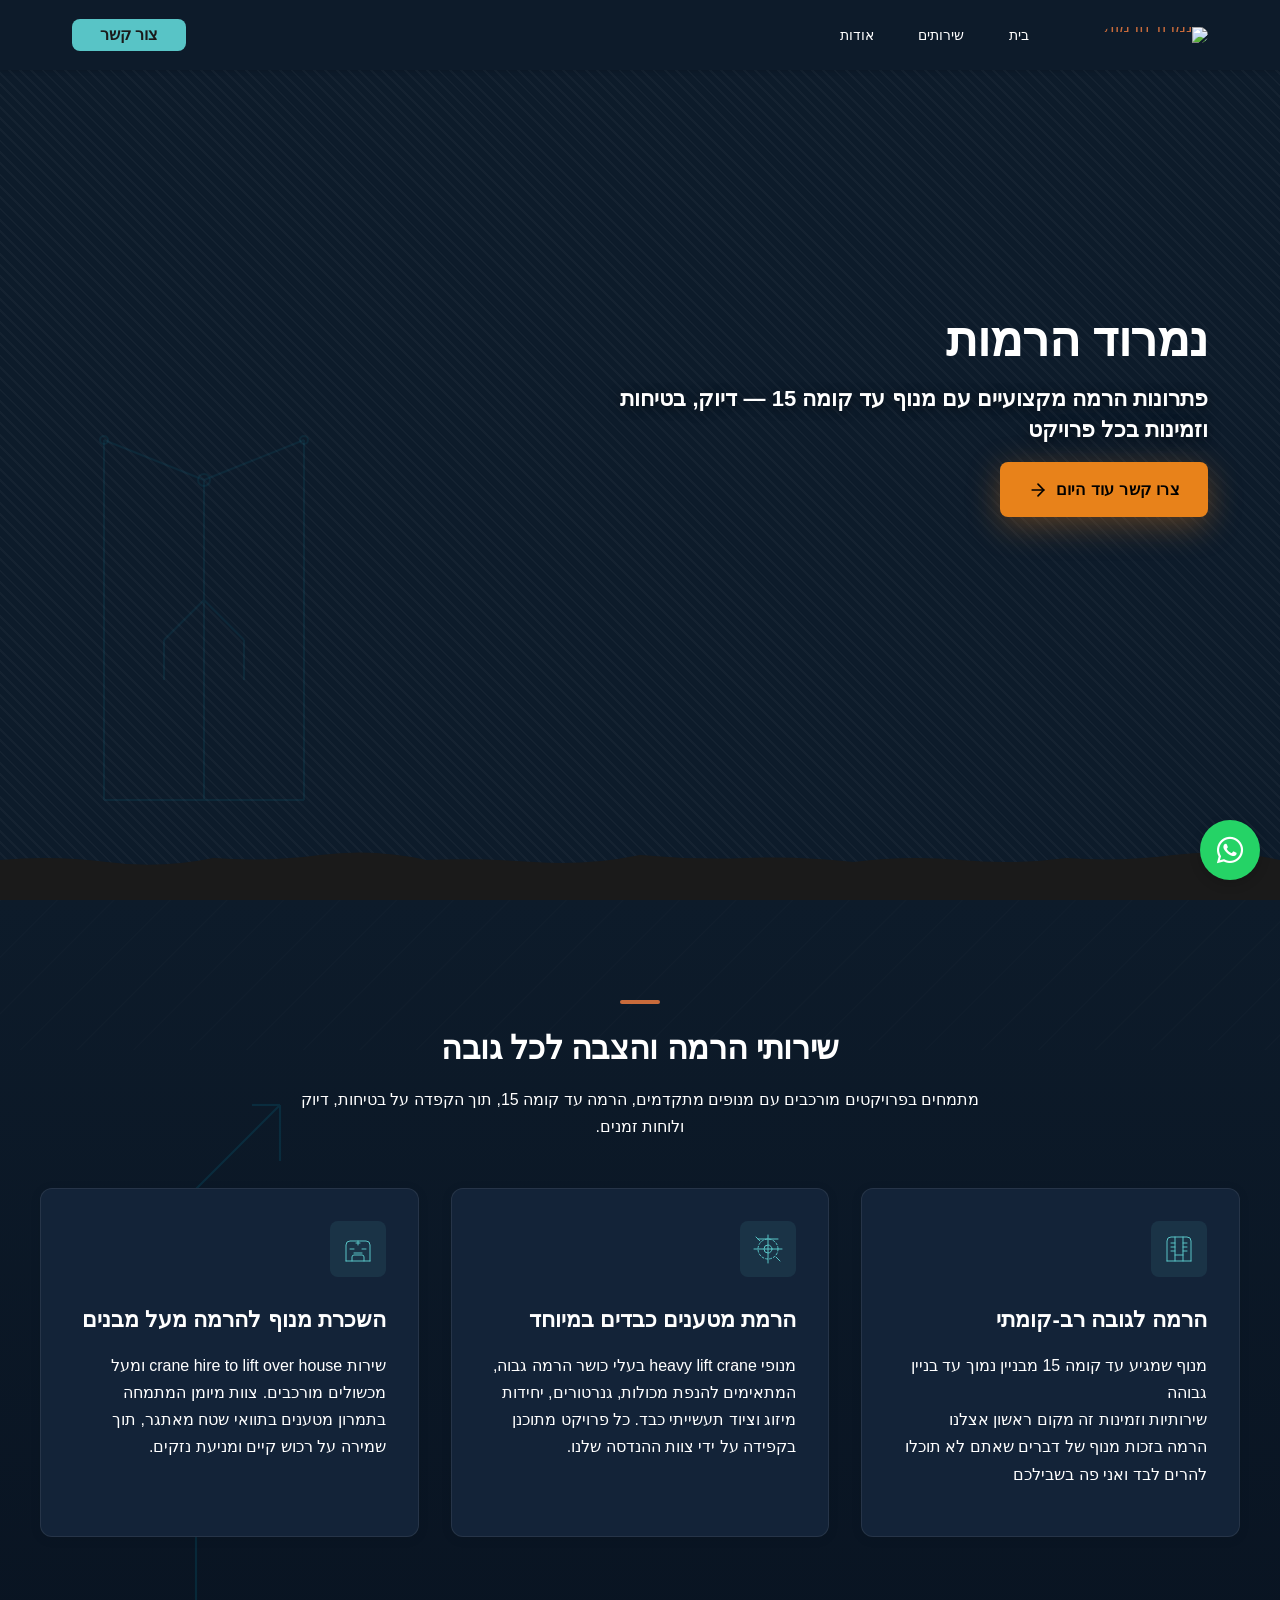
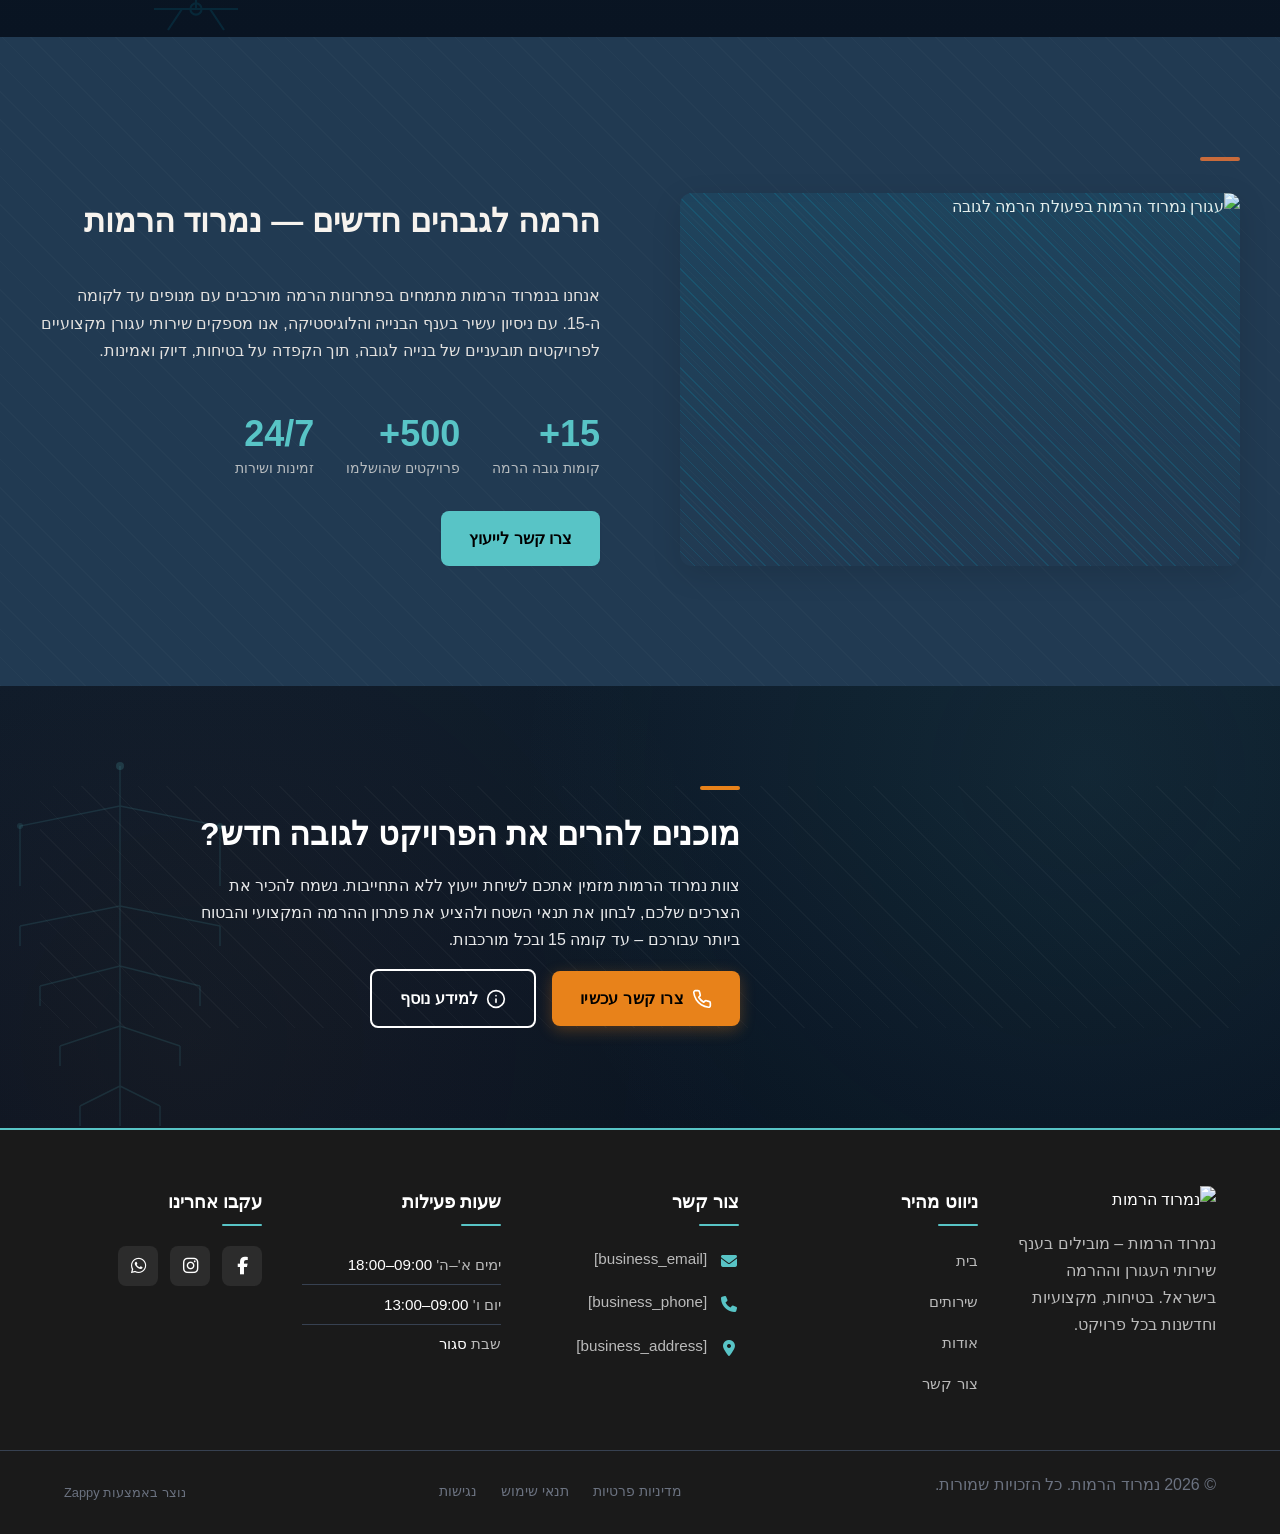
==== commit ac7be18e: "Incremental sync: 1 page(s) — text_edit" ====
--- a/public/index.html
+++ b/public/index.html
@@ -1 +1 @@
-<!doctype html><html dir="rtl" lang="he"><head><meta charset="UTF-8"><meta content="width=device-width,initial-scale=1" name="viewport"><meta content="index, follow" name="robots"><title>הרמה כבדה עד הקומה ה-15? נמרוד הרמות כאן — נמרוד הרמות</title><meta content="מחפשים שירותי מנוף אמינים להרמה כבדה עד הקומה ה-15? נמרוד הרמות מתמחים בהרמות מורכבות לעסקים ולאתרי בנייה. קבלו הצעת מחיר משתלמת עוד היום!" name="description"><meta content="הרמת מנוף קרוב אליי, מנוף הרמה כבדה, שירותי מנוף, הרמה לגובה, נמרוד הרמות" name="keywords"><link href="/assets/favicon.ico" rel="icon" type="image/x-icon"><link href="/assets/favicon-16x16.png" rel="icon" type="image/png" sizes="16x16"><link href="/assets/favicon-32x32.png" rel="icon" type="image/png" sizes="32x32"><link href="/assets/favicon-48x48.png" rel="icon" type="image/png" sizes="48x48"><link href="/assets/favicon-192x192.png" rel="icon" type="image/png" sizes="192x192"><link href="/assets/favicon-512x512.png" rel="icon" type="image/png" sizes="512x512"><link href="/assets/apple-touch-icon.png" rel="apple-touch-icon"><script>!function(){"use strict";var t="96836c43-5e5d-4270-aa00-2698d25f0471",e="https://api.zappy5.com/api/analytics/track",a=18e5,n=2592e6,o=!0,i=!0,r=!0;var s=function(){var e="zappy_visitor_"+t,a=null;try{if(a=localStorage.getItem(e)){var o=JSON.parse(a),i=Date.now();if(i-o.created<n)return o.lastSeen=i,localStorage.setItem(e,JSON.stringify(o)),o.id}}catch(t){console.warn("Zappy Analytics: LocalStorage not available")}var r="zv_"+Date.now()+"_"+Math.random().toString(36).substr(2,9);try{localStorage.setItem(e,JSON.stringify({id:r,created:Date.now(),lastSeen:Date.now()}))}catch(t){}return r}(),c=function(){var e="zappy_session_"+t,n=null;try{if(n=sessionStorage.getItem(e)){var o=JSON.parse(n),i=Date.now();if(i-o.timestamp<a)return o.timestamp=i,sessionStorage.setItem(e,JSON.stringify(o)),o.id}}catch(t){console.warn("Zappy Analytics: SessionStorage not available")}var r="zs_"+Date.now()+"_"+Math.random().toString(36).substr(2,9);try{sessionStorage.setItem(e,JSON.stringify({id:r,timestamp:Date.now()}))}catch(t){}return r}();function l(a,n){n=n||{};var o={website_id:t,event_type:a,page_path:window.location.pathname,referrer:document.referrer||"direct",visitor_id:s,session_id:c,metadata:n};if(navigator.sendBeacon){var i=new Blob([JSON.stringify(o)],{type:"application/json"});navigator.sendBeacon(e,i)}else fetch(e,{method:"POST",headers:{"Content-Type":"application/json"},body:JSON.stringify(o),keepalive:!0}).catch(function(t){console.warn("Zappy Analytics: Failed to track event",t)})}o&&l("pageview",{title:document.title,url:window.location.href}),i&&document.addEventListener("click",function(t){var e=t.target;if("BUTTON"===e.tagName||e.closest("button")){var a="BUTTON"===e.tagName?e:e.closest("button");l("click",{element:"button",text:a.textContent.trim().substring(0,100),id:a.id||null,class:a.className||null})}else if("A"===e.tagName||e.closest("a")){var n="A"===e.tagName?e:e.closest("a");l("navigation",{element:"link",text:n.textContent.trim().substring(0,100),href:n.href,external:n.hostname!==window.location.hostname})}},!0),r&&document.addEventListener("submit",function(t){var e=t.target;l("form_submit",{form_id:e.id||null,form_name:e.name||null,form_action:e.action||null,form_method:e.method||"GET"})},!0);var d=Date.now();window.addEventListener("beforeunload",function(){l("page_unload",{time_on_page:Math.floor((Date.now()-d)/1e3),page_path:window.location.pathname})}),window.zappyAnalytics={track:l,getVisitorId:function(){return s},getSessionId:function(){return c}}}()</script><meta content="הרמה כבדה עד הקומה ה-15? נמרוד הרמות כאן — נמרוד הרמות" property="og:title"><meta content="מחפשים שירותי מנוף אמינים להרמה כבדה עד הקומה ה-15? נמרוד הרמות מתמחים בהרמות מורכבות לעסקים ולאתרי בנייה. קבלו הצעת מחיר משתלמת עוד היום!" property="og:description"><meta content="summary_large_image" name="twitter:card"><meta content="הרמה כבדה עד הקומה ה-15? נמרוד הרמות כאן — נמרוד הרמות" name="twitter:title"><meta content="מחפשים שירותי מנוף אמינים להרמה כבדה עד הקומה ה-15? נמרוד הרמות מתמחים בהרמות מורכבות לעסקים ולאתרי בנייה. קבלו הצעת מחיר משתלמת עוד היום!" name="twitter:description"><meta content="website" property="og:type"><meta content="he_IL" property="og:locale"><link href="https://cdnjs.cloudflare.com/ajax/libs/font-awesome/6.4.0/css/all.min.css" rel="stylesheet"><style>.skip-link{position:absolute;top:0;left:0;transform:translateY(-200%);padding:12px 18px;background:var(--bg-dark,#1a1a1a);color:var(--text-light,#fff);font-weight:600;border-radius:0 0 8px 0;z-index:10000}.skip-link:focus{transform:none;outline:2px solid var(--ring,#fff);outline-offset:2px}:focus-visible{outline:2px solid var(--ring,currentColor);outline-offset:3px}</style><link href="/assets/favicon.ico" rel="icon" type="image/x-icon"><link href="/assets/favicon-16x16.png" rel="icon" type="image/png" sizes="16x16"><link href="/assets/favicon-32x32.png" rel="icon" type="image/png" sizes="32x32"><link href="/assets/favicon-48x48.png" rel="icon" type="image/png" sizes="48x48"><link href="/assets/favicon-192x192.png" rel="icon" type="image/png" sizes="192x192"><link href="/assets/favicon-512x512.png" rel="icon" type="image/png" sizes="512x512"><link href="/assets/apple-touch-icon.png" rel="apple-touch-icon"><link href="https://cdn.jsdelivr.net/npm/vanilla-cookieconsent@3/dist/cookieconsent.css" rel="stylesheet"/><script src="https://cdn.jsdelivr.net/npm/vanilla-cookieconsent@3/dist/cookieconsent.umd.js"></script><script src="https://cdn.jsdelivr.net/gh/mickidum/acc_toolbar/acctoolbar/acctoolbar.min.js"></script><link href="/styles.css" rel="stylesheet"><script>window.ZAPPY_WEBSITE_ID="96836c43-5e5d-4270-aa00-2698d25f0471",window.ZAPPY_API_BASE="https://api.zappy5.com"</script><style id="zappy-dropdown-submenu-styles">#navMenu li:has(.sub-menu),.nav-menu li:has(.sub-menu),.navbar li:has(.sub-menu),nav li:has(.sub-menu){position:relative}#navMenu .sub-menu,.nav-menu .sub-menu,.navbar .sub-menu,nav .sub-menu{display:block!important;position:absolute!important;top:100%;left:0;min-width:220px;background:#fff;border-radius:8px;box-shadow:0 8px 25px rgba(0,0,0,.15);padding:8px 0;opacity:0;visibility:hidden;transform:translateY(10px);transition:all .3s ease;z-index:1000;list-style:none;pointer-events:none}#navMenu li:hover>.sub-menu,.nav-menu li:hover>.sub-menu,.navbar li:hover>.sub-menu,nav li:hover>.sub-menu{opacity:1!important;visibility:visible!important;transform:translateY(0)!important;pointer-events:auto!important}.sub-menu li{list-style:none;margin:0;padding:0}.sub-menu a{display:block!important;padding:10px 16px!important;color:var(--text-dark,#333)!important;font-weight:500;text-decoration:none;white-space:nowrap;transition:background-color .2s}.sub-menu .zappy-nav-child>a{padding-left:28px!important;font-size:.9em!important;opacity:.85!important}[dir=rtl] .sub-menu .zappy-nav-child>a,html[lang=ar] .sub-menu .zappy-nav-child>a,html[lang=he] .sub-menu .zappy-nav-child>a{padding-left:10px!important;padding-right:28px!important}.sub-menu .zappy-nav-parent>a{font-weight:600!important}.sub-menu a:hover{background-color:#f5f5f5}[dir=rtl] .nav-menu .sub-menu,[dir=rtl] .navbar .sub-menu,[dir=rtl] nav .sub-menu,html[lang=ar] .nav-menu .sub-menu,html[lang=ar] .navbar .sub-menu,html[lang=ar] nav .sub-menu,html[lang=he] .nav-menu .sub-menu,html[lang=he] .navbar .sub-menu,html[lang=he] nav .sub-menu{left:auto!important;right:0!important}.sub-menu:empty,.sub-menu:not(:has(li)):not(:has(> a)),.sub-menu:not(:has(li:not(.zappy-hidden-menu-item))):not(:has(> a)){display:none!important;opacity:0!important;visibility:hidden!important;pointer-events:none!important}li:has(.menu-group-title):hover>.sub-menu{opacity:1!important;visibility:visible!important;transform:translateY(0)!important;pointer-events:auto!important}#navMenu>li>.menu-group-title,.nav-menu>li>.menu-group-title{display:inline-block;padding:.5rem 1rem;cursor:default;user-select:none}@media (max-width:768px){#navMenu .sub-menu,.nav-menu .sub-menu,.navbar .sub-menu,nav .sub-menu{position:static!important;transform:none!important;box-shadow:none!important;background:0 0!important;max-height:0;overflow:hidden;opacity:0;visibility:hidden;transition:max-height .3s ease,opacity .3s ease;padding:0!important;border-radius:0!important}#navMenu .sub-menu.mobile-expanded,.nav-menu .sub-menu.mobile-expanded,.navbar .sub-menu.mobile-expanded{max-height:none!important;overflow-y:visible!important;opacity:1!important;visibility:visible!important;padding:8px 0 8px 16px!important}[dir=rtl] .sub-menu.mobile-expanded,html[lang=he] .sub-menu.mobile-expanded{padding:8px 16px 8px 0!important}#navMenu li:hover>.sub-menu,.nav-menu li:hover>.sub-menu,.navbar li:hover>.sub-menu,nav li:hover>.sub-menu{opacity:0;visibility:hidden;pointer-events:none}#navMenu li>.sub-menu.mobile-expanded,.nav-menu li>.sub-menu.mobile-expanded,.navbar li>.sub-menu.mobile-expanded,nav li>.sub-menu.mobile-expanded{opacity:1!important;visibility:visible!important;pointer-events:auto!important}#navMenu li:has(.sub-menu),.nav-menu li:has(.sub-menu),.navbar li:has(.sub-menu),nav li:has(.sub-menu){display:flex!important;flex-wrap:wrap!important;align-items:center!important;position:relative!important;min-height:44px!important}#navMenu li:has(.sub-menu)>a,.nav-menu li:has(.sub-menu)>a,.navbar li:has(.sub-menu)>a,nav li:has(.sub-menu)>a{flex:1!important;min-width:0!important}#navMenu li:has(.sub-menu)>.menu-group-title,.nav-menu li:has(.sub-menu)>.menu-group-title,.navbar li:has(.sub-menu)>.menu-group-title,nav li:has(.sub-menu)>.menu-group-title{flex:1!important;min-width:0!important;padding:0!important;line-height:inherit!important}#navMenu li:has(.sub-menu)>.sub-menu,.nav-menu li:has(.sub-menu)>.sub-menu,.navbar li:has(.sub-menu)>.sub-menu,nav li:has(.sub-menu)>.sub-menu{flex-basis:100%!important;width:100%!important}#navMenu li:has(.sub-menu)>a [class*=arrow],#navMenu li:has(.sub-menu)>a [class*=chevron],.nav-menu li:has(.sub-menu)>a .fa-angle-down,.nav-menu li:has(.sub-menu)>a .fa-chevron-down,.nav-menu li:has(.sub-menu)>a [class*=arrow],.nav-menu li:has(.sub-menu)>a [class*=chevron],nav li:has(.sub-menu)>a [class*=arrow],nav li:has(.sub-menu)>a [class*=chevron]{display:none!important;visibility:hidden!important}.mobile-submenu-toggle{display:flex!important;align-items:center!important;justify-content:center!important;width:44px!important;height:auto!important;background:0 0!important;border:none!important;cursor:pointer!important;color:var(--text-light)!important;position:static!important;flex-shrink:0!important;align-self:stretch!important;z-index:2!important;padding:0!important;margin:0!important}.mobile-submenu-toggle::after{content:''!important;width:0!important;height:0!important;border-left:6px solid transparent!important;border-right:6px solid transparent!important;border-top:7px solid currentColor!important;transition:transform .3s ease!important}.mobile-submenu-toggle.expanded::after{transform:rotate(180deg)!important}.sub-menu a{padding:10px 0!important;display:block!important;color:var(--text-light)!important;white-space:normal!important}.sub-menu .zappy-nav-child>a{padding-left:28px!important;font-size:.9em!important;opacity:.85!important}[dir=rtl] .sub-menu .zappy-nav-child>a,html[lang=ar] .sub-menu .zappy-nav-child>a,html[lang=he] .sub-menu .zappy-nav-child>a{padding-left:0!important;padding-right:28px!important}.sub-menu .zappy-nav-parent>a{font-weight:600!important}#navMenu.active,.nav-menu.active{max-width:100vw!important;overflow-x:hidden!important;box-sizing:border-box!important}.navbar .sub-menu li a,.zappy-products-dropdown .sub-menu a,nav.navbar .sub-menu li a{color:var(--text-light)!important}}@media (min-width:769px){.mobile-submenu-toggle{display:none!important}}</style><style id="zappy-widget-visibility">html[dir=rtl] .whatsapp-float{right:20px!important;left:auto!important}html:not([dir]) .whatsapp-float,html[dir=ltr] .whatsapp-float{left:20px!important;right:auto!important}html[dir=rtl] #mic-access-tool-general-button,html[dir=rtl] #mic-init-access-tool #mic-access-tool-general-button,html[dir=rtl] #mic-init-access-tool .mic-access-tool-general-button,html[dir=rtl] ._access-icon,html[dir=rtl] .mic-access-tool-general-button{left:20px!important;right:auto!important}html:not([dir]) #mic-access-tool-general-button,html:not([dir]) #mic-init-access-tool #mic-access-tool-general-button,html:not([dir]) #mic-init-access-tool .mic-access-tool-general-button,html:not([dir]) ._access-icon,html:not([dir]) .mic-access-tool-general-button,html[dir=ltr] #mic-access-tool-general-button,html[dir=ltr] #mic-init-access-tool #mic-access-tool-general-button,html[dir=ltr] #mic-init-access-tool .mic-access-tool-general-button,html[dir=ltr] ._access-icon,html[dir=ltr] .mic-access-tool-general-button{right:20px!important;left:auto!important}@media (max-width:768px){.whatsapp-float{display:flex!important}}@media (min-width:769px){.whatsapp-float{display:flex!important}}@media (max-width:768px){#mic-access-tool-general-button,#mic-init-access-tool #mic-access-tool-general-button,#mic-init-access-tool .mic-access-tool-general-button,._access-icon,.mic-access-tool-general-button{display:flex!important;visibility:visible!important;opacity:1!important;pointer-events:auto!important}#mic-access-tool-box.opened-mic-access-tool,#mic-init-access-tool #mic-access-tool-box.opened-mic-access-tool,.mic-access-tool-box.opened-mic-access-tool{visibility:visible!important;opacity:1!important;pointer-events:auto!important}}@media (min-width:769px){#mic-access-tool-general-button,#mic-init-access-tool #mic-access-tool-general-button,#mic-init-access-tool .mic-access-tool-general-button,._access-icon,.mic-access-tool-general-button{display:flex!important;visibility:visible!important;opacity:1!important;pointer-events:auto!important}#mic-access-tool-box.opened-mic-access-tool,#mic-init-access-tool #mic-access-tool-box.opened-mic-access-tool,.mic-access-tool-box.opened-mic-access-tool{visibility:visible!important;opacity:1!important;pointer-events:auto!important}}</style></head><body><a href="#main" class="skip-link">דלג לתוכן הראשי</a><nav class="navbar" dir="rtl"><button aria-label="Menu" class="mobile-toggle" id="mobileToggle"><svg viewBox="0 0 24 24" fill="none" height="24" width="24" class="hamburger-icon"><path d="M3 12h18M3 6h18M3 18h18" stroke="currentColor" stroke-width="2" stroke-linecap="round"></path></svg> <svg viewBox="0 0 24 24" fill="none" height="24" width="24" class="close-icon" style="display:none"><path d="M18 6L6 18M6 6l12 12" stroke="currentColor" stroke-width="2" stroke-linecap="round"></path></svg></button> <button aria-label="Call" class="phone-header-btn" data-phone="[business_phone]"><svg viewBox="0 0 24 24" fill="currentColor" height="20" width="20"><path d="M22 16.92v3a2 2 0 0 1-2.18 2 19.79 19.79 0 0 1-8.63-3.07 19.5 19.5 0 0 1-6-6 19.79 19.79 0 0 1-3.07-8.67A2 2 0 0 1 4.11 2h3a2 2 0 0 1 2 1.72 12.84 12.84 0 0 0 .7 2.81 2 2 0 0 1-.45 2.11L8.09 9.91a16 16 0 0 0 6 6l1.27-1.27a2 2 0 0 1 2.11-.45 12.84 12.84 0 0 0 2.81.7A2 2 0 0 1 22 16.92z"></path></svg></button><div class="nav-container"><div class="nav-right-group"><div class="nav-brand"><a href="/" class="logo-link"><img alt="נמרוד הרמות" src="/assets/site-----image-1.webp" class="logo"></a></div><ul class="nav-menu" id="navMenu"><li><a href="/">בית</a></li><li><a href="/services">שירותים</a></li><li><a href="/about">אודות</a></li></ul></div><div class="nav-cta-container"><a href="/contact" class="nav-cta-btn">צור קשר</a></div></div></nav><script>window.addEventListener("load",function(){const e=document.querySelector(".navbar, nav, header");if(!e)return void console.log("[Navbar] Navbar element not found");let t=document.getElementById("mobileToggle")||document.querySelector(".mobile-toggle")||document.querySelector(".hamburger")||document.querySelector(".hamburger-menu")||document.querySelector(".menu-toggle")||document.querySelector(".burger-menu")||document.querySelector('[aria-label="Menu"]')||document.querySelector('[aria-label="תפריט"]');const n=document.querySelector(".phone-header-btn"),o=window.getComputedStyle(e);let r=o.backgroundColor;if(console.log("[Navbar] Initial navbar background:",r),"transparent"===r||"rgba(0, 0, 0, 0)"===r||r.startsWith("rgba")&&r.includes(", 0)")){const e=o.backgroundImage;if(e&&"none"!==e)console.log("[Navbar] Navbar has background image/gradient, using dark text"),r="rgb(240, 240, 240)";else{const e=window.getComputedStyle(document.body).backgroundColor;console.log("[Navbar] Navbar transparent, using body background:",e),r=e}}const a=r.match(/\d+/g);if(a&&a.length>=3){const e=(.299*parseInt(a[0])+.587*parseInt(a[1])+.114*parseInt(a[2]))/255;console.log("[Navbar] Mobile button colors preserved from Claude CSS (luminance:",e.toFixed(2)+")");const o=document.createElement("style");o.id="zappy-mobile-nav-fix";document.documentElement.lang;document.documentElement.dir,o.textContent='\n        /* Hide mobile buttons on desktop, show only on mobile */\n        @media (min-width: 769px) {\n          .mobile-toggle,\n          .phone-header-btn {\n            display: none !important;\n          }\n        }\n        \n        /* Show and position mobile buttons correctly on mobile */\n        @media (max-width: 768px) {\n          .navbar,\n          nav.navbar {\n            min-height: 70px !important;\n          }\n\n          .mobile-toggle,\n          .phone-header-btn {\n            position: absolute !important;\n            top: 0 !important;\n            bottom: 0 !important;\n            margin-top: auto !important;\n            margin-bottom: auto !important;\n            transform: none !important;\n            z-index: 1001 !important;\n            display: flex !important;\n            align-items: center !important;\n            justify-content: center !important;\n            width: 36px !important;\n            height: 36px !important;\n            border-radius: 50% !important;\n            border: none !important;\n            cursor: pointer !important;\n            padding: 6px !important;\n            background: none !important;\n            color: var(--nav-text, var(--text-light)) !important;\n            touch-action: manipulation !important;\n            -webkit-tap-highlight-color: transparent !important;\n          }\n\n          html[data-zappy-site-type="ecommerce"] .phone-header-btn,\n          body[data-zappy-site-type="ecommerce"] .phone-header-btn,\n          html[data-zappy-site-type="ecommerce"] header .phone-header-btn,\n          html[data-zappy-site-type="ecommerce"] nav .phone-header-btn {\n            display: none !important;\n            visibility: hidden !important;\n            width: 0 !important;\n            height: 0 !important;\n            min-width: 0 !important;\n            overflow: hidden !important;\n          }\n          \n          /* LTR positioning (default): hamburger LEFT, phone RIGHT */\n          html:not([dir="rtl"]):not([lang="he"]):not([lang="ar"]) .mobile-toggle,\n          html[dir="ltr"] .mobile-toggle {\n            left: 12px !important;\n            right: auto !important;\n          }\n          html:not([dir="rtl"]):not([lang="he"]):not([lang="ar"]) .phone-header-btn,\n          html[dir="ltr"] .phone-header-btn {\n            right: 12px !important;\n            left: auto !important;\n          }\n          \n          /* RTL positioning: hamburger RIGHT, phone LEFT */\n          html[dir="rtl"] .mobile-toggle,\n          html[lang="he"] .mobile-toggle,\n          html[lang="ar"] .mobile-toggle {\n            right: 12px !important;\n            left: auto !important;\n          }\n          html[dir="rtl"] .phone-header-btn,\n          html[lang="he"] .phone-header-btn,\n          html[lang="ar"] .phone-header-btn {\n            left: 12px !important;\n            right: auto !important;\n          }\n          \n          /* CRITICAL: Ensure nav-container has min-height on mobile */\n          /* All children are positioned absolutely/fixed on mobile, so height:auto collapses to 0 */\n          .nav-container {\n            min-height: 70px !important;\n            position: relative !important;\n          }\n          \n          /* Ensure SVG icons are properly sized and inherit color */\n          .mobile-toggle svg,\n          .phone-header-btn svg {\n            width: 24px !important;\n            height: 24px !important;\n            /* Don\'t force display - let JavaScript control hamburger/close toggle */\n          }\n          \n          /* Reset nav-cta-container on mobile - remove desktop box-shadow/padding */\n          /* that creates a visible ghost box when CTA button is hidden */\n          .nav-cta-container {\n            box-shadow: none !important;\n            padding: 0 !important;\n          }\n          \n          /* Hide nav-cta-container entirely on mobile when there\'s no lang-switcher */\n          /* (only the CTA button is inside, and it\'s hidden on mobile) */\n          .nav-cta-container:not(:has(.lang-switcher)) {\n            display: none !important;\n          }\n          \n          /* CRITICAL: Prevent hero image fade gradient from bleeding over headline text */\n          /* The .image-fade-gradient has bottom: -30px (extends below parent) */\n          /* On mobile stacked layout, this overlaps the h1 text below the image */\n          .hero-image-column {\n            overflow: hidden !important;\n          }\n          .image-fade-gradient {\n            bottom: 0 !important;\n          }\n          \n          /* Hide desktop language switcher on mobile - hamburger menu handles it */\n          /* High specificity to override stored CSS */\n          .lang-switcher,\n          .nav-cta-container .lang-switcher,\n          .nav-container .lang-switcher,\n          .navbar .lang-switcher,\n          .navbar .nav-cta-container .lang-switcher {\n            display: none !important;\n          }\n        }\n      ';const r=document.getElementById("zappy-mobile-nav-fix");r&&r.remove(),document.head.appendChild(o),console.log("[Navbar] Critical CSS injected for mobile nav positioning");const i=window.innerWidth<=768;if(t){const e=t.querySelector(".hamburger-icon"),n=t.querySelector(".close-icon");e&&(e.style.setProperty("width","24px","important"),e.style.setProperty("height","24px","important"),e.style.setProperty("display","block","important")),n&&(n.style.setProperty("width","24px","important"),n.style.setProperty("height","24px","important"),n.style.setProperty("display","none","important")),i?(t.style.setProperty("position","absolute","important"),t.style.setProperty("top","0","important"),t.style.setProperty("bottom","0","important"),t.style.setProperty("margin-top","auto","important"),t.style.setProperty("margin-bottom","auto","important"),t.style.setProperty("transform","none","important"),t.style.setProperty("z-index","1001","important"),t.style.removeProperty("left"),t.style.removeProperty("right"),console.log("[Navbar] Mobile toggle positioning applied (mobile viewport)")):(t.style.removeProperty("position"),t.style.removeProperty("top"),t.style.removeProperty("transform"),t.style.removeProperty("z-index"),t.style.removeProperty("left"),t.style.removeProperty("right"),console.log("[Navbar] Desktop viewport - cleared mobile toggle inline positioning"))}if(n){const e=n.querySelector("svg");e&&(e.style.width="24px",e.style.height="24px",e.setAttribute("width","24"),e.setAttribute("height","24")),i?(n.style.setProperty("position","absolute","important"),n.style.setProperty("top","0","important"),n.style.setProperty("bottom","0","important"),n.style.setProperty("margin-top","auto","important"),n.style.setProperty("margin-bottom","auto","important"),n.style.setProperty("transform","none","important"),n.style.setProperty("z-index","1001","important"),n.style.removeProperty("left"),n.style.removeProperty("right"),console.log("[Navbar] Phone button positioning applied (mobile viewport)")):(n.style.removeProperty("position"),n.style.removeProperty("top"),n.style.removeProperty("transform"),n.style.removeProperty("z-index"),n.style.removeProperty("left"),n.style.removeProperty("right"),console.log("[Navbar] Desktop viewport - cleared phone button inline positioning"))}}else console.log("[Navbar] Could not parse background color:",r);t=document.getElementById("mobileToggle")||document.querySelector(".mobile-toggle")||document.querySelector(".hamburger")||document.querySelector(".hamburger-menu")||document.querySelector(".menu-toggle")||document.querySelector(".burger-menu")||document.querySelector('[aria-label="Menu"]')||document.querySelector('[aria-label="תפריט"]');const i=document.getElementById("navMenu")||document.querySelector(".nav-menu")||document.querySelector(".nav-links")||document.querySelector("nav ul:not(.submenu)");if(!t||!i)return void console.log("[Navbar] Mobile toggle or menu not found:",{toggle:!!t,menu:!!i});i.id||(i.id="navMenu"),console.log("[Navbar] Initializing mobile menu...");const l=t.cloneNode(!0);t.parentNode.replaceChild(l,t);var s=0;function p(e){var t=Date.now();t-s<300||(s=t,function(e){e.preventDefault(),e.stopPropagation();const t=l.querySelector(".hamburger-icon"),n=l.querySelector(".close-icon");i.classList.contains("active")?(i.classList.remove("active"),t&&t.style.setProperty("display","block","important"),n&&n.style.setProperty("display","none","important"),document.body.style.overflow="",console.log("[Navbar] Menu closed")):(i.classList.add("active"),t&&t.style.setProperty("display","none","important"),n&&n.style.setProperty("display","block","important"),document.body.style.overflow="hidden",console.log("[Navbar] Menu opened"))}(e))}l.addEventListener("click",p),l.addEventListener("touchend",p),i.querySelectorAll("a").forEach(function(e){e.addEventListener("click",function(){if("#"===this.getAttribute("href"))return;const e=l.querySelector(".hamburger-icon"),t=l.querySelector(".close-icon");i.classList.remove("active"),e&&e.style.setProperty("display","block","important"),t&&t.style.setProperty("display","none","important"),document.body.style.overflow="",console.log("[Navbar] Menu closed (link clicked)")})});var m=i.querySelectorAll(".dropdown-toggle");m.forEach(function(e){e.addEventListener("click",function(e){e.preventDefault(),e.stopPropagation();var t=this.closest(".nav-dropdown");t&&(t.parentNode.querySelectorAll(".nav-dropdown.open").forEach(function(e){e!==t&&e.classList.remove("open")}),t.classList.toggle("open"),console.log("[Navbar] Dropdown toggled:",t.classList.contains("open")?"open":"closed"))})}),document.addEventListener("click",function(e){e.target.closest(".nav-dropdown")||document.querySelectorAll(".nav-dropdown.open").forEach(function(e){e.classList.remove("open")})}),console.log("[Navbar] Dropdown handlers initialized for "+m.length+" dropdowns"),n&&n.addEventListener("click",function(){const e=document.querySelectorAll('a[href^="tel:"]'),t=e.length>0?e[0].getAttribute("href").replace("tel:",""):"[business_phone]";window.location.href="tel:"+t,console.log("[Navbar] Phone button clicked")}),console.log("[Navbar] Mobile menu initialized successfully")})</script><main id="main"><section class="index-hero-section" data-band-index="0" data-layout-spec="בית-hero" dir="rtl" data-hero-type="side-by-side"><img alt="מנוף נמרוד הרמות מרים ציוד כבד באתר בנייה" src="/assets/site-index-hero-image-1.webp" class="hero-bg-image" data-context="Dramatic wide-angle photograph of a tower crane at golden hour on a construction site in Tel Aviv, lifting heavy steel beams against a moody sky, with city skyline silhouette in the background, cinematic lighting, industrial atmosphere, depth of field, 4K quality." data-placeholder="index-hero-image-1" fetchpriority="high" height="600" loading="eager" width="1200"><div class="hero-scrim" aria-hidden="true"></div><div class="hero-crane-wireframe" aria-hidden="true"><svg viewBox="0 0 280 400" xmlns="http://www.w3.org/2000/svg" data-no-icon-edit="true"><path d="M140,380 L140,60 M140,60 L40,20 M140,60 L240,20 M140,380 L40,380 M140,380 L240,380 M40,20 L40,380 M240,20 L240,380 M140,180 L100,220 M140,180 L180,220 M100,220 L100,260 M180,220 L180,260" stroke="#00B4D8" stroke-width="2" fill="none" opacity="0.12"></path><circle cx="140" cy="60" r="6" fill="none" opacity="0.12" stroke="#00B4D8" stroke-width="2"></circle><circle cx="40" cy="20" r="4" fill="none" opacity="0.12" stroke="#00B4D8" stroke-width="2"></circle><circle cx="240" cy="20" r="4" fill="none" opacity="0.12" stroke="#00B4D8" stroke-width="2"></circle></svg></div><div class="hero-grid-pattern" aria-hidden="true"></div><div class="hero-overlay-group"><div class="hero-content-container"><h1 class="hero-headline">נמרוד הרמות</h1><h3 class="hero-subtitle">פתרונות הרמה מקצועיים עם מנוף עד קומה 15 — דיוק, בטיחות וזמינות בכל פרויקט</h3><a href="#contact" class="btn-primary hero-cta"><span>צרו קשר עוד היום</span> <svg viewBox="0 0 24 24" fill="none" stroke="currentColor" stroke-width="2" data-element-type="icon" data-icon-type="svg" stroke-linecap="round" stroke-linejoin="round" xmlns="http://www.w3.org/2000/svg" height="20" width="20"><line x1="5" x2="19" y1="12" y2="12"></line><polyline points="12 5 19 12 12 19"></polyline></svg></a></div></div><div class="hero-divider-wrapper" aria-hidden="true"><svg viewBox="0 0 1200 80" xmlns="http://www.w3.org/2000/svg" data-no-icon-edit="true" preserveAspectRatio="none"><path d="M0,80 L0,40 Q50,35 100,42 T200,38 Q250,42 300,35 T400,40 Q450,38 500,42 T600,35 Q650,40 700,38 T800,42 Q850,35 900,40 T1000,38 Q1050,42 1100,35 T1200,40 L1200,80 Z" fill="var(--bg-dark)"></path></svg></div></section><section class="index-features-section" data-band-index="1" data-layout-spec="בית-features" dir="rtl"><div class="index-features-section__container"><div class="index-features-section__header"><div class="index-features-section__accent-bar" aria-hidden="true"></div><h2 class="index-features-section__title">שירותי הרמה והצבה לכל גובה</h2><p class="index-features-section__subtitle">מתמחים בפרויקטים מורכבים עם מנופים מתקדמים, הרמה עד קומה 15, תוך הקפדה על בטיחות, דיוק ולוחות זמנים.</p></div><div class="index-features-section__grid"><article class="index-features-section__card"><div class="index-features-section__card-icon"><svg viewBox="0 0 64 64" fill="none" stroke="currentColor" stroke-width="2" data-element-type="icon" data-icon-type="svg" stroke-linecap="round" stroke-linejoin="round" xmlns="http://www.w3.org/2000/svg"><path d="M8 56V16a8 8 0 0 1 8-8h32a8 8 0 0 1 8 8v40"></path><path d="M8 56h48"></path><path d="M24 8v48"></path><path d="M40 8v48"></path><path d="M16 20h8"></path><path d="M16 28h8"></path><path d="M16 36h8"></path><path d="M40 20h8"></path><path d="M40 28h8"></path><path d="M40 36h8"></path><path d="M24 44h16"></path></svg></div><h3 class="index-features-section__card-title">הרמה לגובה רב-קומתי</h3><p class="index-features-section__card-text">ציוד מנופים ייעודי להרמה אנכית מדויקת עד קומה 15. פתרונות הנפה מותאמים אישית לבניינים גבוהים, המבטיחים שכל משא יגיע בבטחה לקומה המיועדת.</p></article><article class="index-features-section__card"><div class="index-features-section__card-icon"><svg viewBox="0 0 64 64" fill="none" stroke="currentColor" stroke-width="2" data-element-type="icon" data-icon-type="svg" stroke-linecap="round" stroke-linejoin="round" xmlns="http://www.w3.org/2000/svg"><path d="M32 4v56"></path><path d="M12 12h40"></path><path d="M4 32h56"></path><circle cx="32" cy="32" r="8"></circle><circle cx="32" cy="32" r="20" stroke-dasharray="4 4"></circle><path d="M8 8l8 8"></path><path d="M48 48l8 8"></path></svg></div><h3 class="index-features-section__card-title">הרמת מטענים כבדים במיוחד</h3><p class="index-features-section__card-text">מנופי heavy lift crane בעלי כושר הרמה גבוה, המתאימים להנפת מכולות, גנרטורים, יחידות מיזוג וציוד תעשייתי כבד. כל פרויקט מתוכנן בקפידה על ידי צוות ההנדסה שלנו.</p></article><article class="index-features-section__card"><div class="index-features-section__card-icon"><svg viewBox="0 0 64 64" fill="none" stroke="currentColor" stroke-width="2" data-element-type="icon" data-icon-type="svg" stroke-linecap="round" stroke-linejoin="round" xmlns="http://www.w3.org/2000/svg"><path d="M8 56V24a8 8 0 0 1 8-8h32a8 8 0 0 1 8 8v32"></path><path d="M8 56h48"></path><path d="M20 56v-8a4 4 0 0 1 4-4h16a4 4 0 0 1 4 4v8"></path><path d="M32 16v8"></path><path d="M28 20h8"></path><path d="M16 32h8"></path><path d="M40 32h8"></path><path d="M24 40h16"></path></svg></div><h3 class="index-features-section__card-title">השכרת מנוף להרמה מעל מבנים</h3><p class="index-features-section__card-text">שירות crane hire to lift over house ומעל מכשולים מורכבים. צוות מיומן המתמחה בתמרון מטענים בתוואי שטח מאתגר, תוך שמירה על רכוש קיים ומניעת נזקים.</p></article></div></div><div class="index-features-section__pattern" aria-hidden="true"><svg xmlns="http://www.w3.org/2000/svg" height="100%" width="100%"><defs><pattern height="40" id="index-diagonal-grid" patternTransform="rotate(45)" patternUnits="userSpaceOnUse" width="40"><line x1="0" x2="0" y1="0" y2="40" opacity="0.03" stroke="currentColor" stroke-width="1"></line></pattern></defs><rect fill="url(#index-diagonal-grid)" height="100%" width="100%"></rect></svg></div><div class="index-features-section__crane-accent" aria-hidden="true"><svg viewBox="0 0 200 400" fill="none" stroke="currentColor" stroke-width="1.5" xmlns="http://www.w3.org/2000/svg"><path d="M100 380V80"></path><path d="M100 80L160 20"></path><path d="M160 20L160 60"></path><path d="M160 20L140 20"></path><path d="M100 120L60 100"></path><path d="M60 100L60 140"></path><path d="M60 100L80 100"></path><path d="M100 200L40 180"></path><path d="M40 180L40 220"></path><path d="M40 180L60 180"></path><circle cx="100" cy="380" r="4"></circle><path d="M70 380h60"></path><path d="M90 380l-10 15"></path><path d="M110 380l10 15"></path></svg></div></section><section class="index-about-section" data-band-index="2" data-layout-spec="בית-about"><div class="index-about-section__container"><div class="index-about-section__accent-bar" aria-hidden="true"></div><div class="index-about-section__grid"><div class="index-about-section__image-col"><div class="index-about-section__image-wrapper"><img alt="עגורן נמרוד הרמות בפעולת הרמה לגובה" src="/assets/site-index-about-image-1.webp" data-context="A professional tower crane lifting heavy construction materials against a dramatic sunset skyline in Tel Aviv, showcasing the vertical reach up to the 15th floor. The crane is in sharp focus with a cyan/teal technical wireframe overlay, emphasizing precision and height." data-placeholder="index-about-image-1" height="400" loading="lazy" width="600" decoding="async"><div class="index-about-section__wireframe-overlay" aria-hidden="true"></div></div></div><div class="index-about-section__text-col"><h2 class="index-about-section__title">הרמה לגבהים חדשים — נמרוד הרמות</h2><p class="index-about-section__description">אנחנו בנמרוד הרמות מתמחים בפתרונות הרמה מורכבים עם מנופים עד לקומה ה-15. עם ניסיון עשיר בענף הבנייה והלוגיסטיקה, אנו מספקים שירותי עגורן מקצועיים לפרויקטים תובעניים של בנייה לגובה, תוך הקפדה על בטיחות, דיוק ואמינות.</p><div class="index-about-section__stats"><div class="index-about-section__stat-item"><span class="index-about-section__stat-number">15+</span> <span class="index-about-section__stat-label">קומות גובה הרמה</span></div><div class="index-about-section__stat-item"><span class="index-about-section__stat-number">500+</span> <span class="index-about-section__stat-label">פרויקטים שהושלמו</span></div><div class="index-about-section__stat-item"><span class="index-about-section__stat-number">24/7</span> <span class="index-about-section__stat-label">זמינות ושירות</span></div></div><a href="#" class="index-about-section__cta">צרו קשר לייעוץ</a></div></div></div></section><section class="index-cta-section" data-band-index="3" data-layout-spec="בית-cta"><div class="cta-container"><div class="cta-crane-accent" aria-hidden="true"><svg viewBox="0 0 280 400" xmlns="http://www.w3.org/2000/svg" data-no-icon-edit="true"><path d="M140,20 L140,380 M140,60 L240,80 L240,120 M140,60 L40,80 L40,120 M240,120 L240,140 M40,120 L40,140 M140,140 L140,160 M140,160 L240,180 M140,160 L40,180 M240,180 L240,200 M40,180 L40,200 M140,200 L140,220 M140,220 L220,240 M140,220 L60,240 M220,240 L220,260 M60,240 L60,260 M140,260 L140,280 M140,280 L200,300 M140,280 L80,300 M200,300 L200,320 M80,300 L80,320 M140,320 L140,340 M140,340 L180,360 M140,340 L100,360 M180,360 L180,380 M100,360 L100,380" stroke="#58C4C6" stroke-width="1.5" fill="none" opacity="0.15"></path><circle cx="140" cy="20" r="4" fill="#58C4C6" opacity="0.2"></circle><circle cx="240" cy="80" r="3" fill="#58C4C6" opacity="0.15"></circle><circle cx="40" cy="80" r="3" fill="#58C4C6" opacity="0.15"></circle></svg></div><div class="cta-grid-pattern" aria-hidden="true"></div><div class="cta-content"><div class="cta-label-bar" aria-hidden="true"></div><h2 class="cta-headline">מוכנים להרים את הפרויקט לגובה חדש?</h2><p class="cta-description">צוות נמרוד הרמות מזמין אתכם לשיחת ייעוץ ללא התחייבות. נשמח להכיר את הצרכים שלכם, לבחון את תנאי השטח ולהציע את פתרון ההרמה המקצועי והבטוח ביותר עבורכם – עד קומה 15 ובכל מורכבות.</p><div class="cta-actions"><a href="/contact" class="btn-primary cta-btn-primary"><svg viewBox="0 0 24 24" fill="none" stroke="currentColor" stroke-width="2" data-element-type="icon" data-icon-type="svg" stroke-linecap="round" stroke-linejoin="round" height="20" width="20"><path d="M22 16.92v3a2 2 0 0 1-2.18 2 19.79 19.79 0 0 1-8.63-3.07 19.5 19.5 0 0 1-6-6 19.79 19.79 0 0 1-3.07-8.67A2 2 0 0 1 4.11 2h3a2 2 0 0 1 2 1.72c.127.96.361 1.903.7 2.81a2 2 0 0 1-.45 2.11L8.09 9.91a16 16 0 0 0 6 6l1.27-1.27a2 2 0 0 1 2.11-.45c.907.339 1.85.573 2.81.7A2 2 0 0 1 22 16.92z"></path></svg> צרו קשר עכשיו </a><a href="/about" class="btn-secondary cta-btn-secondary"><svg viewBox="0 0 24 24" fill="none" stroke="currentColor" stroke-width="2" data-element-type="icon" data-icon-type="svg" stroke-linecap="round" stroke-linejoin="round" height="20" width="20"><circle cx="12" cy="12" r="10"></circle><path d="M12 16v-4"></path><path d="M12 8h.01"></path></svg> למידע נוסף</a></div></div></div></section></main><footer class="site-footer" dir="rtl"><div class="footer-container"><div class="footer-grid"><div class="footer-col footer-company-col"><img alt="נמרוד הרמות" src="/assets/crane-lifting-services-logo.webp" class="logo"/><p class="company-blurb">נמרוד הרמות – מובילים בענף שירותי העגורן וההרמה בישראל. בטיחות, מקצועיות וחדשנות בכל פרויקט.</p></div><div class="footer-col footer-links-col"><h4>ניווט מהיר</h4><ul class="footer-links"><li><a href="/">בית</a></li><li><a href="/services">שירותים</a></li><li><a href="/about">אודות</a></li><li><a href="/contact">צור קשר</a></li></ul></div><div class="footer-col footer-contact-col"><h4>צור קשר</h4><ul class="footer-contact"><li><span class="contact-icon"><i class="fas fa-envelope"></i></span> <span class="contact-text"><a href="mailto:[business_email]">[business_email]</a></span></li><li><span class="contact-icon"><i class="fas fa-phone"></i></span> <span class="contact-text"><a href="tel:[business_phone]">[business_phone]</a></span></li><li><a href="/"><span class="contact-icon"><i class="fas fa-map-marker-alt"></i></span> <span class="contact-text">[business_address]</span></a></li></ul></div><div class="footer-col footer-hours-col"><h4>שעות פעילות</h4><ul class="footer-hours"><li><a href="/"><span class="hours-day">ימים א'–ה'</span> <span class="hours-time">09:00–18:00</span></a></li><li><a href="/"><span class="hours-day">יום ו'</span> <span class="hours-time">09:00–13:00</span></a></li><li><a href="/"><span class="hours-day">שבת</span> <span class="hours-time">סגור</span></a></li></ul></div><div class="footer-col footer-social-col"><h4>עקבו אחרינו</h4><div class="footer-social"><a href="#" aria-label="Facebook" data-zappy-social-placeholder="true"><i class="fab fa-facebook-f"></i></a> <a href="#" aria-label="Instagram" data-zappy-social-placeholder="true"><i class="fab fa-instagram"></i></a> <a href="#" aria-label="WhatsApp" data-zappy-social-placeholder="true"><i class="fab fa-whatsapp"></i></a></div></div></div></div><div class="footer-bottom"><div class="footer-container footer-bottom-inner"><p class="copyright">© 2026 נמרוד הרמות. כל הזכויות שמורות.</p><div class="footer-legal"><a href="/privacy">מדיניות פרטיות</a> <a href="/terms">תנאי שימוש</a> <a href="/accessibility">נגישות</a></div><a href="https://zappy5.com" class="zappy-attribution" target="_blank">נוצר באמצעות Zappy</a></div></div></footer><a href="https://wa.me/[whatsapp_handle]" class="whatsapp-float" aria-label="WhatsApp"><i class="fab fa-whatsapp"></i></a><div data-integration="accessibility:toolbar"></div><script src="/script.js"></script><script id="zappy-mobile-submenu-script">!function(){function e(){if(window.innerWidth>768)return document.querySelectorAll(".mobile-submenu-toggle").forEach(function(e){e.remove()}),void document.querySelectorAll(".sub-menu.mobile-expanded").forEach(function(e){e.classList.remove("mobile-expanded")});document.querySelectorAll(".nav-menu li:has(.sub-menu), nav li:has(.sub-menu), .navbar li:has(.sub-menu), #navMenu li:has(.sub-menu)").forEach(function(e){if(!e.querySelector(".mobile-submenu-toggle")){var t=e.querySelector(".sub-menu"),n=e.querySelector(":scope > a");if(t&&n){var o=document.createElement("button");o.className="mobile-submenu-toggle",o.setAttribute("aria-label","Toggle submenu"),o.setAttribute("type","button"),n.insertAdjacentElement("afterend",o),o.addEventListener("click",function(e){e.preventDefault(),e.stopPropagation(),document.querySelectorAll(".sub-menu.mobile-expanded").forEach(function(e){if(e!==t){e.classList.remove("mobile-expanded");var n=e.parentElement.querySelector(".mobile-submenu-toggle");n&&n.classList.remove("expanded")}}),t.classList.toggle("mobile-expanded"),o.classList.toggle("expanded")})}}})}var t;"loading"===document.readyState?document.addEventListener("DOMContentLoaded",e):e(),window.addEventListener("resize",function(){clearTimeout(t),t=setTimeout(e,250)});var n=new MutationObserver(function(t){t.forEach(function(t){if("attributes"===t.type){var n=t.target;n.classList&&(n.classList.contains("active")||n.classList.contains("open"))&&setTimeout(e,100)}})});setTimeout(function(){document.querySelectorAll(".mobile-menu, .nav-menu, #navMenu, nav").forEach(function(e){n.observe(e,{attributes:!0,attributeFilter:["class","style"]})})},500)}()</script></body></html>+<!doctype html><html dir="rtl" lang="he"><head><meta charset="UTF-8"><meta content="width=device-width,initial-scale=1" name="viewport"><meta content="index, follow" name="robots"><title>הרמה כבדה עד הקומה ה-15? נמרוד הרמות כאן — נמרוד הרמות</title><meta content="מחפשים שירותי מנוף אמינים להרמה כבדה עד הקומה ה-15? נמרוד הרמות מתמחים בהרמות מורכבות לעסקים ולאתרי בנייה. קבלו הצעת מחיר משתלמת עוד היום!" name="description"><meta content="הרמת מנוף קרוב אליי, מנוף הרמה כבדה, שירותי מנוף, הרמה לגובה, נמרוד הרמות" name="keywords"><link href="/assets/favicon.ico" rel="icon" type="image/x-icon"><link href="/assets/favicon-16x16.png" rel="icon" type="image/png" sizes="16x16"><link href="/assets/favicon-32x32.png" rel="icon" type="image/png" sizes="32x32"><link href="/assets/favicon-48x48.png" rel="icon" type="image/png" sizes="48x48"><link href="/assets/favicon-192x192.png" rel="icon" type="image/png" sizes="192x192"><link href="/assets/favicon-512x512.png" rel="icon" type="image/png" sizes="512x512"><link href="/assets/apple-touch-icon.png" rel="apple-touch-icon"><script>!function(){"use strict";var t="96836c43-5e5d-4270-aa00-2698d25f0471",e="https://api.zappy5.com/api/analytics/track",a=18e5,n=2592e6,o=!0,i=!0,r=!0;var s=function(){var e="zappy_visitor_"+t,a=null;try{if(a=localStorage.getItem(e)){var o=JSON.parse(a),i=Date.now();if(i-o.created<n)return o.lastSeen=i,localStorage.setItem(e,JSON.stringify(o)),o.id}}catch(t){console.warn("Zappy Analytics: LocalStorage not available")}var r="zv_"+Date.now()+"_"+Math.random().toString(36).substr(2,9);try{localStorage.setItem(e,JSON.stringify({id:r,created:Date.now(),lastSeen:Date.now()}))}catch(t){}return r}(),c=function(){var e="zappy_session_"+t,n=null;try{if(n=sessionStorage.getItem(e)){var o=JSON.parse(n),i=Date.now();if(i-o.timestamp<a)return o.timestamp=i,sessionStorage.setItem(e,JSON.stringify(o)),o.id}}catch(t){console.warn("Zappy Analytics: SessionStorage not available")}var r="zs_"+Date.now()+"_"+Math.random().toString(36).substr(2,9);try{sessionStorage.setItem(e,JSON.stringify({id:r,timestamp:Date.now()}))}catch(t){}return r}();function l(a,n){n=n||{};var o={website_id:t,event_type:a,page_path:window.location.pathname,referrer:document.referrer||"direct",visitor_id:s,session_id:c,metadata:n};if(navigator.sendBeacon){var i=new Blob([JSON.stringify(o)],{type:"application/json"});navigator.sendBeacon(e,i)}else fetch(e,{method:"POST",headers:{"Content-Type":"application/json"},body:JSON.stringify(o),keepalive:!0}).catch(function(t){console.warn("Zappy Analytics: Failed to track event",t)})}o&&l("pageview",{title:document.title,url:window.location.href}),i&&document.addEventListener("click",function(t){var e=t.target;if("BUTTON"===e.tagName||e.closest("button")){var a="BUTTON"===e.tagName?e:e.closest("button");l("click",{element:"button",text:a.textContent.trim().substring(0,100),id:a.id||null,class:a.className||null})}else if("A"===e.tagName||e.closest("a")){var n="A"===e.tagName?e:e.closest("a");l("navigation",{element:"link",text:n.textContent.trim().substring(0,100),href:n.href,external:n.hostname!==window.location.hostname})}},!0),r&&document.addEventListener("submit",function(t){var e=t.target;l("form_submit",{form_id:e.id||null,form_name:e.name||null,form_action:e.action||null,form_method:e.method||"GET"})},!0);var d=Date.now();window.addEventListener("beforeunload",function(){l("page_unload",{time_on_page:Math.floor((Date.now()-d)/1e3),page_path:window.location.pathname})}),window.zappyAnalytics={track:l,getVisitorId:function(){return s},getSessionId:function(){return c}}}()</script><meta content="הרמה כבדה עד הקומה ה-15? נמרוד הרמות כאן — נמרוד הרמות" property="og:title"><meta content="מחפשים שירותי מנוף אמינים להרמה כבדה עד הקומה ה-15? נמרוד הרמות מתמחים בהרמות מורכבות לעסקים ולאתרי בנייה. קבלו הצעת מחיר משתלמת עוד היום!" property="og:description"><meta content="summary_large_image" name="twitter:card"><meta content="הרמה כבדה עד הקומה ה-15? נמרוד הרמות כאן — נמרוד הרמות" name="twitter:title"><meta content="מחפשים שירותי מנוף אמינים להרמה כבדה עד הקומה ה-15? נמרוד הרמות מתמחים בהרמות מורכבות לעסקים ולאתרי בנייה. קבלו הצעת מחיר משתלמת עוד היום!" name="twitter:description"><meta content="website" property="og:type"><meta content="he_IL" property="og:locale"><link href="https://cdnjs.cloudflare.com/ajax/libs/font-awesome/6.4.0/css/all.min.css" rel="stylesheet"><style>.skip-link{position:absolute;top:0;left:0;transform:translateY(-200%);padding:12px 18px;background:var(--bg-dark,#1a1a1a);color:var(--text-light,#fff);font-weight:600;border-radius:0 0 8px 0;z-index:10000}.skip-link:focus{transform:none;outline:2px solid var(--ring,#fff);outline-offset:2px}:focus-visible{outline:2px solid var(--ring,currentColor);outline-offset:3px}</style><link href="/assets/favicon.ico" rel="icon" type="image/x-icon"><link href="/assets/favicon-16x16.png" rel="icon" type="image/png" sizes="16x16"><link href="/assets/favicon-32x32.png" rel="icon" type="image/png" sizes="32x32"><link href="/assets/favicon-48x48.png" rel="icon" type="image/png" sizes="48x48"><link href="/assets/favicon-192x192.png" rel="icon" type="image/png" sizes="192x192"><link href="/assets/favicon-512x512.png" rel="icon" type="image/png" sizes="512x512"><link href="/assets/apple-touch-icon.png" rel="apple-touch-icon"><link href="https://cdn.jsdelivr.net/npm/vanilla-cookieconsent@3/dist/cookieconsent.css" rel="stylesheet"><script src="https://cdn.jsdelivr.net/npm/vanilla-cookieconsent@3/dist/cookieconsent.umd.js"></script><script src="https://cdn.jsdelivr.net/gh/mickidum/acc_toolbar/acctoolbar/acctoolbar.min.js"></script><link href="/styles.css" rel="stylesheet"><script>window.ZAPPY_WEBSITE_ID="96836c43-5e5d-4270-aa00-2698d25f0471",window.ZAPPY_API_BASE="https://api.zappy5.com"</script><style id="zappy-dropdown-submenu-styles">#navMenu li:has(.sub-menu),.nav-menu li:has(.sub-menu),.navbar li:has(.sub-menu),nav li:has(.sub-menu){position:relative}#navMenu .sub-menu,.nav-menu .sub-menu,.navbar .sub-menu,nav .sub-menu{display:block!important;position:absolute!important;top:100%;left:0;min-width:220px;background:#fff;border-radius:8px;box-shadow:0 8px 25px rgba(0,0,0,.15);padding:8px 0;opacity:0;visibility:hidden;transform:translateY(10px);transition:all .3s ease;z-index:1000;list-style:none;pointer-events:none}#navMenu li:hover>.sub-menu,.nav-menu li:hover>.sub-menu,.navbar li:hover>.sub-menu,nav li:hover>.sub-menu{opacity:1!important;visibility:visible!important;transform:translateY(0)!important;pointer-events:auto!important}.sub-menu li{list-style:none;margin:0;padding:0}.sub-menu a{display:block!important;padding:10px 16px!important;color:var(--text-dark,#333)!important;font-weight:500;text-decoration:none;white-space:nowrap;transition:background-color .2s}.sub-menu .zappy-nav-child>a{padding-left:28px!important;font-size:.9em!important;opacity:.85!important}[dir=rtl] .sub-menu .zappy-nav-child>a,html[lang=ar] .sub-menu .zappy-nav-child>a,html[lang=he] .sub-menu .zappy-nav-child>a{padding-left:10px!important;padding-right:28px!important}.sub-menu .zappy-nav-parent>a{font-weight:600!important}.sub-menu a:hover{background-color:#f5f5f5}[dir=rtl] .nav-menu .sub-menu,[dir=rtl] .navbar .sub-menu,[dir=rtl] nav .sub-menu,html[lang=ar] .nav-menu .sub-menu,html[lang=ar] .navbar .sub-menu,html[lang=ar] nav .sub-menu,html[lang=he] .nav-menu .sub-menu,html[lang=he] .navbar .sub-menu,html[lang=he] nav .sub-menu{left:auto!important;right:0!important}.sub-menu:empty,.sub-menu:not(:has(li)):not(:has(> a)),.sub-menu:not(:has(li:not(.zappy-hidden-menu-item))):not(:has(> a)){display:none!important;opacity:0!important;visibility:hidden!important;pointer-events:none!important}li:has(.menu-group-title):hover>.sub-menu{opacity:1!important;visibility:visible!important;transform:translateY(0)!important;pointer-events:auto!important}#navMenu>li>.menu-group-title,.nav-menu>li>.menu-group-title{display:inline-block;padding:.5rem 1rem;cursor:default;user-select:none}@media (max-width:768px){#navMenu .sub-menu,.nav-menu .sub-menu,.navbar .sub-menu,nav .sub-menu{position:static!important;transform:none!important;box-shadow:none!important;background:0 0!important;max-height:0;overflow:hidden;opacity:0;visibility:hidden;transition:max-height .3s ease,opacity .3s ease;padding:0!important;border-radius:0!important}#navMenu .sub-menu.mobile-expanded,.nav-menu .sub-menu.mobile-expanded,.navbar .sub-menu.mobile-expanded{max-height:none!important;overflow-y:visible!important;opacity:1!important;visibility:visible!important;padding:8px 0 8px 16px!important}[dir=rtl] .sub-menu.mobile-expanded,html[lang=he] .sub-menu.mobile-expanded{padding:8px 16px 8px 0!important}#navMenu li:hover>.sub-menu,.nav-menu li:hover>.sub-menu,.navbar li:hover>.sub-menu,nav li:hover>.sub-menu{opacity:0;visibility:hidden;pointer-events:none}#navMenu li>.sub-menu.mobile-expanded,.nav-menu li>.sub-menu.mobile-expanded,.navbar li>.sub-menu.mobile-expanded,nav li>.sub-menu.mobile-expanded{opacity:1!important;visibility:visible!important;pointer-events:auto!important}#navMenu li:has(.sub-menu),.nav-menu li:has(.sub-menu),.navbar li:has(.sub-menu),nav li:has(.sub-menu){display:flex!important;flex-wrap:wrap!important;align-items:center!important;position:relative!important;min-height:44px!important}#navMenu li:has(.sub-menu)>a,.nav-menu li:has(.sub-menu)>a,.navbar li:has(.sub-menu)>a,nav li:has(.sub-menu)>a{flex:1!important;min-width:0!important}#navMenu li:has(.sub-menu)>.menu-group-title,.nav-menu li:has(.sub-menu)>.menu-group-title,.navbar li:has(.sub-menu)>.menu-group-title,nav li:has(.sub-menu)>.menu-group-title{flex:1!important;min-width:0!important;padding:0!important;line-height:inherit!important}#navMenu li:has(.sub-menu)>.sub-menu,.nav-menu li:has(.sub-menu)>.sub-menu,.navbar li:has(.sub-menu)>.sub-menu,nav li:has(.sub-menu)>.sub-menu{flex-basis:100%!important;width:100%!important}#navMenu li:has(.sub-menu)>a [class*=arrow],#navMenu li:has(.sub-menu)>a [class*=chevron],.nav-menu li:has(.sub-menu)>a .fa-angle-down,.nav-menu li:has(.sub-menu)>a .fa-chevron-down,.nav-menu li:has(.sub-menu)>a [class*=arrow],.nav-menu li:has(.sub-menu)>a [class*=chevron],nav li:has(.sub-menu)>a [class*=arrow],nav li:has(.sub-menu)>a [class*=chevron]{display:none!important;visibility:hidden!important}.mobile-submenu-toggle{display:flex!important;align-items:center!important;justify-content:center!important;width:44px!important;height:auto!important;background:0 0!important;border:none!important;cursor:pointer!important;color:var(--text-light)!important;position:static!important;flex-shrink:0!important;align-self:stretch!important;z-index:2!important;padding:0!important;margin:0!important}.mobile-submenu-toggle::after{content:''!important;width:0!important;height:0!important;border-left:6px solid transparent!important;border-right:6px solid transparent!important;border-top:7px solid currentColor!important;transition:transform .3s ease!important}.mobile-submenu-toggle.expanded::after{transform:rotate(180deg)!important}.sub-menu a{padding:10px 0!important;display:block!important;color:var(--text-light)!important;white-space:normal!important}.sub-menu .zappy-nav-child>a{padding-left:28px!important;font-size:.9em!important;opacity:.85!important}[dir=rtl] .sub-menu .zappy-nav-child>a,html[lang=ar] .sub-menu .zappy-nav-child>a,html[lang=he] .sub-menu .zappy-nav-child>a{padding-left:0!important;padding-right:28px!important}.sub-menu .zappy-nav-parent>a{font-weight:600!important}#navMenu.active,.nav-menu.active{max-width:100vw!important;overflow-x:hidden!important;box-sizing:border-box!important}.navbar .sub-menu li a,.zappy-products-dropdown .sub-menu a,nav.navbar .sub-menu li a{color:var(--text-light)!important}}@media (min-width:769px){.mobile-submenu-toggle{display:none!important}}</style><style id="zappy-widget-visibility">html[dir=rtl] .whatsapp-float{right:20px!important;left:auto!important}html:not([dir]) .whatsapp-float,html[dir=ltr] .whatsapp-float{left:20px!important;right:auto!important}html[dir=rtl] #mic-access-tool-general-button,html[dir=rtl] #mic-init-access-tool #mic-access-tool-general-button,html[dir=rtl] #mic-init-access-tool .mic-access-tool-general-button,html[dir=rtl] ._access-icon,html[dir=rtl] .mic-access-tool-general-button{left:20px!important;right:auto!important}html:not([dir]) #mic-access-tool-general-button,html:not([dir]) #mic-init-access-tool #mic-access-tool-general-button,html:not([dir]) #mic-init-access-tool .mic-access-tool-general-button,html:not([dir]) ._access-icon,html:not([dir]) .mic-access-tool-general-button,html[dir=ltr] #mic-access-tool-general-button,html[dir=ltr] #mic-init-access-tool #mic-access-tool-general-button,html[dir=ltr] #mic-init-access-tool .mic-access-tool-general-button,html[dir=ltr] ._access-icon,html[dir=ltr] .mic-access-tool-general-button{right:20px!important;left:auto!important}@media (max-width:768px){.whatsapp-float{display:flex!important}}@media (min-width:769px){.whatsapp-float{display:flex!important}}@media (max-width:768px){#mic-access-tool-general-button,#mic-init-access-tool #mic-access-tool-general-button,#mic-init-access-tool .mic-access-tool-general-button,._access-icon,.mic-access-tool-general-button{display:flex!important;visibility:visible!important;opacity:1!important;pointer-events:auto!important}#mic-access-tool-box.opened-mic-access-tool,#mic-init-access-tool #mic-access-tool-box.opened-mic-access-tool,.mic-access-tool-box.opened-mic-access-tool{visibility:visible!important;opacity:1!important;pointer-events:auto!important}}@media (min-width:769px){#mic-access-tool-general-button,#mic-init-access-tool #mic-access-tool-general-button,#mic-init-access-tool .mic-access-tool-general-button,._access-icon,.mic-access-tool-general-button{display:flex!important;visibility:visible!important;opacity:1!important;pointer-events:auto!important}#mic-access-tool-box.opened-mic-access-tool,#mic-init-access-tool #mic-access-tool-box.opened-mic-access-tool,.mic-access-tool-box.opened-mic-access-tool{visibility:visible!important;opacity:1!important;pointer-events:auto!important}}</style></head><body><a href="#main" class="skip-link">דלג לתוכן הראשי</a><nav class="navbar" dir="rtl"><button aria-label="Menu" class="mobile-toggle" id="mobileToggle"><svg viewBox="0 0 24 24" fill="none" height="24" width="24" class="hamburger-icon"><path d="M3 12h18M3 6h18M3 18h18" stroke="currentColor" stroke-width="2" stroke-linecap="round"></path></svg> <svg viewBox="0 0 24 24" fill="none" height="24" width="24" class="close-icon" style="display:none"><path d="M18 6L6 18M6 6l12 12" stroke="currentColor" stroke-width="2" stroke-linecap="round"></path></svg></button> <button aria-label="Call" class="phone-header-btn" data-phone="[business_phone]"><svg viewBox="0 0 24 24" fill="currentColor" height="20" width="20"><path d="M22 16.92v3a2 2 0 0 1-2.18 2 19.79 19.79 0 0 1-8.63-3.07 19.5 19.5 0 0 1-6-6 19.79 19.79 0 0 1-3.07-8.67A2 2 0 0 1 4.11 2h3a2 2 0 0 1 2 1.72 12.84 12.84 0 0 0 .7 2.81 2 2 0 0 1-.45 2.11L8.09 9.91a16 16 0 0 0 6 6l1.27-1.27a2 2 0 0 1 2.11-.45 12.84 12.84 0 0 0 2.81.7A2 2 0 0 1 22 16.92z"></path></svg></button><div class="nav-container"><div class="nav-right-group"><div class="nav-brand"><a href="/" class="logo-link"><img alt="נמרוד הרמות" src="/assets/site-----image-1.webp" class="logo"></a></div><ul class="nav-menu" id="navMenu"><li><a href="/">בית</a></li><li><a href="/services">שירותים</a></li><li><a href="/about">אודות</a></li></ul></div><div class="nav-cta-container"><a href="/contact" class="nav-cta-btn">צור קשר</a></div></div></nav><script>window.addEventListener("load",function(){const e=document.querySelector(".navbar, nav, header");if(!e)return void console.log("[Navbar] Navbar element not found");let t=document.getElementById("mobileToggle")||document.querySelector(".mobile-toggle")||document.querySelector(".hamburger")||document.querySelector(".hamburger-menu")||document.querySelector(".menu-toggle")||document.querySelector(".burger-menu")||document.querySelector('[aria-label="Menu"]')||document.querySelector('[aria-label="תפריט"]');const n=document.querySelector(".phone-header-btn"),o=window.getComputedStyle(e);let r=o.backgroundColor;if(console.log("[Navbar] Initial navbar background:",r),"transparent"===r||"rgba(0, 0, 0, 0)"===r||r.startsWith("rgba")&&r.includes(", 0)")){const e=o.backgroundImage;if(e&&"none"!==e)console.log("[Navbar] Navbar has background image/gradient, using dark text"),r="rgb(240, 240, 240)";else{const e=window.getComputedStyle(document.body).backgroundColor;console.log("[Navbar] Navbar transparent, using body background:",e),r=e}}const a=r.match(/\d+/g);if(a&&a.length>=3){const e=(.299*parseInt(a[0])+.587*parseInt(a[1])+.114*parseInt(a[2]))/255;console.log("[Navbar] Mobile button colors preserved from Claude CSS (luminance:",e.toFixed(2)+")");const o=document.createElement("style");o.id="zappy-mobile-nav-fix";document.documentElement.lang;document.documentElement.dir,o.textContent='\n        /* Hide mobile buttons on desktop, show only on mobile */\n        @media (min-width: 769px) {\n          .mobile-toggle,\n          .phone-header-btn {\n            display: none !important;\n          }\n        }\n        \n        /* Show and position mobile buttons correctly on mobile */\n        @media (max-width: 768px) {\n          .navbar,\n          nav.navbar {\n            min-height: 70px !important;\n          }\n\n          .mobile-toggle,\n          .phone-header-btn {\n            position: absolute !important;\n            top: 0 !important;\n            bottom: 0 !important;\n            margin-top: auto !important;\n            margin-bottom: auto !important;\n            transform: none !important;\n            z-index: 1001 !important;\n            display: flex !important;\n            align-items: center !important;\n            justify-content: center !important;\n            width: 36px !important;\n            height: 36px !important;\n            border-radius: 50% !important;\n            border: none !important;\n            cursor: pointer !important;\n            padding: 6px !important;\n            background: none !important;\n            color: var(--nav-text, var(--text-light)) !important;\n            touch-action: manipulation !important;\n            -webkit-tap-highlight-color: transparent !important;\n          }\n\n          html[data-zappy-site-type="ecommerce"] .phone-header-btn,\n          body[data-zappy-site-type="ecommerce"] .phone-header-btn,\n          html[data-zappy-site-type="ecommerce"] header .phone-header-btn,\n          html[data-zappy-site-type="ecommerce"] nav .phone-header-btn {\n            display: none !important;\n            visibility: hidden !important;\n            width: 0 !important;\n            height: 0 !important;\n            min-width: 0 !important;\n            overflow: hidden !important;\n          }\n          \n          /* LTR positioning (default): hamburger LEFT, phone RIGHT */\n          html:not([dir="rtl"]):not([lang="he"]):not([lang="ar"]) .mobile-toggle,\n          html[dir="ltr"] .mobile-toggle {\n            left: 12px !important;\n            right: auto !important;\n          }\n          html:not([dir="rtl"]):not([lang="he"]):not([lang="ar"]) .phone-header-btn,\n          html[dir="ltr"] .phone-header-btn {\n            right: 12px !important;\n            left: auto !important;\n          }\n          \n          /* RTL positioning: hamburger RIGHT, phone LEFT */\n          html[dir="rtl"] .mobile-toggle,\n          html[lang="he"] .mobile-toggle,\n          html[lang="ar"] .mobile-toggle {\n            right: 12px !important;\n            left: auto !important;\n          }\n          html[dir="rtl"] .phone-header-btn,\n          html[lang="he"] .phone-header-btn,\n          html[lang="ar"] .phone-header-btn {\n            left: 12px !important;\n            right: auto !important;\n          }\n          \n          /* CRITICAL: Ensure nav-container has min-height on mobile */\n          /* All children are positioned absolutely/fixed on mobile, so height:auto collapses to 0 */\n          .nav-container {\n            min-height: 70px !important;\n            position: relative !important;\n          }\n          \n          /* Ensure SVG icons are properly sized and inherit color */\n          .mobile-toggle svg,\n          .phone-header-btn svg {\n            width: 24px !important;\n            height: 24px !important;\n            /* Don\'t force display - let JavaScript control hamburger/close toggle */\n          }\n          \n          /* Reset nav-cta-container on mobile - remove desktop box-shadow/padding */\n          /* that creates a visible ghost box when CTA button is hidden */\n          .nav-cta-container {\n            box-shadow: none !important;\n            padding: 0 !important;\n          }\n          \n          /* Hide nav-cta-container entirely on mobile when there\'s no lang-switcher */\n          /* (only the CTA button is inside, and it\'s hidden on mobile) */\n          .nav-cta-container:not(:has(.lang-switcher)) {\n            display: none !important;\n          }\n          \n          /* CRITICAL: Prevent hero image fade gradient from bleeding over headline text */\n          /* The .image-fade-gradient has bottom: -30px (extends below parent) */\n          /* On mobile stacked layout, this overlaps the h1 text below the image */\n          .hero-image-column {\n            overflow: hidden !important;\n          }\n          .image-fade-gradient {\n            bottom: 0 !important;\n          }\n          \n          /* Hide desktop language switcher on mobile - hamburger menu handles it */\n          /* High specificity to override stored CSS */\n          .lang-switcher,\n          .nav-cta-container .lang-switcher,\n          .nav-container .lang-switcher,\n          .navbar .lang-switcher,\n          .navbar .nav-cta-container .lang-switcher {\n            display: none !important;\n          }\n        }\n      ';const r=document.getElementById("zappy-mobile-nav-fix");r&&r.remove(),document.head.appendChild(o),console.log("[Navbar] Critical CSS injected for mobile nav positioning");const i=window.innerWidth<=768;if(t){const e=t.querySelector(".hamburger-icon"),n=t.querySelector(".close-icon");e&&(e.style.setProperty("width","24px","important"),e.style.setProperty("height","24px","important"),e.style.setProperty("display","block","important")),n&&(n.style.setProperty("width","24px","important"),n.style.setProperty("height","24px","important"),n.style.setProperty("display","none","important")),i?(t.style.setProperty("position","absolute","important"),t.style.setProperty("top","0","important"),t.style.setProperty("bottom","0","important"),t.style.setProperty("margin-top","auto","important"),t.style.setProperty("margin-bottom","auto","important"),t.style.setProperty("transform","none","important"),t.style.setProperty("z-index","1001","important"),t.style.removeProperty("left"),t.style.removeProperty("right"),console.log("[Navbar] Mobile toggle positioning applied (mobile viewport)")):(t.style.removeProperty("position"),t.style.removeProperty("top"),t.style.removeProperty("transform"),t.style.removeProperty("z-index"),t.style.removeProperty("left"),t.style.removeProperty("right"),console.log("[Navbar] Desktop viewport - cleared mobile toggle inline positioning"))}if(n){const e=n.querySelector("svg");e&&(e.style.width="24px",e.style.height="24px",e.setAttribute("width","24"),e.setAttribute("height","24")),i?(n.style.setProperty("position","absolute","important"),n.style.setProperty("top","0","important"),n.style.setProperty("bottom","0","important"),n.style.setProperty("margin-top","auto","important"),n.style.setProperty("margin-bottom","auto","important"),n.style.setProperty("transform","none","important"),n.style.setProperty("z-index","1001","important"),n.style.removeProperty("left"),n.style.removeProperty("right"),console.log("[Navbar] Phone button positioning applied (mobile viewport)")):(n.style.removeProperty("position"),n.style.removeProperty("top"),n.style.removeProperty("transform"),n.style.removeProperty("z-index"),n.style.removeProperty("left"),n.style.removeProperty("right"),console.log("[Navbar] Desktop viewport - cleared phone button inline positioning"))}}else console.log("[Navbar] Could not parse background color:",r);t=document.getElementById("mobileToggle")||document.querySelector(".mobile-toggle")||document.querySelector(".hamburger")||document.querySelector(".hamburger-menu")||document.querySelector(".menu-toggle")||document.querySelector(".burger-menu")||document.querySelector('[aria-label="Menu"]')||document.querySelector('[aria-label="תפריט"]');const i=document.getElementById("navMenu")||document.querySelector(".nav-menu")||document.querySelector(".nav-links")||document.querySelector("nav ul:not(.submenu)");if(!t||!i)return void console.log("[Navbar] Mobile toggle or menu not found:",{toggle:!!t,menu:!!i});i.id||(i.id="navMenu"),console.log("[Navbar] Initializing mobile menu...");const l=t.cloneNode(!0);t.parentNode.replaceChild(l,t);var s=0;function p(e){var t=Date.now();t-s<300||(s=t,function(e){e.preventDefault(),e.stopPropagation();const t=l.querySelector(".hamburger-icon"),n=l.querySelector(".close-icon");i.classList.contains("active")?(i.classList.remove("active"),t&&t.style.setProperty("display","block","important"),n&&n.style.setProperty("display","none","important"),document.body.style.overflow="",console.log("[Navbar] Menu closed")):(i.classList.add("active"),t&&t.style.setProperty("display","none","important"),n&&n.style.setProperty("display","block","important"),document.body.style.overflow="hidden",console.log("[Navbar] Menu opened"))}(e))}l.addEventListener("click",p),l.addEventListener("touchend",p),i.querySelectorAll("a").forEach(function(e){e.addEventListener("click",function(){if("#"===this.getAttribute("href"))return;const e=l.querySelector(".hamburger-icon"),t=l.querySelector(".close-icon");i.classList.remove("active"),e&&e.style.setProperty("display","block","important"),t&&t.style.setProperty("display","none","important"),document.body.style.overflow="",console.log("[Navbar] Menu closed (link clicked)")})});var m=i.querySelectorAll(".dropdown-toggle");m.forEach(function(e){e.addEventListener("click",function(e){e.preventDefault(),e.stopPropagation();var t=this.closest(".nav-dropdown");t&&(t.parentNode.querySelectorAll(".nav-dropdown.open").forEach(function(e){e!==t&&e.classList.remove("open")}),t.classList.toggle("open"),console.log("[Navbar] Dropdown toggled:",t.classList.contains("open")?"open":"closed"))})}),document.addEventListener("click",function(e){e.target.closest(".nav-dropdown")||document.querySelectorAll(".nav-dropdown.open").forEach(function(e){e.classList.remove("open")})}),console.log("[Navbar] Dropdown handlers initialized for "+m.length+" dropdowns"),n&&n.addEventListener("click",function(){const e=document.querySelectorAll('a[href^="tel:"]'),t=e.length>0?e[0].getAttribute("href").replace("tel:",""):"[business_phone]";window.location.href="tel:"+t,console.log("[Navbar] Phone button clicked")}),console.log("[Navbar] Mobile menu initialized successfully")})</script><main id="main"><section class="index-hero-section" data-band-index="0" data-layout-spec="בית-hero" dir="rtl" data-hero-type="side-by-side"><img alt="מנוף נמרוד הרמות מרים ציוד כבד באתר בנייה" src="/assets/site-index-hero-image-1.webp" class="hero-bg-image" data-context="Dramatic wide-angle photograph of a tower crane at golden hour on a construction site in Tel Aviv, lifting heavy steel beams against a moody sky, with city skyline silhouette in the background, cinematic lighting, industrial atmosphere, depth of field, 4K quality." data-placeholder="index-hero-image-1" fetchpriority="high" height="600" loading="eager" width="1200"><div class="hero-scrim" aria-hidden="true"></div><div class="hero-crane-wireframe" aria-hidden="true"><svg viewBox="0 0 280 400" xmlns="http://www.w3.org/2000/svg" data-no-icon-edit="true"><path d="M140,380 L140,60 M140,60 L40,20 M140,60 L240,20 M140,380 L40,380 M140,380 L240,380 M40,20 L40,380 M240,20 L240,380 M140,180 L100,220 M140,180 L180,220 M100,220 L100,260 M180,220 L180,260" stroke="#00B4D8" stroke-width="2" fill="none" opacity="0.12"></path><circle cx="140" cy="60" r="6" fill="none" opacity="0.12" stroke="#00B4D8" stroke-width="2"></circle><circle cx="40" cy="20" r="4" fill="none" opacity="0.12" stroke="#00B4D8" stroke-width="2"></circle><circle cx="240" cy="20" r="4" fill="none" opacity="0.12" stroke="#00B4D8" stroke-width="2"></circle></svg></div><div class="hero-grid-pattern" aria-hidden="true"></div><div class="hero-overlay-group"><div class="hero-content-container"><h1 class="hero-headline">נמרוד הרמות</h1><h3 class="hero-subtitle">פתרונות הרמה מקצועיים עם מנוף עד קומה 15 — דיוק, בטיחות וזמינות בכל פרויקט</h3><a href="#contact" class="btn-primary hero-cta"><span>צרו קשר עוד היום</span> <svg viewBox="0 0 24 24" fill="none" stroke="currentColor" stroke-width="2" data-element-type="icon" data-icon-type="svg" stroke-linecap="round" stroke-linejoin="round" xmlns="http://www.w3.org/2000/svg" height="20" width="20"><line x1="5" x2="19" y1="12" y2="12"></line><polyline points="12 5 19 12 12 19"></polyline></svg></a></div></div><div class="hero-divider-wrapper" aria-hidden="true"><svg viewBox="0 0 1200 80" xmlns="http://www.w3.org/2000/svg" data-no-icon-edit="true" preserveAspectRatio="none"><path d="M0,80 L0,40 Q50,35 100,42 T200,38 Q250,42 300,35 T400,40 Q450,38 500,42 T600,35 Q650,40 700,38 T800,42 Q850,35 900,40 T1000,38 Q1050,42 1100,35 T1200,40 L1200,80 Z" fill="var(--bg-dark)"></path></svg></div></section><section class="index-features-section" data-band-index="1" data-layout-spec="בית-features" dir="rtl" id="index-features-section"><div class="index-features-section__container"><div class="index-features-section__header"><div class="index-features-section__accent-bar" aria-hidden="true"></div><h2 class="index-features-section__title">שירותי הרמה והצבה לכל גובה</h2><p class="index-features-section__subtitle" style="color:rgb(255, 255, 255) !important">מתמחים בפרויקטים מורכבים עם מנופים מתקדמים, הרמה עד קומה 15, תוך הקפדה על בטיחות, דיוק ולוחות זמנים.</p></div><div class="index-features-section__grid"><article class="index-features-section__card" data-grid-item-index="0"><div class="index-features-section__card-icon"><svg viewBox="0 0 64 64" fill="none" stroke="currentColor" stroke-width="2" data-element-type="icon" data-icon-type="svg" stroke-linecap="round" stroke-linejoin="round" xmlns="http://www.w3.org/2000/svg"><path d="M8 56V16a8 8 0 0 1 8-8h32a8 8 0 0 1 8 8v40"></path><path d="M8 56h48"></path><path d="M24 8v48"></path><path d="M40 8v48"></path><path d="M16 20h8"></path><path d="M16 28h8"></path><path d="M16 36h8"></path><path d="M40 20h8"></path><path d="M40 28h8"></path><path d="M40 36h8"></path><path d="M24 44h16"></path></svg></div><h3 class="index-features-section__card-title">הרמה לגובה רב-קומתי</h3><p class="index-features-section__card-text" style="color:rgb(255, 255, 255) !important">מנוף שמגיע עד קומה 15 מבניין נמוך עד בניין גבוהה&nbsp;<br>שירותיות וזמינות זה מקום ראשון אצלנו<br>הרמה בזכות מנוף של דברים שאתם לא תוכלו להרים לבד ואני פה בשבילכם&nbsp;</p></article><article class="index-features-section__card" data-grid-item-index="1"><div class="index-features-section__card-icon"><svg viewBox="0 0 64 64" fill="none" stroke="currentColor" stroke-width="2" data-element-type="icon" data-icon-type="svg" stroke-linecap="round" stroke-linejoin="round" xmlns="http://www.w3.org/2000/svg"><path d="M32 4v56"></path><path d="M12 12h40"></path><path d="M4 32h56"></path><circle cx="32" cy="32" r="8"></circle><circle cx="32" cy="32" r="20" stroke-dasharray="4 4"></circle><path d="M8 8l8 8"></path><path d="M48 48l8 8"></path></svg></div><h3 class="index-features-section__card-title">הרמת מטענים כבדים במיוחד</h3><p class="index-features-section__card-text" style="color:rgb(255, 255, 255) !important">מנופי heavy lift crane בעלי כושר הרמה גבוה, המתאימים להנפת מכולות, גנרטורים, יחידות מיזוג וציוד תעשייתי כבד. כל פרויקט מתוכנן בקפידה על ידי צוות ההנדסה שלנו.</p></article><article class="index-features-section__card" data-grid-item-index="2"><div class="index-features-section__card-icon"><svg viewBox="0 0 64 64" fill="none" stroke="currentColor" stroke-width="2" data-element-type="icon" data-icon-type="svg" stroke-linecap="round" stroke-linejoin="round" xmlns="http://www.w3.org/2000/svg"><path d="M8 56V24a8 8 0 0 1 8-8h32a8 8 0 0 1 8 8v32"></path><path d="M8 56h48"></path><path d="M20 56v-8a4 4 0 0 1 4-4h16a4 4 0 0 1 4 4v8"></path><path d="M32 16v8"></path><path d="M28 20h8"></path><path d="M16 32h8"></path><path d="M40 32h8"></path><path d="M24 40h16"></path></svg></div><h3 class="index-features-section__card-title">השכרת מנוף להרמה מעל מבנים</h3><p class="index-features-section__card-text" style="color:rgb(255, 255, 255) !important">שירות crane hire to lift over house ומעל מכשולים מורכבים. צוות מיומן המתמחה בתמרון מטענים בתוואי שטח מאתגר, תוך שמירה על רכוש קיים ומניעת נזקים.</p></article></div></div><div class="index-features-section__pattern" aria-hidden="true"><svg xmlns="http://www.w3.org/2000/svg" height="100%" width="100%"><defs><pattern height="40" id="index-diagonal-grid" patternTransform="rotate(45)" patternUnits="userSpaceOnUse" width="40"><line x1="0" x2="0" y1="0" y2="40" opacity="0.03" stroke="currentColor" stroke-width="1"></line></pattern></defs><rect fill="url(#index-diagonal-grid)" height="100%" width="100%"></rect></svg></div><div class="index-features-section__crane-accent" aria-hidden="true"><svg viewBox="0 0 200 400" fill="none" stroke="currentColor" stroke-width="1.5" xmlns="http://www.w3.org/2000/svg"><path d="M100 380V80"></path><path d="M100 80L160 20"></path><path d="M160 20L160 60"></path><path d="M160 20L140 20"></path><path d="M100 120L60 100"></path><path d="M60 100L60 140"></path><path d="M60 100L80 100"></path><path d="M100 200L40 180"></path><path d="M40 180L40 220"></path><path d="M40 180L60 180"></path><circle cx="100" cy="380" r="4"></circle><path d="M70 380h60"></path><path d="M90 380l-10 15"></path><path d="M110 380l10 15"></path></svg></div></section><section class="index-about-section" data-band-index="2" data-layout-spec="בית-about"><div class="index-about-section__container"><div class="index-about-section__accent-bar" aria-hidden="true"></div><div class="index-about-section__grid"><div class="index-about-section__image-col"><div class="index-about-section__image-wrapper"><img alt="עגורן נמרוד הרמות בפעולת הרמה לגובה" src="/assets/site-index-about-image-1.webp" data-context="A professional tower crane lifting heavy construction materials against a dramatic sunset skyline in Tel Aviv, showcasing the vertical reach up to the 15th floor. The crane is in sharp focus with a cyan/teal technical wireframe overlay, emphasizing precision and height." data-placeholder="index-about-image-1" height="400" loading="lazy" width="600" decoding="async"><div class="index-about-section__wireframe-overlay" aria-hidden="true"></div></div></div><div class="index-about-section__text-col"><h2 class="index-about-section__title">הרמה לגבהים חדשים — נמרוד הרמות</h2><p class="index-about-section__description">אנחנו בנמרוד הרמות מתמחים בפתרונות הרמה מורכבים עם מנופים עד לקומה ה-15. עם ניסיון עשיר בענף הבנייה והלוגיסטיקה, אנו מספקים שירותי עגורן מקצועיים לפרויקטים תובעניים של בנייה לגובה, תוך הקפדה על בטיחות, דיוק ואמינות.</p><div class="index-about-section__stats"><div class="index-about-section__stat-item"><span class="index-about-section__stat-number">15+</span> <span class="index-about-section__stat-label">קומות גובה הרמה</span></div><div class="index-about-section__stat-item"><span class="index-about-section__stat-number">500+</span> <span class="index-about-section__stat-label">פרויקטים שהושלמו</span></div><div class="index-about-section__stat-item"><span class="index-about-section__stat-number">24/7</span> <span class="index-about-section__stat-label">זמינות ושירות</span></div></div><a href="#" class="index-about-section__cta">צרו קשר לייעוץ</a></div></div></div></section><section class="index-cta-section" data-band-index="3" data-layout-spec="בית-cta"><div class="cta-container"><div class="cta-crane-accent" aria-hidden="true"><svg viewBox="0 0 280 400" xmlns="http://www.w3.org/2000/svg" data-no-icon-edit="true"><path d="M140,20 L140,380 M140,60 L240,80 L240,120 M140,60 L40,80 L40,120 M240,120 L240,140 M40,120 L40,140 M140,140 L140,160 M140,160 L240,180 M140,160 L40,180 M240,180 L240,200 M40,180 L40,200 M140,200 L140,220 M140,220 L220,240 M140,220 L60,240 M220,240 L220,260 M60,240 L60,260 M140,260 L140,280 M140,280 L200,300 M140,280 L80,300 M200,300 L200,320 M80,300 L80,320 M140,320 L140,340 M140,340 L180,360 M140,340 L100,360 M180,360 L180,380 M100,360 L100,380" stroke="#58C4C6" stroke-width="1.5" fill="none" opacity="0.15"></path><circle cx="140" cy="20" r="4" fill="#58C4C6" opacity="0.2"></circle><circle cx="240" cy="80" r="3" fill="#58C4C6" opacity="0.15"></circle><circle cx="40" cy="80" r="3" fill="#58C4C6" opacity="0.15"></circle></svg></div><div class="cta-grid-pattern" aria-hidden="true"></div><div class="cta-content"><div class="cta-label-bar" aria-hidden="true"></div><h2 class="cta-headline">מוכנים להרים את הפרויקט לגובה חדש?</h2><p class="cta-description">צוות נמרוד הרמות מזמין אתכם לשיחת ייעוץ ללא התחייבות. נשמח להכיר את הצרכים שלכם, לבחון את תנאי השטח ולהציע את פתרון ההרמה המקצועי והבטוח ביותר עבורכם – עד קומה 15 ובכל מורכבות.</p><div class="cta-actions"><a href="/contact" class="btn-primary cta-btn-primary"><svg viewBox="0 0 24 24" fill="none" stroke="currentColor" stroke-width="2" data-element-type="icon" data-icon-type="svg" stroke-linecap="round" stroke-linejoin="round" height="20" width="20"><path d="M22 16.92v3a2 2 0 0 1-2.18 2 19.79 19.79 0 0 1-8.63-3.07 19.5 19.5 0 0 1-6-6 19.79 19.79 0 0 1-3.07-8.67A2 2 0 0 1 4.11 2h3a2 2 0 0 1 2 1.72c.127.96.361 1.903.7 2.81a2 2 0 0 1-.45 2.11L8.09 9.91a16 16 0 0 0 6 6l1.27-1.27a2 2 0 0 1 2.11-.45c.907.339 1.85.573 2.81.7A2 2 0 0 1 22 16.92z"></path></svg> צרו קשר עכשיו </a><a href="/about" class="btn-secondary cta-btn-secondary"><svg viewBox="0 0 24 24" fill="none" stroke="currentColor" stroke-width="2" data-element-type="icon" data-icon-type="svg" stroke-linecap="round" stroke-linejoin="round" height="20" width="20"><circle cx="12" cy="12" r="10"></circle><path d="M12 16v-4"></path><path d="M12 8h.01"></path></svg> למידע נוסף</a></div></div></div></section></main><footer class="site-footer" dir="rtl"><div class="footer-container"><div class="footer-grid"><div class="footer-col footer-company-col"><img alt="נמרוד הרמות" src="/assets/crane-lifting-services-logo.webp" class="logo"><p class="company-blurb">נמרוד הרמות – מובילים בענף שירותי העגורן וההרמה בישראל. בטיחות, מקצועיות וחדשנות בכל פרויקט.</p></div><div class="footer-col footer-links-col"><h4>ניווט מהיר</h4><ul class="footer-links"><li><a href="/">בית</a></li><li><a href="/services">שירותים</a></li><li><a href="/about">אודות</a></li><li><a href="/contact">צור קשר</a></li></ul></div><div class="footer-col footer-contact-col"><h4>צור קשר</h4><ul class="footer-contact"><li><span class="contact-icon"><i class="fas fa-envelope"></i></span> <span class="contact-text"><a href="mailto:[business_email]">[business_email]</a></span></li><li><span class="contact-icon"><i class="fas fa-phone"></i></span> <span class="contact-text"><a href="tel:[business_phone]">[business_phone]</a></span></li><li><a href="/"><span class="contact-icon"><i class="fas fa-map-marker-alt"></i></span> <span class="contact-text">[business_address]</span></a></li></ul></div><div class="footer-col footer-hours-col"><h4>שעות פעילות</h4><ul class="footer-hours"><li><a href="/"><span class="hours-day">ימים א'–ה'</span> <span class="hours-time">09:00–18:00</span></a></li><li><a href="/"><span class="hours-day">יום ו'</span> <span class="hours-time">09:00–13:00</span></a></li><li><a href="/"><span class="hours-day">שבת</span> <span class="hours-time">סגור</span></a></li></ul></div><div class="footer-col footer-social-col"><h4>עקבו אחרינו</h4><div class="footer-social"><a href="#" aria-label="Facebook" data-zappy-social-placeholder="true"><i class="fab fa-facebook-f"></i></a> <a href="#" aria-label="Instagram" data-zappy-social-placeholder="true"><i class="fab fa-instagram"></i></a> <a href="#" aria-label="WhatsApp" data-zappy-social-placeholder="true"><i class="fab fa-whatsapp"></i></a></div></div></div></div><div class="footer-bottom"><div class="footer-container footer-bottom-inner"><p class="copyright">© 2026 נמרוד הרמות. כל הזכויות שמורות.</p><div class="footer-legal"><a href="/privacy">מדיניות פרטיות</a> <a href="/terms">תנאי שימוש</a> <a href="/accessibility">נגישות</a></div><a href="https://zappy5.com" class="zappy-attribution" target="_blank">נוצר באמצעות Zappy</a></div></div></footer><a href="https://wa.me/[whatsapp_handle]" class="whatsapp-float" aria-label="WhatsApp"><i class="fab fa-whatsapp"></i></a><div data-integration="accessibility:toolbar"></div><script src="/script.js"></script><script id="zappy-mobile-submenu-script">!function(){function e(){if(window.innerWidth>768)return document.querySelectorAll(".mobile-submenu-toggle").forEach(function(e){e.remove()}),void document.querySelectorAll(".sub-menu.mobile-expanded").forEach(function(e){e.classList.remove("mobile-expanded")});document.querySelectorAll(".nav-menu li:has(.sub-menu), nav li:has(.sub-menu), .navbar li:has(.sub-menu), #navMenu li:has(.sub-menu)").forEach(function(e){if(!e.querySelector(".mobile-submenu-toggle")){var t=e.querySelector(".sub-menu"),n=e.querySelector(":scope > a");if(t&&n){var o=document.createElement("button");o.className="mobile-submenu-toggle",o.setAttribute("aria-label","Toggle submenu"),o.setAttribute("type","button"),n.insertAdjacentElement("afterend",o),o.addEventListener("click",function(e){e.preventDefault(),e.stopPropagation(),document.querySelectorAll(".sub-menu.mobile-expanded").forEach(function(e){if(e!==t){e.classList.remove("mobile-expanded");var n=e.parentElement.querySelector(".mobile-submenu-toggle");n&&n.classList.remove("expanded")}}),t.classList.toggle("mobile-expanded"),o.classList.toggle("expanded")})}}})}var t;"loading"===document.readyState?document.addEventListener("DOMContentLoaded",e):e(),window.addEventListener("resize",function(){clearTimeout(t),t=setTimeout(e,250)});var n=new MutationObserver(function(t){t.forEach(function(t){if("attributes"===t.type){var n=t.target;n.classList&&(n.classList.contains("active")||n.classList.contains("open"))&&setTimeout(e,100)}})});setTimeout(function(){document.querySelectorAll(".mobile-menu, .nav-menu, #navMenu, nav").forEach(function(e){n.observe(e,{attributes:!0,attributeFilter:["class","style"]})})},500)}()</script></body></html>
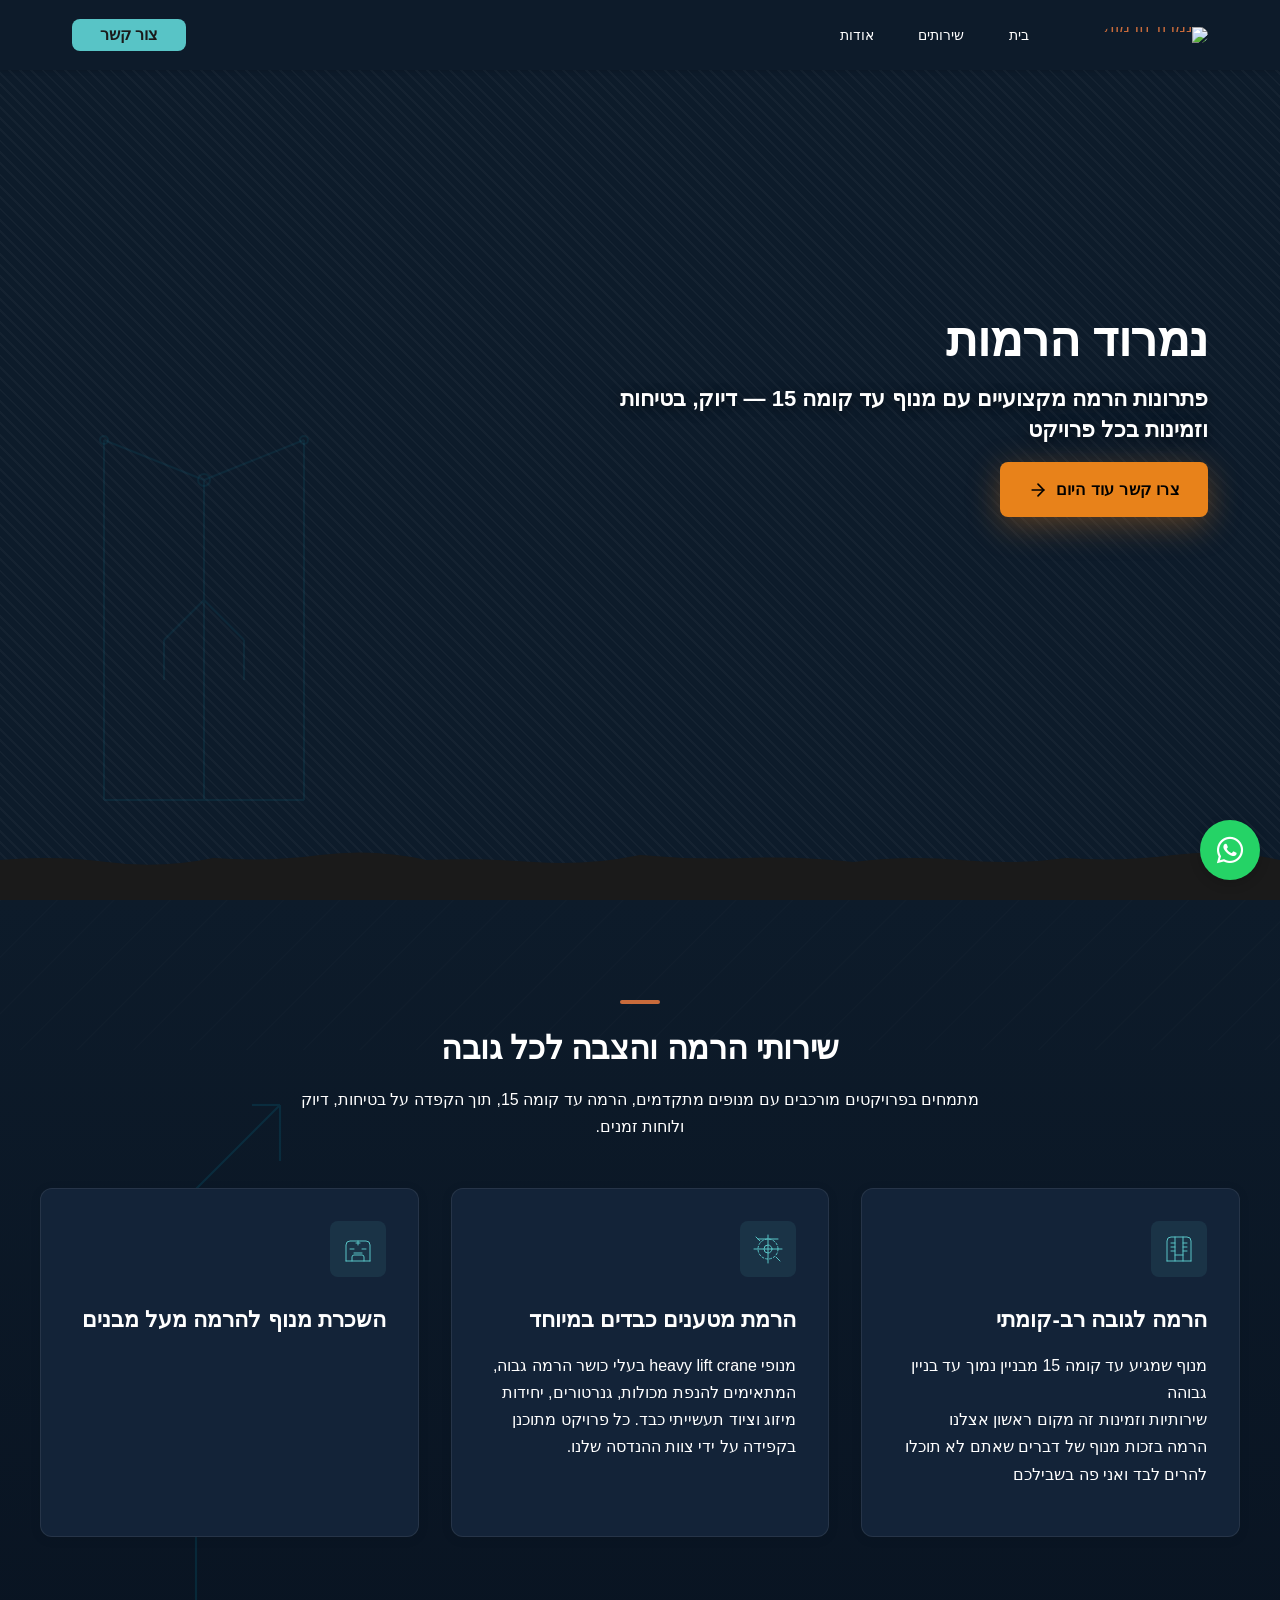
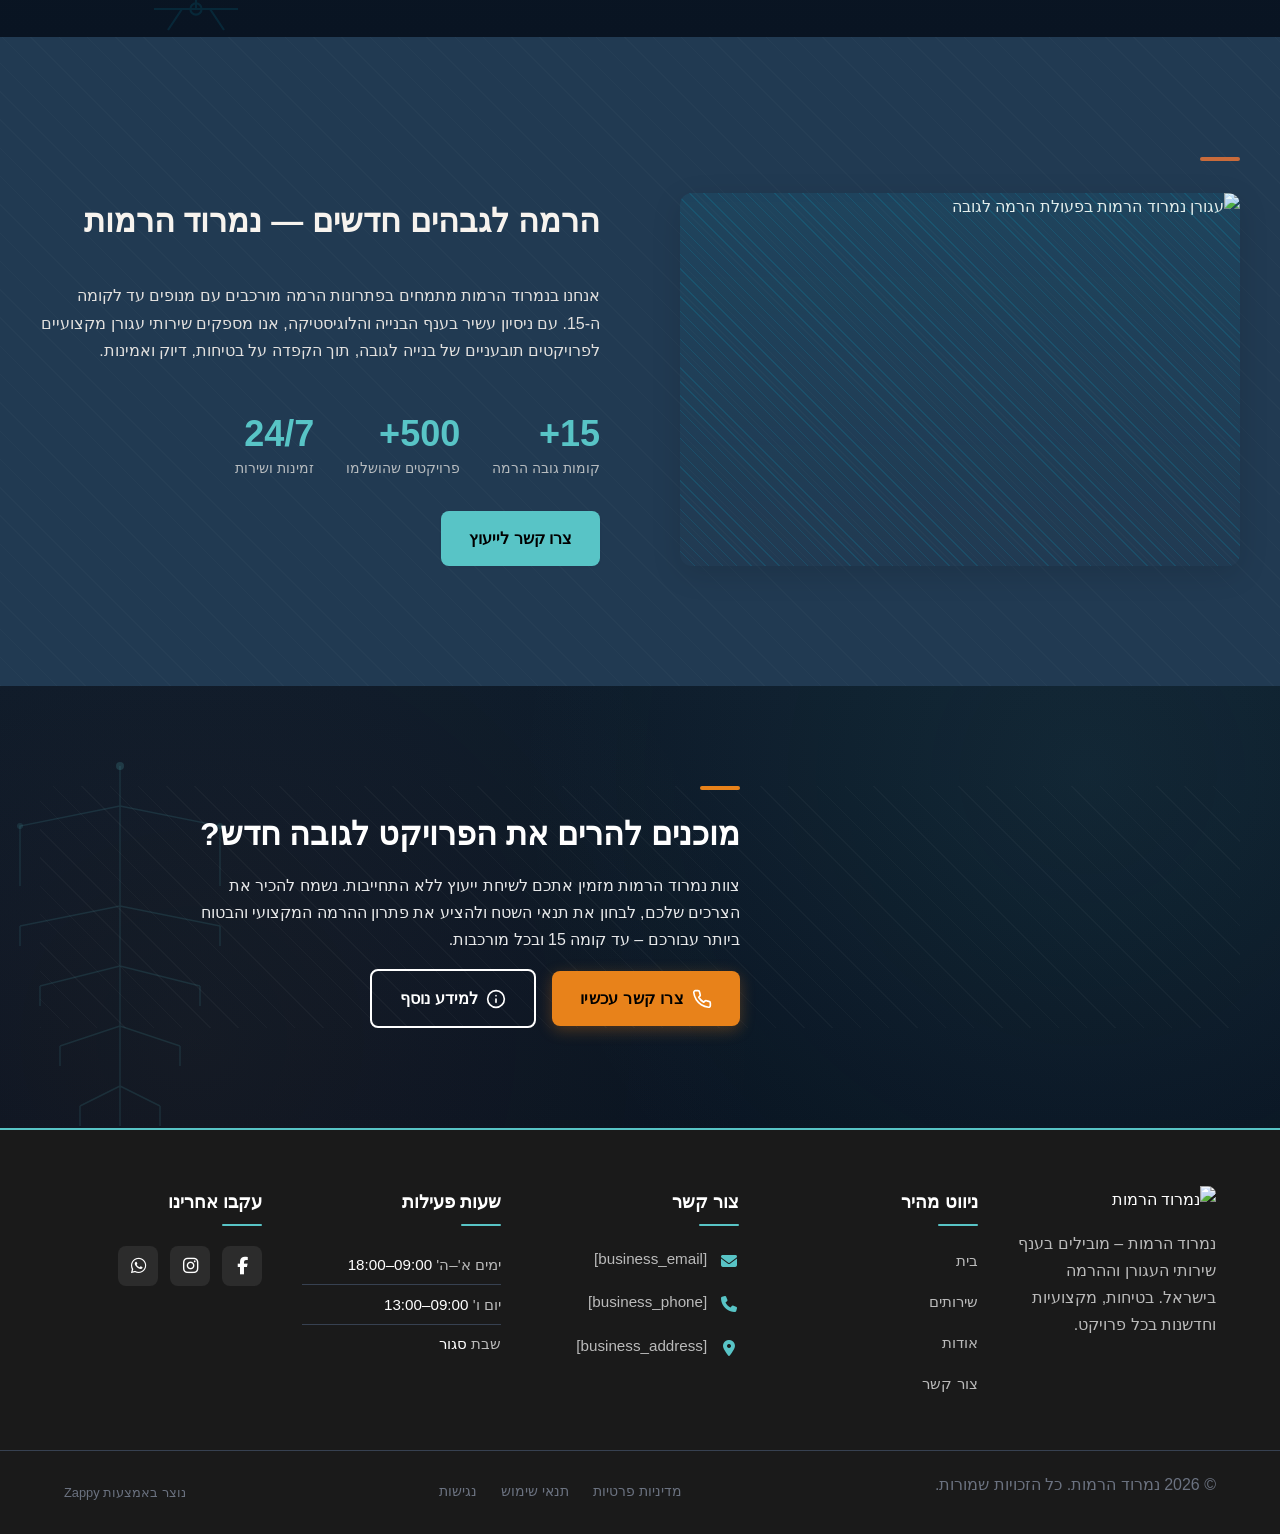
==== commit 91e74a8a: "Incremental sync: 1 page(s) — delete_element" ====
--- a/public/index.html
+++ b/public/index.html
@@ -1 +1 @@
-<!doctype html><html dir="rtl" lang="he"><head><meta charset="UTF-8"><meta content="width=device-width,initial-scale=1" name="viewport"><meta content="index, follow" name="robots"><title>הרמה כבדה עד הקומה ה-15? נמרוד הרמות כאן — נמרוד הרמות</title><meta content="מחפשים שירותי מנוף אמינים להרמה כבדה עד הקומה ה-15? נמרוד הרמות מתמחים בהרמות מורכבות לעסקים ולאתרי בנייה. קבלו הצעת מחיר משתלמת עוד היום!" name="description"><meta content="הרמת מנוף קרוב אליי, מנוף הרמה כבדה, שירותי מנוף, הרמה לגובה, נמרוד הרמות" name="keywords"><link href="/assets/favicon.ico" rel="icon" type="image/x-icon"><link href="/assets/favicon-16x16.png" rel="icon" type="image/png" sizes="16x16"><link href="/assets/favicon-32x32.png" rel="icon" type="image/png" sizes="32x32"><link href="/assets/favicon-48x48.png" rel="icon" type="image/png" sizes="48x48"><link href="/assets/favicon-192x192.png" rel="icon" type="image/png" sizes="192x192"><link href="/assets/favicon-512x512.png" rel="icon" type="image/png" sizes="512x512"><link href="/assets/apple-touch-icon.png" rel="apple-touch-icon"><script>!function(){"use strict";var t="96836c43-5e5d-4270-aa00-2698d25f0471",e="https://api.zappy5.com/api/analytics/track",a=18e5,n=2592e6,o=!0,i=!0,r=!0;var s=function(){var e="zappy_visitor_"+t,a=null;try{if(a=localStorage.getItem(e)){var o=JSON.parse(a),i=Date.now();if(i-o.created<n)return o.lastSeen=i,localStorage.setItem(e,JSON.stringify(o)),o.id}}catch(t){console.warn("Zappy Analytics: LocalStorage not available")}var r="zv_"+Date.now()+"_"+Math.random().toString(36).substr(2,9);try{localStorage.setItem(e,JSON.stringify({id:r,created:Date.now(),lastSeen:Date.now()}))}catch(t){}return r}(),c=function(){var e="zappy_session_"+t,n=null;try{if(n=sessionStorage.getItem(e)){var o=JSON.parse(n),i=Date.now();if(i-o.timestamp<a)return o.timestamp=i,sessionStorage.setItem(e,JSON.stringify(o)),o.id}}catch(t){console.warn("Zappy Analytics: SessionStorage not available")}var r="zs_"+Date.now()+"_"+Math.random().toString(36).substr(2,9);try{sessionStorage.setItem(e,JSON.stringify({id:r,timestamp:Date.now()}))}catch(t){}return r}();function l(a,n){n=n||{};var o={website_id:t,event_type:a,page_path:window.location.pathname,referrer:document.referrer||"direct",visitor_id:s,session_id:c,metadata:n};if(navigator.sendBeacon){var i=new Blob([JSON.stringify(o)],{type:"application/json"});navigator.sendBeacon(e,i)}else fetch(e,{method:"POST",headers:{"Content-Type":"application/json"},body:JSON.stringify(o),keepalive:!0}).catch(function(t){console.warn("Zappy Analytics: Failed to track event",t)})}o&&l("pageview",{title:document.title,url:window.location.href}),i&&document.addEventListener("click",function(t){var e=t.target;if("BUTTON"===e.tagName||e.closest("button")){var a="BUTTON"===e.tagName?e:e.closest("button");l("click",{element:"button",text:a.textContent.trim().substring(0,100),id:a.id||null,class:a.className||null})}else if("A"===e.tagName||e.closest("a")){var n="A"===e.tagName?e:e.closest("a");l("navigation",{element:"link",text:n.textContent.trim().substring(0,100),href:n.href,external:n.hostname!==window.location.hostname})}},!0),r&&document.addEventListener("submit",function(t){var e=t.target;l("form_submit",{form_id:e.id||null,form_name:e.name||null,form_action:e.action||null,form_method:e.method||"GET"})},!0);var d=Date.now();window.addEventListener("beforeunload",function(){l("page_unload",{time_on_page:Math.floor((Date.now()-d)/1e3),page_path:window.location.pathname})}),window.zappyAnalytics={track:l,getVisitorId:function(){return s},getSessionId:function(){return c}}}()</script><meta content="הרמה כבדה עד הקומה ה-15? נמרוד הרמות כאן — נמרוד הרמות" property="og:title"><meta content="מחפשים שירותי מנוף אמינים להרמה כבדה עד הקומה ה-15? נמרוד הרמות מתמחים בהרמות מורכבות לעסקים ולאתרי בנייה. קבלו הצעת מחיר משתלמת עוד היום!" property="og:description"><meta content="summary_large_image" name="twitter:card"><meta content="הרמה כבדה עד הקומה ה-15? נמרוד הרמות כאן — נמרוד הרמות" name="twitter:title"><meta content="מחפשים שירותי מנוף אמינים להרמה כבדה עד הקומה ה-15? נמרוד הרמות מתמחים בהרמות מורכבות לעסקים ולאתרי בנייה. קבלו הצעת מחיר משתלמת עוד היום!" name="twitter:description"><meta content="website" property="og:type"><meta content="he_IL" property="og:locale"><link href="https://cdnjs.cloudflare.com/ajax/libs/font-awesome/6.4.0/css/all.min.css" rel="stylesheet"><style>.skip-link{position:absolute;top:0;left:0;transform:translateY(-200%);padding:12px 18px;background:var(--bg-dark,#1a1a1a);color:var(--text-light,#fff);font-weight:600;border-radius:0 0 8px 0;z-index:10000}.skip-link:focus{transform:none;outline:2px solid var(--ring,#fff);outline-offset:2px}:focus-visible{outline:2px solid var(--ring,currentColor);outline-offset:3px}</style><link href="/assets/favicon.ico" rel="icon" type="image/x-icon"><link href="/assets/favicon-16x16.png" rel="icon" type="image/png" sizes="16x16"><link href="/assets/favicon-32x32.png" rel="icon" type="image/png" sizes="32x32"><link href="/assets/favicon-48x48.png" rel="icon" type="image/png" sizes="48x48"><link href="/assets/favicon-192x192.png" rel="icon" type="image/png" sizes="192x192"><link href="/assets/favicon-512x512.png" rel="icon" type="image/png" sizes="512x512"><link href="/assets/apple-touch-icon.png" rel="apple-touch-icon"><link href="https://cdn.jsdelivr.net/npm/vanilla-cookieconsent@3/dist/cookieconsent.css" rel="stylesheet"><script src="https://cdn.jsdelivr.net/npm/vanilla-cookieconsent@3/dist/cookieconsent.umd.js"></script><script src="https://cdn.jsdelivr.net/gh/mickidum/acc_toolbar/acctoolbar/acctoolbar.min.js"></script><link href="/styles.css" rel="stylesheet"><script>window.ZAPPY_WEBSITE_ID="96836c43-5e5d-4270-aa00-2698d25f0471",window.ZAPPY_API_BASE="https://api.zappy5.com"</script><style id="zappy-dropdown-submenu-styles">#navMenu li:has(.sub-menu),.nav-menu li:has(.sub-menu),.navbar li:has(.sub-menu),nav li:has(.sub-menu){position:relative}#navMenu .sub-menu,.nav-menu .sub-menu,.navbar .sub-menu,nav .sub-menu{display:block!important;position:absolute!important;top:100%;left:0;min-width:220px;background:#fff;border-radius:8px;box-shadow:0 8px 25px rgba(0,0,0,.15);padding:8px 0;opacity:0;visibility:hidden;transform:translateY(10px);transition:all .3s ease;z-index:1000;list-style:none;pointer-events:none}#navMenu li:hover>.sub-menu,.nav-menu li:hover>.sub-menu,.navbar li:hover>.sub-menu,nav li:hover>.sub-menu{opacity:1!important;visibility:visible!important;transform:translateY(0)!important;pointer-events:auto!important}.sub-menu li{list-style:none;margin:0;padding:0}.sub-menu a{display:block!important;padding:10px 16px!important;color:var(--text-dark,#333)!important;font-weight:500;text-decoration:none;white-space:nowrap;transition:background-color .2s}.sub-menu .zappy-nav-child>a{padding-left:28px!important;font-size:.9em!important;opacity:.85!important}[dir=rtl] .sub-menu .zappy-nav-child>a,html[lang=ar] .sub-menu .zappy-nav-child>a,html[lang=he] .sub-menu .zappy-nav-child>a{padding-left:10px!important;padding-right:28px!important}.sub-menu .zappy-nav-parent>a{font-weight:600!important}.sub-menu a:hover{background-color:#f5f5f5}[dir=rtl] .nav-menu .sub-menu,[dir=rtl] .navbar .sub-menu,[dir=rtl] nav .sub-menu,html[lang=ar] .nav-menu .sub-menu,html[lang=ar] .navbar .sub-menu,html[lang=ar] nav .sub-menu,html[lang=he] .nav-menu .sub-menu,html[lang=he] .navbar .sub-menu,html[lang=he] nav .sub-menu{left:auto!important;right:0!important}.sub-menu:empty,.sub-menu:not(:has(li)):not(:has(> a)),.sub-menu:not(:has(li:not(.zappy-hidden-menu-item))):not(:has(> a)){display:none!important;opacity:0!important;visibility:hidden!important;pointer-events:none!important}li:has(.menu-group-title):hover>.sub-menu{opacity:1!important;visibility:visible!important;transform:translateY(0)!important;pointer-events:auto!important}#navMenu>li>.menu-group-title,.nav-menu>li>.menu-group-title{display:inline-block;padding:.5rem 1rem;cursor:default;user-select:none}@media (max-width:768px){#navMenu .sub-menu,.nav-menu .sub-menu,.navbar .sub-menu,nav .sub-menu{position:static!important;transform:none!important;box-shadow:none!important;background:0 0!important;max-height:0;overflow:hidden;opacity:0;visibility:hidden;transition:max-height .3s ease,opacity .3s ease;padding:0!important;border-radius:0!important}#navMenu .sub-menu.mobile-expanded,.nav-menu .sub-menu.mobile-expanded,.navbar .sub-menu.mobile-expanded{max-height:none!important;overflow-y:visible!important;opacity:1!important;visibility:visible!important;padding:8px 0 8px 16px!important}[dir=rtl] .sub-menu.mobile-expanded,html[lang=he] .sub-menu.mobile-expanded{padding:8px 16px 8px 0!important}#navMenu li:hover>.sub-menu,.nav-menu li:hover>.sub-menu,.navbar li:hover>.sub-menu,nav li:hover>.sub-menu{opacity:0;visibility:hidden;pointer-events:none}#navMenu li>.sub-menu.mobile-expanded,.nav-menu li>.sub-menu.mobile-expanded,.navbar li>.sub-menu.mobile-expanded,nav li>.sub-menu.mobile-expanded{opacity:1!important;visibility:visible!important;pointer-events:auto!important}#navMenu li:has(.sub-menu),.nav-menu li:has(.sub-menu),.navbar li:has(.sub-menu),nav li:has(.sub-menu){display:flex!important;flex-wrap:wrap!important;align-items:center!important;position:relative!important;min-height:44px!important}#navMenu li:has(.sub-menu)>a,.nav-menu li:has(.sub-menu)>a,.navbar li:has(.sub-menu)>a,nav li:has(.sub-menu)>a{flex:1!important;min-width:0!important}#navMenu li:has(.sub-menu)>.menu-group-title,.nav-menu li:has(.sub-menu)>.menu-group-title,.navbar li:has(.sub-menu)>.menu-group-title,nav li:has(.sub-menu)>.menu-group-title{flex:1!important;min-width:0!important;padding:0!important;line-height:inherit!important}#navMenu li:has(.sub-menu)>.sub-menu,.nav-menu li:has(.sub-menu)>.sub-menu,.navbar li:has(.sub-menu)>.sub-menu,nav li:has(.sub-menu)>.sub-menu{flex-basis:100%!important;width:100%!important}#navMenu li:has(.sub-menu)>a [class*=arrow],#navMenu li:has(.sub-menu)>a [class*=chevron],.nav-menu li:has(.sub-menu)>a .fa-angle-down,.nav-menu li:has(.sub-menu)>a .fa-chevron-down,.nav-menu li:has(.sub-menu)>a [class*=arrow],.nav-menu li:has(.sub-menu)>a [class*=chevron],nav li:has(.sub-menu)>a [class*=arrow],nav li:has(.sub-menu)>a [class*=chevron]{display:none!important;visibility:hidden!important}.mobile-submenu-toggle{display:flex!important;align-items:center!important;justify-content:center!important;width:44px!important;height:auto!important;background:0 0!important;border:none!important;cursor:pointer!important;color:var(--text-light)!important;position:static!important;flex-shrink:0!important;align-self:stretch!important;z-index:2!important;padding:0!important;margin:0!important}.mobile-submenu-toggle::after{content:''!important;width:0!important;height:0!important;border-left:6px solid transparent!important;border-right:6px solid transparent!important;border-top:7px solid currentColor!important;transition:transform .3s ease!important}.mobile-submenu-toggle.expanded::after{transform:rotate(180deg)!important}.sub-menu a{padding:10px 0!important;display:block!important;color:var(--text-light)!important;white-space:normal!important}.sub-menu .zappy-nav-child>a{padding-left:28px!important;font-size:.9em!important;opacity:.85!important}[dir=rtl] .sub-menu .zappy-nav-child>a,html[lang=ar] .sub-menu .zappy-nav-child>a,html[lang=he] .sub-menu .zappy-nav-child>a{padding-left:0!important;padding-right:28px!important}.sub-menu .zappy-nav-parent>a{font-weight:600!important}#navMenu.active,.nav-menu.active{max-width:100vw!important;overflow-x:hidden!important;box-sizing:border-box!important}.navbar .sub-menu li a,.zappy-products-dropdown .sub-menu a,nav.navbar .sub-menu li a{color:var(--text-light)!important}}@media (min-width:769px){.mobile-submenu-toggle{display:none!important}}</style><style id="zappy-widget-visibility">html[dir=rtl] .whatsapp-float{right:20px!important;left:auto!important}html:not([dir]) .whatsapp-float,html[dir=ltr] .whatsapp-float{left:20px!important;right:auto!important}html[dir=rtl] #mic-access-tool-general-button,html[dir=rtl] #mic-init-access-tool #mic-access-tool-general-button,html[dir=rtl] #mic-init-access-tool .mic-access-tool-general-button,html[dir=rtl] ._access-icon,html[dir=rtl] .mic-access-tool-general-button{left:20px!important;right:auto!important}html:not([dir]) #mic-access-tool-general-button,html:not([dir]) #mic-init-access-tool #mic-access-tool-general-button,html:not([dir]) #mic-init-access-tool .mic-access-tool-general-button,html:not([dir]) ._access-icon,html:not([dir]) .mic-access-tool-general-button,html[dir=ltr] #mic-access-tool-general-button,html[dir=ltr] #mic-init-access-tool #mic-access-tool-general-button,html[dir=ltr] #mic-init-access-tool .mic-access-tool-general-button,html[dir=ltr] ._access-icon,html[dir=ltr] .mic-access-tool-general-button{right:20px!important;left:auto!important}@media (max-width:768px){.whatsapp-float{display:flex!important}}@media (min-width:769px){.whatsapp-float{display:flex!important}}@media (max-width:768px){#mic-access-tool-general-button,#mic-init-access-tool #mic-access-tool-general-button,#mic-init-access-tool .mic-access-tool-general-button,._access-icon,.mic-access-tool-general-button{display:flex!important;visibility:visible!important;opacity:1!important;pointer-events:auto!important}#mic-access-tool-box.opened-mic-access-tool,#mic-init-access-tool #mic-access-tool-box.opened-mic-access-tool,.mic-access-tool-box.opened-mic-access-tool{visibility:visible!important;opacity:1!important;pointer-events:auto!important}}@media (min-width:769px){#mic-access-tool-general-button,#mic-init-access-tool #mic-access-tool-general-button,#mic-init-access-tool .mic-access-tool-general-button,._access-icon,.mic-access-tool-general-button{display:flex!important;visibility:visible!important;opacity:1!important;pointer-events:auto!important}#mic-access-tool-box.opened-mic-access-tool,#mic-init-access-tool #mic-access-tool-box.opened-mic-access-tool,.mic-access-tool-box.opened-mic-access-tool{visibility:visible!important;opacity:1!important;pointer-events:auto!important}}</style></head><body><a href="#main" class="skip-link">דלג לתוכן הראשי</a><nav class="navbar" dir="rtl"><button aria-label="Menu" class="mobile-toggle" id="mobileToggle"><svg viewBox="0 0 24 24" fill="none" height="24" width="24" class="hamburger-icon"><path d="M3 12h18M3 6h18M3 18h18" stroke="currentColor" stroke-width="2" stroke-linecap="round"></path></svg> <svg viewBox="0 0 24 24" fill="none" height="24" width="24" class="close-icon" style="display:none"><path d="M18 6L6 18M6 6l12 12" stroke="currentColor" stroke-width="2" stroke-linecap="round"></path></svg></button> <button aria-label="Call" class="phone-header-btn" data-phone="[business_phone]"><svg viewBox="0 0 24 24" fill="currentColor" height="20" width="20"><path d="M22 16.92v3a2 2 0 0 1-2.18 2 19.79 19.79 0 0 1-8.63-3.07 19.5 19.5 0 0 1-6-6 19.79 19.79 0 0 1-3.07-8.67A2 2 0 0 1 4.11 2h3a2 2 0 0 1 2 1.72 12.84 12.84 0 0 0 .7 2.81 2 2 0 0 1-.45 2.11L8.09 9.91a16 16 0 0 0 6 6l1.27-1.27a2 2 0 0 1 2.11-.45 12.84 12.84 0 0 0 2.81.7A2 2 0 0 1 22 16.92z"></path></svg></button><div class="nav-container"><div class="nav-right-group"><div class="nav-brand"><a href="/" class="logo-link"><img alt="נמרוד הרמות" src="/assets/site-----image-1.webp" class="logo"></a></div><ul class="nav-menu" id="navMenu"><li><a href="/">בית</a></li><li><a href="/services">שירותים</a></li><li><a href="/about">אודות</a></li></ul></div><div class="nav-cta-container"><a href="/contact" class="nav-cta-btn">צור קשר</a></div></div></nav><script>window.addEventListener("load",function(){const e=document.querySelector(".navbar, nav, header");if(!e)return void console.log("[Navbar] Navbar element not found");let t=document.getElementById("mobileToggle")||document.querySelector(".mobile-toggle")||document.querySelector(".hamburger")||document.querySelector(".hamburger-menu")||document.querySelector(".menu-toggle")||document.querySelector(".burger-menu")||document.querySelector('[aria-label="Menu"]')||document.querySelector('[aria-label="תפריט"]');const n=document.querySelector(".phone-header-btn"),o=window.getComputedStyle(e);let r=o.backgroundColor;if(console.log("[Navbar] Initial navbar background:",r),"transparent"===r||"rgba(0, 0, 0, 0)"===r||r.startsWith("rgba")&&r.includes(", 0)")){const e=o.backgroundImage;if(e&&"none"!==e)console.log("[Navbar] Navbar has background image/gradient, using dark text"),r="rgb(240, 240, 240)";else{const e=window.getComputedStyle(document.body).backgroundColor;console.log("[Navbar] Navbar transparent, using body background:",e),r=e}}const a=r.match(/\d+/g);if(a&&a.length>=3){const e=(.299*parseInt(a[0])+.587*parseInt(a[1])+.114*parseInt(a[2]))/255;console.log("[Navbar] Mobile button colors preserved from Claude CSS (luminance:",e.toFixed(2)+")");const o=document.createElement("style");o.id="zappy-mobile-nav-fix";document.documentElement.lang;document.documentElement.dir,o.textContent='\n        /* Hide mobile buttons on desktop, show only on mobile */\n        @media (min-width: 769px) {\n          .mobile-toggle,\n          .phone-header-btn {\n            display: none !important;\n          }\n        }\n        \n        /* Show and position mobile buttons correctly on mobile */\n        @media (max-width: 768px) {\n          .navbar,\n          nav.navbar {\n            min-height: 70px !important;\n          }\n\n          .mobile-toggle,\n          .phone-header-btn {\n            position: absolute !important;\n            top: 0 !important;\n            bottom: 0 !important;\n            margin-top: auto !important;\n            margin-bottom: auto !important;\n            transform: none !important;\n            z-index: 1001 !important;\n            display: flex !important;\n            align-items: center !important;\n            justify-content: center !important;\n            width: 36px !important;\n            height: 36px !important;\n            border-radius: 50% !important;\n            border: none !important;\n            cursor: pointer !important;\n            padding: 6px !important;\n            background: none !important;\n            color: var(--nav-text, var(--text-light)) !important;\n            touch-action: manipulation !important;\n            -webkit-tap-highlight-color: transparent !important;\n          }\n\n          html[data-zappy-site-type="ecommerce"] .phone-header-btn,\n          body[data-zappy-site-type="ecommerce"] .phone-header-btn,\n          html[data-zappy-site-type="ecommerce"] header .phone-header-btn,\n          html[data-zappy-site-type="ecommerce"] nav .phone-header-btn {\n            display: none !important;\n            visibility: hidden !important;\n            width: 0 !important;\n            height: 0 !important;\n            min-width: 0 !important;\n            overflow: hidden !important;\n          }\n          \n          /* LTR positioning (default): hamburger LEFT, phone RIGHT */\n          html:not([dir="rtl"]):not([lang="he"]):not([lang="ar"]) .mobile-toggle,\n          html[dir="ltr"] .mobile-toggle {\n            left: 12px !important;\n            right: auto !important;\n          }\n          html:not([dir="rtl"]):not([lang="he"]):not([lang="ar"]) .phone-header-btn,\n          html[dir="ltr"] .phone-header-btn {\n            right: 12px !important;\n            left: auto !important;\n          }\n          \n          /* RTL positioning: hamburger RIGHT, phone LEFT */\n          html[dir="rtl"] .mobile-toggle,\n          html[lang="he"] .mobile-toggle,\n          html[lang="ar"] .mobile-toggle {\n            right: 12px !important;\n            left: auto !important;\n          }\n          html[dir="rtl"] .phone-header-btn,\n          html[lang="he"] .phone-header-btn,\n          html[lang="ar"] .phone-header-btn {\n            left: 12px !important;\n            right: auto !important;\n          }\n          \n          /* CRITICAL: Ensure nav-container has min-height on mobile */\n          /* All children are positioned absolutely/fixed on mobile, so height:auto collapses to 0 */\n          .nav-container {\n            min-height: 70px !important;\n            position: relative !important;\n          }\n          \n          /* Ensure SVG icons are properly sized and inherit color */\n          .mobile-toggle svg,\n          .phone-header-btn svg {\n            width: 24px !important;\n            height: 24px !important;\n            /* Don\'t force display - let JavaScript control hamburger/close toggle */\n          }\n          \n          /* Reset nav-cta-container on mobile - remove desktop box-shadow/padding */\n          /* that creates a visible ghost box when CTA button is hidden */\n          .nav-cta-container {\n            box-shadow: none !important;\n            padding: 0 !important;\n          }\n          \n          /* Hide nav-cta-container entirely on mobile when there\'s no lang-switcher */\n          /* (only the CTA button is inside, and it\'s hidden on mobile) */\n          .nav-cta-container:not(:has(.lang-switcher)) {\n            display: none !important;\n          }\n          \n          /* CRITICAL: Prevent hero image fade gradient from bleeding over headline text */\n          /* The .image-fade-gradient has bottom: -30px (extends below parent) */\n          /* On mobile stacked layout, this overlaps the h1 text below the image */\n          .hero-image-column {\n            overflow: hidden !important;\n          }\n          .image-fade-gradient {\n            bottom: 0 !important;\n          }\n          \n          /* Hide desktop language switcher on mobile - hamburger menu handles it */\n          /* High specificity to override stored CSS */\n          .lang-switcher,\n          .nav-cta-container .lang-switcher,\n          .nav-container .lang-switcher,\n          .navbar .lang-switcher,\n          .navbar .nav-cta-container .lang-switcher {\n            display: none !important;\n          }\n        }\n      ';const r=document.getElementById("zappy-mobile-nav-fix");r&&r.remove(),document.head.appendChild(o),console.log("[Navbar] Critical CSS injected for mobile nav positioning");const i=window.innerWidth<=768;if(t){const e=t.querySelector(".hamburger-icon"),n=t.querySelector(".close-icon");e&&(e.style.setProperty("width","24px","important"),e.style.setProperty("height","24px","important"),e.style.setProperty("display","block","important")),n&&(n.style.setProperty("width","24px","important"),n.style.setProperty("height","24px","important"),n.style.setProperty("display","none","important")),i?(t.style.setProperty("position","absolute","important"),t.style.setProperty("top","0","important"),t.style.setProperty("bottom","0","important"),t.style.setProperty("margin-top","auto","important"),t.style.setProperty("margin-bottom","auto","important"),t.style.setProperty("transform","none","important"),t.style.setProperty("z-index","1001","important"),t.style.removeProperty("left"),t.style.removeProperty("right"),console.log("[Navbar] Mobile toggle positioning applied (mobile viewport)")):(t.style.removeProperty("position"),t.style.removeProperty("top"),t.style.removeProperty("transform"),t.style.removeProperty("z-index"),t.style.removeProperty("left"),t.style.removeProperty("right"),console.log("[Navbar] Desktop viewport - cleared mobile toggle inline positioning"))}if(n){const e=n.querySelector("svg");e&&(e.style.width="24px",e.style.height="24px",e.setAttribute("width","24"),e.setAttribute("height","24")),i?(n.style.setProperty("position","absolute","important"),n.style.setProperty("top","0","important"),n.style.setProperty("bottom","0","important"),n.style.setProperty("margin-top","auto","important"),n.style.setProperty("margin-bottom","auto","important"),n.style.setProperty("transform","none","important"),n.style.setProperty("z-index","1001","important"),n.style.removeProperty("left"),n.style.removeProperty("right"),console.log("[Navbar] Phone button positioning applied (mobile viewport)")):(n.style.removeProperty("position"),n.style.removeProperty("top"),n.style.removeProperty("transform"),n.style.removeProperty("z-index"),n.style.removeProperty("left"),n.style.removeProperty("right"),console.log("[Navbar] Desktop viewport - cleared phone button inline positioning"))}}else console.log("[Navbar] Could not parse background color:",r);t=document.getElementById("mobileToggle")||document.querySelector(".mobile-toggle")||document.querySelector(".hamburger")||document.querySelector(".hamburger-menu")||document.querySelector(".menu-toggle")||document.querySelector(".burger-menu")||document.querySelector('[aria-label="Menu"]')||document.querySelector('[aria-label="תפריט"]');const i=document.getElementById("navMenu")||document.querySelector(".nav-menu")||document.querySelector(".nav-links")||document.querySelector("nav ul:not(.submenu)");if(!t||!i)return void console.log("[Navbar] Mobile toggle or menu not found:",{toggle:!!t,menu:!!i});i.id||(i.id="navMenu"),console.log("[Navbar] Initializing mobile menu...");const l=t.cloneNode(!0);t.parentNode.replaceChild(l,t);var s=0;function p(e){var t=Date.now();t-s<300||(s=t,function(e){e.preventDefault(),e.stopPropagation();const t=l.querySelector(".hamburger-icon"),n=l.querySelector(".close-icon");i.classList.contains("active")?(i.classList.remove("active"),t&&t.style.setProperty("display","block","important"),n&&n.style.setProperty("display","none","important"),document.body.style.overflow="",console.log("[Navbar] Menu closed")):(i.classList.add("active"),t&&t.style.setProperty("display","none","important"),n&&n.style.setProperty("display","block","important"),document.body.style.overflow="hidden",console.log("[Navbar] Menu opened"))}(e))}l.addEventListener("click",p),l.addEventListener("touchend",p),i.querySelectorAll("a").forEach(function(e){e.addEventListener("click",function(){if("#"===this.getAttribute("href"))return;const e=l.querySelector(".hamburger-icon"),t=l.querySelector(".close-icon");i.classList.remove("active"),e&&e.style.setProperty("display","block","important"),t&&t.style.setProperty("display","none","important"),document.body.style.overflow="",console.log("[Navbar] Menu closed (link clicked)")})});var m=i.querySelectorAll(".dropdown-toggle");m.forEach(function(e){e.addEventListener("click",function(e){e.preventDefault(),e.stopPropagation();var t=this.closest(".nav-dropdown");t&&(t.parentNode.querySelectorAll(".nav-dropdown.open").forEach(function(e){e!==t&&e.classList.remove("open")}),t.classList.toggle("open"),console.log("[Navbar] Dropdown toggled:",t.classList.contains("open")?"open":"closed"))})}),document.addEventListener("click",function(e){e.target.closest(".nav-dropdown")||document.querySelectorAll(".nav-dropdown.open").forEach(function(e){e.classList.remove("open")})}),console.log("[Navbar] Dropdown handlers initialized for "+m.length+" dropdowns"),n&&n.addEventListener("click",function(){const e=document.querySelectorAll('a[href^="tel:"]'),t=e.length>0?e[0].getAttribute("href").replace("tel:",""):"[business_phone]";window.location.href="tel:"+t,console.log("[Navbar] Phone button clicked")}),console.log("[Navbar] Mobile menu initialized successfully")})</script><main id="main"><section class="index-hero-section" data-band-index="0" data-layout-spec="בית-hero" dir="rtl" data-hero-type="side-by-side"><img alt="מנוף נמרוד הרמות מרים ציוד כבד באתר בנייה" src="/assets/site-index-hero-image-1.webp" class="hero-bg-image" data-context="Dramatic wide-angle photograph of a tower crane at golden hour on a construction site in Tel Aviv, lifting heavy steel beams against a moody sky, with city skyline silhouette in the background, cinematic lighting, industrial atmosphere, depth of field, 4K quality." data-placeholder="index-hero-image-1" fetchpriority="high" height="600" loading="eager" width="1200"><div class="hero-scrim" aria-hidden="true"></div><div class="hero-crane-wireframe" aria-hidden="true"><svg viewBox="0 0 280 400" xmlns="http://www.w3.org/2000/svg" data-no-icon-edit="true"><path d="M140,380 L140,60 M140,60 L40,20 M140,60 L240,20 M140,380 L40,380 M140,380 L240,380 M40,20 L40,380 M240,20 L240,380 M140,180 L100,220 M140,180 L180,220 M100,220 L100,260 M180,220 L180,260" stroke="#00B4D8" stroke-width="2" fill="none" opacity="0.12"></path><circle cx="140" cy="60" r="6" fill="none" opacity="0.12" stroke="#00B4D8" stroke-width="2"></circle><circle cx="40" cy="20" r="4" fill="none" opacity="0.12" stroke="#00B4D8" stroke-width="2"></circle><circle cx="240" cy="20" r="4" fill="none" opacity="0.12" stroke="#00B4D8" stroke-width="2"></circle></svg></div><div class="hero-grid-pattern" aria-hidden="true"></div><div class="hero-overlay-group"><div class="hero-content-container"><h1 class="hero-headline">נמרוד הרמות</h1><h3 class="hero-subtitle">פתרונות הרמה מקצועיים עם מנוף עד קומה 15 — דיוק, בטיחות וזמינות בכל פרויקט</h3><a href="#contact" class="btn-primary hero-cta"><span>צרו קשר עוד היום</span> <svg viewBox="0 0 24 24" fill="none" stroke="currentColor" stroke-width="2" data-element-type="icon" data-icon-type="svg" stroke-linecap="round" stroke-linejoin="round" xmlns="http://www.w3.org/2000/svg" height="20" width="20"><line x1="5" x2="19" y1="12" y2="12"></line><polyline points="12 5 19 12 12 19"></polyline></svg></a></div></div><div class="hero-divider-wrapper" aria-hidden="true"><svg viewBox="0 0 1200 80" xmlns="http://www.w3.org/2000/svg" data-no-icon-edit="true" preserveAspectRatio="none"><path d="M0,80 L0,40 Q50,35 100,42 T200,38 Q250,42 300,35 T400,40 Q450,38 500,42 T600,35 Q650,40 700,38 T800,42 Q850,35 900,40 T1000,38 Q1050,42 1100,35 T1200,40 L1200,80 Z" fill="var(--bg-dark)"></path></svg></div></section><section class="index-features-section" data-band-index="1" data-layout-spec="בית-features" dir="rtl" id="index-features-section"><div class="index-features-section__container"><div class="index-features-section__header"><div class="index-features-section__accent-bar" aria-hidden="true"></div><h2 class="index-features-section__title">שירותי הרמה והצבה לכל גובה</h2><p class="index-features-section__subtitle" style="color:rgb(255, 255, 255) !important">מתמחים בפרויקטים מורכבים עם מנופים מתקדמים, הרמה עד קומה 15, תוך הקפדה על בטיחות, דיוק ולוחות זמנים.</p></div><div class="index-features-section__grid"><article class="index-features-section__card" data-grid-item-index="0"><div class="index-features-section__card-icon"><svg viewBox="0 0 64 64" fill="none" stroke="currentColor" stroke-width="2" data-element-type="icon" data-icon-type="svg" stroke-linecap="round" stroke-linejoin="round" xmlns="http://www.w3.org/2000/svg"><path d="M8 56V16a8 8 0 0 1 8-8h32a8 8 0 0 1 8 8v40"></path><path d="M8 56h48"></path><path d="M24 8v48"></path><path d="M40 8v48"></path><path d="M16 20h8"></path><path d="M16 28h8"></path><path d="M16 36h8"></path><path d="M40 20h8"></path><path d="M40 28h8"></path><path d="M40 36h8"></path><path d="M24 44h16"></path></svg></div><h3 class="index-features-section__card-title">הרמה לגובה רב-קומתי</h3><p class="index-features-section__card-text" style="color:rgb(255, 255, 255) !important">מנוף שמגיע עד קומה 15 מבניין נמוך עד בניין גבוהה&nbsp;<br>שירותיות וזמינות זה מקום ראשון אצלנו<br>הרמה בזכות מנוף של דברים שאתם לא תוכלו להרים לבד ואני פה בשבילכם&nbsp;</p></article><article class="index-features-section__card" data-grid-item-index="1"><div class="index-features-section__card-icon"><svg viewBox="0 0 64 64" fill="none" stroke="currentColor" stroke-width="2" data-element-type="icon" data-icon-type="svg" stroke-linecap="round" stroke-linejoin="round" xmlns="http://www.w3.org/2000/svg"><path d="M32 4v56"></path><path d="M12 12h40"></path><path d="M4 32h56"></path><circle cx="32" cy="32" r="8"></circle><circle cx="32" cy="32" r="20" stroke-dasharray="4 4"></circle><path d="M8 8l8 8"></path><path d="M48 48l8 8"></path></svg></div><h3 class="index-features-section__card-title">הרמת מטענים כבדים במיוחד</h3><p class="index-features-section__card-text" style="color:rgb(255, 255, 255) !important">מנופי heavy lift crane בעלי כושר הרמה גבוה, המתאימים להנפת מכולות, גנרטורים, יחידות מיזוג וציוד תעשייתי כבד. כל פרויקט מתוכנן בקפידה על ידי צוות ההנדסה שלנו.</p></article><article class="index-features-section__card" data-grid-item-index="2"><div class="index-features-section__card-icon"><svg viewBox="0 0 64 64" fill="none" stroke="currentColor" stroke-width="2" data-element-type="icon" data-icon-type="svg" stroke-linecap="round" stroke-linejoin="round" xmlns="http://www.w3.org/2000/svg"><path d="M8 56V24a8 8 0 0 1 8-8h32a8 8 0 0 1 8 8v32"></path><path d="M8 56h48"></path><path d="M20 56v-8a4 4 0 0 1 4-4h16a4 4 0 0 1 4 4v8"></path><path d="M32 16v8"></path><path d="M28 20h8"></path><path d="M16 32h8"></path><path d="M40 32h8"></path><path d="M24 40h16"></path></svg></div><h3 class="index-features-section__card-title">השכרת מנוף להרמה מעל מבנים</h3><p class="index-features-section__card-text" style="color:rgb(255, 255, 255) !important">שירות crane hire to lift over house ומעל מכשולים מורכבים. צוות מיומן המתמחה בתמרון מטענים בתוואי שטח מאתגר, תוך שמירה על רכוש קיים ומניעת נזקים.</p></article></div></div><div class="index-features-section__pattern" aria-hidden="true"><svg xmlns="http://www.w3.org/2000/svg" height="100%" width="100%"><defs><pattern height="40" id="index-diagonal-grid" patternTransform="rotate(45)" patternUnits="userSpaceOnUse" width="40"><line x1="0" x2="0" y1="0" y2="40" opacity="0.03" stroke="currentColor" stroke-width="1"></line></pattern></defs><rect fill="url(#index-diagonal-grid)" height="100%" width="100%"></rect></svg></div><div class="index-features-section__crane-accent" aria-hidden="true"><svg viewBox="0 0 200 400" fill="none" stroke="currentColor" stroke-width="1.5" xmlns="http://www.w3.org/2000/svg"><path d="M100 380V80"></path><path d="M100 80L160 20"></path><path d="M160 20L160 60"></path><path d="M160 20L140 20"></path><path d="M100 120L60 100"></path><path d="M60 100L60 140"></path><path d="M60 100L80 100"></path><path d="M100 200L40 180"></path><path d="M40 180L40 220"></path><path d="M40 180L60 180"></path><circle cx="100" cy="380" r="4"></circle><path d="M70 380h60"></path><path d="M90 380l-10 15"></path><path d="M110 380l10 15"></path></svg></div></section><section class="index-about-section" data-band-index="2" data-layout-spec="בית-about"><div class="index-about-section__container"><div class="index-about-section__accent-bar" aria-hidden="true"></div><div class="index-about-section__grid"><div class="index-about-section__image-col"><div class="index-about-section__image-wrapper"><img alt="עגורן נמרוד הרמות בפעולת הרמה לגובה" src="/assets/site-index-about-image-1.webp" data-context="A professional tower crane lifting heavy construction materials against a dramatic sunset skyline in Tel Aviv, showcasing the vertical reach up to the 15th floor. The crane is in sharp focus with a cyan/teal technical wireframe overlay, emphasizing precision and height." data-placeholder="index-about-image-1" height="400" loading="lazy" width="600" decoding="async"><div class="index-about-section__wireframe-overlay" aria-hidden="true"></div></div></div><div class="index-about-section__text-col"><h2 class="index-about-section__title">הרמה לגבהים חדשים — נמרוד הרמות</h2><p class="index-about-section__description">אנחנו בנמרוד הרמות מתמחים בפתרונות הרמה מורכבים עם מנופים עד לקומה ה-15. עם ניסיון עשיר בענף הבנייה והלוגיסטיקה, אנו מספקים שירותי עגורן מקצועיים לפרויקטים תובעניים של בנייה לגובה, תוך הקפדה על בטיחות, דיוק ואמינות.</p><div class="index-about-section__stats"><div class="index-about-section__stat-item"><span class="index-about-section__stat-number">15+</span> <span class="index-about-section__stat-label">קומות גובה הרמה</span></div><div class="index-about-section__stat-item"><span class="index-about-section__stat-number">500+</span> <span class="index-about-section__stat-label">פרויקטים שהושלמו</span></div><div class="index-about-section__stat-item"><span class="index-about-section__stat-number">24/7</span> <span class="index-about-section__stat-label">זמינות ושירות</span></div></div><a href="#" class="index-about-section__cta">צרו קשר לייעוץ</a></div></div></div></section><section class="index-cta-section" data-band-index="3" data-layout-spec="בית-cta"><div class="cta-container"><div class="cta-crane-accent" aria-hidden="true"><svg viewBox="0 0 280 400" xmlns="http://www.w3.org/2000/svg" data-no-icon-edit="true"><path d="M140,20 L140,380 M140,60 L240,80 L240,120 M140,60 L40,80 L40,120 M240,120 L240,140 M40,120 L40,140 M140,140 L140,160 M140,160 L240,180 M140,160 L40,180 M240,180 L240,200 M40,180 L40,200 M140,200 L140,220 M140,220 L220,240 M140,220 L60,240 M220,240 L220,260 M60,240 L60,260 M140,260 L140,280 M140,280 L200,300 M140,280 L80,300 M200,300 L200,320 M80,300 L80,320 M140,320 L140,340 M140,340 L180,360 M140,340 L100,360 M180,360 L180,380 M100,360 L100,380" stroke="#58C4C6" stroke-width="1.5" fill="none" opacity="0.15"></path><circle cx="140" cy="20" r="4" fill="#58C4C6" opacity="0.2"></circle><circle cx="240" cy="80" r="3" fill="#58C4C6" opacity="0.15"></circle><circle cx="40" cy="80" r="3" fill="#58C4C6" opacity="0.15"></circle></svg></div><div class="cta-grid-pattern" aria-hidden="true"></div><div class="cta-content"><div class="cta-label-bar" aria-hidden="true"></div><h2 class="cta-headline">מוכנים להרים את הפרויקט לגובה חדש?</h2><p class="cta-description">צוות נמרוד הרמות מזמין אתכם לשיחת ייעוץ ללא התחייבות. נשמח להכיר את הצרכים שלכם, לבחון את תנאי השטח ולהציע את פתרון ההרמה המקצועי והבטוח ביותר עבורכם – עד קומה 15 ובכל מורכבות.</p><div class="cta-actions"><a href="/contact" class="btn-primary cta-btn-primary"><svg viewBox="0 0 24 24" fill="none" stroke="currentColor" stroke-width="2" data-element-type="icon" data-icon-type="svg" stroke-linecap="round" stroke-linejoin="round" height="20" width="20"><path d="M22 16.92v3a2 2 0 0 1-2.18 2 19.79 19.79 0 0 1-8.63-3.07 19.5 19.5 0 0 1-6-6 19.79 19.79 0 0 1-3.07-8.67A2 2 0 0 1 4.11 2h3a2 2 0 0 1 2 1.72c.127.96.361 1.903.7 2.81a2 2 0 0 1-.45 2.11L8.09 9.91a16 16 0 0 0 6 6l1.27-1.27a2 2 0 0 1 2.11-.45c.907.339 1.85.573 2.81.7A2 2 0 0 1 22 16.92z"></path></svg> צרו קשר עכשיו </a><a href="/about" class="btn-secondary cta-btn-secondary"><svg viewBox="0 0 24 24" fill="none" stroke="currentColor" stroke-width="2" data-element-type="icon" data-icon-type="svg" stroke-linecap="round" stroke-linejoin="round" height="20" width="20"><circle cx="12" cy="12" r="10"></circle><path d="M12 16v-4"></path><path d="M12 8h.01"></path></svg> למידע נוסף</a></div></div></div></section></main><footer class="site-footer" dir="rtl"><div class="footer-container"><div class="footer-grid"><div class="footer-col footer-company-col"><img alt="נמרוד הרמות" src="/assets/crane-lifting-services-logo.webp" class="logo"><p class="company-blurb">נמרוד הרמות – מובילים בענף שירותי העגורן וההרמה בישראל. בטיחות, מקצועיות וחדשנות בכל פרויקט.</p></div><div class="footer-col footer-links-col"><h4>ניווט מהיר</h4><ul class="footer-links"><li><a href="/">בית</a></li><li><a href="/services">שירותים</a></li><li><a href="/about">אודות</a></li><li><a href="/contact">צור קשר</a></li></ul></div><div class="footer-col footer-contact-col"><h4>צור קשר</h4><ul class="footer-contact"><li><span class="contact-icon"><i class="fas fa-envelope"></i></span> <span class="contact-text"><a href="mailto:[business_email]">[business_email]</a></span></li><li><span class="contact-icon"><i class="fas fa-phone"></i></span> <span class="contact-text"><a href="tel:[business_phone]">[business_phone]</a></span></li><li><a href="/"><span class="contact-icon"><i class="fas fa-map-marker-alt"></i></span> <span class="contact-text">[business_address]</span></a></li></ul></div><div class="footer-col footer-hours-col"><h4>שעות פעילות</h4><ul class="footer-hours"><li><a href="/"><span class="hours-day">ימים א'–ה'</span> <span class="hours-time">09:00–18:00</span></a></li><li><a href="/"><span class="hours-day">יום ו'</span> <span class="hours-time">09:00–13:00</span></a></li><li><a href="/"><span class="hours-day">שבת</span> <span class="hours-time">סגור</span></a></li></ul></div><div class="footer-col footer-social-col"><h4>עקבו אחרינו</h4><div class="footer-social"><a href="#" aria-label="Facebook" data-zappy-social-placeholder="true"><i class="fab fa-facebook-f"></i></a> <a href="#" aria-label="Instagram" data-zappy-social-placeholder="true"><i class="fab fa-instagram"></i></a> <a href="#" aria-label="WhatsApp" data-zappy-social-placeholder="true"><i class="fab fa-whatsapp"></i></a></div></div></div></div><div class="footer-bottom"><div class="footer-container footer-bottom-inner"><p class="copyright">© 2026 נמרוד הרמות. כל הזכויות שמורות.</p><div class="footer-legal"><a href="/privacy">מדיניות פרטיות</a> <a href="/terms">תנאי שימוש</a> <a href="/accessibility">נגישות</a></div><a href="https://zappy5.com" class="zappy-attribution" target="_blank">נוצר באמצעות Zappy</a></div></div></footer><a href="https://wa.me/[whatsapp_handle]" class="whatsapp-float" aria-label="WhatsApp"><i class="fab fa-whatsapp"></i></a><div data-integration="accessibility:toolbar"></div><script src="/script.js"></script><script id="zappy-mobile-submenu-script">!function(){function e(){if(window.innerWidth>768)return document.querySelectorAll(".mobile-submenu-toggle").forEach(function(e){e.remove()}),void document.querySelectorAll(".sub-menu.mobile-expanded").forEach(function(e){e.classList.remove("mobile-expanded")});document.querySelectorAll(".nav-menu li:has(.sub-menu), nav li:has(.sub-menu), .navbar li:has(.sub-menu), #navMenu li:has(.sub-menu)").forEach(function(e){if(!e.querySelector(".mobile-submenu-toggle")){var t=e.querySelector(".sub-menu"),n=e.querySelector(":scope > a");if(t&&n){var o=document.createElement("button");o.className="mobile-submenu-toggle",o.setAttribute("aria-label","Toggle submenu"),o.setAttribute("type","button"),n.insertAdjacentElement("afterend",o),o.addEventListener("click",function(e){e.preventDefault(),e.stopPropagation(),document.querySelectorAll(".sub-menu.mobile-expanded").forEach(function(e){if(e!==t){e.classList.remove("mobile-expanded");var n=e.parentElement.querySelector(".mobile-submenu-toggle");n&&n.classList.remove("expanded")}}),t.classList.toggle("mobile-expanded"),o.classList.toggle("expanded")})}}})}var t;"loading"===document.readyState?document.addEventListener("DOMContentLoaded",e):e(),window.addEventListener("resize",function(){clearTimeout(t),t=setTimeout(e,250)});var n=new MutationObserver(function(t){t.forEach(function(t){if("attributes"===t.type){var n=t.target;n.classList&&(n.classList.contains("active")||n.classList.contains("open"))&&setTimeout(e,100)}})});setTimeout(function(){document.querySelectorAll(".mobile-menu, .nav-menu, #navMenu, nav").forEach(function(e){n.observe(e,{attributes:!0,attributeFilter:["class","style"]})})},500)}()</script></body></html>+<!doctype html><html dir="rtl" lang="he"><head><meta charset="UTF-8"><meta content="width=device-width,initial-scale=1" name="viewport"><meta content="index, follow" name="robots"><title>הרמה כבדה עד הקומה ה-15? נמרוד הרמות כאן — נמרוד הרמות</title><meta content="מחפשים שירותי מנוף אמינים להרמה כבדה עד הקומה ה-15? נמרוד הרמות מתמחים בהרמות מורכבות לעסקים ולאתרי בנייה. קבלו הצעת מחיר משתלמת עוד היום!" name="description"><meta content="הרמת מנוף קרוב אליי, מנוף הרמה כבדה, שירותי מנוף, הרמה לגובה, נמרוד הרמות" name="keywords"><link href="/assets/favicon.ico" rel="icon" type="image/x-icon"><link href="/assets/favicon-16x16.png" rel="icon" type="image/png" sizes="16x16"><link href="/assets/favicon-32x32.png" rel="icon" type="image/png" sizes="32x32"><link href="/assets/favicon-48x48.png" rel="icon" type="image/png" sizes="48x48"><link href="/assets/favicon-192x192.png" rel="icon" type="image/png" sizes="192x192"><link href="/assets/favicon-512x512.png" rel="icon" type="image/png" sizes="512x512"><link href="/assets/apple-touch-icon.png" rel="apple-touch-icon"><script>!function(){"use strict";var t="96836c43-5e5d-4270-aa00-2698d25f0471",e="https://api.zappy5.com/api/analytics/track",a=18e5,n=2592e6,o=!0,i=!0,r=!0;var s=function(){var e="zappy_visitor_"+t,a=null;try{if(a=localStorage.getItem(e)){var o=JSON.parse(a),i=Date.now();if(i-o.created<n)return o.lastSeen=i,localStorage.setItem(e,JSON.stringify(o)),o.id}}catch(t){console.warn("Zappy Analytics: LocalStorage not available")}var r="zv_"+Date.now()+"_"+Math.random().toString(36).substr(2,9);try{localStorage.setItem(e,JSON.stringify({id:r,created:Date.now(),lastSeen:Date.now()}))}catch(t){}return r}(),c=function(){var e="zappy_session_"+t,n=null;try{if(n=sessionStorage.getItem(e)){var o=JSON.parse(n),i=Date.now();if(i-o.timestamp<a)return o.timestamp=i,sessionStorage.setItem(e,JSON.stringify(o)),o.id}}catch(t){console.warn("Zappy Analytics: SessionStorage not available")}var r="zs_"+Date.now()+"_"+Math.random().toString(36).substr(2,9);try{sessionStorage.setItem(e,JSON.stringify({id:r,timestamp:Date.now()}))}catch(t){}return r}();function l(a,n){n=n||{};var o={website_id:t,event_type:a,page_path:window.location.pathname,referrer:document.referrer||"direct",visitor_id:s,session_id:c,metadata:n};if(navigator.sendBeacon){var i=new Blob([JSON.stringify(o)],{type:"application/json"});navigator.sendBeacon(e,i)}else fetch(e,{method:"POST",headers:{"Content-Type":"application/json"},body:JSON.stringify(o),keepalive:!0}).catch(function(t){console.warn("Zappy Analytics: Failed to track event",t)})}o&&l("pageview",{title:document.title,url:window.location.href}),i&&document.addEventListener("click",function(t){var e=t.target;if("BUTTON"===e.tagName||e.closest("button")){var a="BUTTON"===e.tagName?e:e.closest("button");l("click",{element:"button",text:a.textContent.trim().substring(0,100),id:a.id||null,class:a.className||null})}else if("A"===e.tagName||e.closest("a")){var n="A"===e.tagName?e:e.closest("a");l("navigation",{element:"link",text:n.textContent.trim().substring(0,100),href:n.href,external:n.hostname!==window.location.hostname})}},!0),r&&document.addEventListener("submit",function(t){var e=t.target;l("form_submit",{form_id:e.id||null,form_name:e.name||null,form_action:e.action||null,form_method:e.method||"GET"})},!0);var d=Date.now();window.addEventListener("beforeunload",function(){l("page_unload",{time_on_page:Math.floor((Date.now()-d)/1e3),page_path:window.location.pathname})}),window.zappyAnalytics={track:l,getVisitorId:function(){return s},getSessionId:function(){return c}}}()</script><meta content="הרמה כבדה עד הקומה ה-15? נמרוד הרמות כאן — נמרוד הרמות" property="og:title"><meta content="מחפשים שירותי מנוף אמינים להרמה כבדה עד הקומה ה-15? נמרוד הרמות מתמחים בהרמות מורכבות לעסקים ולאתרי בנייה. קבלו הצעת מחיר משתלמת עוד היום!" property="og:description"><meta content="summary_large_image" name="twitter:card"><meta content="הרמה כבדה עד הקומה ה-15? נמרוד הרמות כאן — נמרוד הרמות" name="twitter:title"><meta content="מחפשים שירותי מנוף אמינים להרמה כבדה עד הקומה ה-15? נמרוד הרמות מתמחים בהרמות מורכבות לעסקים ולאתרי בנייה. קבלו הצעת מחיר משתלמת עוד היום!" name="twitter:description"><meta content="website" property="og:type"><meta content="he_IL" property="og:locale"><link href="https://cdnjs.cloudflare.com/ajax/libs/font-awesome/6.4.0/css/all.min.css" rel="stylesheet"><style>.skip-link{position:absolute;top:0;left:0;transform:translateY(-200%);padding:12px 18px;background:var(--bg-dark,#1a1a1a);color:var(--text-light,#fff);font-weight:600;border-radius:0 0 8px 0;z-index:10000}.skip-link:focus{transform:none;outline:2px solid var(--ring,#fff);outline-offset:2px}:focus-visible{outline:2px solid var(--ring,currentColor);outline-offset:3px}</style><link href="/assets/favicon.ico" rel="icon" type="image/x-icon"><link href="/assets/favicon-16x16.png" rel="icon" type="image/png" sizes="16x16"><link href="/assets/favicon-32x32.png" rel="icon" type="image/png" sizes="32x32"><link href="/assets/favicon-48x48.png" rel="icon" type="image/png" sizes="48x48"><link href="/assets/favicon-192x192.png" rel="icon" type="image/png" sizes="192x192"><link href="/assets/favicon-512x512.png" rel="icon" type="image/png" sizes="512x512"><link href="/assets/apple-touch-icon.png" rel="apple-touch-icon"><link href="https://cdn.jsdelivr.net/npm/vanilla-cookieconsent@3/dist/cookieconsent.css" rel="stylesheet"><script src="https://cdn.jsdelivr.net/npm/vanilla-cookieconsent@3/dist/cookieconsent.umd.js"></script><script src="https://cdn.jsdelivr.net/gh/mickidum/acc_toolbar/acctoolbar/acctoolbar.min.js"></script><link href="/styles.css" rel="stylesheet"><script>window.ZAPPY_WEBSITE_ID="96836c43-5e5d-4270-aa00-2698d25f0471",window.ZAPPY_API_BASE="https://api.zappy5.com"</script><style id="zappy-dropdown-submenu-styles">#navMenu li:has(.sub-menu),.nav-menu li:has(.sub-menu),.navbar li:has(.sub-menu),nav li:has(.sub-menu){position:relative}#navMenu .sub-menu,.nav-menu .sub-menu,.navbar .sub-menu,nav .sub-menu{display:block!important;position:absolute!important;top:100%;left:0;min-width:220px;background:#fff;border-radius:8px;box-shadow:0 8px 25px rgba(0,0,0,.15);padding:8px 0;opacity:0;visibility:hidden;transform:translateY(10px);transition:all .3s ease;z-index:1000;list-style:none;pointer-events:none}#navMenu li:hover>.sub-menu,.nav-menu li:hover>.sub-menu,.navbar li:hover>.sub-menu,nav li:hover>.sub-menu{opacity:1!important;visibility:visible!important;transform:translateY(0)!important;pointer-events:auto!important}.sub-menu li{list-style:none;margin:0;padding:0}.sub-menu a{display:block!important;padding:10px 16px!important;color:var(--text-dark,#333)!important;font-weight:500;text-decoration:none;white-space:nowrap;transition:background-color .2s}.sub-menu .zappy-nav-child>a{padding-left:28px!important;font-size:.9em!important;opacity:.85!important}[dir=rtl] .sub-menu .zappy-nav-child>a,html[lang=ar] .sub-menu .zappy-nav-child>a,html[lang=he] .sub-menu .zappy-nav-child>a{padding-left:10px!important;padding-right:28px!important}.sub-menu .zappy-nav-parent>a{font-weight:600!important}.sub-menu a:hover{background-color:#f5f5f5}[dir=rtl] .nav-menu .sub-menu,[dir=rtl] .navbar .sub-menu,[dir=rtl] nav .sub-menu,html[lang=ar] .nav-menu .sub-menu,html[lang=ar] .navbar .sub-menu,html[lang=ar] nav .sub-menu,html[lang=he] .nav-menu .sub-menu,html[lang=he] .navbar .sub-menu,html[lang=he] nav .sub-menu{left:auto!important;right:0!important}.sub-menu:empty,.sub-menu:not(:has(li)):not(:has(> a)),.sub-menu:not(:has(li:not(.zappy-hidden-menu-item))):not(:has(> a)){display:none!important;opacity:0!important;visibility:hidden!important;pointer-events:none!important}li:has(.menu-group-title):hover>.sub-menu{opacity:1!important;visibility:visible!important;transform:translateY(0)!important;pointer-events:auto!important}#navMenu>li>.menu-group-title,.nav-menu>li>.menu-group-title{display:inline-block;padding:.5rem 1rem;cursor:default;user-select:none}@media (max-width:768px){#navMenu .sub-menu,.nav-menu .sub-menu,.navbar .sub-menu,nav .sub-menu{position:static!important;transform:none!important;box-shadow:none!important;background:0 0!important;max-height:0;overflow:hidden;opacity:0;visibility:hidden;transition:max-height .3s ease,opacity .3s ease;padding:0!important;border-radius:0!important}#navMenu .sub-menu.mobile-expanded,.nav-menu .sub-menu.mobile-expanded,.navbar .sub-menu.mobile-expanded{max-height:none!important;overflow-y:visible!important;opacity:1!important;visibility:visible!important;padding:8px 0 8px 16px!important}[dir=rtl] .sub-menu.mobile-expanded,html[lang=he] .sub-menu.mobile-expanded{padding:8px 16px 8px 0!important}#navMenu li:hover>.sub-menu,.nav-menu li:hover>.sub-menu,.navbar li:hover>.sub-menu,nav li:hover>.sub-menu{opacity:0;visibility:hidden;pointer-events:none}#navMenu li>.sub-menu.mobile-expanded,.nav-menu li>.sub-menu.mobile-expanded,.navbar li>.sub-menu.mobile-expanded,nav li>.sub-menu.mobile-expanded{opacity:1!important;visibility:visible!important;pointer-events:auto!important}#navMenu li:has(.sub-menu),.nav-menu li:has(.sub-menu),.navbar li:has(.sub-menu),nav li:has(.sub-menu){display:flex!important;flex-wrap:wrap!important;align-items:center!important;position:relative!important;min-height:44px!important}#navMenu li:has(.sub-menu)>a,.nav-menu li:has(.sub-menu)>a,.navbar li:has(.sub-menu)>a,nav li:has(.sub-menu)>a{flex:1!important;min-width:0!important}#navMenu li:has(.sub-menu)>.menu-group-title,.nav-menu li:has(.sub-menu)>.menu-group-title,.navbar li:has(.sub-menu)>.menu-group-title,nav li:has(.sub-menu)>.menu-group-title{flex:1!important;min-width:0!important;padding:0!important;line-height:inherit!important}#navMenu li:has(.sub-menu)>.sub-menu,.nav-menu li:has(.sub-menu)>.sub-menu,.navbar li:has(.sub-menu)>.sub-menu,nav li:has(.sub-menu)>.sub-menu{flex-basis:100%!important;width:100%!important}#navMenu li:has(.sub-menu)>a [class*=arrow],#navMenu li:has(.sub-menu)>a [class*=chevron],.nav-menu li:has(.sub-menu)>a .fa-angle-down,.nav-menu li:has(.sub-menu)>a .fa-chevron-down,.nav-menu li:has(.sub-menu)>a [class*=arrow],.nav-menu li:has(.sub-menu)>a [class*=chevron],nav li:has(.sub-menu)>a [class*=arrow],nav li:has(.sub-menu)>a [class*=chevron]{display:none!important;visibility:hidden!important}.mobile-submenu-toggle{display:flex!important;align-items:center!important;justify-content:center!important;width:44px!important;height:auto!important;background:0 0!important;border:none!important;cursor:pointer!important;color:var(--text-light)!important;position:static!important;flex-shrink:0!important;align-self:stretch!important;z-index:2!important;padding:0!important;margin:0!important}.mobile-submenu-toggle::after{content:''!important;width:0!important;height:0!important;border-left:6px solid transparent!important;border-right:6px solid transparent!important;border-top:7px solid currentColor!important;transition:transform .3s ease!important}.mobile-submenu-toggle.expanded::after{transform:rotate(180deg)!important}.sub-menu a{padding:10px 0!important;display:block!important;color:var(--text-light)!important;white-space:normal!important}.sub-menu .zappy-nav-child>a{padding-left:28px!important;font-size:.9em!important;opacity:.85!important}[dir=rtl] .sub-menu .zappy-nav-child>a,html[lang=ar] .sub-menu .zappy-nav-child>a,html[lang=he] .sub-menu .zappy-nav-child>a{padding-left:0!important;padding-right:28px!important}.sub-menu .zappy-nav-parent>a{font-weight:600!important}#navMenu.active,.nav-menu.active{max-width:100vw!important;overflow-x:hidden!important;box-sizing:border-box!important}.navbar .sub-menu li a,.zappy-products-dropdown .sub-menu a,nav.navbar .sub-menu li a{color:var(--text-light)!important}}@media (min-width:769px){.mobile-submenu-toggle{display:none!important}}</style><style id="zappy-widget-visibility">html[dir=rtl] .whatsapp-float{right:20px!important;left:auto!important}html:not([dir]) .whatsapp-float,html[dir=ltr] .whatsapp-float{left:20px!important;right:auto!important}html[dir=rtl] #mic-access-tool-general-button,html[dir=rtl] #mic-init-access-tool #mic-access-tool-general-button,html[dir=rtl] #mic-init-access-tool .mic-access-tool-general-button,html[dir=rtl] ._access-icon,html[dir=rtl] .mic-access-tool-general-button{left:20px!important;right:auto!important}html:not([dir]) #mic-access-tool-general-button,html:not([dir]) #mic-init-access-tool #mic-access-tool-general-button,html:not([dir]) #mic-init-access-tool .mic-access-tool-general-button,html:not([dir]) ._access-icon,html:not([dir]) .mic-access-tool-general-button,html[dir=ltr] #mic-access-tool-general-button,html[dir=ltr] #mic-init-access-tool #mic-access-tool-general-button,html[dir=ltr] #mic-init-access-tool .mic-access-tool-general-button,html[dir=ltr] ._access-icon,html[dir=ltr] .mic-access-tool-general-button{right:20px!important;left:auto!important}@media (max-width:768px){.whatsapp-float{display:flex!important}}@media (min-width:769px){.whatsapp-float{display:flex!important}}@media (max-width:768px){#mic-access-tool-general-button,#mic-init-access-tool #mic-access-tool-general-button,#mic-init-access-tool .mic-access-tool-general-button,._access-icon,.mic-access-tool-general-button{display:flex!important;visibility:visible!important;opacity:1!important;pointer-events:auto!important}#mic-access-tool-box.opened-mic-access-tool,#mic-init-access-tool #mic-access-tool-box.opened-mic-access-tool,.mic-access-tool-box.opened-mic-access-tool{visibility:visible!important;opacity:1!important;pointer-events:auto!important}}@media (min-width:769px){#mic-access-tool-general-button,#mic-init-access-tool #mic-access-tool-general-button,#mic-init-access-tool .mic-access-tool-general-button,._access-icon,.mic-access-tool-general-button{display:flex!important;visibility:visible!important;opacity:1!important;pointer-events:auto!important}#mic-access-tool-box.opened-mic-access-tool,#mic-init-access-tool #mic-access-tool-box.opened-mic-access-tool,.mic-access-tool-box.opened-mic-access-tool{visibility:visible!important;opacity:1!important;pointer-events:auto!important}}</style></head><body><a href="#main" class="skip-link">דלג לתוכן הראשי</a><nav class="navbar" dir="rtl"><button aria-label="Menu" class="mobile-toggle" id="mobileToggle"><svg viewBox="0 0 24 24" fill="none" height="24" width="24" class="hamburger-icon"><path d="M3 12h18M3 6h18M3 18h18" stroke="currentColor" stroke-width="2" stroke-linecap="round"></path></svg> <svg viewBox="0 0 24 24" fill="none" height="24" width="24" class="close-icon" style="display:none"><path d="M18 6L6 18M6 6l12 12" stroke="currentColor" stroke-width="2" stroke-linecap="round"></path></svg></button> <button aria-label="Call" class="phone-header-btn" data-phone="[business_phone]"><svg viewBox="0 0 24 24" fill="currentColor" height="20" width="20"><path d="M22 16.92v3a2 2 0 0 1-2.18 2 19.79 19.79 0 0 1-8.63-3.07 19.5 19.5 0 0 1-6-6 19.79 19.79 0 0 1-3.07-8.67A2 2 0 0 1 4.11 2h3a2 2 0 0 1 2 1.72 12.84 12.84 0 0 0 .7 2.81 2 2 0 0 1-.45 2.11L8.09 9.91a16 16 0 0 0 6 6l1.27-1.27a2 2 0 0 1 2.11-.45 12.84 12.84 0 0 0 2.81.7A2 2 0 0 1 22 16.92z"></path></svg></button><div class="nav-container"><div class="nav-right-group"><div class="nav-brand"><a href="/" class="logo-link"><img alt="נמרוד הרמות" src="/assets/site-----image-1.webp" class="logo"></a></div><ul class="nav-menu" id="navMenu"><li><a href="/">בית</a></li><li><a href="/services">שירותים</a></li><li><a href="/about">אודות</a></li></ul></div><div class="nav-cta-container"><a href="/contact" class="nav-cta-btn">צור קשר</a></div></div></nav><script>window.addEventListener("load",function(){const e=document.querySelector(".navbar, nav, header");if(!e)return void console.log("[Navbar] Navbar element not found");let t=document.getElementById("mobileToggle")||document.querySelector(".mobile-toggle")||document.querySelector(".hamburger")||document.querySelector(".hamburger-menu")||document.querySelector(".menu-toggle")||document.querySelector(".burger-menu")||document.querySelector('[aria-label="Menu"]')||document.querySelector('[aria-label="תפריט"]');const n=document.querySelector(".phone-header-btn"),o=window.getComputedStyle(e);let r=o.backgroundColor;if(console.log("[Navbar] Initial navbar background:",r),"transparent"===r||"rgba(0, 0, 0, 0)"===r||r.startsWith("rgba")&&r.includes(", 0)")){const e=o.backgroundImage;if(e&&"none"!==e)console.log("[Navbar] Navbar has background image/gradient, using dark text"),r="rgb(240, 240, 240)";else{const e=window.getComputedStyle(document.body).backgroundColor;console.log("[Navbar] Navbar transparent, using body background:",e),r=e}}const a=r.match(/\d+/g);if(a&&a.length>=3){const e=(.299*parseInt(a[0])+.587*parseInt(a[1])+.114*parseInt(a[2]))/255;console.log("[Navbar] Mobile button colors preserved from Claude CSS (luminance:",e.toFixed(2)+")");const o=document.createElement("style");o.id="zappy-mobile-nav-fix";document.documentElement.lang;document.documentElement.dir,o.textContent='\n        /* Hide mobile buttons on desktop, show only on mobile */\n        @media (min-width: 769px) {\n          .mobile-toggle,\n          .phone-header-btn {\n            display: none !important;\n          }\n        }\n        \n        /* Show and position mobile buttons correctly on mobile */\n        @media (max-width: 768px) {\n          .navbar,\n          nav.navbar {\n            min-height: 70px !important;\n          }\n\n          .mobile-toggle,\n          .phone-header-btn {\n            position: absolute !important;\n            top: 0 !important;\n            bottom: 0 !important;\n            margin-top: auto !important;\n            margin-bottom: auto !important;\n            transform: none !important;\n            z-index: 1001 !important;\n            display: flex !important;\n            align-items: center !important;\n            justify-content: center !important;\n            width: 36px !important;\n            height: 36px !important;\n            border-radius: 50% !important;\n            border: none !important;\n            cursor: pointer !important;\n            padding: 6px !important;\n            background: none !important;\n            color: var(--nav-text, var(--text-light)) !important;\n            touch-action: manipulation !important;\n            -webkit-tap-highlight-color: transparent !important;\n          }\n\n          html[data-zappy-site-type="ecommerce"] .phone-header-btn,\n          body[data-zappy-site-type="ecommerce"] .phone-header-btn,\n          html[data-zappy-site-type="ecommerce"] header .phone-header-btn,\n          html[data-zappy-site-type="ecommerce"] nav .phone-header-btn {\n            display: none !important;\n            visibility: hidden !important;\n            width: 0 !important;\n            height: 0 !important;\n            min-width: 0 !important;\n            overflow: hidden !important;\n          }\n          \n          /* LTR positioning (default): hamburger LEFT, phone RIGHT */\n          html:not([dir="rtl"]):not([lang="he"]):not([lang="ar"]) .mobile-toggle,\n          html[dir="ltr"] .mobile-toggle {\n            left: 12px !important;\n            right: auto !important;\n          }\n          html:not([dir="rtl"]):not([lang="he"]):not([lang="ar"]) .phone-header-btn,\n          html[dir="ltr"] .phone-header-btn {\n            right: 12px !important;\n            left: auto !important;\n          }\n          \n          /* RTL positioning: hamburger RIGHT, phone LEFT */\n          html[dir="rtl"] .mobile-toggle,\n          html[lang="he"] .mobile-toggle,\n          html[lang="ar"] .mobile-toggle {\n            right: 12px !important;\n            left: auto !important;\n          }\n          html[dir="rtl"] .phone-header-btn,\n          html[lang="he"] .phone-header-btn,\n          html[lang="ar"] .phone-header-btn {\n            left: 12px !important;\n            right: auto !important;\n          }\n          \n          /* CRITICAL: Ensure nav-container has min-height on mobile */\n          /* All children are positioned absolutely/fixed on mobile, so height:auto collapses to 0 */\n          .nav-container {\n            min-height: 70px !important;\n            position: relative !important;\n          }\n          \n          /* Ensure SVG icons are properly sized and inherit color */\n          .mobile-toggle svg,\n          .phone-header-btn svg {\n            width: 24px !important;\n            height: 24px !important;\n            /* Don\'t force display - let JavaScript control hamburger/close toggle */\n          }\n          \n          /* Reset nav-cta-container on mobile - remove desktop box-shadow/padding */\n          /* that creates a visible ghost box when CTA button is hidden */\n          .nav-cta-container {\n            box-shadow: none !important;\n            padding: 0 !important;\n          }\n          \n          /* Hide nav-cta-container entirely on mobile when there\'s no lang-switcher */\n          /* (only the CTA button is inside, and it\'s hidden on mobile) */\n          .nav-cta-container:not(:has(.lang-switcher)) {\n            display: none !important;\n          }\n          \n          /* CRITICAL: Prevent hero image fade gradient from bleeding over headline text */\n          /* The .image-fade-gradient has bottom: -30px (extends below parent) */\n          /* On mobile stacked layout, this overlaps the h1 text below the image */\n          .hero-image-column {\n            overflow: hidden !important;\n          }\n          .image-fade-gradient {\n            bottom: 0 !important;\n          }\n          \n          /* Hide desktop language switcher on mobile - hamburger menu handles it */\n          /* High specificity to override stored CSS */\n          .lang-switcher,\n          .nav-cta-container .lang-switcher,\n          .nav-container .lang-switcher,\n          .navbar .lang-switcher,\n          .navbar .nav-cta-container .lang-switcher {\n            display: none !important;\n          }\n        }\n      ';const r=document.getElementById("zappy-mobile-nav-fix");r&&r.remove(),document.head.appendChild(o),console.log("[Navbar] Critical CSS injected for mobile nav positioning");const i=window.innerWidth<=768;if(t){const e=t.querySelector(".hamburger-icon"),n=t.querySelector(".close-icon");e&&(e.style.setProperty("width","24px","important"),e.style.setProperty("height","24px","important"),e.style.setProperty("display","block","important")),n&&(n.style.setProperty("width","24px","important"),n.style.setProperty("height","24px","important"),n.style.setProperty("display","none","important")),i?(t.style.setProperty("position","absolute","important"),t.style.setProperty("top","0","important"),t.style.setProperty("bottom","0","important"),t.style.setProperty("margin-top","auto","important"),t.style.setProperty("margin-bottom","auto","important"),t.style.setProperty("transform","none","important"),t.style.setProperty("z-index","1001","important"),t.style.removeProperty("left"),t.style.removeProperty("right"),console.log("[Navbar] Mobile toggle positioning applied (mobile viewport)")):(t.style.removeProperty("position"),t.style.removeProperty("top"),t.style.removeProperty("transform"),t.style.removeProperty("z-index"),t.style.removeProperty("left"),t.style.removeProperty("right"),console.log("[Navbar] Desktop viewport - cleared mobile toggle inline positioning"))}if(n){const e=n.querySelector("svg");e&&(e.style.width="24px",e.style.height="24px",e.setAttribute("width","24"),e.setAttribute("height","24")),i?(n.style.setProperty("position","absolute","important"),n.style.setProperty("top","0","important"),n.style.setProperty("bottom","0","important"),n.style.setProperty("margin-top","auto","important"),n.style.setProperty("margin-bottom","auto","important"),n.style.setProperty("transform","none","important"),n.style.setProperty("z-index","1001","important"),n.style.removeProperty("left"),n.style.removeProperty("right"),console.log("[Navbar] Phone button positioning applied (mobile viewport)")):(n.style.removeProperty("position"),n.style.removeProperty("top"),n.style.removeProperty("transform"),n.style.removeProperty("z-index"),n.style.removeProperty("left"),n.style.removeProperty("right"),console.log("[Navbar] Desktop viewport - cleared phone button inline positioning"))}}else console.log("[Navbar] Could not parse background color:",r);t=document.getElementById("mobileToggle")||document.querySelector(".mobile-toggle")||document.querySelector(".hamburger")||document.querySelector(".hamburger-menu")||document.querySelector(".menu-toggle")||document.querySelector(".burger-menu")||document.querySelector('[aria-label="Menu"]')||document.querySelector('[aria-label="תפריט"]');const i=document.getElementById("navMenu")||document.querySelector(".nav-menu")||document.querySelector(".nav-links")||document.querySelector("nav ul:not(.submenu)");if(!t||!i)return void console.log("[Navbar] Mobile toggle or menu not found:",{toggle:!!t,menu:!!i});i.id||(i.id="navMenu"),console.log("[Navbar] Initializing mobile menu...");const l=t.cloneNode(!0);t.parentNode.replaceChild(l,t);var s=0;function p(e){var t=Date.now();t-s<300||(s=t,function(e){e.preventDefault(),e.stopPropagation();const t=l.querySelector(".hamburger-icon"),n=l.querySelector(".close-icon");i.classList.contains("active")?(i.classList.remove("active"),t&&t.style.setProperty("display","block","important"),n&&n.style.setProperty("display","none","important"),document.body.style.overflow="",console.log("[Navbar] Menu closed")):(i.classList.add("active"),t&&t.style.setProperty("display","none","important"),n&&n.style.setProperty("display","block","important"),document.body.style.overflow="hidden",console.log("[Navbar] Menu opened"))}(e))}l.addEventListener("click",p),l.addEventListener("touchend",p),i.querySelectorAll("a").forEach(function(e){e.addEventListener("click",function(){if("#"===this.getAttribute("href"))return;const e=l.querySelector(".hamburger-icon"),t=l.querySelector(".close-icon");i.classList.remove("active"),e&&e.style.setProperty("display","block","important"),t&&t.style.setProperty("display","none","important"),document.body.style.overflow="",console.log("[Navbar] Menu closed (link clicked)")})});var m=i.querySelectorAll(".dropdown-toggle");m.forEach(function(e){e.addEventListener("click",function(e){e.preventDefault(),e.stopPropagation();var t=this.closest(".nav-dropdown");t&&(t.parentNode.querySelectorAll(".nav-dropdown.open").forEach(function(e){e!==t&&e.classList.remove("open")}),t.classList.toggle("open"),console.log("[Navbar] Dropdown toggled:",t.classList.contains("open")?"open":"closed"))})}),document.addEventListener("click",function(e){e.target.closest(".nav-dropdown")||document.querySelectorAll(".nav-dropdown.open").forEach(function(e){e.classList.remove("open")})}),console.log("[Navbar] Dropdown handlers initialized for "+m.length+" dropdowns"),n&&n.addEventListener("click",function(){const e=document.querySelectorAll('a[href^="tel:"]'),t=e.length>0?e[0].getAttribute("href").replace("tel:",""):"[business_phone]";window.location.href="tel:"+t,console.log("[Navbar] Phone button clicked")}),console.log("[Navbar] Mobile menu initialized successfully")})</script><main id="main"><section class="index-hero-section" data-band-index="0" data-layout-spec="בית-hero" dir="rtl" data-hero-type="side-by-side"><img alt="מנוף נמרוד הרמות מרים ציוד כבד באתר בנייה" src="/assets/site-index-hero-image-1.webp" class="hero-bg-image" data-context="Dramatic wide-angle photograph of a tower crane at golden hour on a construction site in Tel Aviv, lifting heavy steel beams against a moody sky, with city skyline silhouette in the background, cinematic lighting, industrial atmosphere, depth of field, 4K quality." data-placeholder="index-hero-image-1" fetchpriority="high" height="600" loading="eager" width="1200"><div class="hero-scrim" aria-hidden="true"></div><div class="hero-crane-wireframe" aria-hidden="true"><svg viewBox="0 0 280 400" xmlns="http://www.w3.org/2000/svg" data-no-icon-edit="true"><path d="M140,380 L140,60 M140,60 L40,20 M140,60 L240,20 M140,380 L40,380 M140,380 L240,380 M40,20 L40,380 M240,20 L240,380 M140,180 L100,220 M140,180 L180,220 M100,220 L100,260 M180,220 L180,260" stroke="#00B4D8" stroke-width="2" fill="none" opacity="0.12"></path><circle cx="140" cy="60" r="6" fill="none" opacity="0.12" stroke="#00B4D8" stroke-width="2"></circle><circle cx="40" cy="20" r="4" fill="none" opacity="0.12" stroke="#00B4D8" stroke-width="2"></circle><circle cx="240" cy="20" r="4" fill="none" opacity="0.12" stroke="#00B4D8" stroke-width="2"></circle></svg></div><div class="hero-grid-pattern" aria-hidden="true"></div><div class="hero-overlay-group"><div class="hero-content-container"><h1 class="hero-headline">נמרוד הרמות</h1><h3 class="hero-subtitle">פתרונות הרמה מקצועיים עם מנוף עד קומה 15 — דיוק, בטיחות וזמינות בכל פרויקט</h3><a href="#contact" class="btn-primary hero-cta"><span>צרו קשר עוד היום</span> <svg viewBox="0 0 24 24" fill="none" stroke="currentColor" stroke-width="2" data-element-type="icon" data-icon-type="svg" stroke-linecap="round" stroke-linejoin="round" xmlns="http://www.w3.org/2000/svg" height="20" width="20"><line x1="5" x2="19" y1="12" y2="12"></line><polyline points="12 5 19 12 12 19"></polyline></svg></a></div></div><div class="hero-divider-wrapper" aria-hidden="true"><svg viewBox="0 0 1200 80" xmlns="http://www.w3.org/2000/svg" data-no-icon-edit="true" preserveAspectRatio="none"><path d="M0,80 L0,40 Q50,35 100,42 T200,38 Q250,42 300,35 T400,40 Q450,38 500,42 T600,35 Q650,40 700,38 T800,42 Q850,35 900,40 T1000,38 Q1050,42 1100,35 T1200,40 L1200,80 Z" fill="var(--bg-dark)"></path></svg></div></section><section class="index-features-section" data-band-index="1" data-layout-spec="בית-features" dir="rtl" id="index-features-section"><div class="index-features-section__container"><div class="index-features-section__header"><div class="index-features-section__accent-bar" aria-hidden="true"></div><h2 class="index-features-section__title">שירותי הרמה והצבה לכל גובה</h2><p class="index-features-section__subtitle" style="color:rgb(255, 255, 255) !important">מתמחים בפרויקטים מורכבים עם מנופים מתקדמים, הרמה עד קומה 15, תוך הקפדה על בטיחות, דיוק ולוחות זמנים.</p></div><div class="index-features-section__grid"><article class="index-features-section__card" data-grid-item-index="0"><div class="index-features-section__card-icon"><svg viewBox="0 0 64 64" fill="none" stroke="currentColor" stroke-width="2" data-element-type="icon" data-icon-type="svg" stroke-linecap="round" stroke-linejoin="round" xmlns="http://www.w3.org/2000/svg"><path d="M8 56V16a8 8 0 0 1 8-8h32a8 8 0 0 1 8 8v40"></path><path d="M8 56h48"></path><path d="M24 8v48"></path><path d="M40 8v48"></path><path d="M16 20h8"></path><path d="M16 28h8"></path><path d="M16 36h8"></path><path d="M40 20h8"></path><path d="M40 28h8"></path><path d="M40 36h8"></path><path d="M24 44h16"></path></svg></div><h3 class="index-features-section__card-title">הרמה לגובה רב-קומתי</h3><p class="index-features-section__card-text" style="color:rgb(255, 255, 255) !important">מנוף שמגיע עד קומה 15 מבניין נמוך עד בניין גבוהה&nbsp;<br>שירותיות וזמינות זה מקום ראשון אצלנו<br>הרמה בזכות מנוף של דברים שאתם לא תוכלו להרים לבד ואני פה בשבילכם&nbsp;</p></article><article class="index-features-section__card" data-grid-item-index="1"><div class="index-features-section__card-icon"><svg viewBox="0 0 64 64" fill="none" stroke="currentColor" stroke-width="2" data-element-type="icon" data-icon-type="svg" stroke-linecap="round" stroke-linejoin="round" xmlns="http://www.w3.org/2000/svg"><path d="M32 4v56"></path><path d="M12 12h40"></path><path d="M4 32h56"></path><circle cx="32" cy="32" r="8"></circle><circle cx="32" cy="32" r="20" stroke-dasharray="4 4"></circle><path d="M8 8l8 8"></path><path d="M48 48l8 8"></path></svg></div><h3 class="index-features-section__card-title">הרמת מטענים כבדים במיוחד</h3><p class="index-features-section__card-text" style="color:rgb(255, 255, 255) !important">מנופי heavy lift crane בעלי כושר הרמה גבוה, המתאימים להנפת מכולות, גנרטורים, יחידות מיזוג וציוד תעשייתי כבד. כל פרויקט מתוכנן בקפידה על ידי צוות ההנדסה שלנו.</p></article><article class="index-features-section__card" data-grid-item-index="2"><div class="index-features-section__card-icon"><svg viewBox="0 0 64 64" fill="none" stroke="currentColor" stroke-width="2" data-element-type="icon" data-icon-type="svg" stroke-linecap="round" stroke-linejoin="round" xmlns="http://www.w3.org/2000/svg"><path d="M8 56V24a8 8 0 0 1 8-8h32a8 8 0 0 1 8 8v32"></path><path d="M8 56h48"></path><path d="M20 56v-8a4 4 0 0 1 4-4h16a4 4 0 0 1 4 4v8"></path><path d="M32 16v8"></path><path d="M28 20h8"></path><path d="M16 32h8"></path><path d="M40 32h8"></path><path d="M24 40h16"></path></svg></div><h3 class="index-features-section__card-title">השכרת מנוף להרמה מעל מבנים</h3></article></div></div><div class="index-features-section__pattern" aria-hidden="true"><svg xmlns="http://www.w3.org/2000/svg" height="100%" width="100%"><defs><pattern height="40" id="index-diagonal-grid" patternTransform="rotate(45)" patternUnits="userSpaceOnUse" width="40"><line x1="0" x2="0" y1="0" y2="40" opacity="0.03" stroke="currentColor" stroke-width="1"></line></pattern></defs><rect fill="url(#index-diagonal-grid)" height="100%" width="100%"></rect></svg></div><div class="index-features-section__crane-accent" aria-hidden="true"><svg viewBox="0 0 200 400" fill="none" stroke="currentColor" stroke-width="1.5" xmlns="http://www.w3.org/2000/svg"><path d="M100 380V80"></path><path d="M100 80L160 20"></path><path d="M160 20L160 60"></path><path d="M160 20L140 20"></path><path d="M100 120L60 100"></path><path d="M60 100L60 140"></path><path d="M60 100L80 100"></path><path d="M100 200L40 180"></path><path d="M40 180L40 220"></path><path d="M40 180L60 180"></path><circle cx="100" cy="380" r="4"></circle><path d="M70 380h60"></path><path d="M90 380l-10 15"></path><path d="M110 380l10 15"></path></svg></div></section><section class="index-about-section" data-band-index="2" data-layout-spec="בית-about"><div class="index-about-section__container"><div class="index-about-section__accent-bar" aria-hidden="true"></div><div class="index-about-section__grid"><div class="index-about-section__image-col"><div class="index-about-section__image-wrapper"><img alt="עגורן נמרוד הרמות בפעולת הרמה לגובה" src="/assets/site-index-about-image-1.webp" data-context="A professional tower crane lifting heavy construction materials against a dramatic sunset skyline in Tel Aviv, showcasing the vertical reach up to the 15th floor. The crane is in sharp focus with a cyan/teal technical wireframe overlay, emphasizing precision and height." data-placeholder="index-about-image-1" height="400" loading="lazy" width="600" decoding="async"><div class="index-about-section__wireframe-overlay" aria-hidden="true"></div></div></div><div class="index-about-section__text-col"><h2 class="index-about-section__title">הרמה לגבהים חדשים — נמרוד הרמות</h2><p class="index-about-section__description">אנחנו בנמרוד הרמות מתמחים בפתרונות הרמה מורכבים עם מנופים עד לקומה ה-15. עם ניסיון עשיר בענף הבנייה והלוגיסטיקה, אנו מספקים שירותי עגורן מקצועיים לפרויקטים תובעניים של בנייה לגובה, תוך הקפדה על בטיחות, דיוק ואמינות.</p><div class="index-about-section__stats"><div class="index-about-section__stat-item"><span class="index-about-section__stat-number">15+</span> <span class="index-about-section__stat-label">קומות גובה הרמה</span></div><div class="index-about-section__stat-item"><span class="index-about-section__stat-number">500+</span> <span class="index-about-section__stat-label">פרויקטים שהושלמו</span></div><div class="index-about-section__stat-item"><span class="index-about-section__stat-number">24/7</span> <span class="index-about-section__stat-label">זמינות ושירות</span></div></div><a href="#" class="index-about-section__cta">צרו קשר לייעוץ</a></div></div></div></section><section class="index-cta-section" data-band-index="3" data-layout-spec="בית-cta"><div class="cta-container"><div class="cta-crane-accent" aria-hidden="true"><svg viewBox="0 0 280 400" xmlns="http://www.w3.org/2000/svg" data-no-icon-edit="true"><path d="M140,20 L140,380 M140,60 L240,80 L240,120 M140,60 L40,80 L40,120 M240,120 L240,140 M40,120 L40,140 M140,140 L140,160 M140,160 L240,180 M140,160 L40,180 M240,180 L240,200 M40,180 L40,200 M140,200 L140,220 M140,220 L220,240 M140,220 L60,240 M220,240 L220,260 M60,240 L60,260 M140,260 L140,280 M140,280 L200,300 M140,280 L80,300 M200,300 L200,320 M80,300 L80,320 M140,320 L140,340 M140,340 L180,360 M140,340 L100,360 M180,360 L180,380 M100,360 L100,380" stroke="#58C4C6" stroke-width="1.5" fill="none" opacity="0.15"></path><circle cx="140" cy="20" r="4" fill="#58C4C6" opacity="0.2"></circle><circle cx="240" cy="80" r="3" fill="#58C4C6" opacity="0.15"></circle><circle cx="40" cy="80" r="3" fill="#58C4C6" opacity="0.15"></circle></svg></div><div class="cta-grid-pattern" aria-hidden="true"></div><div class="cta-content"><div class="cta-label-bar" aria-hidden="true"></div><h2 class="cta-headline">מוכנים להרים את הפרויקט לגובה חדש?</h2><p class="cta-description">צוות נמרוד הרמות מזמין אתכם לשיחת ייעוץ ללא התחייבות. נשמח להכיר את הצרכים שלכם, לבחון את תנאי השטח ולהציע את פתרון ההרמה המקצועי והבטוח ביותר עבורכם – עד קומה 15 ובכל מורכבות.</p><div class="cta-actions"><a href="/contact" class="btn-primary cta-btn-primary"><svg viewBox="0 0 24 24" fill="none" stroke="currentColor" stroke-width="2" data-element-type="icon" data-icon-type="svg" stroke-linecap="round" stroke-linejoin="round" height="20" width="20"><path d="M22 16.92v3a2 2 0 0 1-2.18 2 19.79 19.79 0 0 1-8.63-3.07 19.5 19.5 0 0 1-6-6 19.79 19.79 0 0 1-3.07-8.67A2 2 0 0 1 4.11 2h3a2 2 0 0 1 2 1.72c.127.96.361 1.903.7 2.81a2 2 0 0 1-.45 2.11L8.09 9.91a16 16 0 0 0 6 6l1.27-1.27a2 2 0 0 1 2.11-.45c.907.339 1.85.573 2.81.7A2 2 0 0 1 22 16.92z"></path></svg> צרו קשר עכשיו </a><a href="/about" class="btn-secondary cta-btn-secondary"><svg viewBox="0 0 24 24" fill="none" stroke="currentColor" stroke-width="2" data-element-type="icon" data-icon-type="svg" stroke-linecap="round" stroke-linejoin="round" height="20" width="20"><circle cx="12" cy="12" r="10"></circle><path d="M12 16v-4"></path><path d="M12 8h.01"></path></svg> למידע נוסף</a></div></div></div></section></main><footer class="site-footer" dir="rtl"><div class="footer-container"><div class="footer-grid"><div class="footer-col footer-company-col"><img alt="נמרוד הרמות" src="/assets/crane-lifting-services-logo.webp" class="logo"><p class="company-blurb">נמרוד הרמות – מובילים בענף שירותי העגורן וההרמה בישראל. בטיחות, מקצועיות וחדשנות בכל פרויקט.</p></div><div class="footer-col footer-links-col"><h4>ניווט מהיר</h4><ul class="footer-links"><li><a href="/">בית</a></li><li><a href="/services">שירותים</a></li><li><a href="/about">אודות</a></li><li><a href="/contact">צור קשר</a></li></ul></div><div class="footer-col footer-contact-col"><h4>צור קשר</h4><ul class="footer-contact"><li><span class="contact-icon"><i class="fas fa-envelope"></i></span> <span class="contact-text"><a href="mailto:[business_email]">[business_email]</a></span></li><li><span class="contact-icon"><i class="fas fa-phone"></i></span> <span class="contact-text"><a href="tel:[business_phone]">[business_phone]</a></span></li><li><a href="/"><span class="contact-icon"><i class="fas fa-map-marker-alt"></i></span> <span class="contact-text">[business_address]</span></a></li></ul></div><div class="footer-col footer-hours-col"><h4>שעות פעילות</h4><ul class="footer-hours"><li><a href="/"><span class="hours-day">ימים א'–ה'</span> <span class="hours-time">09:00–18:00</span></a></li><li><a href="/"><span class="hours-day">יום ו'</span> <span class="hours-time">09:00–13:00</span></a></li><li><a href="/"><span class="hours-day">שבת</span> <span class="hours-time">סגור</span></a></li></ul></div><div class="footer-col footer-social-col"><h4>עקבו אחרינו</h4><div class="footer-social"><a href="#" aria-label="Facebook" data-zappy-social-placeholder="true"><i class="fab fa-facebook-f"></i></a> <a href="#" aria-label="Instagram" data-zappy-social-placeholder="true"><i class="fab fa-instagram"></i></a> <a href="#" aria-label="WhatsApp" data-zappy-social-placeholder="true"><i class="fab fa-whatsapp"></i></a></div></div></div></div><div class="footer-bottom"><div class="footer-container footer-bottom-inner"><p class="copyright">© 2026 נמרוד הרמות. כל הזכויות שמורות.</p><div class="footer-legal"><a href="/privacy">מדיניות פרטיות</a> <a href="/terms">תנאי שימוש</a> <a href="/accessibility">נגישות</a></div><a href="https://zappy5.com" class="zappy-attribution" target="_blank">נוצר באמצעות Zappy</a></div></div></footer><a href="https://wa.me/[whatsapp_handle]" class="whatsapp-float" aria-label="WhatsApp"><i class="fab fa-whatsapp"></i></a><div data-integration="accessibility:toolbar"></div><script src="/script.js"></script><script id="zappy-mobile-submenu-script">!function(){function e(){if(window.innerWidth>768)return document.querySelectorAll(".mobile-submenu-toggle").forEach(function(e){e.remove()}),void document.querySelectorAll(".sub-menu.mobile-expanded").forEach(function(e){e.classList.remove("mobile-expanded")});document.querySelectorAll(".nav-menu li:has(.sub-menu), nav li:has(.sub-menu), .navbar li:has(.sub-menu), #navMenu li:has(.sub-menu)").forEach(function(e){if(!e.querySelector(".mobile-submenu-toggle")){var t=e.querySelector(".sub-menu"),n=e.querySelector(":scope > a");if(t&&n){var o=document.createElement("button");o.className="mobile-submenu-toggle",o.setAttribute("aria-label","Toggle submenu"),o.setAttribute("type","button"),n.insertAdjacentElement("afterend",o),o.addEventListener("click",function(e){e.preventDefault(),e.stopPropagation(),document.querySelectorAll(".sub-menu.mobile-expanded").forEach(function(e){if(e!==t){e.classList.remove("mobile-expanded");var n=e.parentElement.querySelector(".mobile-submenu-toggle");n&&n.classList.remove("expanded")}}),t.classList.toggle("mobile-expanded"),o.classList.toggle("expanded")})}}})}var t;"loading"===document.readyState?document.addEventListener("DOMContentLoaded",e):e(),window.addEventListener("resize",function(){clearTimeout(t),t=setTimeout(e,250)});var n=new MutationObserver(function(t){t.forEach(function(t){if("attributes"===t.type){var n=t.target;n.classList&&(n.classList.contains("active")||n.classList.contains("open"))&&setTimeout(e,100)}})});setTimeout(function(){document.querySelectorAll(".mobile-menu, .nav-menu, #navMenu, nav").forEach(function(e){n.observe(e,{attributes:!0,attributeFilter:["class","style"]})})},500)}()</script></body></html>
